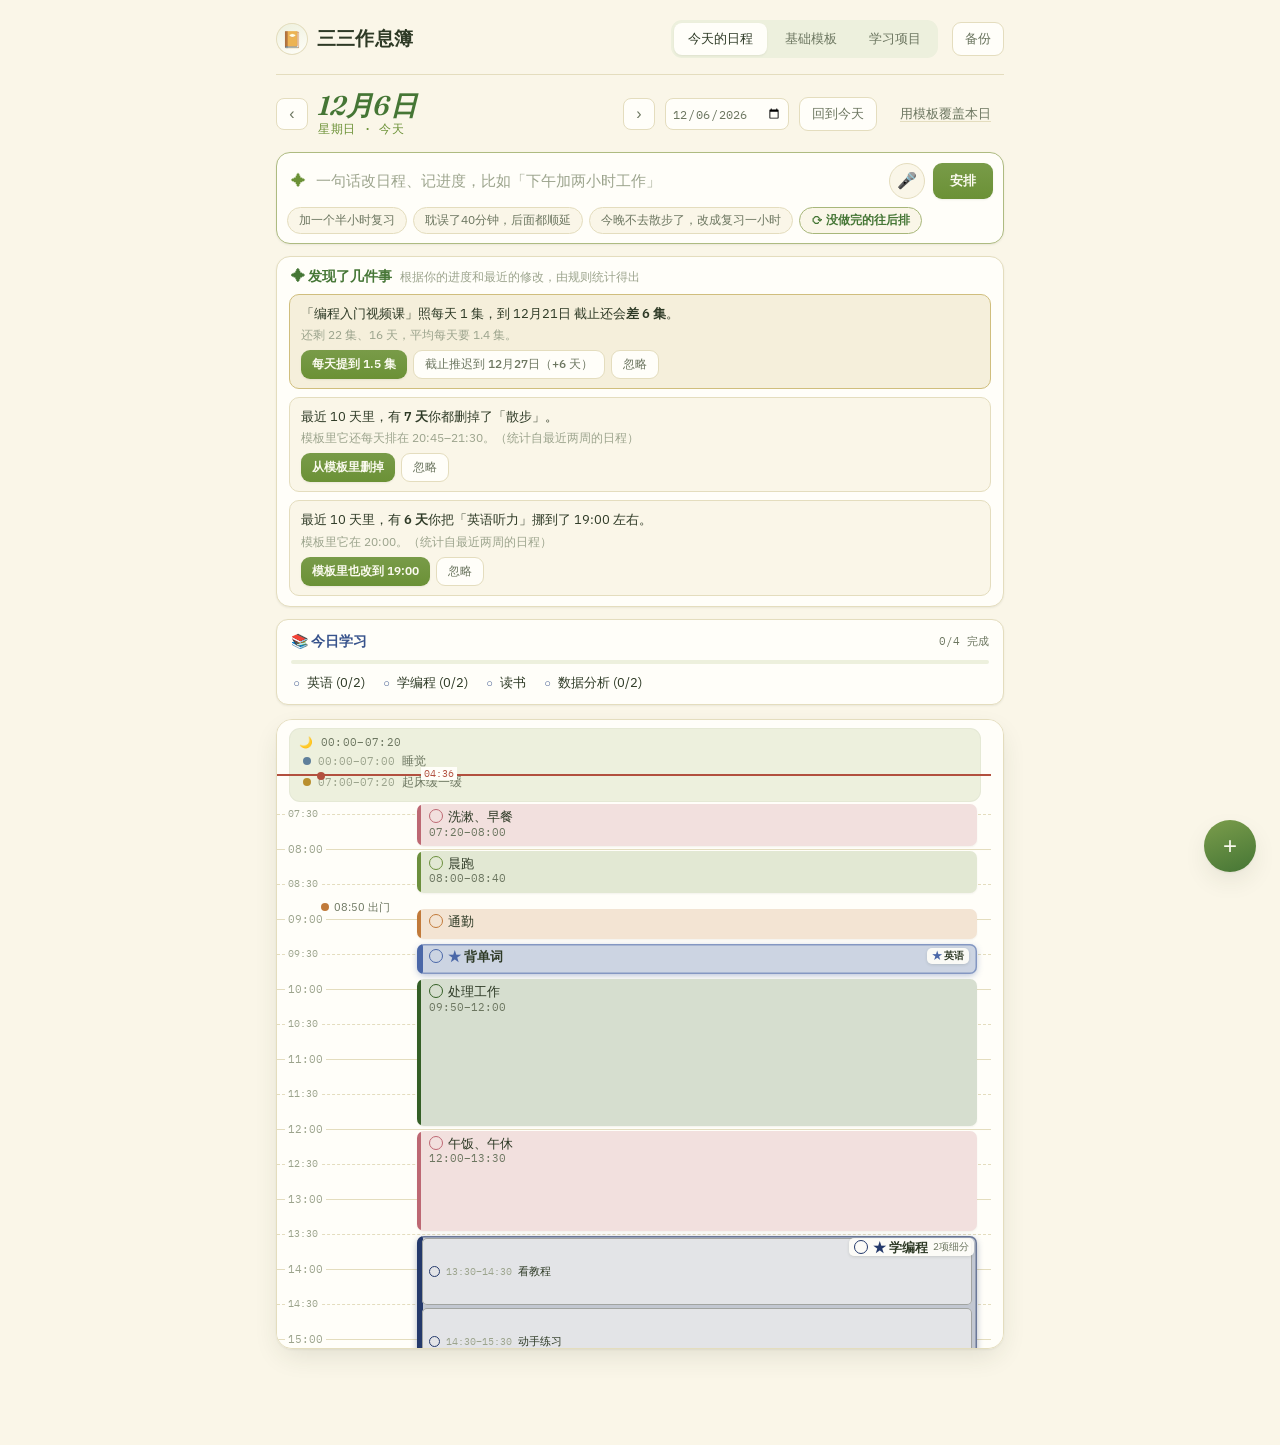
==== index.html @ f4ece1cb "新增 100 条真实用户说法评测；规则层加日期检查 评测： - eval/cases_user.json：10 位同学写的 100 条说法 + 学生场景；超出产品能力的说法，标准答案为不做任何修改 -" ====
<!doctype html>
<html lang="zh-CN">
<head>
<meta charset="utf-8">
<meta name="viewport" content="width=device-width,initial-scale=1">
<meta name="description" content="三三作息簿公开演示：时间轴日程、基础模板与学习项目进度，内置数据均为虚构示例。">
<title>三三作息簿</title>
<style>:root{color-scheme:light}body{margin:0;padding:0;font:14px -apple-system,BlinkMacSystemFont,sans-serif;background:#faf9f5;color:#141413}img{max-width:100%}[hidden]:not([hidden=until-found i]){display:none!important}</style>
<link rel="stylesheet" href="https://fonts.googleapis.com/css2?family=Fraunces:ital,wght@0,500;0,600;1,500&family=IBM+Plex+Sans:wght@400;500;600&family=IBM+Plex+Mono:wght@400;500&display=swap">
<style>
:root{
  --bg:#FAF6E8;
  --surface:#FFFEF9;
  --surface-2:#EDF0DD;
  --ink:#2E3A26;
  --ink-soft:#6C7660;
  --ink-faint:#9CA48D;
  --line:#E4DDBE;
  --accent:#6B9136;
  --accent-2:#457635;
  --accent-ink:#FBFAEF;
  --danger:#B2503F;
  --danger-soft:#F3E1DC;
  --warn:#B7972E;
  --shadow:0 1px 2px rgba(46,58,38,.06),0 10px 28px -6px rgba(46,58,38,.14);
  --shadow-sm:0 1px 2px rgba(46,58,38,.08);

  --cat-sleep:#5F7F9B;
  --cat-wake:#B98F2E;
  --cat-life:#BD6873;
  --cat-exercise:#6C8F3D;
  --cat-learn:#38538C;
  --cat-learn-1:#24396B;
  --cat-learn-2:#38538C;
  --cat-learn-3:#4A67A8;
  --cat-learn-4:#2F5C99;
  --cat-learn-5:#5470A8;
  --cat-work:#345F26;
  --cat-commute:#C17A3A;
  --cat-care:#7D5D99;

  --gutter-w:44px;
  --point-lane-w:96px;
  --font-display:'Fraunces',Georgia,'Songti SC',serif;
  --font-body:'IBM Plex Sans','PingFang SC','Microsoft YaHei',sans-serif;
  --font-mono:'IBM Plex Mono',ui-monospace,'SFMono-Regular',monospace;
}
@media (prefers-color-scheme:dark){
  :root:not([data-theme="light"]){
    --bg:#1A1F17; --surface:#22281D; --surface-2:#2A3123;
    --ink:#ECE8D6; --ink-soft:#AEB39B; --ink-faint:#747B65; --line:#3A4232;
    --accent:#9BC96B; --accent-2:#B7DE8C; --accent-ink:#152009;
    --danger:#E0968A; --danger-soft:#3A2621; --warn:#E0C169;
    --shadow:0 1px 2px rgba(0,0,0,.35),0 10px 28px -6px rgba(0,0,0,.4);
    --shadow-sm:0 1px 2px rgba(0,0,0,.3);
    --cat-sleep:#A9C0D6; --cat-wake:#E4BE72; --cat-life:#E3AEB6; --cat-exercise:#A8CE7E;
    --cat-learn:#8CA9E0; --cat-work:#6FA657; --cat-commute:#E0A868; --cat-care:#B79FD9;
    --cat-learn-1:#7A93C4; --cat-learn-2:#8CA9E0; --cat-learn-3:#9DB6E8; --cat-learn-4:#7FA8D9; --cat-learn-5:#A5B8DE;
  }
}
:root[data-theme="dark"]{
  --bg:#1A1F17; --surface:#22281D; --surface-2:#2A3123;
  --ink:#ECE8D6; --ink-soft:#AEB39B; --ink-faint:#747B65; --line:#3A4232;
  --accent:#9BC96B; --accent-2:#B7DE8C; --accent-ink:#152009;
  --danger:#E0968A; --danger-soft:#3A2621; --warn:#E0C169;
  --shadow:0 1px 2px rgba(0,0,0,.35),0 10px 28px -6px rgba(0,0,0,.4);
  --shadow-sm:0 1px 2px rgba(0,0,0,.3);
  --cat-sleep:#A9C0D6; --cat-wake:#E4BE72; --cat-life:#E3AEB6; --cat-exercise:#A8CE7E;
  --cat-learn:#8CA9E0; --cat-work:#6FA657; --cat-commute:#E0A868; --cat-care:#B79FD9;
  --cat-learn-1:#7A93C4; --cat-learn-2:#8CA9E0; --cat-learn-3:#9DB6E8; --cat-learn-4:#7FA8D9; --cat-learn-5:#A5B8DE;
}
*{box-sizing:border-box;}
body{background:var(--bg);color:var(--ink);font-family:var(--font-body);}
@media (prefers-reduced-motion:reduce){*{animation:none!important;transition:none!important;}}

.app{max-width:760px;margin:0 auto;padding:20px 16px 96px;min-height:100vh;}

.topbar{display:flex;align-items:center;gap:14px;flex-wrap:wrap;padding-bottom:16px;border-bottom:1px solid var(--line);}
.brand{display:flex;align-items:center;gap:9px;font-family:var(--font-display);font-weight:600;font-size:19px;margin-right:auto;letter-spacing:.01em;}
.brand-icon{font-size:16px;width:32px;height:32px;display:flex;align-items:center;justify-content:center;border-radius:50%;background:linear-gradient(160deg, var(--surface-2), var(--surface));box-shadow:inset 0 0 0 1px var(--line);}
.tabs{display:flex;gap:4px;background:var(--surface-2);padding:3px;border-radius:11px;}
.tab{border:none;background:transparent;color:var(--ink-soft);font-family:var(--font-body);font-weight:500;font-size:13px;padding:7px 14px;border-radius:8px;cursor:pointer;transition:color .15s ease;}
.tab.active{background:var(--surface);color:var(--ink);box-shadow:var(--shadow-sm);}
.ghost-btn{border:1px solid var(--line);background:var(--surface);color:var(--ink-soft);font-family:var(--font-body);font-size:13px;font-weight:500;padding:7px 12px;border-radius:9px;cursor:pointer;transition:color .15s ease,border-color .15s ease,transform .15s ease;}
.ghost-btn:hover{color:var(--ink);border-color:var(--ink-faint);transform:translateY(-1px);}
.ghost-btn.subtle{border-color:transparent;background:transparent;text-decoration:underline;text-decoration-color:var(--line);text-underline-offset:3px;}
.ghost-btn.subtle:hover{transform:none;}
.primary-btn{border:none;background:linear-gradient(180deg, color-mix(in srgb, var(--accent) 100%, white 10%), var(--accent));color:var(--accent-ink);font-family:var(--font-body);font-weight:600;font-size:13px;padding:9px 17px;border-radius:9px;cursor:pointer;box-shadow:var(--shadow-sm);transition:filter .15s ease,transform .15s ease;}
.primary-btn:hover{filter:brightness(1.05);transform:translateY(-1px);}
.danger-btn{border:1px solid var(--danger);background:transparent;color:var(--danger);font-family:var(--font-body);font-weight:600;font-size:13px;padding:9px 16px;border-radius:9px;cursor:pointer;transition:background .15s ease;}
.danger-btn:hover{background:var(--danger-soft);}
button:focus-visible,input:focus-visible,select:focus-visible,textarea:focus-visible{outline:2px solid var(--accent);outline-offset:2px;}

.daybar{display:flex;align-items:center;gap:10px;padding:16px 0 12px;flex-wrap:wrap;}
.daybar .navbtn{border:1px solid var(--line);background:var(--surface);width:32px;height:32px;border-radius:8px;font-size:16px;color:var(--ink-soft);cursor:pointer;}
.daybar .navbtn:hover{color:var(--ink);}
.date-jump{border:1px solid var(--line);background:var(--surface);color:var(--ink-soft);border-radius:8px;height:32px;font-size:12px;font-family:var(--font-mono);cursor:pointer;padding:0 6px;width:124px;color-scheme:light;}
.date-jump:hover{border-color:var(--ink-faint);}
@media (prefers-color-scheme:dark){:root:not([data-theme="light"]) .date-jump{color-scheme:dark;}}
:root[data-theme="dark"] .date-jump{color-scheme:dark;}
.date-display{margin-right:auto;}
.date-num{font-family:var(--font-display);font-style:italic;font-size:27px;font-weight:600;line-height:1.1;text-wrap:balance;color:var(--accent-2);}
.date-week{font-family:var(--font-mono);font-size:12px;color:var(--ink-soft);letter-spacing:.06em;}
.date-week.is-today{color:var(--accent);font-weight:500;}

.learn-summary{background:var(--surface);border:1px solid var(--line);border-radius:12px;padding:12px 14px;margin-top:2px;box-shadow:var(--shadow-sm);}
.ls-head{display:flex;align-items:center;justify-content:space-between;font-family:var(--font-display);font-weight:600;font-size:14px;color:var(--cat-learn);margin-bottom:9px;}
.ls-head #lsCount{font-family:var(--font-mono);font-size:11px;color:var(--ink-soft);font-weight:400;}
.ls-bar{height:4px;border-radius:2px;background:var(--surface-2);overflow:hidden;margin-bottom:10px;}
.ls-bar-fill{height:100%;width:0;border-radius:2px;background:var(--cat-learn);transition:width .3s ease;}
.ls-list{display:flex;flex-wrap:wrap;gap:6px 16px;}
.ls-item{display:flex;align-items:center;gap:5px;font-size:12.5px;color:var(--ink);cursor:pointer;}
.ls-item:hover{color:var(--cat-learn);}
.ls-item .ls-icon{font-size:11px;color:var(--cat-learn);width:11px;text-align:center;}
.ls-item.done{color:var(--ink-faint);text-decoration:line-through;}
.ls-item.done .ls-icon{color:var(--ink-faint);}
.ls-empty{font-size:12.5px;color:var(--ink-faint);}

.projects-view{margin-top:14px;}
.proj-list{display:flex;flex-direction:column;gap:16px;}
.proj-group{background:color-mix(in srgb, var(--cat-learn) 10%, var(--surface-2));border:1px solid color-mix(in srgb, var(--cat-learn) 30%, var(--line));border-radius:16px;padding:14px;}
.proj-group.uncategorized{background:var(--surface-2);border-color:var(--line);}
.proj-group-head{display:flex;align-items:center;justify-content:space-between;gap:8px;font-family:var(--font-display);font-weight:600;font-size:14px;color:var(--cat-learn);margin:0 4px 10px;}
.proj-group.uncategorized .proj-group-head{color:var(--ink-soft);}
.proj-group.pinned{box-shadow:0 0 0 2px var(--cat-learn),var(--shadow-sm);}
.pgh-pin{border:none;background:transparent;color:var(--ink-faint);font-family:var(--font-body);font-weight:500;font-size:11.5px;cursor:pointer;padding:3px 7px;border-radius:20px;white-space:nowrap;}
.pgh-pin:hover{background:color-mix(in srgb, var(--cat-learn) 14%, transparent);color:var(--cat-learn);}
.pgh-pin.active{color:var(--cat-learn);background:color-mix(in srgb, var(--cat-learn) 16%, transparent);}
.proj-group-cards{display:flex;flex-direction:column;gap:10px;}
.proj-card{background:var(--surface);border:1px solid var(--line);border-radius:12px;padding:14px 16px;box-shadow:var(--shadow-sm);}
.proj-head{display:flex;align-items:center;gap:10px;margin-bottom:9px;}
.proj-name{font-family:var(--font-display);font-weight:600;font-size:16px;color:var(--ink);}
.proj-head .proj-edit-btn{margin-left:auto;}
.proj-bar{height:6px;border-radius:3px;background:var(--surface-2);overflow:hidden;margin-bottom:9px;}
.proj-bar-fill{height:100%;border-radius:3px;background:var(--cat-learn);transition:width .3s ease;}
.proj-meta{display:flex;flex-wrap:wrap;gap:6px 16px;font-size:12.5px;color:var(--ink-soft);margin-bottom:10px;}
.proj-meta .proj-count{font-family:var(--font-mono);color:var(--ink);font-weight:500;}
.proj-meta .proj-countdown{color:var(--cat-learn);font-weight:600;}
.proj-meta .proj-countdown.done{color:var(--accent);}
.proj-update{display:flex;align-items:center;gap:8px;}
.proj-meta .proj-from-schedule{color:var(--ink-faint);font-size:11.5px;}
.link-row{display:flex;align-items:center;gap:8px;flex-wrap:wrap;font-size:12.5px;color:var(--ink-soft);}
.link-row select{flex:1;min-width:150px;border:1px solid var(--line);background:var(--bg);color:var(--ink);border-radius:8px;padding:8px 6px;font-family:var(--font-body);font-size:13.5px;}
.modal .link-row input[type=number]{width:72px;padding:7px 8px;font-family:var(--font-mono);font-size:13px;}
.toast{position:fixed;left:50%;bottom:96px;transform:translateX(-50%);z-index:120;background:var(--ink);color:var(--bg);font-size:13px;padding:9px 16px;border-radius:20px;box-shadow:var(--shadow);max-width:calc(100% - 32px);text-align:center;}
.proj-update input[type=number]{width:84px;border:1px solid var(--line);background:var(--bg);color:var(--ink);border-radius:8px;padding:7px 9px;font-family:var(--font-mono);font-size:13px;}
.proj-empty{text-align:center;color:var(--ink-faint);font-size:13px;padding:40px 0;}

/* a glowing candle on cobalt paper, its wick throwing a sparkler of thin light */
.celebrate-overlay{position:fixed;inset:0;z-index:200;cursor:pointer;opacity:0;transition:opacity .7s ease;
  background:radial-gradient(ellipse 80% 70% at 50% 42%, #2F74D8 0%, #1C59BE 45%, #103F93 100%);}
.celebrate-overlay.dark{opacity:1;}
#fireworksCanvas{position:absolute;inset:0;width:100%;height:100%;}
.celebrate-message{position:absolute;left:0;right:0;top:74%;z-index:2;margin:0 auto;max-width:420px;padding:0 24px;text-align:center;
  font-family:var(--font-mono);font-size:16px;line-height:1.7;letter-spacing:.06em;color:#EAF2FF;
  text-shadow:0 0 14px rgba(190,220,255,.55);opacity:0;transform:translateY(8px);transition:opacity .9s ease,transform .9s ease;}
.celebrate-message small{display:block;margin-top:6px;font-size:11.5px;letter-spacing:.12em;color:rgba(234,242,255,.62);}
.celebrate-message.show{opacity:1;transform:translateY(0);}
.proj-quick-picks{display:flex;flex-wrap:wrap;gap:6px;margin-top:7px;}
.proj-quick-picks .pqp-chip{border:1px solid var(--line);background:var(--bg);color:var(--ink-soft);border-radius:20px;padding:4px 11px;font-size:11.5px;cursor:pointer;}
.proj-quick-picks .pqp-chip:hover{border-color:var(--cat-learn);color:var(--cat-learn);}
.proj-quick-picks .pqp-hint{font-size:11px;color:var(--ink-faint);align-self:center;}
.proj-untracked{display:flex;flex-wrap:wrap;align-items:center;gap:7px;padding:12px 4px 4px;font-size:12px;color:var(--ink-faint);}

.template-banner{background:var(--surface-2);border:1px solid var(--line);border-radius:9px;padding:7px 12px;margin:14px 0 2px;font-size:12px;color:var(--ink-soft);}
.template-banner .tb-row{display:flex;align-items:center;justify-content:space-between;gap:10px;flex-wrap:wrap;}
.template-banner .tb-stats{font-family:var(--font-mono);font-size:11px;color:var(--ink-faint);white-space:nowrap;}
.template-banner .tb-topics{margin-top:5px;font-size:11.5px;color:var(--cat-learn);}
.template-banner .tb-topics b{font-weight:600;color:var(--ink-soft);}

.timeline-wrap{margin-top:14px;background:var(--surface);border:1px solid var(--line);border-radius:16px;box-shadow:var(--shadow);overflow-y:auto;max-height:70vh;position:relative;}
.timeline{position:relative;margin:8px 12px 8px 0;}
.tl-section{position:absolute;left:0;right:0;}
.sleep-bar{position:absolute;left:12px;right:10px;background:var(--surface-2);border-radius:11px;padding:7px 10px;box-sizing:border-box;box-shadow:inset 0 0 0 1px rgba(46,58,38,.04);}
.sleep-range{font-family:var(--font-mono);font-size:11px;color:var(--ink-soft);letter-spacing:.03em;margin-bottom:2px;}
.sleep-item{display:flex;gap:7px;align-items:baseline;padding:2px 4px;cursor:pointer;border-radius:6px;}
.sleep-item:hover{background:rgba(0,0,0,.05);}
.sleep-item .sleep-item-dot{width:8px;height:8px;min-width:8px;border-radius:50%;background:var(--cat-color);align-self:center;}
.sleep-item .sleep-item-time{font-family:var(--font-mono);font-size:10.5px;color:var(--ink-faint);white-space:nowrap;}
.sleep-item .sleep-item-name{font-size:12px;color:var(--ink-soft);}
.sleep-item[data-cat="learn"] .sleep-item-name{font-weight:600;color:var(--ink);}
.sleep-item[data-cat="learn"] .sleep-item-name::before{content:'★ ';color:var(--cat-color);}
.hour-row{position:absolute;left:0;right:0;border-top:1px solid var(--line);}
.hour-row.half-row{border-top:1px dashed var(--line);}
.hour-row .hour-label{position:absolute;left:8px;top:-8px;font-family:var(--font-mono);font-size:11px;color:var(--ink-faint);background:var(--surface);padding:0 3px;}
.hour-row .hour-label.half-label{font-size:9.5px;}
.point-lane{position:absolute;left:var(--gutter-w);width:var(--point-lane-w);top:0;bottom:0;z-index:3;}
.point-item{position:absolute;left:0;right:4px;display:flex;align-items:center;gap:5px;height:18px;line-height:18px;transform:translateY(-50%);cursor:pointer;}
.point-item .point-dot{width:8px;height:8px;min-width:8px;border-radius:50%;background:var(--cat-color);box-shadow:0 0 0 2px var(--surface),0 0 0 1px color-mix(in srgb, var(--cat-color) 45%, transparent);cursor:pointer;position:relative;}
.point-item .point-dot.checked::after{content:'✓';position:absolute;inset:-2px;display:flex;align-items:center;justify-content:center;font-size:6px;line-height:1;color:var(--surface);}
.point-item .point-label{font-size:10.5px;color:var(--ink-soft);white-space:nowrap;overflow:hidden;text-overflow:ellipsis;}
.point-item:hover .point-label{color:var(--ink);}
.point-item.done{opacity:.6;}
.point-item.done .point-label{text-decoration:line-through;}
.point-item[data-cat="learn"] .point-label{font-weight:600;}
.point-item[data-cat="learn"] .point-label::before{content:'★ ';color:var(--cat-color);}
.activity-col{position:absolute;left:calc(var(--gutter-w) + var(--point-lane-w));right:10px;top:0;bottom:0;}
.activity-col .free-label{position:absolute;left:0;right:0;transform:translateY(-50%);text-align:center;font-size:11px;font-style:italic;letter-spacing:.08em;color:var(--ink-faint);pointer-events:none;}
.activity{position:absolute;border-radius:7px;padding:4px 8px 4px 12px;cursor:pointer;overflow:hidden;background:color-mix(in srgb, var(--cat-color) 20%, var(--surface));box-shadow:0 1px 2px rgba(46,58,38,.06);transition:box-shadow .15s ease,transform .15s ease;}
.activity::before{content:'';position:absolute;left:0;top:0;bottom:0;width:4px;border-radius:4px;background:var(--cat-color);}
.activity:hover{box-shadow:0 3px 10px -2px rgba(46,58,38,.18);transform:translateY(-1px);z-index:2;}
.activity[data-cat="learn"]{
  background:color-mix(in srgb, var(--cat-color) 28%, var(--surface));
  box-shadow:0 2px 7px -1px color-mix(in srgb, var(--cat-color) 45%, transparent),
             inset 0 0 0 1.5px color-mix(in srgb, var(--cat-color) 55%, transparent);
}
.activity[data-cat="learn"]::before{width:6px;border-radius:6px;}
.activity[data-cat="learn"] .a-name{font-weight:600;}
.activity[data-cat="learn"] .a-name::before{content:'★ ';color:var(--cat-color);}
@media (prefers-color-scheme:dark){:root:not([data-theme="light"]) .activity[data-cat="learn"]{background:color-mix(in srgb, var(--cat-color) 36%, var(--surface));}}
:root[data-theme="dark"] .activity[data-cat="learn"]{background:color-mix(in srgb, var(--cat-color) 36%, var(--surface));}
@media (prefers-color-scheme:dark){:root:not([data-theme="light"]) .activity{background:color-mix(in srgb, var(--cat-color) 30%, var(--surface));}}
:root[data-theme="dark"] .activity{background:color-mix(in srgb, var(--cat-color) 30%, var(--surface));}
.activity .a-head{display:flex;align-items:center;gap:5px;min-width:0;}
.activity .done-toggle{width:14px;height:14px;min-width:14px;border-radius:50%;border:1.5px solid var(--cat-color);cursor:pointer;position:relative;}
.activity .done-toggle:hover{background:color-mix(in srgb, var(--cat-color) 25%, transparent);}
.activity .done-toggle.checked{background:var(--cat-color);}
.activity .done-toggle.checked::after{content:'✓';position:absolute;inset:0;display:flex;align-items:center;justify-content:center;font-size:9px;line-height:1;color:var(--surface);}
.activity.done{opacity:.5;}
.activity.done .a-name{text-decoration:line-through;font-weight:400 !important;}
.activity.done .a-name::before{opacity:.6;}
.activity .a-name{flex:1;font-size:12.5px;font-weight:500;color:var(--ink);white-space:nowrap;overflow:hidden;text-overflow:ellipsis;line-height:1.3;min-width:0;}
.activity .subs-badge{flex:none;font-size:10px;font-weight:400;color:var(--ink-soft);white-space:nowrap;}
.activity .a-head .group-tag{margin-left:auto;flex:none;font-size:9.5px;font-weight:500;color:var(--ink);background:color-mix(in srgb, var(--surface) 90%, transparent);border-radius:5px;padding:1px 5px;white-space:nowrap;box-shadow:0 1px 3px rgba(46,58,38,.15);}
.activity[data-cat="learn"] .a-head .group-tag{font-weight:600;}
.activity[data-cat="learn"] .a-head .group-tag::before{content:'★ ';color:var(--cat-color);}
.activity .subs-inline{position:absolute;top:0;left:0;right:0;bottom:0;}
.activity .subs-inline .sub-row-mini{position:absolute;left:5px;right:5px;display:flex;align-items:center;gap:6px;padding:0 7px;overflow:hidden;border-radius:5px;cursor:pointer;background:color-mix(in srgb, var(--cat-color) 13%, var(--surface));box-shadow:inset 0 0 0 1px color-mix(in srgb, var(--cat-color) 35%, var(--line));}
.activity.has-subs .a-head{position:absolute;top:2px;right:3px;left:auto;max-width:calc(100% - 10px);z-index:2;background:color-mix(in srgb, var(--surface) 90%, transparent);border-radius:5px;padding:1px 5px;box-shadow:0 1px 3px rgba(46,58,38,.15);}
.activity .subs-inline .sub-row-mini .sub-time{font-family:var(--font-mono);font-size:10px;color:var(--ink-faint);white-space:nowrap;}
.activity .subs-inline .sub-row-mini .sub-name{font-size:11px;color:var(--ink);white-space:nowrap;overflow:hidden;text-overflow:ellipsis;}
.activity .subs-inline .sub-row-mini.done{opacity:.55;}
.activity .subs-inline .sub-row-mini.done .sub-name{text-decoration:line-through;}
.activity .subs-inline .sub-mini-toggle{width:11px;height:11px;min-width:11px;border-radius:50%;border:1.5px solid var(--cat-color);position:relative;}
.activity .subs-inline .sub-mini-toggle.checked{background:var(--cat-color);}
.activity .subs-inline .sub-mini-toggle.checked::after{content:'✓';position:absolute;inset:0;display:flex;align-items:center;justify-content:center;font-size:7px;line-height:1;color:var(--surface);}
.activity .a-time{font-family:var(--font-mono);font-size:10.5px;color:var(--ink-soft);white-space:nowrap;}
.activity.short .a-time{display:none;}
.activity.tiny{padding-top:1px;padding-bottom:1px;}
.activity.tiny .done-toggle{width:10px;height:10px;min-width:10px;}
.activity.tiny .done-toggle.checked::after{font-size:7px;}
.activity.tiny .a-name{font-size:10.5px;line-height:1.1;}
.activity.tiny .a-time{display:none;}
.activity.overlap{outline:2px dashed var(--danger);outline-offset:-2px;}
.activity .a-warn{position:absolute;top:3px;right:5px;font-size:11px;}

.now-line{position:absolute;left:0;right:0;height:0;border-top:2px solid var(--danger);z-index:6;pointer-events:none;}
.now-line .now-dot{position:absolute;left:calc(var(--gutter-w) - 4px);top:-4px;width:8px;height:8px;border-radius:50%;background:var(--danger);}
.now-line .now-label{position:absolute;left:calc(var(--gutter-w) + var(--point-lane-w) + 4px);top:-9px;font-family:var(--font-mono);font-size:10px;color:var(--danger);background:var(--surface);padding:0 3px;}

.fab{position:fixed;right:24px;bottom:28px;width:52px;height:52px;border-radius:50%;border:none;background:linear-gradient(160deg, color-mix(in srgb, var(--accent) 100%, white 12%), var(--accent-2));color:var(--accent-ink);font-size:24px;line-height:1;box-shadow:var(--shadow);cursor:pointer;transition:transform .15s ease,filter .15s ease;}
.fab:hover{filter:brightness(1.05);transform:translateY(-1px) scale(1.03);}

.ai-bar{background:var(--surface);border:1px solid color-mix(in srgb, var(--accent) 45%, var(--line));border-radius:14px;padding:10px 10px 9px;margin:2px 0 12px;box-shadow:var(--shadow-sm);}
.ai-row{display:flex;align-items:center;gap:8px;}
.ai-spark{font-size:15px;color:var(--accent);flex:none;padding-left:4px;}
#aiInput{flex:1;min-width:0;border:none;background:transparent;color:var(--ink);font-family:var(--font-body);font-size:14.5px;padding:8px 2px;}
#aiInput:focus{outline:none;}
#aiInput::placeholder{color:var(--ink-faint);}
.ai-mic{flex:none;width:36px;height:36px;border-radius:50%;border:1px solid var(--line);background:var(--bg);color:var(--accent-2);font-size:16px;cursor:pointer;transition:background .15s ease,color .15s ease;}
.ai-mic.recording{background:var(--danger);border-color:var(--danger);color:#fff;animation:aiPulse 1.2s ease-in-out infinite;}
@keyframes aiPulse{0%,100%{box-shadow:0 0 0 0 color-mix(in srgb, var(--danger) 45%, transparent);}50%{box-shadow:0 0 0 7px transparent;}}
#aiSend{flex:none;}
#aiSend:disabled{opacity:.6;cursor:default;transform:none;}
.ai-chips{display:flex;flex-wrap:wrap;gap:6px;margin-top:8px;}
.ai-chip{border:1px solid var(--line);background:var(--bg);color:var(--ink-soft);border-radius:20px;padding:4px 11px;font-family:var(--font-body);font-size:12px;cursor:pointer;}
.ai-chip:hover{border-color:var(--accent);color:var(--accent-2);}
.ai-chip.strong{border-color:color-mix(in srgb, var(--accent) 50%, var(--line));color:var(--accent-2);font-weight:600;}
.ai-status{margin-top:7px;font-size:12.5px;color:var(--ink-soft);line-height:1.5;}
.ai-status.error{color:var(--danger);}

.suggest-box{background:var(--surface);border:1px solid var(--line);border-radius:14px;padding:10px 12px;margin:0 0 12px;box-shadow:var(--shadow-sm);}
.sg-head{display:flex;align-items:baseline;gap:8px;flex-wrap:wrap;margin:0 2px 8px;}
.sg-title{font-family:var(--font-display);font-weight:600;font-size:14px;color:var(--accent-2);}
.sg-sub{font-size:11.5px;color:var(--ink-faint);}
.sg-list{display:flex;flex-direction:column;gap:8px;}
.sg-item{border:1px solid var(--line);background:var(--bg);border-radius:10px;padding:9px 11px;}
.sg-item.warn{border-color:color-mix(in srgb, var(--warn) 45%, var(--line));background:color-mix(in srgb, var(--warn) 7%, var(--bg));}
.sg-text{font-size:13px;line-height:1.55;color:var(--ink);}
.sg-text b{font-weight:600;}
.sg-why{font-size:11.5px;color:var(--ink-faint);margin-top:2px;line-height:1.5;}
.sg-actions{display:flex;flex-wrap:wrap;gap:6px;margin-top:7px;}
.sg-actions .primary-btn,.sg-actions .ghost-btn{padding:5px 11px;font-size:12px;}
.proj-behind{flex-basis:100%;font-size:12px;color:var(--warn);font-weight:500;}
.proj-meta .proj-deadline{color:var(--ink-soft);}
.modal input.pj-deadline{width:100%;border:1px solid var(--line);background:var(--bg);color:var(--ink);border-radius:8px;padding:8px 10px;font-family:var(--font-mono);font-size:13px;}
.plan-scope{display:inline-block;font-size:10.5px;color:var(--ink-soft);background:var(--surface-2);border-radius:4px;padding:0 5px;margin-left:6px;vertical-align:1px;font-weight:500;}

.plan-modal{max-width:440px;}
.plan-said{font-size:13px;color:var(--ink-soft);background:var(--surface-2);border-radius:9px;padding:8px 11px;line-height:1.5;}
.plan-reply{margin-top:10px;font-size:13.5px;color:var(--ink);line-height:1.55;}
.plan-list{margin-top:12px;display:flex;flex-direction:column;gap:6px;}
.plan-row{display:flex;align-items:flex-start;gap:9px;border:1px solid var(--line);background:var(--bg);border-radius:9px;padding:7px 10px;}
.plan-tag{flex:none;font-size:11px;font-weight:600;border-radius:5px;padding:2px 6px;margin-top:1px;white-space:nowrap;}
.plan-tag.add{background:color-mix(in srgb, var(--accent) 18%, transparent);color:var(--accent-2);}
.plan-tag.move{background:color-mix(in srgb, var(--cat-learn) 15%, transparent);color:var(--cat-learn);}
.plan-tag.shrink{background:color-mix(in srgb, var(--warn) 20%, transparent);color:var(--warn);}
.plan-tag.remove,.plan-tag.drop{background:var(--danger-soft);color:var(--danger);}
.plan-body{flex:1;min-width:0;}
.plan-name{font-size:13.5px;font-weight:500;color:var(--ink);}
.plan-time{font-family:var(--font-mono);font-size:11.5px;color:var(--ink-soft);margin-top:1px;}
.plan-time s{color:var(--ink-faint);}
.plan-note{font-size:11.5px;color:var(--ink-faint);margin-top:2px;}
.plan-warn{margin-top:10px;background:var(--danger-soft);color:var(--danger);font-size:12.5px;border-radius:8px;padding:8px 10px;line-height:1.5;}
.plan-source{margin-top:12px;font-size:11.5px;color:var(--ink-faint);line-height:1.6;}
.activity.ai-changed{animation:aiFlash 2.4s ease-out 1;}
@keyframes aiFlash{0%,30%{box-shadow:0 0 0 3px var(--accent),0 4px 14px -2px color-mix(in srgb, var(--accent) 60%, transparent);}100%{}}
.toast .toast-action{margin-left:10px;border:none;background:transparent;color:var(--accent);font-family:var(--font-body);font-weight:600;font-size:13px;cursor:pointer;padding:0;text-decoration:underline;text-underline-offset:3px;}
@media (prefers-color-scheme:dark){:root:not([data-theme="light"]) .toast .toast-action{color:var(--accent-ink);}}
:root[data-theme="dark"] .toast .toast-action{color:var(--accent-ink);}


.modal-overlay{position:fixed;inset:0;background:rgba(20,18,14,.4);display:flex;align-items:center;justify-content:center;padding:16px;z-index:50;}
.modal{background:var(--surface);border-radius:16px;padding:22px;width:100%;max-width:380px;box-shadow:var(--shadow);max-height:86vh;overflow-y:auto;}
.modal.small{max-width:320px;}
.modal h3{font-family:var(--font-display);font-weight:600;font-size:19px;margin:0 0 14px;}
.modal label{display:block;font-size:12px;color:var(--ink-soft);margin:14px 0 5px;font-weight:500;}
.modal input[type=text],.modal input[type=number]{width:100%;border:1px solid var(--line);background:var(--bg);color:var(--ink);border-radius:8px;padding:9px 10px;font-family:var(--font-body);font-size:14px;}
.time-row{display:flex;gap:16px;}
.time-row > div{flex:1;}
.time-select{display:flex;align-items:center;gap:4px;}
.time-select select{border:1px solid var(--line);background:var(--bg);color:var(--ink);border-radius:8px;padding:8px 4px;font-family:var(--font-mono);font-size:14px;flex:1;min-width:0;}
.kind-picker{display:flex;gap:4px;background:var(--surface-2);padding:3px;border-radius:9px;width:max-content;}
.kind-opt{border:none;background:transparent;color:var(--ink-soft);font-family:var(--font-body);font-weight:500;font-size:12.5px;padding:6px 13px;border-radius:7px;cursor:pointer;}
.kind-opt.selected{background:var(--surface);color:var(--ink);box-shadow:var(--shadow-sm);}
.cat-picker{display:flex;flex-wrap:wrap;gap:8px;}
.cat-opt{display:flex;align-items:center;gap:6px;border:1px solid var(--line);border-radius:20px;padding:5px 11px 5px 7px;background:var(--bg);cursor:pointer;font-size:12.5px;color:var(--ink-soft);}
.cat-opt .dot{width:11px;height:11px;border-radius:50%;background:var(--dot-color);}
.cat-opt.selected{border-color:var(--ink);color:var(--ink);font-weight:600;}
.modal-warning{margin-top:12px;background:var(--danger-soft);color:var(--danger);font-size:12.5px;border-radius:8px;padding:8px 10px;line-height:1.5;}
.subs-section{margin-top:16px;padding-top:14px;border-top:1px dashed var(--line);}
.subs-hint{font-size:11.5px;color:var(--ink-faint);margin:-2px 0 8px;line-height:1.5;}
.subs-list{display:flex;flex-direction:column;gap:6px;margin-bottom:8px;}
.sub-row{display:flex;align-items:center;gap:8px;background:var(--bg);border:1px solid var(--line);border-radius:8px;padding:6px 8px;cursor:pointer;}
.sub-row:hover{border-color:var(--ink-faint);}
.sub-row .sub-time{font-family:var(--font-mono);font-size:11px;color:var(--ink-soft);white-space:nowrap;}
.sub-row .sub-name{font-size:12.5px;flex:1;overflow:hidden;text-overflow:ellipsis;white-space:nowrap;}
.sub-row .sub-del{border:none;background:transparent;color:var(--ink-faint);font-size:15px;cursor:pointer;padding:0 2px;line-height:1;}
.sub-row .sub-del:hover{color:var(--danger);}
.sub-done-toggle{width:13px;height:13px;min-width:13px;border-radius:50%;border:1.5px solid var(--ink-faint);cursor:pointer;position:relative;}
.sub-done-toggle.checked{background:var(--accent);border-color:var(--accent);}
.sub-done-toggle.checked::after{content:'✓';position:absolute;inset:0;display:flex;align-items:center;justify-content:center;font-size:8px;line-height:1;color:var(--accent-ink);}
.sub-row.done{opacity:.6;}
.sub-row.done .sub-name{text-decoration:line-through;}
.sub-form{background:var(--surface-2);border-radius:10px;padding:12px;margin-top:8px;}
.sub-form input[type=text]{width:100%;border:1px solid var(--line);background:var(--surface);color:var(--ink);border-radius:8px;padding:8px 10px;font-family:var(--font-body);font-size:13.5px;margin-bottom:10px;}
.modal-actions{display:flex;align-items:center;gap:10px;margin-top:20px;}
.modal-actions .spacer{flex:1;}
.modal p{font-size:13.5px;color:var(--ink-soft);line-height:1.6;margin:0;}
.modal p.hint{margin-bottom:4px;}
#fallbackText{width:100%;height:120px;margin-top:12px;font-family:var(--font-mono);font-size:11px;border:1px solid var(--line);border-radius:8px;padding:8px;background:var(--bg);color:var(--ink);}

@media (max-width:480px){
  .app{padding:14px 10px 88px;}
  .date-num{font-size:21px;}
  .tab{padding:7px 9px;font-size:12px;}
  .brand-name{display:none;}
  :root{ --gutter-w:32px; --point-lane-w:68px; }
  .point-item .point-label{font-size:9.5px;}
  .hour-row .hour-label{font-size:9.5px;left:3px;}
  .activity{padding-left:9px;}
  .activity .a-name{font-size:12px;}
  .daybar{gap:7px;}
  .daybar .ghost-btn{padding:6px 9px;font-size:12px;}
  .date-jump{width:104px;font-size:11px;}
  .daybar .ghost-btn.subtle{flex-basis:100%;order:3;}
  .kind-picker,.cat-picker{gap:6px;}
  .cat-opt{padding:4px 9px 4px 6px;font-size:11.5px;}
  .time-row{gap:10px;}
  .modal{padding:16px;max-width:none;}
  .sleep-bar{left:8px;right:8px;}
}
@media (max-width:360px){
  :root{ --gutter-w:28px; --point-lane-w:54px; }
}
</style>

<div class="app">
  <header class="topbar">
    <div class="brand"><span class="brand-icon">📔</span><span class="brand-name">三三作息簿</span></div>
    <nav class="tabs">
      <button class="tab active" data-view="day">今天的日程</button>
      <button class="tab" data-view="template">基础模板</button>
      <button class="tab" data-view="projects">学习项目</button>
    </nav>
    <button id="btnBackup" class="ghost-btn">备份</button>
  </header>

  <section id="dayBar" class="daybar">
    <button class="navbtn" id="prevDay">‹</button>
    <div class="date-display">
      <div class="date-num" id="dateNum"></div>
      <div class="date-week" id="dateWeek"></div>
    </div>
    <button class="navbtn" id="nextDay">›</button>
    <input type="date" class="date-jump" id="dateJump" title="跳转到某一天">
    <button class="ghost-btn" id="gotoToday">回到今天</button>
    <button class="ghost-btn subtle" id="applyTemplateBtn">用模板覆盖本日</button>
  </section>

  <section id="aiBar" class="ai-bar">
    <div class="ai-row">
      <span class="ai-spark">✦</span>
      <input type="text" id="aiInput" maxlength="120" autocomplete="off" placeholder="一句话改日程，比如「下午加两小时工作」">
      <button type="button" class="ai-mic" id="aiMic" title="说一句话">🎤</button>
      <button type="button" class="primary-btn" id="aiSend">安排</button>
    </div>
    <div class="ai-chips" id="aiChips"></div>
    <div class="ai-status" id="aiStatus" hidden></div>
  </section>

  <section id="suggestBox" class="suggest-box" hidden>
    <div class="sg-head"><span class="sg-title">✦ 发现了几件事</span><span class="sg-sub">根据你的进度和最近的修改，由规则统计得出</span></div>
    <div class="sg-list" id="suggestList"></div>
  </section>

  <section id="learnSummary" class="learn-summary" hidden>
    <div class="ls-head"><span>📚 今日学习</span><span id="lsCount"></span></div>
    <div class="ls-bar"><div class="ls-bar-fill" id="lsBarFill"></div></div>
    <div class="ls-list" id="lsList"></div>
  </section>

  <section id="templateBanner" class="template-banner" hidden>
    <div class="tb-row">
      <span class="tb-text">⚠️ 编辑基础模板 · 只影响以后新生成的日期</span>
      <span class="tb-stats" id="tbStats"></span>
    </div>
    <div class="tb-topics" id="tbTopics"></div>
  </section>

  <main class="timeline-wrap">
    <div class="timeline" id="timeline"></div>
  </main>

  <section id="projectsView" class="projects-view" hidden>
    <div class="proj-list" id="projList"></div>
  </section>

  <button class="fab" id="addBtn" title="添加活动">+</button>
</div>

<div class="toast" id="toast" role="status" hidden></div>

<div class="celebrate-overlay" id="celebrateOverlay" hidden>
  <canvas id="fireworksCanvas"></canvas>
  <div class="celebrate-message" id="celebrateMessage"></div>
</div>

<div class="modal-overlay" id="planOverlay" hidden>
  <div class="modal plan-modal">
    <h3>调整方案</h3>
    <div class="plan-said" id="planSaid"></div>
    <div class="plan-reply" id="planReply"></div>
    <div class="plan-list" id="planList"></div>
    <div class="plan-warn" id="planWarn" hidden></div>
    <div class="plan-source" id="planSource"></div>
    <div class="modal-actions">
      <div class="spacer"></div>
      <button class="ghost-btn" id="planCancel">取消</button>
      <button class="primary-btn" id="planApply">按这个方案调整</button>
    </div>
  </div>
</div>

<div class="modal-overlay" id="modalOverlay" hidden>
  <div class="modal">
    <h3 id="modalTitle">添加活动</h3>
    <label>类型</label>
    <div class="kind-picker" id="kindPicker">
      <button type="button" class="kind-opt selected" data-kind="range">时间段</button>
      <button type="button" class="kind-opt" data-kind="point">时间点</button>
    </div>
    <label>名称</label>
    <input type="text" id="fName" maxlength="40" placeholder="例如：学习、吃饭、出门…">
    <div class="time-row">
      <div>
        <label id="startLabel">开始</label>
        <div class="time-select"><select id="fStartH"></select><span>:</span><select id="fStartM"></select></div>
      </div>
      <div id="endTimeGroup">
        <label>结束</label>
        <div class="time-select"><select id="fEndH"></select><span>:</span><select id="fEndM"></select></div>
      </div>
    </div>
    <label>分类</label>
    <div class="cat-picker" id="catPicker"></div>

    <label>所属大类（可选）</label>
    <input type="text" id="fGroup" maxlength="20" placeholder="比如把「背单词」和「英语听力」都填成「英语」，就会合并统计、颜色也会一致">

    <label>关联学习项目（可选）</label>
    <div class="link-row">
      <select id="fProject"></select>
      <span id="fAmountWrap" hidden>完成一次推进 <input type="number" id="fAmount" min="0" step="0.5"> <span id="fAmountUnit"></span></span>
    </div>
    <div class="subs-hint" id="fProjectHint">打勾完成后，进度会自动记到这个项目上；取消打勾会自动扣回。</div>

    <div class="subs-section" id="subsSection">
      <label>细分安排（可选）</label>
      <div class="subs-hint">大块内部想再拆时间的话，加在这里；不加也没关系。这里的内容只属于当前这一份日程，改了不会影响别的。</div>
      <div class="subs-list" id="subsList"></div>
      <button type="button" class="ghost-btn subtle" id="addSubBtn">+ 添加细分</button>
      <div class="sub-form" id="subForm" hidden>
        <input type="text" id="subName" placeholder="细分名称，例如：看视频">
        <div class="time-row">
          <div><label>开始</label><div class="time-select"><select id="subStartH"></select><span>:</span><select id="subStartM"></select></div></div>
          <div><label>结束</label><div class="time-select"><select id="subEndH"></select><span>:</span><select id="subEndM"></select></div></div>
        </div>
        <div class="modal-actions">
          <button class="danger-btn" id="subDeleteBtn" hidden>删除</button>
          <div class="spacer"></div>
          <button class="ghost-btn" id="subCancelBtn">取消</button>
          <button class="primary-btn" id="subSaveBtn">保存细分</button>
        </div>
      </div>
    </div>

    <div class="modal-warning" id="modalWarning" hidden></div>
    <div class="modal-actions">
      <button class="danger-btn" id="deleteBtn" hidden>删除</button>
      <div class="spacer"></div>
      <button class="ghost-btn" id="cancelBtn">取消</button>
      <button class="primary-btn" id="saveBtn">保存</button>
    </div>
  </div>
</div>

<div class="modal-overlay" id="projModalOverlay" hidden>
  <div class="modal">
    <h3 id="projModalTitle">添加学习项目</h3>
    <label>名称</label>
    <input type="text" id="pjName" maxlength="40" placeholder="例如：Github快速入门">
    <label>所属大类（可选）</label>
    <input type="text" id="pjCategory" maxlength="20" placeholder="比如 Python，方便和日程里的学习大类对应">
    <div class="proj-quick-picks" id="pjQuickPicks"></div>
    <div class="time-row">
      <div>
        <label>总量</label>
        <input type="number" id="pjTotal" min="1">
      </div>
      <div>
        <label>单位</label>
        <input type="text" id="pjUnit" maxlength="6" placeholder="集/章/个">
      </div>
    </div>
    <div class="time-row">
      <div>
        <label>当前进度</label>
        <input type="number" id="pjCurrent" min="0">
      </div>
      <div>
        <label>每天目标</label>
        <input type="number" id="pjDaily" min="0" step="0.5">
      </div>
    </div>
    <label>截止日期（可选）</label>
    <input type="date" id="pjDeadline" class="pj-deadline">
    <div class="subs-hint">填了截止日期、每天目标留空的话，会按「剩余量 ÷ 剩余天数」自动算；进度落后时会提醒你。</div>
    <div class="modal-warning" id="projModalWarning" hidden></div>
    <div class="modal-actions">
      <button class="danger-btn" id="pjDeleteBtn" hidden>删除</button>
      <div class="spacer"></div>
      <button class="ghost-btn" id="pjCancelBtn">取消</button>
      <button class="primary-btn" id="pjSaveBtn">保存</button>
    </div>
  </div>
</div>

<div class="modal-overlay" id="confirmOverlay" hidden>
  <div class="modal small">
    <p id="confirmText"></p>
    <div class="modal-actions">
      <div class="spacer"></div>
      <button class="ghost-btn" id="confirmCancel">取消</button>
      <button class="danger-btn" id="confirmOk">确定覆盖</button>
    </div>
  </div>
</div>

<div class="modal-overlay" id="backupOverlay" hidden>
  <div class="modal">
    <h3>备份数据</h3>
    <p class="hint">导出：把「基础模板」和你保存过的每一天，打包成一个备份文件。导入：用之前导出的文件恢复数据（会整体覆盖当前数据，请谨慎操作）。</p>
    <div class="modal-actions" style="justify-content:flex-start;">
      <button class="primary-btn" id="exportBtn">导出备份文件</button>
      <button class="ghost-btn" id="importBtn">导入备份文件</button>
    </div>
    <input type="file" id="importFile" accept="application/json" hidden>
    <textarea id="fallbackText" hidden readonly></textarea>
    <div class="modal-actions">
      <button class="ghost-btn subtle" id="resetSampleBtn">恢复示例数据</button>
      <div class="spacer"></div>
      <button class="ghost-btn" id="backupClose">关闭</button>
    </div>
  </div>
</div>

<script>
(function(){
  "use strict";
  var KEY_TPL = 'zuoxibu_template_v1';
  var KEY_DAYS = 'zuoxibu_days_v1';
  var HOUR_PX = 70;
  var WEEKDAYS = ['星期日','星期一','星期二','星期三','星期四','星期五','星期六'];

  var CATS = [
    {key:'sleep',   label:'睡眠', varName:'--cat-sleep'},
    {key:'wake',    label:'苏醒', varName:'--cat-wake'},
    {key:'life',    label:'生活', varName:'--cat-life'},
    {key:'exercise',label:'运动', varName:'--cat-exercise'},
    {key:'learn',   label:'学习', varName:'--cat-learn'},
    {key:'work',    label:'工作', varName:'--cat-work'},
    {key:'commute', label:'通勤', varName:'--cat-commute'},
    {key:'care',    label:'护理', varName:'--cat-care'}
  ];

  var DEFAULT_TEMPLATE = [
    // fictional sample day for the public demo — not anyone's real routine
    ['睡觉','00:00','07:00','sleep'],
    ['起床缓一缓','07:00','07:20','wake'],
    ['洗漱、早餐','07:20','08:00','life'],
    ['晨跑','08:00','08:40','exercise'],
    ['出门','08:50','08:50','commute'],
    ['通勤','08:50','09:20','commute'],
    ['背单词','09:20','09:50','learn'],
    ['处理工作','09:50','12:00','work'],
    ['午饭、午休','12:00','13:30','life'],
    ['学编程','13:30','15:30','learn', [['看教程','13:30','14:30'],['动手练习','14:30','15:30']]],
    ['读书','15:30','16:30','learn'],
    ['数据分析','16:30','18:00','learn', [['跟课学习','16:30','17:15'],['做练习','17:15','18:00']]],
    ['晚饭','18:00','19:00','life'],
    ['英语听力','20:00','20:45','learn'],
    ['散步','20:45','21:30','exercise'],
    ['洗漱、护肤','22:00','22:45','care'],
    ['睡前放松','22:45','23:30','care'],
    ['睡觉','23:30','24:00','sleep']
  ].map(function(r){
    return {
      id:uid(), name:r[0], start:r[1], end:r[2], cat:r[3], kind:'range', done:false, group:'',
      subs:(r[4]||[]).map(function(s){ return {id:uid(), name:s[0], start:s[1], end:s[2], done:false}; })
    };
  });
  // "出门" is an instant action, not a 15-min block — show it as a time point (bubble),
  // so it doesn't compete for card space with "通勤" right after it.
  DEFAULT_TEMPLATE.forEach(function(a){
    if(a.name==='出门'){ a.kind='point'; a.end=a.start; }
    // 背单词 and 英语听力 are both really "learning English" — group them so
    // the daily summary counts them as one item and they share a color
    if(a.name==='背单词' || a.name==='英语听力'){ a.group='英语'; }
    // link a few blocks to the sample learning projects, so ticking them moves progress
    if(a.name==='背单词'){ a.projectId='demo-words'; a.amount=50; }
    if(a.name==='学编程'){ a.projectId='demo-coding'; a.amount=1; }
    if(a.name==='读书'){ a.projectId='demo-book'; a.amount=20; }
  });

  function uid(){ return 'a'+Date.now().toString(36)+Math.random().toString(36).slice(2,7); }
  function normalizeActivity(a){
    var kind = a.kind==='point' ? 'point' : 'range';
    return {
      id:a.id||uid(), name:a.name, cat:a.cat, kind:kind, group:a.group||'',
      projectId:a.projectId||'', amount:(+a.amount>0 ? +a.amount : 0),
      start:a.start, end: kind==='point' ? a.start : a.end,
      done: !!a.done,
      subs: kind==='point' ? [] : (a.subs||[]).map(function(s){ return {id:s.id||uid(), name:s.name, start:s.start, end:s.end, done:!!s.done}; })
    };
  }
  function pad2(n){ return (n<10?'0':'')+n; }
  function toMin(hhmm){ var p=hhmm.split(':'); return (+p[0])*60 + (+p[1]); }
  function toHHMM(min){ var h=Math.floor(min/60), m=min%60; return pad2(h)+':'+pad2(m); }
  function dateKey(d){ return d.getFullYear()+'-'+pad2(d.getMonth()+1)+'-'+pad2(d.getDate()); }
  function todayKey(){ return dateKey(new Date()); }
  function catInfo(key){
    for(var i=0;i<CATS.length;i++) if(CATS[i].key===key) return CATS[i];
    for(var j=0;j<CATS.length;j++) if(CATS[j].key==='learn') return CATS[j];
    return CATS[0];
  }
  var LEARN_SHADES = 5;
  // "学习" is the biggest slice of the day, so give it a few related shades
  // instead of one flat block — same activity name always gets the same
  // shade, different learning activities land on different ones.
  function catColorVar(a){
    if(a.cat!=='learn') return catInfo(a.cat).varName;
    var h=0, key=a.group||a.name||'';
    for(var i=0;i<key.length;i++){ h=(h*31+key.charCodeAt(i))|0; }
    var idx = (Math.abs(h)%LEARN_SHADES)+1;
    return '--cat-learn-'+idx;
  }

  // ---------- storage ----------
  function loadTemplate(){
    try{
      var raw = localStorage.getItem(KEY_TPL);
      if(raw) return JSON.parse(raw).map(normalizeActivity);
    }catch(e){}
    saveTemplate(DEFAULT_TEMPLATE);
    return DEFAULT_TEMPLATE;
  }
  function saveTemplate(list){ localStorage.setItem(KEY_TPL, JSON.stringify(list)); }
  function loadDays(){
    try{
      var raw = localStorage.getItem(KEY_DAYS);
      if(raw){
        var data = JSON.parse(raw);
        Object.keys(data).forEach(function(k){ data[k] = data[k].map(normalizeActivity); });
        return data;
      }
    }catch(e){}
    freshVisitor = true;
    return {};
  }
  var freshVisitor = false;
  function saveDays(obj){ localStorage.setItem(KEY_DAYS, JSON.stringify(obj)); scheduleSnapshot(); }

  // ---------- 使用数据：发给自己的后端（backend/），用来算方案采纳率、完成率 ----------
  // 只记录日程和操作本身，不记录任何个人身份信息；用户用一个随机的匿名 ID 区分。
  // 后端只在本地运行时启用；部署到线上后把地址填在这里。发送失败不影响使用。
  var EVENTS_ENDPOINT = /^(localhost|127\.0\.0\.1)$/.test(location.hostname) ? 'http://localhost:8001/api/events' : '';
  var ANON_ID = (function(){
    try{
      var v = localStorage.getItem('zuoxibu_anon_id');
      if(!v){ v = 'u-'+Math.random().toString(36).slice(2,10); localStorage.setItem('zuoxibu_anon_id', v); }
      return v;
    }catch(e){ return 'u-anon'; }
  })();
  var eventQueue = [], eventTimer = null, snapTimer = null;
  function track(type, data){
    if(!EVENTS_ENDPOINT) return;
    eventQueue.push({type:type, ts:new Date().toISOString(), data:data||{}});
    clearTimeout(eventTimer);
    eventTimer = setTimeout(flushEvents, 800);
  }
  function flushEvents(){
    if(!EVENTS_ENDPOINT || !eventQueue.length) return;
    var batch = eventQueue.splice(0, 50);
    // text/plain keeps this a "simple" request: no CORS preflight, and keepalive lets it finish while the page closes
    try{
      fetch(EVENTS_ENDPOINT, {method:'POST', headers:{'Content-Type':'text/plain'},
        body: JSON.stringify({anon_id:ANON_ID, events:batch}), keepalive:true}).catch(function(){});
    }catch(e){}
  }
  window.addEventListener('pagehide', flushEvents);
  // the latest state of the day being looked at, so the backend can work out completion rates;
  // future days are skipped, and today's not-yet-due items are marked so they don't count as missed
  function scheduleSnapshot(){
    if(!EVENTS_ENDPOINT) return;
    clearTimeout(snapTimer);
    snapTimer = setTimeout(function(){
      var key = dateKey(state.selectedDate), list = state.days[key];
      if(!list || key > todayKey()) return;
      var nowM = key===todayKey() ? new Date().getHours()*60+new Date().getMinutes() : 1440;
      track('day_snapshot', {date:key, items:list.map(function(a){
        return {name:a.name, cat:a.cat, start:a.start, end:a.end, done:isComplete(a), due: toMin(a.end) <= nowM};
      })});
    }, 1500);
  }

  var KEY_PROJECTS = 'zuoxibu_projects_v1';
  function loadProjects(){
    try{
      var raw = localStorage.getItem(KEY_PROJECTS);
      if(raw) return JSON.parse(raw);
    }catch(e){}
    // fictional sample projects so a first-time visitor sees the progress view filled in;
    // the coding course is deliberately a little behind so the "落后提醒" has something to show
    return [
      {id:'demo-coding', name:'编程入门视频课', category:'学编程', total:30, unit:'集', current:8, dailyTarget:1, deadline:dateKeyIn(15)},
      {id:'demo-book', name:'一本小说', category:'读书', total:320, unit:'页', current:96, dailyTarget:20, deadline:dateKeyIn(12)},
      {id:'demo-words', name:'核心词汇', category:'英语', total:1500, unit:'个', current:420, dailyTarget:50, deadline:dateKeyIn(30)}
    ];
  }
  function dateKeyIn(n){ return dateKey(new Date(Date.now() + n*86400000)); }
  function withProject(p, patch){
    var o = {};
    Object.keys(p).forEach(function(k){ o[k] = p[k]; });
    Object.keys(patch).forEach(function(k){ o[k] = patch[k]; });
    return o;
  }

  // a fictional 10-day history for first-time visitors, so "根据修改历史建议更新模板" has habits to find:
  // 散步 mostly skipped, 英语听力 usually done right after dinner, and 复习 often added in its place
  function sampleHistory(template){
    var days = {};
    for(var i=10;i>=1;i--){
      var list = cloneList(template).map(function(a){ a.projectId=''; a.amount=0; return a; });
      if([1,2,3,5,6,8,9].indexOf(i)>=0) list = list.filter(function(a){ return a.name!=='散步'; });
      if([1,2,4,6,7,9].indexOf(i)>=0) list.forEach(function(a){ if(a.name==='英语听力'){ a.start='19:00'; a.end='19:45'; } });
      if([1,3,5,8,9].indexOf(i)>=0) list.push({id:uid(), name:'复习', start:'20:45', end:'21:45', cat:'learn', kind:'range', group:'', projectId:'', amount:0, subs:[]});
      list.forEach(function(a, idx){
        if(a.cat==='sleep') return;
        a.done = a.cat==='learn' ? (i+idx)%3!==0 : (i+idx)%5!==0;
      });
      days[dateKeyIn(-i)] = list.sort(function(p,q){ return toMin(p.start)-toMin(q.start); });
    }
    return days;
  }
  function saveProjects(list){ localStorage.setItem(KEY_PROJECTS, JSON.stringify(list)); }

  var KEY_PINNED_CATS = 'zuoxibu_pinned_cats_v1';
  function loadPinnedCats(){
    try{ var raw = JSON.parse(localStorage.getItem(KEY_PINNED_CATS)); if(Array.isArray(raw)) return raw; }catch(e){}
    return [];
  }
  function savePinnedCats(list){ localStorage.setItem(KEY_PINNED_CATS, JSON.stringify(list)); }

  var state = {
    template: loadTemplate(),
    days: loadDays(),
    projects: loadProjects(),
    pinnedCats: loadPinnedCats(),
    view: 'day',
    selectedDate: new Date(),
    editing: null, // {mode:'add'|'edit', scope:'day'|'template', id}
    editingProjectId: null
  };
  if(freshVisitor){ state.days = sampleHistory(state.template); saveDays(state.days); }

  function cloneList(list){
    return list.map(function(a){
      return {
        id:uid(), name:a.name, start:a.start, end:a.end, cat:a.cat, kind:a.kind||'range', group:a.group||'',
        projectId:a.projectId||'', amount:a.amount||0,
        subs:(a.subs||[]).map(function(s){ return {id:uid(), name:s.name, start:s.start, end:s.end}; })
      };
    });
  }

  function getDayActivities(key){
    if(!state.days[key]){
      state.days[key] = cloneList(state.template);
      saveDays(state.days);
    }
    return state.days[key];
  }

  // ---------- overlap layout ----------
  function layout(list){
    var items = list.map(function(a){ return {a:a, s:toMin(a.start), e:toMin(a.end)}; });
    items.sort(function(x,y){ return x.s-y.s || x.e-y.e; });
    var overlapIds = {};
    for(var i=0;i<items.length;i++){
      for(var j=i+1;j<items.length;j++){
        if(items[j].s < items[i].e && items[i].s < items[j].e){
          overlapIds[items[i].a.id]=true; overlapIds[items[j].a.id]=true;
        }
      }
    }
    // cluster + column assignment
    var clusters = [];
    var cur = [];
    var curEnd = -1;
    items.forEach(function(it){
      if(cur.length===0 || it.s < curEnd){
        cur.push(it); curEnd = Math.max(curEnd, it.e);
      } else {
        clusters.push(cur); cur=[it]; curEnd=it.e;
      }
    });
    if(cur.length) clusters.push(cur);

    var placements = [];
    clusters.forEach(function(cluster){
      var cols = []; // end time of last item in each column
      var colOf = [];
      cluster.forEach(function(it){
        var placed=false;
        for(var c=0;c<cols.length;c++){
          if(cols[c] <= it.s){ cols[c]=it.e; colOf.push(c); placed=true; break; }
        }
        if(!placed){ cols.push(it.e); colOf.push(cols.length-1); }
      });
      var maxCols = cols.length;
      cluster.forEach(function(it,idx){
        placements.push({a:it.a, s:it.s, e:it.e, col:colOf[idx], cols:maxCols, overlap: !!overlapIds[it.a.id]});
      });
    });
    return placements;
  }

  // ---------- rendering ----------
  var $ = function(id){ return document.getElementById(id); };

  function render(){
    document.querySelectorAll('.tab').forEach(function(t){
      t.classList.toggle('active', t.dataset.view===state.view);
    });
    $('dayBar').hidden = state.view!=='day';
    $('templateBanner').hidden = state.view!=='template';
    $('learnSummary').hidden = state.view!=='day';
    $('timeline').parentElement.hidden = state.view==='projects';
    $('projectsView').hidden = state.view!=='projects';
    renderAiChips();
    renderSuggestions();
    $('addBtn').title = state.view==='projects' ? '添加学习项目' : '添加活动';

    if(state.view==='day'){
      var d = state.selectedDate;
      $('dateNum').textContent = (d.getMonth()+1)+'月'+d.getDate()+'日';
      var isToday = dateKey(d)===todayKey();
      $('dateWeek').textContent = WEEKDAYS[d.getDay()] + (isToday? ' · 今天':'');
      $('dateWeek').classList.toggle('is-today', isToday);
      $('dateJump').value = dateKey(d);
      renderTimeline(getDayActivities(dateKey(d)), isToday);
      renderLearnSummary(getDayActivities(dateKey(d)));
    } else if(state.view==='template'){
      renderTimeline(state.template, false);
      var learnMin = state.template.filter(function(a){ return a.cat==='learn'; })
        .reduce(function(sum,a){ return sum + Math.max(toMin(a.end)-toMin(a.start),0); }, 0);
      $('tbStats').textContent = '共'+state.template.length+'项活动 · 学习'+(learnMin/60).toFixed(1)+'小时';
      var topics = getLearnCategoryNames();
      $('tbTopics').innerHTML = topics.length ? '<b>最近学习：</b>'+topics.join('、') : '';
    } else if(state.view==='projects'){
      renderProjects();
    }
  }

  function renderLearnSummary(list){
    var learnActs = list.filter(function(a){ return a.cat==='learn'; })
      .sort(function(a,b){ return toMin(a.start)-toMin(b.start); });
    var wrap = $('lsList');
    wrap.innerHTML = '';
    if(!learnActs.length){
      wrap.innerHTML = '<span class="ls-empty">今天还没有学习安排</span>';
      $('lsCount').textContent = '';
      $('lsBarFill').style.width = '0%';
      return;
    }
    // count each activity in "units": one per sub-item if it has subs,
    // otherwise the activity itself is one unit — so a partly-done group
    // (say, 学编程 with 1 of 2 subs ticked) can show "1/2" instead of just a dot.
    // the card's own checkbox, if ticked, gives it full credit regardless of subs.
    function unitsOf(a){
      if(a.subs && a.subs.length){
        if(a.done) return {done:a.subs.length, total:a.subs.length};
        return {done:a.subs.filter(function(s){return s.done;}).length, total:a.subs.length};
      }
      return {done:a.done?1:0, total:1};
    }
    // activities that share the same "所属大类" label (falls back to the
    // activity's own name when no group is set) count as one summary line
    var groups = [], byKey = {};
    learnActs.forEach(function(a){
      var key = a.group || a.name;
      if(!byKey[key]){ byKey[key] = {label:key, items:[]}; groups.push(byKey[key]); }
      byKey[key].items.push(a);
    });
    var doneCount = 0;
    groups.forEach(function(g){
      var doneU=0, totalU=0;
      g.items.forEach(function(a){ var u=unitsOf(a); doneU+=u.done; totalU+=u.total; });
      var allDone = totalU>0 && doneU===totalU;
      var icon = allDone ? '✓' : (doneU>0 ? '◐' : '○');
      if(allDone) doneCount++;
      var item = document.createElement('span');
      item.className = 'ls-item' + (allDone?' done':'');
      item.innerHTML = '<span class="ls-icon"></span><span></span>';
      item.querySelector('.ls-icon').textContent = icon;
      var label = g.label + (!allDone && totalU>1 ? ' ('+doneU+'/'+totalU+')' : '');
      item.querySelector('span:last-child').textContent = label;
      item.addEventListener('click', function(){ openEdit(g.items[0].id); });
      wrap.appendChild(item);
    });
    $('lsCount').textContent = doneCount+'/'+groups.length+' 完成';
    $('lsBarFill').style.width = (groups.length ? doneCount/groups.length*100 : 0)+'%';
    maybeCelebrate(dateKey(state.selectedDate), doneCount, groups.length);
  }

  // ---------- celebration: full day of learning done ----------
  // whether each day's learning was all done at its last render — kept in memory only
  var learnAllDone = {};
  var CONGRATS_PHRASES = [
    '今天真棒！', '了不起，今天满分！', '干得漂亮，今天全勤！', '学习力爆棚的一天！',
    '你今天超厉害！', '又完成了一天的目标，真棒！', '坚持就是胜利，今天满分！',
    '今天的你闪闪发光！', '了不起的今天，继续加油！', '圆满的一天，为自己鼓掌！',
    '辛苦啦，今天的你很努力。', '一步一步，你真的在变好。', '今天也没有放弃，真好。',
    '累了就好好休息，你已经做到了。', '把今天过好，就是最大的进步。', '慢一点也没关系，你一直在往前走。',
    '今天的坚持，明天会看见。', '给认真的自己一个拥抱。', '你比昨天更厉害了一点点。',
    '说到做到，这就是你。', '今天的努力，一点都没有白费。', '能坚持下来的人，都很了不起。',
    '今天的你值得被夸奖。', '又攒下了一天的底气。', '做完了！可以安心休息了。',
    '每一个勾，都是你对自己的承诺。', '小小的完成，也是大大的胜利。', '今天的你，闪着光。',
    '日拱一卒，功不唐捐。', '你在悄悄变成更好的自己。', '认真生活的人，运气不会太差。',
    '今天辛苦了，晚上早点睡哦。', '坚持本身，就已经很酷了。', '再难的日子，你也走完了。',
    '你做到了，为你骄傲。', '今天的计划，一个不落。', '积少成多，未来可期。',
    '一天一点，终会抵达。', '你的努力，时间都记得。', '今天也是元气满满的一天！',
    '稳稳地，又完成了一天。', '不急不躁，你做得很好。', '好好吃饭，好好休息，明天继续。',
    '这一天，你没有辜负自己。', '自律的你，真的很迷人。', '今天的汗水，是明天的底气。',
    '把每一天过成满分。', '你一直比自己想象的更坚强。', '目标达成！奖励自己一下吧。',
    '学到的东西，谁也拿不走。', '今天的你，又升级了。', '持续的力量，最强大。',
    '你看，你可以的。', '不用和别人比，你在超越昨天的自己。', '今天收工！明天见。',
    '一点点进步，也值得庆祝。', '每天都在发光的你，太棒了。', '认真的样子，最好看。',
    '今天的努力已签收。', '你在为喜欢的未来存钱。'
  ];
  // rotate through the list by date, so no two days in a row (or within 60 days) get the same line
  function phraseForDate(k){
    var p = k.split('-');
    var dayNo = Math.floor(Date.UTC(+p[0], +p[1]-1, +p[2]) / 86400000);
    return CONGRATS_PHRASES[((dayNo % CONGRATS_PHRASES.length) + CONGRATS_PHRASES.length) % CONGRATS_PHRASES.length];
  }
  // celebrate the moment a day flips to fully done (every time it does), but not when you
  // merely open or reload a day that was already complete
  function maybeCelebrate(dateKeyStr, doneCount, total){
    var all = total>0 && doneCount>=total;
    var seen = learnAllDone.hasOwnProperty(dateKeyStr), was = learnAllDone[dateKeyStr];
    learnAllDone[dateKeyStr] = all;
    if(all && seen && !was) runCelebration(dateKeyStr);
  }
  var celebrateTimers = [];
  function runCelebration(dateKeyStr){
    var overlay = $('celebrateOverlay');
    var msg = $('celebrateMessage');
    msg.classList.remove('show');
    msg.textContent = phraseForDate(dateKeyStr);
    var sign = document.createElement('small');
    sign.textContent = '— 三三作息簿 · ' + shortDate(dateKeyStr);
    msg.appendChild(sign);
    overlay.hidden = false;
    var reduceMotion = window.matchMedia && window.matchMedia('(prefers-reduced-motion: reduce)').matches;
    startFireworks(reduceMotion); // with reduced motion: one still frame, no animation
    requestAnimationFrame(function(){ overlay.classList.add('dark'); });
    if(reduceMotion){
      celebrateTimers.push(setTimeout(function(){ msg.classList.add('show'); }, 300));
      celebrateTimers.push(setTimeout(endCelebration, 3200));
      return;
    }
    celebrateTimers.push(setTimeout(function(){ msg.classList.add('show'); }, 900));
    celebrateTimers.push(setTimeout(endCelebration, 6500));
  }
  function endCelebration(){
    var overlay = $('celebrateOverlay');
    $('celebrateMessage').classList.remove('show');
    overlay.classList.remove('dark');
    stopFireworks();
    celebrateTimers.push(setTimeout(function(){ overlay.hidden = true; }, 650));
  }
  // let an impatient tap skip straight to the end
  $('celebrateOverlay').addEventListener('click', function(){
    celebrateTimers.forEach(clearTimeout);
    celebrateTimers = [];
    endCelebration();
  });

  // the celebration scene: a translucent candle wrapped in a music staff, its wick throwing
  // a sparkler of thin pastel light, with four-point stars twinkling and ripples at its foot
  var fwCtx=null, fwAnimId=null, fwSparks=[], fwStars=[], fwNotes=[], fwRipples=[], fwGrain=null, fwStart=0;
  var SPARK_COLORS = ['#FFFFFF','#FFF4B0','#FFD3E6','#C9FFD9','#BDF1FF','#FFB8CC','#D9CCFF','#FFE8A3'];
  function startFireworks(still){
    var canvas = $('fireworksCanvas');
    var dpr = Math.min(window.devicePixelRatio||1, 2);
    var W = canvas.clientWidth || window.innerWidth, H = canvas.clientHeight || window.innerHeight;
    canvas.width = W*dpr; canvas.height = H*dpr;
    fwCtx = canvas.getContext('2d');
    fwCtx.setTransform(dpr,0,0,dpr,0,0);
    var s = Math.max(0.55, Math.min(W, H*0.9)/760);
    var g = {W:W, H:H, s:s, cx:W/2, rx:88*s, ry:18*s, top:H*0.40, h:150*s};
    g.bottom = g.top + g.h;
    $('celebrateMessage').style.top = (g.bottom + g.ry + 46*s)+'px';

    // paper grain, drawn once
    fwGrain = document.createElement('canvas');
    fwGrain.width = W; fwGrain.height = H;
    var gc = fwGrain.getContext('2d');
    for(var i=0;i<W*H/90;i++){
      gc.fillStyle = Math.random()<0.5 ? 'rgba(255,255,255,'+(0.02+Math.random()*0.05)+')' : 'rgba(0,20,60,'+(0.03+Math.random()*0.05)+')';
      gc.fillRect(Math.random()*W, Math.random()*H, 1, 1);
    }
    fwStars = [];
    for(var k=0;k<46;k++){
      var x = Math.random()*W, y = Math.random()*H*0.82;
      if(Math.abs(x-g.cx) < g.rx*1.2 && y > g.top-20*s && y < g.bottom+30*s) continue; // keep the candle clear
      fwStars.push({x:x, y:y, r:(2.5+Math.random()*6)*s, ph:Math.random()*6.28, sp:1.2+Math.random()*2.4});
    }
    fwSparks = []; fwNotes = []; fwRipples = [];
    fwStart = performance.now();
    if(still){
      for(var n=0;n<70;n++){ spawnSpark(g); var sp = fwSparks[fwSparks.length-1]; sp.d = sp.len*(0.5+Math.random()*0.5); }
      drawScene(g, 0.6);
      return;
    }
    function frame(now){
      var t = (now - fwStart)/1000;
      // sparkler: strong burst at first, then a gentle steady fizz
      var rate = t < 0.6 ? 9 : (t < 4.5 ? 4 : 1.5);
      for(var r=0;r<rate;r++) if(Math.random()<0.85) spawnSpark(g);
      if(Math.random() < 0.025) fwNotes.push({x:g.cx + (Math.random()<0.5?-1:1)*g.rx*0.9, y:g.top+g.h*0.5, vx:(Math.random()-0.5)*0.5, vy:-0.35-Math.random()*0.3, life:1, ch:['♪','♫','♩','♬'][Math.floor(Math.random()*4)]});
      if(Math.random() < 0.02) fwRipples.push({x:g.cx + (Math.random()-0.5)*g.rx*3.2, y:g.bottom + g.ry + (14+Math.random()*26)*s, r:0, life:1});
      drawScene(g, t);
      fwAnimId = requestAnimationFrame(frame);
    }
    fwAnimId = requestAnimationFrame(frame);
  }
  function spawnSpark(g){
    // mostly upward, a few sweeping sideways and down past the candle
    var a = -Math.PI/2 + (Math.random()-0.5)*Math.PI*(Math.random()<0.75 ? 1.15 : 2.1);
    fwSparks.push({a:a, d:0, v:(4+Math.random()*7)*g.s, len:(60+Math.random()*190)*g.s, life:1, decay:0.012+Math.random()*0.02,
                   w:0.6+Math.random()*1.6, c:SPARK_COLORS[Math.floor(Math.random()*SPARK_COLORS.length)]});
  }
  function drawScene(g, t){
    var c = fwCtx, s = g.s, cx = g.cx, wickY = g.top - 4*s;
    c.clearRect(0,0,g.W,g.H);
    c.drawImage(fwGrain, 0, 0);

    // ripples where light drips into the water
    fwRipples = fwRipples.filter(function(p){
      p.r += 0.55*s; p.life -= 0.008;
      if(p.life<=0) return false;
      c.strokeStyle = 'rgba(220,235,255,'+(p.life*0.45)+')'; c.lineWidth = 1;
      for(var k=0;k<2;k++){ c.beginPath(); c.ellipse(p.x, p.y, p.r*(1-k*0.35)+1, (p.r*(1-k*0.35)+1)*0.28, 0, 0, Math.PI*2); c.stroke(); }
      return true;
    });

    // twinkling four-point stars
    fwStars.forEach(function(st){
      var a = 0.25 + 0.75*Math.abs(Math.sin(t*st.sp + st.ph));
      drawStar(c, st.x, st.y, st.r*(0.7+0.3*a), a);
    });

    // the candle: soft outer glow, translucent body, bright top
    var flick = 0.9 + 0.1*Math.sin(t*9) * Math.sin(t*3.7);
    c.save();
    var halo = c.createRadialGradient(cx, g.top+g.h*0.35, 0, cx, g.top+g.h*0.35, g.rx*2.6);
    halo.addColorStop(0, 'rgba(225,240,255,'+(0.45*flick)+')'); halo.addColorStop(1, 'rgba(225,240,255,0)');
    c.fillStyle = halo; c.fillRect(cx-g.rx*3, g.top-g.rx*2, g.rx*6, g.h+g.rx*4);
    c.beginPath();
    c.moveTo(cx-g.rx, g.top); c.lineTo(cx-g.rx, g.bottom);
    c.ellipse(cx, g.bottom, g.rx, g.ry, 0, Math.PI, 0, true);
    c.lineTo(cx+g.rx, g.top);
    c.ellipse(cx, g.top, g.rx, g.ry, 0, 0, Math.PI, true);
    c.closePath();
    var body = c.createLinearGradient(0, g.top, 0, g.bottom+g.ry);
    body.addColorStop(0, 'rgba(255,255,255,0.96)'); body.addColorStop(1, 'rgba(214,232,255,0.78)');
    c.shadowColor = 'rgba(210,235,255,0.95)'; c.shadowBlur = 40*s;
    c.fillStyle = body; c.fill();
    c.shadowBlur = 0;
    var side = c.createLinearGradient(cx-g.rx, 0, cx+g.rx, 0);
    side.addColorStop(0, 'rgba(120,170,235,0.38)'); side.addColorStop(0.3, 'rgba(255,255,255,0)');
    side.addColorStop(0.7, 'rgba(255,255,255,0)'); side.addColorStop(1, 'rgba(120,170,235,0.38)');
    c.fillStyle = side; c.fill();
    c.restore();
    var topFace = c.createRadialGradient(cx, g.top, 0, cx, g.top, g.rx);
    topFace.addColorStop(0, 'rgba(255,250,235,1)'); topFace.addColorStop(1, 'rgba(235,245,255,0.95)');
    c.fillStyle = topFace;
    c.beginPath(); c.ellipse(cx, g.top, g.rx, g.ry, 0, 0, Math.PI*2); c.fill();

    // a music staff wrapped around the front, curving with the candle
    var staffY = g.top + g.h*0.42, gap = 6.5*s;
    var curve = function(x, base){ var u = (x-cx)/g.rx; return base + g.ry*0.85*Math.sqrt(Math.max(0, 1-u*u)) + (x-cx)*0.07; };
    c.strokeStyle = 'rgba(38,78,160,0.5)'; c.lineWidth = Math.max(0.8, 0.9*s);
    for(var l=0;l<5;l++){
      c.beginPath();
      for(var x=cx-g.rx*0.96; x<=cx+g.rx*0.96; x+=3){ var y = curve(x, staffY + l*gap); if(x===cx-g.rx*0.96) c.moveTo(x,y); else c.lineTo(x,y); }
      c.stroke();
    }
    c.fillStyle = 'rgba(30,62,140,0.72)';
    c.font = (15*s)+'px serif'; c.textAlign = 'center';
    [['♪',-0.62,1.2],['♫',-0.28,3],['♩',0.05,0.6],['♬',0.36,2.4],['♪',0.66,1.6]].forEach(function(nt){
      var x = cx + g.rx*nt[1]; c.fillText(nt[0], x, curve(x, staffY + nt[2]*gap) + 4*s);
    });

    // notes drifting away
    fwNotes = fwNotes.filter(function(n){
      n.x += n.vx; n.y += n.vy; n.life -= 0.006;
      if(n.life<=0) return false;
      c.fillStyle = 'rgba(235,244,255,'+(n.life*0.85)+')'; c.font = (16*s)+'px serif';
      c.fillText(n.ch, n.x, n.y);
      return true;
    });

    // sparkler streaks from the wick
    c.save();
    c.globalCompositeOperation = 'lighter';
    c.lineCap = 'round';
    fwSparks = fwSparks.filter(function(p){
      p.d = Math.min(p.len, p.d + p.v); p.v *= 0.97;
      if(p.d >= p.len*0.6) p.life -= p.decay;
      if(p.life <= 0) return false;
      var hx = cx + Math.cos(p.a)*p.d, hy = wickY + Math.sin(p.a)*p.d;
      var tl = p.d*0.42, tx = cx + Math.cos(p.a)*tl, ty = wickY + Math.sin(p.a)*tl;
      var grad = c.createLinearGradient(tx, ty, hx, hy);
      grad.addColorStop(0, 'rgba(255,255,255,0)');
      grad.addColorStop(1, hexA(p.c, p.life));
      c.strokeStyle = grad; c.lineWidth = p.w*s;
      c.beginPath(); c.moveTo(tx, ty); c.lineTo(hx, hy); c.stroke();
      return true;
    });
    // the bright knot of light at the wick
    var core = c.createRadialGradient(cx, wickY, 0, cx, wickY, 34*s*flick);
    core.addColorStop(0, 'rgba(255,255,255,1)'); core.addColorStop(0.25, 'rgba(255,245,200,0.8)'); core.addColorStop(1, 'rgba(255,240,200,0)');
    c.fillStyle = core; c.beginPath(); c.arc(cx, wickY, 34*s*flick, 0, Math.PI*2); c.fill();
    c.restore();
  }
  function drawStar(c, x, y, r, a){
    c.save();
    c.globalCompositeOperation = 'lighter';
    c.fillStyle = 'rgba(255,255,255,'+a+')';
    c.beginPath();
    c.moveTo(x, y-r); c.quadraticCurveTo(x, y, x+r, y); c.quadraticCurveTo(x, y, x, y+r);
    c.quadraticCurveTo(x, y, x-r, y); c.quadraticCurveTo(x, y, x, y-r);
    c.fill();
    c.restore();
  }
  function hexA(hex, a){
    var n = parseInt(hex.slice(1), 16);
    return 'rgba('+(n>>16)+','+((n>>8)&255)+','+(n&255)+','+a+')';
  }
  function stopFireworks(){
    if(fwAnimId){ cancelAnimationFrame(fwAnimId); fwAnimId=null; }
    var canvas = $('fireworksCanvas');
    if(fwCtx) fwCtx.clearRect(0,0,canvas.width,canvas.height);
    fwSparks=[]; fwNotes=[]; fwRipples=[];
  }

  var lastNowY = null;

  function mergeSleepIntervals(sleepActs){
    var sorted = sleepActs.slice().sort(function(a,b){ return toMin(a.start)-toMin(b.start); });
    var merged = [];
    sorted.forEach(function(a){
      var s=toMin(a.start), e=toMin(a.end);
      if(merged.length && s <= merged[merged.length-1].end){
        merged[merged.length-1].end = Math.max(merged[merged.length-1].end, e);
        merged[merged.length-1].acts.push(a);
      } else {
        merged.push({start:s, end:e, acts:[a]});
      }
    });
    return merged;
  }
  function buildSections(list){
    var pointActs = list.filter(function(a){ return a.kind==='point'; });
    var isSleepy = function(a){ return a.cat==='sleep' || a.cat==='wake'; };
    var sleepActs = list.filter(function(a){ return a.kind!=='point' && isSleepy(a); });
    var rangeActs = list.filter(function(a){ return a.kind!=='point' && !isSleepy(a); });
    var merged = mergeSleepIntervals(sleepActs);
    var sections = [];
    var cursor = 0;
    merged.forEach(function(iv){
      if(iv.start > cursor) sections.push({type:'normal', start:cursor, end:iv.start});
      sections.push({type:'sleep', start:iv.start, end:iv.end, acts:iv.acts});
      cursor = iv.end;
    });
    if(cursor < 1440) sections.push({type:'normal', start:cursor, end:1440});
    sections.forEach(function(sec){
      var inRange = function(a){ var s=toMin(a.start); return s>=sec.start && s<sec.end; };
      if(sec.type==='normal'){
        sec.rangeActs = rangeActs.filter(inRange);
        sec.pointActs = pointActs.filter(inRange);
      } else {
        sec.pointsInline = pointActs.filter(inRange);
      }
    });
    return sections;
  }

  function renderTimeline(list, isToday){
    var tl = $('timeline');
    tl.innerHTML = '';
    var sections = buildSections(list);
    var y = 0;
    var now = new Date();
    var nowMin = isToday ? (now.getHours()*60+now.getMinutes()) : null;
    var nowY = null;

    sections.forEach(function(sec){
      if(sec.type==='normal'){
        var secH = (sec.end-sec.start)/60*HOUR_PX;
        var secEl = document.createElement('div');
        secEl.className = 'tl-section normal-section';
        secEl.style.top = y+'px';
        secEl.style.height = secH+'px';

        var stepStart = Math.ceil(sec.start/30)*30;
        for(var m=stepStart; m<=sec.end; m+=30){
          var isHour = (m%60===0);
          var hy = (m-sec.start)/60*HOUR_PX;
          var row = document.createElement('div');
          row.className = 'hour-row' + (isHour?'':' half-row');
          row.style.top = hy+'px';
          if(m < sec.end){
            var lbl = document.createElement('span');
            lbl.className = 'hour-label' + (isHour?'':' half-label');
            lbl.textContent = pad2(Math.floor(m/60))+':'+pad2(m%60);
            row.appendChild(lbl);
          }
          secEl.appendChild(row);
        }
        var col = document.createElement('div');
        col.className = 'activity-col';
        secEl.appendChild(col);

        // mark stretches of an hour or more with no activity as "空闲",
        // so blank space reads as "on purpose", not "forgot to fill this in"
        (function(){
          var FREE_MIN = 60;
          var occ = sec.rangeActs.map(function(a){ return {s:toMin(a.start)-sec.start, e:toMin(a.end)-sec.start}; })
            .sort(function(x,y){ return x.s-y.s; });
          var merged = [];
          occ.forEach(function(iv){
            var last = merged[merged.length-1];
            if(last && iv.s<=last.e){ last.e = Math.max(last.e, iv.e); }
            else merged.push({s:iv.s, e:iv.e});
          });
          var cursor = 0, gaps = [];
          merged.forEach(function(iv){
            if(iv.s-cursor>=FREE_MIN) gaps.push({s:cursor, e:iv.s});
            cursor = Math.max(cursor, iv.e);
          });
          if((sec.end-sec.start)-cursor>=FREE_MIN) gaps.push({s:cursor, e:sec.end-sec.start});
          gaps.forEach(function(g){
            var label = document.createElement('div');
            label.className = 'free-label';
            label.style.top = ((g.s+g.e)/2/60*HOUR_PX)+'px';
            label.textContent = '空闲';
            col.appendChild(label);
          });
        })();

        var CARD_GAP = 5, CARD_MIN = 15;
        var placements = layout(sec.rangeActs);
        placements.forEach(function(p){
          var relS = p.s - sec.start, relE = p.e - sec.start;
          var trueTop = relS/60*HOUR_PX;
          var trueH = Math.max((relE-relS)/60*HOUR_PX, 1);
          var visH = Math.min(Math.max(trueH-CARD_GAP, CARD_MIN), trueH);
          var visTop = trueTop + (trueH-visH)/2;
          var el = document.createElement('div');
          var ci = catInfo(p.a.cat);
          var sizeClass = visH<16 ? ' tiny' : (visH<32 ? ' short' : '');
          el.className = 'activity' + (p.overlap?' overlap':'') + sizeClass + (p.a.done?' done':'') + (aiFlashIds[p.a.id]?' ai-changed':'');
          el.dataset.cat = p.a.cat;
          el.style.setProperty('--cat-color','var('+catColorVar(p.a)+')');
          var widthPct = 100/p.cols;
          el.style.top = visTop+'px';
          el.style.height = visH+'px';
          el.style.width = 'calc('+widthPct+'% - 4px)';
          el.style.left = (p.col*widthPct)+'%';
          el.innerHTML = '<div class="a-head"><span class="done-toggle" title="标记完成"></span><div class="a-name"></div></div><div class="a-time"></div>' + (p.overlap? '<span class="a-warn" title="时间与其他活动重叠">⚠</span>':'');
          if(p.a.done){ el.querySelector('.done-toggle').classList.add('checked'); }
          el.querySelector('.a-name').textContent = p.a.name;
          if(p.a.group){
            var groupTag = document.createElement('span');
            groupTag.className = 'group-tag';
            groupTag.textContent = p.a.group;
            el.querySelector('.a-head').appendChild(groupTag);
          }
          if(p.a.subs && p.a.subs.length){
            var badge = document.createElement('span');
            badge.className = 'subs-badge';
            badge.textContent = p.a.subs.length+'项细分';
            el.querySelector('.a-head').appendChild(badge);
            // lay the sub-breakdown out on the SAME true time scale as the
            // rest of the timeline, so each box lines up with the hour grid
            // behind it (and with the now-line) instead of being squeezed to
            // fit under the title. the title floats as a small tag instead
            // of reserving its own row, so it never eats into that scale.
            el.classList.add('has-subs');
            el.querySelector('.a-time').style.display = 'none';
            var pxPerMin = HOUR_PX/60;
            var parentStart = toMin(p.a.start);
            var SUB_GAP = 3, SUB_MIN = 11;
            var subsWrap = document.createElement('div');
            subsWrap.className = 'subs-inline';
            var sortedSubs = p.a.subs.slice().sort(function(x,y){ return toMin(x.start)-toMin(y.start); });
            sortedSubs.forEach(function(s){
              var sTrueTop = (toMin(s.start)-parentStart)*pxPerMin;
              var sTrueH = Math.max((toMin(s.end)-toMin(s.start))*pxPerMin, 1);
              var sVisH = Math.min(Math.max(sTrueH-SUB_GAP, SUB_MIN), sTrueH);
              var sVisTop = sTrueTop + (sTrueH-sVisH)/2;
              var sr = document.createElement('div');
              sr.className = 'sub-row-mini' + (s.done?' done':'');
              sr.style.top = sVisTop+'px';
              sr.style.height = sVisH+'px';
              sr.innerHTML = '<span class="sub-mini-toggle'+(s.done?' checked':'')+'"></span><span class="sub-time"></span><span class="sub-name"></span>';
              sr.querySelector('.sub-time').textContent = s.start+'–'+s.end;
              sr.querySelector('.sub-name').textContent = s.name;
              sr.addEventListener('click', function(e){
                e.stopPropagation();
                toggleSubDone(p.a.id, s.id);
              });
              subsWrap.appendChild(sr);
            });
            el.appendChild(subsWrap);
          }
          el.querySelector('.a-time').textContent = p.a.start+'–'+p.a.end;
          el.title = p.a.start+'–'+p.a.end+' '+p.a.name;
          el.addEventListener('click', function(){ openEdit(p.a.id); });
          el.querySelector('.done-toggle').addEventListener('click', function(e){
            e.stopPropagation();
            toggleDone(p.a.id);
          });
          col.appendChild(el);
        });

        // point markers, clustered so close-together times don't overlap
        var pointLane = document.createElement('div');
        pointLane.className = 'point-lane';
        secEl.appendChild(pointLane);
        var CLUSTER_PX = 18, ROW_H = 18;
        var pts = sec.pointActs.map(function(a){
          return { a:a, trueY: (toMin(a.start)-sec.start)/60*HOUR_PX };
        }).sort(function(x,y){ return x.trueY-y.trueY; });
        var pClusters = [];
        pts.forEach(function(pt){
          var last = pClusters[pClusters.length-1];
          if(last && pt.trueY - last.lastY < CLUSTER_PX){
            last.items.push(pt); last.lastY = pt.trueY;
          } else {
            pClusters.push({anchorY: pt.trueY, lastY: pt.trueY, items:[pt]});
          }
        });
        var PT_HALF = 9; // half of point-item row height, kept in sync with CSS
        pClusters.forEach(function(cl){
          cl.items.forEach(function(pt, idx){
            var row = document.createElement('div');
            row.className = 'point-item' + (pt.a.done?' done':'');
            var rowY = cl.anchorY + idx*ROW_H;
            rowY = Math.max(PT_HALF, Math.min(secH-PT_HALF, rowY));
            row.style.top = rowY+'px';
            row.dataset.cat = pt.a.cat;
            row.style.setProperty('--cat-color','var('+catColorVar(pt.a)+')');
            row.innerHTML = '<span class="point-dot'+(pt.a.done?' checked':'')+'"></span><span class="point-label"></span>';
            row.querySelector('.point-label').textContent = pt.a.start+' '+pt.a.name + (pt.a.group?' ('+pt.a.group+')':'');
            row.title = pt.a.start+' '+pt.a.name;
            row.addEventListener('click', function(){ openEdit(pt.a.id); });
            row.querySelector('.point-dot').addEventListener('click', function(e){
              e.stopPropagation();
              toggleDone(pt.a.id);
            });
            pointLane.appendChild(row);
          });
        });

        if(nowMin!==null && nowMin>=sec.start && nowMin<sec.end){
          nowY = y + (nowMin-sec.start)/60*HOUR_PX;
        }
        tl.appendChild(secEl);
        y += secH;
      } else {
        var sleepRows = sec.acts.map(function(a){ return {a:a, isPoint:false}; })
          .concat(sec.pointsInline.map(function(a){ return {a:a, isPoint:true}; }))
          .sort(function(x,y){ return toMin(x.a.start)-toMin(y.a.start); });
        var barH = 34 + sleepRows.length*20;
        var bar = document.createElement('div');
        bar.className = 'tl-section sleep-bar';
        bar.style.top = y+'px';
        bar.style.height = barH+'px';
        var rangeLabel = document.createElement('div');
        rangeLabel.className = 'sleep-range';
        rangeLabel.textContent = '🌙 '+toHHMM(sec.start)+'–'+toHHMM(sec.end);
        bar.appendChild(rangeLabel);
        sleepRows.forEach(function(r){
          var a = r.a;
          var row = document.createElement('div');
          row.className = 'sleep-item';
          row.dataset.cat = a.cat;
          row.style.setProperty('--cat-color','var('+catColorVar(a)+')');
          row.innerHTML = '<span class="sleep-item-dot"></span><span class="sleep-item-time"></span><span class="sleep-item-name"></span>';
          row.querySelector('.sleep-item-time').textContent = r.isPoint ? a.start : (a.start+'–'+a.end);
          row.querySelector('.sleep-item-name').textContent = a.name + (a.group?' ('+a.group+')':'');
          row.addEventListener('click', function(){ openEdit(a.id); });
          bar.appendChild(row);
        });
        if(nowMin!==null && nowMin>=sec.start && nowMin<sec.end){
          nowY = y + (nowMin-sec.start)/(sec.end-sec.start)*barH;
        }
        tl.appendChild(bar);
        y += barH;
      }
    });

    tl.style.height = y+'px';
    lastNowY = nowY;
    if(nowY!==null){
      var line = document.createElement('div');
      line.className='now-line';
      line.style.top = nowY+'px';
      line.innerHTML = '<div class="now-dot"></div><div class="now-label">'+pad2(now.getHours())+':'+pad2(now.getMinutes())+'</div>';
      tl.appendChild(line);
    }
  }

  // ---------- modal: add/edit ----------
  var tempSubs = [];
  var editingSubId = null;

  function fillHourMinSelects(hourSels, minSels){
    hourSels.forEach(function(sel){
      sel.innerHTML='';
      for(var h=0; h<=24; h++){
        var o=document.createElement('option'); o.value=h; o.textContent=pad2(h); sel.appendChild(o);
      }
    });
    minSels.forEach(function(sel){
      sel.innerHTML='';
      for(var m=0; m<60; m+=5){
        var o=document.createElement('option'); o.value=m; o.textContent=pad2(m); sel.appendChild(o);
      }
    });
  }
  function populateSelects(){
    fillHourMinSelects([$('fStartH'),$('fEndH')], [$('fStartM'),$('fEndM')]);
  }
  function updateKindUI(kind){
    document.querySelectorAll('#kindPicker .kind-opt').forEach(function(b){
      b.classList.toggle('selected', b.dataset.kind===kind);
    });
    $('endTimeGroup').hidden = (kind==='point');
    $('subsSection').hidden = (kind==='point');
    $('startLabel').textContent = kind==='point' ? '时间' : '开始';
  }
  document.querySelectorAll('#kindPicker .kind-opt').forEach(function(b){
    b.addEventListener('click', function(){ updateKindUI(b.dataset.kind); });
  });
  function selectedKind(){
    var b = document.querySelector('#kindPicker .kind-opt.selected');
    return b ? b.dataset.kind : 'range';
  }
  function renderSubsList(){
    var wrap = $('subsList');
    wrap.innerHTML='';
    tempSubs.slice().sort(function(a,b){ return toMin(a.start)-toMin(b.start); }).forEach(function(s){
      var row = document.createElement('div');
      row.className='sub-row'+(s.done?' done':'');
      row.innerHTML = '<span class="sub-done-toggle'+(s.done?' checked':'')+'"></span><span class="sub-time"></span><span class="sub-name"></span><button type="button" class="sub-del" title="删除">×</button>';
      row.querySelector('.sub-time').textContent = s.start+'–'+s.end;
      row.querySelector('.sub-name').textContent = s.name;
      row.addEventListener('click', function(e){
        if(e.target.classList.contains('sub-del') || e.target.classList.contains('sub-done-toggle')) return;
        openSubForm(s);
      });
      row.querySelector('.sub-del').addEventListener('click', function(e){
        e.stopPropagation();
        tempSubs = tempSubs.filter(function(x){ return x.id!==s.id; });
        renderSubsList();
      });
      row.querySelector('.sub-done-toggle').addEventListener('click', function(e){
        e.stopPropagation();
        tempSubs = tempSubs.map(function(x){ return x.id===s.id ? {id:x.id, name:x.name, start:x.start, end:x.end, done:!x.done} : x; });
        renderSubsList();
      });
      wrap.appendChild(row);
    });
  }
  function openSubForm(sub){
    fillHourMinSelects([$('subStartH'),$('subEndH')], [$('subStartM'),$('subEndM')]);
    if(sub){
      editingSubId = sub.id;
      $('subName').value = sub.name;
      setSelectPair($('subStartH'),$('subStartM'), toMin(sub.start));
      setSelectPair($('subEndH'),$('subEndM'), toMin(sub.end));
      $('subDeleteBtn').hidden = false;
    } else {
      editingSubId = null;
      $('subName').value = '';
      var base = currentEditBaseRange();
      var startDefault = base.start;
      if(tempSubs.length){ startDefault = Math.max.apply(null, tempSubs.map(function(s){return toMin(s.end);})); }
      setSelectPair($('subStartH'),$('subStartM'), Math.min(startDefault, base.end));
      setSelectPair($('subEndH'),$('subEndM'), Math.min(startDefault+30, base.end));
      $('subDeleteBtn').hidden = true;
    }
    $('addSubBtn').hidden = true;
    $('subForm').hidden = false;
    $('subName').focus();
  }
  function closeSubForm(){
    $('subForm').hidden = true;
    $('addSubBtn').hidden = false;
    editingSubId = null;
  }
  function currentEditBaseRange(){
    var t = readTimeSelects();
    return t;
  }
  function setSelectPair(hSel,mSel,min){
    hSel.value = Math.floor(min/60);
    mSel.value = min%60 - (min%60)%5;
  }
  $('addSubBtn').addEventListener('click', function(){ openSubForm(null); });
  $('subCancelBtn').addEventListener('click', closeSubForm);
  $('subSaveBtn').addEventListener('click', function(){
    var name = $('subName').value.trim();
    if(!name){ showWarning('细分也需要一个名字。'); return; }
    var sh=+$('subStartH').value, sm=+$('subStartM').value, eh=+$('subEndH').value, em=+$('subEndM').value;
    if(sh>=24) sm=0; if(eh>=24) em=0;
    var s0=sh*60+sm, e0=eh*60+em;
    if(e0<=s0){ showWarning('细分的结束时间要晚于开始时间。'); return; }
    // if this sub reaches outside the parent block's own time range, expand
    // the parent to cover it instead of leaving an inconsistent gap
    var parentRange = readTimeSelects();
    var newStart = Math.min(parentRange.start, s0);
    var newEnd = Math.max(parentRange.end, e0);
    if(newStart!==parentRange.start || newEnd!==parentRange.end){
      setTimeSelects(newStart, newEnd);
      showWarning('细分超出了原来的时间范围，已经把大块的时间同步扩展到 '+toHHMM(newStart)+'–'+toHHMM(newEnd)+'。');
    }
    if(editingSubId){
      tempSubs = tempSubs.map(function(x){ return x.id===editingSubId ? {id:x.id, name:name, start:toHHMM(s0), end:toHHMM(e0), done:x.done} : x; });
    } else {
      tempSubs.push({id:uid(), name:name, start:toHHMM(s0), end:toHHMM(e0), done:false});
    }
    closeSubForm();
    renderSubsList();
  });
  $('subDeleteBtn').addEventListener('click', function(){
    tempSubs = tempSubs.filter(function(x){ return x.id!==editingSubId; });
    closeSubForm();
    renderSubsList();
  });
  function renderCatPicker(selectedKey){
    var wrap = $('catPicker');
    wrap.innerHTML='';
    CATS.forEach(function(c){
      var el = document.createElement('div');
      el.className='cat-opt'+(c.key===selectedKey?' selected':'');
      el.dataset.cat=c.key;
      el.style.setProperty('--dot-color','var('+c.varName+')');
      el.innerHTML='<span class="dot"></span>'+c.label;
      el.addEventListener('click', function(){
        wrap.querySelectorAll('.cat-opt').forEach(function(o){o.classList.remove('selected');});
        el.classList.add('selected');
      });
      wrap.appendChild(el);
    });
  }
  function currentList(){
    if(state.editing.scope==='day') return getDayActivities(dateKey(state.selectedDate));
    return state.template;
  }
  function persistCurrentList(list){
    if(state.editing.scope==='day'){
      state.days[dateKey(state.selectedDate)] = list;
      saveDays(state.days);
    } else {
      state.template = list;
      saveTemplate(list);
    }
  }

  function toggleDone(id){
    var scope = state.view==='day' ? 'day' : 'template';
    var key = dateKey(state.selectedDate);
    var list = (scope==='day' ? getDayActivities(key) : state.template).map(function(a){
      return a.id===id ? {id:a.id, name:a.name, start:a.start, end:a.end, cat:a.cat, kind:a.kind||'range', group:a.group||'', projectId:a.projectId||'', amount:a.amount||0, subs:a.subs||[], done:!a.done} : a;
    });
    var before = isComplete(findById(scope==='day' ? getDayActivities(key) : state.template, id));
    if(scope==='day'){ state.days[key] = list; saveDays(state.days); }
    else { state.template = list; saveTemplate(list); }
    if(scope==='day'){
      var t = findById(list, id);
      announceProgress(t, before);
      if(t) track('activity_toggled', {date:key, name:t.name, cat:t.cat, start:t.start, end:t.end, done:!!t.done, at:toHHMM(nowMinutes())});
    }
    render();
  }
  function nowMinutes(){ var d = new Date(); return d.getHours()*60+d.getMinutes(); }

  // ---------- activity → learning project progress ----------
  // a day's activity linked to a project counts toward it once it's fully done:
  // its own checkbox, or every one of its sub-items ticked. progress is derived
  // from the day records rather than stored, so un-ticking takes it back out.
  function findById(list, id){ return list.filter(function(a){ return a.id===id; })[0]; }
  function isComplete(a){
    if(!a) return false;
    if(a.done) return true;
    return !!(a.subs && a.subs.length && a.subs.every(function(s){ return s.done; }));
  }
  function credited(projectId){
    var sum = 0;
    Object.keys(state.days).forEach(function(k){
      state.days[k].forEach(function(a){
        if(a.projectId===projectId && a.amount>0 && isComplete(a)) sum += a.amount;
      });
    });
    return Math.round(sum*100)/100;
  }
  function progressOf(p){ return Math.round((p.current + credited(p.id))*100)/100; }
  function projectById(id){ return state.projects.filter(function(p){ return p.id===id; })[0]; }
  var toastTimer = null;
  function showToast(msg, action){
    var t = $('toast');
    t.textContent = msg;
    if(action){
      var b = document.createElement('button');
      b.type = 'button'; b.className = 'toast-action'; b.textContent = action.label;
      b.addEventListener('click', function(){ t.hidden = true; action.fn(); });
      t.appendChild(b);
    }
    t.hidden = false;
    clearTimeout(toastTimer);
    toastTimer = setTimeout(function(){ t.hidden = true; }, action ? 7000 : 2800);
  }
  function announceProgress(a, wasComplete){
    if(!a || !a.projectId || !(a.amount>0)) return;
    var now = isComplete(a);
    if(now===wasComplete) return;
    var p = projectById(a.projectId);
    if(!p) return;
    var unit = p.unit||'个';
    showToast(p.name+' '+(now?'+':'−')+a.amount+' '+unit+' · 现在 '+progressOf(p)+'/'+p.total+' '+unit);
  }

  function toggleSubDone(activityId, subId){
    var scope = state.view==='day' ? 'day' : 'template';
    var key = dateKey(state.selectedDate);
    var before = isComplete(findById(scope==='day' ? getDayActivities(key) : state.template, activityId));
    var list = (scope==='day' ? getDayActivities(key) : state.template).map(function(a){
      if(a.id!==activityId) return a;
      var subs = (a.subs||[]).map(function(s){
        return s.id===subId ? {id:s.id, name:s.name, start:s.start, end:s.end, done:!s.done} : s;
      });
      return {id:a.id, name:a.name, start:a.start, end:a.end, cat:a.cat, kind:a.kind||'range', group:a.group||'', projectId:a.projectId||'', amount:a.amount||0, done:a.done, subs:subs};
    });
    if(scope==='day'){ state.days[key] = list; saveDays(state.days); }
    else { state.template = list; saveTemplate(list); }
    if(scope==='day') announceProgress(findById(list, activityId), before);
    render();
  }

  // ---------- learning projects ----------
  function buildProjectCard(p){
    var cur = progressOf(p), fromSchedule = credited(p.id);
    var pct = p.total>0 ? Math.min(100, cur/p.total*100) : 0;
    var remaining = Math.max(p.total-cur, 0);
    var card = document.createElement('div');
    card.className = 'proj-card';
    var countdownHtml;
    if(cur>=p.total){
      countdownHtml = '<span class="proj-countdown done">🎉 已完成</span>';
    } else if(p.deadline){
      countdownHtml = '<span class="proj-countdown proj-deadline">截止 '+shortDate(p.deadline)+' · 还剩 '+daysLeftUntil(p.deadline)+' 天</span>';
    } else if(p.dailyTarget>0){
      var days = Math.ceil(remaining/p.dailyTarget);
      countdownHtml = '<span class="proj-countdown">还剩 '+days+' 天</span>';
    } else {
      countdownHtml = '<span class="proj-countdown" style="color:var(--ink-faint)">未设定每日目标</span>';
    }
    card.innerHTML =
      '<div class="proj-head"><span class="proj-name"></span><button class="ghost-btn proj-edit-btn">编辑</button></div>'+
      '<div class="proj-bar"><div class="proj-bar-fill"></div></div>'+
      '<div class="proj-meta">'+
        '<span class="proj-count"></span>'+
        '<span class="proj-daily"></span>'+
        countdownHtml+
      '</div>'+
      '<div class="proj-update">'+
        '<input type="number" class="proj-current-input" min="0">'+
        '<button class="primary-btn proj-save-btn">更新进度</button>'+
      '</div>';
    card.querySelector('.proj-name').textContent = p.name;
    card.querySelector('.proj-bar-fill').style.width = pct+'%';
    card.querySelector('.proj-count').textContent = cur+'/'+p.total+' '+(p.unit||'个');
    card.querySelector('.proj-daily').textContent = p.dailyTarget>0 ? ('每天目标 '+p.dailyTarget+' '+(p.unit||'个')) : '';
    if(fromSchedule>0){
      var fs = document.createElement('span');
      fs.className = 'proj-from-schedule';
      fs.textContent = '其中 '+fromSchedule+' '+(p.unit||'个')+' 来自日程打勾';
      card.querySelector('.proj-meta').appendChild(fs);
    }
    var lag = behindInfo(p);
    if(lag){
      var bh = document.createElement('span');
      bh.className = 'proj-behind';
      bh.textContent = '⚠ 照每天 '+p.dailyTarget+' '+(p.unit||'个')+'，到截止日还差 '+lag.gap+' '+(p.unit||'个');
      card.querySelector('.proj-meta').appendChild(bh);
    }
    card.querySelector('.proj-current-input').value = cur;
    card.querySelector('.proj-edit-btn').addEventListener('click', function(){ openProjectEdit(p.id); });
    card.querySelector('.proj-save-btn').addEventListener('click', function(){
      var input = card.querySelector('.proj-current-input');
      var v = parseFloat(input.value);
      if(isNaN(v) || v<0){ return; }
      updateProjectProgress(p.id, v);
    });
    return card;
  }
  function renderProjects(){
    var wrap = $('projList');
    wrap.innerHTML = '';
    if(!state.projects.length){
      wrap.innerHTML = '<div class="proj-empty">还没有学习项目，点右下角"＋"加一个，比如"Python教程 共30集"</div>';
      return;
    }
    // group projects by "所属大类" into one big box per category, ordered to
    // match how they already appear in the schedule; uncategorized last
    var byCat = {};
    state.projects.forEach(function(p){
      var key = p.category || '';
      if(!byCat[key]) byCat[key] = [];
      byCat[key].push(p);
    });
    var scheduleCats = getLearnCategoryNames();
    var usedCats = Object.keys(byCat).filter(function(k){ return k!==''; });
    var order = scheduleCats.filter(function(c){ return usedCats.indexOf(c)!==-1; })
      .concat(usedCats.filter(function(c){ return scheduleCats.indexOf(c)===-1; }));
    if(byCat['']) order.push('');
    // pinned categories jump to the front, in the order you pinned them —
    // this is your own call on what matters most right now, not the clock's
    var pinnedInOrder = state.pinnedCats.filter(function(c){ return order.indexOf(c)!==-1; });
    order = pinnedInOrder.concat(order.filter(function(c){ return pinnedInOrder.indexOf(c)===-1; }));

    order.forEach(function(catKey){
      var isPinned = state.pinnedCats.indexOf(catKey)!==-1;
      var group = document.createElement('div');
      group.className = 'proj-group' + (catKey===''?' uncategorized':'') + (isPinned?' pinned':'');
      var head = document.createElement('div');
      head.className = 'proj-group-head';
      head.innerHTML = '<span class="pgh-name"></span>';
      head.querySelector('.pgh-name').textContent = catKey || '未分类';
      if(catKey!==''){
        var pinBtn = document.createElement('button');
        pinBtn.className = 'pgh-pin'+(isPinned?' active':'');
        pinBtn.type = 'button';
        pinBtn.title = isPinned ? '取消置顶' : '置顶这个大类';
        pinBtn.textContent = isPinned ? '📌 已置顶' : '📌 置顶';
        pinBtn.addEventListener('click', function(){
          if(isPinned){ state.pinnedCats = state.pinnedCats.filter(function(c){ return c!==catKey; }); }
          else { state.pinnedCats = state.pinnedCats.concat([catKey]); }
          savePinnedCats(state.pinnedCats);
          renderProjects();
        });
        head.appendChild(pinBtn);
      }
      group.appendChild(head);
      var cardsWrap = document.createElement('div');
      cardsWrap.className = 'proj-group-cards';
      byCat[catKey].forEach(function(p){ cardsWrap.appendChild(buildProjectCard(p)); });
      group.appendChild(cardsWrap);
      wrap.appendChild(group);
    });

    // gently point out which of your learning "大类" have no progress
    // tracker yet, so this list can actually grow to cover all of them
    var trackedCats = state.projects.map(function(p){ return p.category; }).filter(Boolean);
    var untracked = scheduleCats.filter(function(n){ return trackedCats.indexOf(n)===-1; });
    if(untracked.length){
      var hint = document.createElement('div');
      hint.className = 'proj-untracked';
      hint.innerHTML = '<span>还没建进度追踪的大类：</span>';
      untracked.forEach(function(n){
        var chip = document.createElement('span');
        chip.className = 'pqp-chip';
        chip.textContent = '+ '+n;
        chip.addEventListener('click', function(){ openProjectAdd(); $('pjCategory').value = n; });
        hint.appendChild(chip);
      });
      wrap.appendChild(hint);
    }
  }
  // the number you type is the total you see; store only the part that
  // didn't come from ticked activities, so the two never double-count
  function updateProjectProgress(id, newCurrent){
    var base = Math.round((newCurrent - credited(id))*100)/100;
    state.projects = state.projects.map(function(p){
      return p.id===id ? withProject(p, {current:base}) : p;
    });
    saveProjects(state.projects);
    renderProjects();
  }
  function getLearnCategoryNames(){
    // the same "大类" grouping used by the 今日学习 summary: an activity's
    // own "所属大类" if it set one, else its own name — collected from the
    // template (the canonical set of what a normal day looks like)
    var names = [], seen = {};
    state.template.filter(function(a){ return a.cat==='learn'; }).forEach(function(a){
      var key = a.group || a.name;
      if(!seen[key]){ seen[key]=true; names.push(key); }
    });
    return names;
  }
  function renderProjQuickPicks(){
    var wrap = $('pjQuickPicks');
    var names = getLearnCategoryNames();
    if(!names.length){ wrap.innerHTML = ''; return; }
    wrap.innerHTML = '<span class="pqp-hint">快速选择：</span>';
    names.forEach(function(n){
      var chip = document.createElement('span');
      chip.className = 'pqp-chip';
      chip.textContent = n;
      chip.addEventListener('click', function(){ $('pjCategory').value = n; });
      wrap.appendChild(chip);
    });
  }
  function openProjectAdd(){
    state.editingProjectId = null;
    $('projModalTitle').textContent = '添加学习项目';
    $('pjName').value = '';
    $('pjCategory').value = '';
    $('pjTotal').value = '';
    $('pjUnit').value = '';
    $('pjCurrent').value = 0;
    $('pjDaily').value = '';
    $('pjDeadline').value = '';
    $('pjDeleteBtn').hidden = true;
    $('projModalWarning').hidden = true;
    renderProjQuickPicks();
    $('projModalOverlay').hidden = false;
    $('pjName').focus();
  }
  function openProjectEdit(id){
    var p = state.projects.filter(function(x){ return x.id===id; })[0];
    if(!p) return;
    state.editingProjectId = id;
    $('projModalTitle').textContent = '编辑学习项目';
    $('pjName').value = p.name;
    $('pjCategory').value = p.category||'';
    $('pjTotal').value = p.total;
    $('pjUnit').value = p.unit||'';
    $('pjCurrent').value = progressOf(p);
    $('pjDaily').value = p.dailyTarget;
    $('pjDeadline').value = p.deadline || '';
    $('pjDeleteBtn').hidden = false;
    $('projModalWarning').hidden = true;
    renderProjQuickPicks();
    $('projModalOverlay').hidden = false;
    $('pjName').focus();
  }
  function closeProjectModal(){ $('projModalOverlay').hidden = true; state.editingProjectId = null; }
  function projWarn(msg){ $('projModalWarning').textContent = msg; $('projModalWarning').hidden = false; }
  $('pjCancelBtn').addEventListener('click', closeProjectModal);
  $('projModalOverlay').addEventListener('click', function(e){ if(e.target===$('projModalOverlay')) closeProjectModal(); });
  $('pjSaveBtn').addEventListener('click', function(){
    var name = $('pjName').value.trim();
    var category = $('pjCategory').value.trim();
    var total = parseFloat($('pjTotal').value);
    var unit = $('pjUnit').value.trim();
    var current = parseFloat($('pjCurrent').value);
    var daily = parseFloat($('pjDaily').value);
    if(!name){ projWarn('给项目起个名字吧。'); return; }
    if(isNaN(total) || total<=0){ projWarn('总量要是个大于0的数字。'); return; }
    if(isNaN(current) || current<0){ current = 0; }
    var deadline = $('pjDeadline').value || '';
    if(deadline && deadline < todayKey()){ projWarn('截止日期已经过去了，换一个以后的日期吧。'); return; }
    // with a deadline and no daily target, the rule works it out: what's left ÷ days left
    if(deadline && !(daily>0)) daily = niceDaily((total - Math.max(current,0)) / daysLeftUntil(deadline));
    if(isNaN(daily) || daily<0){ daily = 0; }
    if(state.editingProjectId){ current = Math.round((current - credited(state.editingProjectId))*100)/100; }
    var obj = {id: state.editingProjectId || uid(), name:name, category:category, total:total, unit:unit, current:current, dailyTarget:daily, deadline:deadline};
    if(state.editingProjectId){
      state.projects = state.projects.map(function(p){ return p.id===state.editingProjectId ? obj : p; });
    } else {
      state.projects.push(obj);
    }
    saveProjects(state.projects);
    closeProjectModal();
    renderProjects();
  });
  $('pjDeleteBtn').addEventListener('click', function(){
    state.projects = state.projects.filter(function(p){ return p.id!==state.editingProjectId; });
    saveProjects(state.projects);
    closeProjectModal();
    renderProjects();
  });

  function openAdd(){
    if(state.view==='projects'){ openProjectAdd(); return; }
    var scope = state.view==='day' ? 'day' : 'template';
    state.editing = {mode:'add', scope:scope, id:null};
    $('modalTitle').textContent = '添加活动';
    $('fName').value='';
    $('fGroup').value='';
    fillProjectSelect('', 0);
    updateKindUI('range');
    populateSelects();
    var list = currentList();
    var lastEnd = 540; // 09:00 default
    if(list.length){
      var maxEnd = Math.max.apply(null, list.map(function(a){return toMin(a.end);}));
      lastEnd = Math.min(maxEnd, 1380);
    }
    setTimeSelects(lastEnd, Math.min(lastEnd+30,1440));
    renderCatPicker('learn');
    tempSubs = [];
    closeSubForm();
    renderSubsList();
    $('deleteBtn').hidden = true;
    $('modalWarning').hidden = true;
    $('modalOverlay').hidden = false;
    $('fName').focus();
  }
  function openEdit(id){
    var scope = state.view==='day' ? 'day' : 'template';
    var list = scope==='day' ? getDayActivities(dateKey(state.selectedDate)) : state.template;
    var a = list.filter(function(x){return x.id===id;})[0];
    if(!a) return;
    state.editing = {mode:'edit', scope:scope, id:id};
    $('modalTitle').textContent = '编辑活动';
    $('fName').value = a.name;
    $('fGroup').value = a.group||'';
    fillProjectSelect(a.projectId||'', a.amount||0);
    updateKindUI(a.kind||'range');
    populateSelects();
    setTimeSelects(toMin(a.start), a.kind==='point' ? toMin(a.start)+15 : toMin(a.end));
    renderCatPicker(a.cat);
    tempSubs = (a.subs||[]).map(function(s){ return {id:s.id, name:s.name, start:s.start, end:s.end, done:!!s.done}; });
    closeSubForm();
    renderSubsList();
    $('deleteBtn').hidden = false;
    $('modalWarning').hidden = true;
    $('modalOverlay').hidden = false;
    $('fName').focus();
  }
  // the "关联学习项目" picker in the activity modal
  function fillProjectSelect(selectedId, amount){
    var sel = $('fProject');
    sel.innerHTML = '';
    var none = document.createElement('option');
    none.value = ''; none.textContent = state.projects.length ? '不关联' : '还没有学习项目';
    sel.appendChild(none);
    state.projects.forEach(function(p){
      var o = document.createElement('option');
      o.value = p.id; o.textContent = p.name + (p.category ? '（'+p.category+'）' : '');
      sel.appendChild(o);
    });
    sel.value = projectById(selectedId) ? selectedId : '';
    $('fAmount').value = amount>0 ? amount : '';
    updateProjectLinkUI();
  }
  function updateProjectLinkUI(){
    var p = projectById($('fProject').value);
    $('fAmountWrap').hidden = !p;
    $('fProjectHint').hidden = !p;
    if(p){
      $('fAmountUnit').textContent = p.unit||'个';
      if(!(parseFloat($('fAmount').value)>0)) $('fAmount').value = p.dailyTarget>0 ? p.dailyTarget : 1;
    }
  }
  $('fProject').addEventListener('change', function(){
    $('fAmount').value = '';
    updateProjectLinkUI();
  });
  function setTimeSelects(startMin, endMin){
    $('fStartH').value = Math.floor(startMin/60);
    $('fStartM').value = startMin%60 - (startMin%60)%5;
    $('fEndH').value = Math.floor(endMin/60);
    $('fEndM').value = endMin%60 - (endMin%60)%5;
  }
  function readTimeSelects(){
    var sh=+$('fStartH').value, sm=+$('fStartM').value, eh=+$('fEndH').value, em=+$('fEndM').value;
    if(sh>=24) sm=0;
    if(eh>=24) em=0;
    return { start: sh*60+sm, end: eh*60+em };
  }
  function closeModal(){ $('modalOverlay').hidden = true; state.editing=null; }

  $('addBtn').addEventListener('click', openAdd);
  $('cancelBtn').addEventListener('click', closeModal);
  $('modalOverlay').addEventListener('click', function(e){ if(e.target===$('modalOverlay')) closeModal(); });

  $('saveBtn').addEventListener('click', function(){
    var name = $('fName').value.trim();
    if(!name){ showWarning('请给活动起个名字。'); return; }
    var kind = selectedKind();
    var t = readTimeSelects();
    if(kind==='range' && t.end <= t.start){ showWarning('结束时间要晚于开始时间。'); return; }
    var selCat = $('catPicker').querySelector('.cat-opt.selected');
    var cat = selCat ? selCat.dataset.cat : 'learn';
    var startStr = toHHMM(t.start);
    var endStr = kind==='point' ? startStr : toHHMM(t.end);
    var subsToSave = kind==='point' ? [] : tempSubs.slice();
    var groupVal = $('fGroup').value.trim();
    var projectId = $('fProject').value;
    var amount = projectId ? (parseFloat($('fAmount').value)||0) : 0;
    if(projectId && amount<=0){ showWarning('关联了学习项目的话，每次推进的量要大于 0。'); return; }
    var list = currentList().slice();
    if(state.editing.scope==='day') noteManualEdit(state.editing.mode==='add' ? 'add' : 'edit', name, state.editing.id);
    if(state.editing.mode==='add'){
      list.push({id:uid(), name:name, start:startStr, end:endStr, cat:cat, kind:kind, subs:subsToSave, done:false, group:groupVal, projectId:projectId, amount:amount});
    } else {
      list = list.map(function(a){
        if(a.id!==state.editing.id) return a;
        return {id:a.id, name:name, start:startStr, end:endStr, cat:cat, kind:kind, subs:subsToSave, done:a.done, group:groupVal, projectId:projectId, amount:amount};
      });
    }
    persistCurrentList(list);
    closeModal();
    render();
  });
  $('deleteBtn').addEventListener('click', function(){
    if(state.editing.scope==='day'){
      var gone = findById(currentList(), state.editing.id);
      noteManualEdit('delete', gone ? gone.name : '', state.editing.id);
    }
    var list = currentList().filter(function(a){ return a.id!==state.editing.id; });
    persistCurrentList(list);
    closeModal();
    render();
  });
  function showWarning(msg){ $('modalWarning').textContent = msg; $('modalWarning').hidden=false; }

  // ---------- tabs / date nav ----------
  document.querySelectorAll('.tab').forEach(function(t){
    t.addEventListener('click', function(){ state.view = t.dataset.view; render(); });
  });
  $('prevDay').addEventListener('click', function(){ state.selectedDate = new Date(state.selectedDate.getTime()-86400000); render(); });
  $('nextDay').addEventListener('click', function(){ state.selectedDate = new Date(state.selectedDate.getTime()+86400000); render(); });
  $('gotoToday').addEventListener('click', function(){ state.selectedDate = new Date(); render(); });
  $('dateJump').addEventListener('change', function(){
    if(!this.value) return;
    var p = this.value.split('-');
    state.selectedDate = new Date(+p[0], +p[1]-1, +p[2]);
    render();
  });

  $('applyTemplateBtn').addEventListener('click', function(){
    var key = dateKey(state.selectedDate);
    var label = (state.selectedDate.getMonth()+1)+'月'+state.selectedDate.getDate()+'日';
    $('confirmText').textContent = '这会用当前的基础模板覆盖 '+label+' 的日程，你为这一天做过的所有单独调整都会丢失。确定要覆盖吗？';
    $('confirmOverlay').hidden = false;
    $('confirmOk').onclick = function(){
      state.days[key] = cloneList(state.template);
      saveDays(state.days);
      $('confirmOverlay').hidden = true;
      render();
    };
  });
  $('confirmCancel').addEventListener('click', function(){ $('confirmOverlay').hidden = true; });
  $('confirmOverlay').addEventListener('click', function(e){ if(e.target===$('confirmOverlay')) $('confirmOverlay').hidden=true; });

  // ---------- backup ----------
  $('btnBackup').addEventListener('click', function(){
    $('fallbackText').hidden = true;
    $('backupOverlay').hidden = false;
  });
  $('backupClose').addEventListener('click', function(){ $('backupOverlay').hidden = true; });
  $('backupOverlay').addEventListener('click', function(e){ if(e.target===$('backupOverlay')) $('backupOverlay').hidden=true; });

  $('exportBtn').addEventListener('click', function(){
    var payload = JSON.stringify({ template: state.template, days: state.days, projects: state.projects, pinnedCats: state.pinnedCats, exportedAt: new Date().toISOString() }, null, 2);
    var fname = '三三作息簿备份-'+todayKey()+'.json';
    if(window.claude && window.claude.use){
      window.claude.use('downloads').then(function(downloads){
        if(!downloads){ showFallback(payload); return; }
        return downloads.save({filename: fname, data: payload}).catch(function(err){
          if(err && err.code==='declined') return;
          showFallback(payload);
        });
      }).catch(function(){ showFallback(payload); });
    } else {
      // outside Claude (e.g. GitHub Pages) a plain browser download works fine
      try{
        var blob = new Blob([payload], {type:'application/json'});
        var link = document.createElement('a');
        link.href = URL.createObjectURL(blob);
        link.download = fname;
        document.body.appendChild(link);
        link.click();
        link.remove();
        setTimeout(function(){ URL.revokeObjectURL(link.href); }, 1000);
      }catch(e){ showFallback(payload); }
    }
  });
  function showFallback(payload){
    var ta = $('fallbackText');
    ta.value = payload;
    ta.hidden = false;
    ta.focus();
    ta.select();
  }

  $('importBtn').addEventListener('click', function(){ $('importFile').click(); });
  $('importFile').addEventListener('change', function(e){
    var file = e.target.files[0];
    if(!file) return;
    var reader = new FileReader();
    reader.onload = function(){
      try{
        var data = JSON.parse(reader.result);
        if(!data || !Array.isArray(data.template) || typeof data.days!=='object'){
          throw new Error('格式不对');
        }
        state.template = data.template.map(normalizeActivity);
        Object.keys(data.days).forEach(function(k){ data.days[k] = data.days[k].map(normalizeActivity); });
        state.days = data.days;
        state.projects = Array.isArray(data.projects) ? data.projects : [];
        state.pinnedCats = Array.isArray(data.pinnedCats) ? data.pinnedCats : [];
        saveTemplate(state.template);
        saveDays(state.days);
        saveProjects(state.projects);
        savePinnedCats(state.pinnedCats);
        $('backupOverlay').hidden = true;
        render();
      }catch(err){
        alert('这个文件读取失败，不是有效的备份文件。');
      }
      $('importFile').value = '';
    };
    reader.readAsText(file);
  });

  // ---------- AI：一句话改日程 + 自动重排 ----------
  // 分工：大模型（或本地规则兜底）只负责把一句话翻译成「操作指令」；
  // 时间怎么顺延、放不下先压缩谁、最后移出谁，全部由下面的固定规则决定，
  // 并且先给用户预览，确认后才写入。
  //
  // 部署 worker/ 目录里的中转服务后，把地址填在这里，就会用 DeepSeek 理解；
  // 留空时在 Claude 里打开会用 Claude，否则用本地规则理解常见说法。
  var AI_ENDPOINT = 'https://sansan-ai.sihanzheng68.workers.dev';

  var sampleAPI = null;
  if(window.claude && window.claude.use){
    window.claude.use('sample').then(function(s){ sampleAPI = s || null; }).catch(function(){});
  }

  var aiFlashIds = {};
  var pendingPlan = null;
  // when the day runs over, trim the least important things first
  var PRIORITY = {wake:1, exercise:2, care:2, learn:3, life:4, work:5, commute:5, sleep:9};

  function round5(m){ return Math.round(m/5)*5; }
  function ceil5(m){ return Math.ceil(m/5)*5; }
  function nowMin(){ var d=new Date(); return d.getHours()*60+d.getMinutes(); }
  function isViewingToday(){ return dateKey(state.selectedDate)===todayKey(); }
  function rangeText(s, e){ return s===e ? toHHMM(s) : toHHMM(s)+'–'+toHHMM(e); }

  // ----- 学习项目：规则（每天目标、落后判断） -----
  var PUNITS = '集|章|节|页|课|讲|篇|题|单元|单词|词|个';
  var BIGNUM = '(\\d+(?:\\.\\d+)?|[零〇一二两三四五六七八九十]{1,3})';
  function bigNum(s){ return /^\d/.test(s) ? parseFloat(s) : cnNum(s); }
  function niceDaily(x){ if(!(x>0) || !isFinite(x)) return 0; return x>=10 ? Math.ceil(x) : Math.ceil(x*2)/2; }
  function daysLeftUntil(key){
    var t = new Date(todayKey()+'T00:00:00'), d = new Date(key+'T00:00:00');
    return Math.max(1, Math.round((d-t)/86400000)+1);
  }
  function shortDate(key){ var p = key.split('-'); return (+p[1])+'月'+(+p[2])+'日'; }
  // behind = at the current daily target, the deadline comes before the work is done
  function behindInfo(p){
    if(!p.deadline || !(p.dailyTarget>0)) return null;
    var remaining = p.total - progressOf(p);
    if(remaining <= 0) return null;
    var days = daysLeftUntil(p.deadline), need = remaining/days;
    if(need <= p.dailyTarget*1.05) return null;
    var daysNeeded = Math.ceil(remaining/p.dailyTarget);
    return {gap:Math.round((remaining - p.dailyTarget*days)*10)/10, days:days, remaining:Math.round(remaining*10)/10,
            need:Math.round(need*10)/10, newDaily:niceDaily(need), newDeadline:dateKeyIn(daysNeeded-1), delay:daysNeeded-days};
  }
  function guessProjectCategory(name){
    var cats = getLearnCategoryNames();
    for(var i=0;i<cats.length;i++){
      var c = cats[i];
      if(name.indexOf(c)>=0) return c;
      for(var j=0;j+2<=c.length;j++){ if(name.indexOf(c.substr(j,2))>=0) return c; }
    }
    return '';
  }
  function indexOfProject(list, id){ for(var i=0;i<list.length;i++){ if(list[i].id===id) return i; } return -1; }
  function buildProjectPlan(ops){
    var projects = state.projects.slice(), changes = [], warnings = [];
    ops.forEach(function(o){
      if(o.op==='project_add'){
        var current = o.current>0 ? o.current : 0, deadline = o.deadline || '';
        if(deadline && deadline < todayKey()){ warnings.push('截止日期已经过去了，没有设置。'); deadline = ''; }
        var unit = o.unit || '个';
        var daily = deadline ? niceDaily((o.total-current)/daysLeftUntil(deadline)) : (o.dailyTarget>0 ? o.dailyTarget : 0);
        var p = {id:uid(), name:o.name, category:o.category || guessProjectCategory(o.name), total:o.total, unit:unit,
                 current:current, dailyTarget:daily, deadline:deadline};
        projects.push(p);
        changes.push({type:'proj-add', scope:'project', name:p.name,
          time:'共 '+p.total+' '+unit+(current ? '，已完成 '+current : '')+(deadline ? ' · 截止 '+shortDate(deadline) : '')+(p.category ? ' · 归到「'+p.category+'」' : ''),
          note: daily ? (deadline ? '每天 '+daily+' '+unit+'（规则算的：剩余 '+(p.total-current)+' ÷ 剩余 '+daysLeftUntil(deadline)+' 天，向上取整）' : '每天 '+daily+' '+unit)
                      : '没说截止日期，每天目标先空着，之后说一句「12 月底前学完」就能补上'});
      } else if(o.op==='project_progress'){
        var i = indexOfProject(projects, o.id), q = projects[i], before = progressOf(q);
        var after = o.value!=null ? o.value : before + o.amount;
        after = Math.round(Math.max(0, after)*10)/10;
        projects[i] = withProject(q, {current: Math.round((after - credited(q.id))*100)/100});
        changes.push({type:'proj-progress', scope:'project', name:q.name,
          time: before+' → '+after+' '+(q.unit||'个')+(o.value==null ? '（+'+o.amount+'）' : ''),
          note: after>=q.total ? '🎉 这个项目完成了' : '还差 '+Math.round((q.total-after)*10)/10+' '+(q.unit||'个')});
      } else if(o.op==='project_update'){
        var k = indexOfProject(projects, o.id), r = projects[k], patch = {}, parts = [];
        if(o.deadline){
          if(o.deadline < todayKey()) warnings.push('截止日期已经过去了，没有修改。');
          else { patch.deadline = o.deadline; parts.push('截止 '+(r.deadline ? shortDate(r.deadline)+' → ' : '')+shortDate(o.deadline)); }
        }
        if(o.dailyTarget>0){ patch.dailyTarget = o.dailyTarget; parts.push('每天 '+(r.dailyTarget||0)+' → '+o.dailyTarget+' '+(r.unit||'个')); }
        if(o.total>0 && o.total!==r.total){ patch.total = o.total; parts.push('总量 '+r.total+' → '+o.total+' '+(r.unit||'个')); }
        if(o.category && o.category!==r.category){ patch.category = o.category; parts.push('分类「'+(r.category||'未分类')+'」→「'+o.category+'」'); }
        if(o.name && o.name!==r.name){ patch.name = o.name; parts.push('改名为「'+o.name+'」'); }
        if(!parts.length) return;
        projects[k] = withProject(r, patch);
        var lag = behindInfo(projects[k]), timing = o.deadline || o.dailyTarget || o.total;
        changes.push({type:'proj-update', scope:'project', name:r.name, time:parts.join('，'),
          note: !timing ? '' : (lag ? '按这个安排，到截止日还会差 '+lag.gap+' '+(r.unit||'个') : (projects[k].deadline ? '按这个安排能按时完成' : ''))});
      } else if(o.op==='project_remove'){
        var x = indexOfProject(projects, o.id), gone = projects[x];
        projects.splice(x, 1);
        changes.push({type:'proj-remove', scope:'project', name:gone.name, time:progressOf(gone)+'/'+gone.total+' '+(gone.unit||'个'),
          note:'整个项目会被删除；日程里关联它的活动打勾后不再计入进度'});
      }
    });
    return {projects:projects, changes:changes, warnings:warnings};
  }

  // ----- 本地规则理解（没有大模型时的兜底，也覆盖演示用的常见说法） -----
  var CN_DIGIT = {'零':0,'〇':0,'一':1,'二':2,'两':2,'三':3,'四':4,'五':5,'六':6,'七':7,'八':8,'九':9};
  function cnNum(s){
    if(!s) return NaN;
    if(/^\d+$/.test(s)) return +s;
    var m = s.match(/^([一二两三四五六七八九])?十([一二三四五六七八九])?$/);
    if(m) return (m[1]?CN_DIGIT[m[1]]:1)*10 + (m[2]?CN_DIGIT[m[2]]:0);
    if(s.length===1 && (s in CN_DIGIT)) return CN_DIGIT[s];
    return NaN;
  }
  var NUM = '(\\d{1,2}|[零〇一二两三四五六七八九十]{1,3})';
  var PERIODS = '凌晨|早上|早晨|上午|中午|下午|傍晚|晚上|今晚|夜里';
  var TIME_RE = new RegExp('('+PERIODS+')?\\s*'+NUM+'\\s*(?:点|:|：)\\s*(半|一刻|三刻|'+NUM+'\\s*分?)?', 'g');
  var DUR_RE = new RegExp(NUM+'\\s*个?\\s*(半)?\\s*(?:小时|钟头)|(半)\\s*个?\\s*(?:小时|钟头)|'+NUM+'\\s*分钟');
  var PERIOD_WINDOW = {
    '凌晨':[0,360], '早上':[360,600], '早晨':[360,600], '上午':[480,720], '中午':[690,840],
    '下午':[720,1080], '傍晚':[1020,1170], '晚上':[1080,null], '今晚':[1080,null], '夜里':[1200,null]
  };
  // "以后 / 每天都 / 模板": the change is about the usual day, not just this one.
  // bare 以后/往后 also mean "after"/"later" ("晚饭以后去健身", "没做完的往后排"), so they only count
  // when they open the sentence or lead into 每天/都/就
  var TEMPLATE_HINT = /(?:^|[，,。；;\s])以后|以后(?:每天|都|就)|往后(?:每天|都)|每天都|天天|从明天起|基础模板|模板/;

  // 日期检查（规则层）：只能改「正在看的这一天」和基础模板。说法里提到别的日子时，
  // 不管模型还是本地规则理解成了什么，都不执行日程修改，免得把「明天的刷题」删成今天或模板里的。
  // 学习项目的操作不受影响：「12月20号前学完」「截止推迟到11月20号」说的是截止日，不是改那天的日程。
  var OTHER_DAY = /明天|明早|明晚|明儿|后天|昨天|昨晚|昨儿|前天|上周|下周|这周|本周|上礼拜|下礼拜|这礼拜|周[一二三四五六日天末]|星期[一二三四五六日天]|礼拜[一二三四五六日天]|\d{1,2}\s*月\s*\d{1,2}\s*[日号]|\d{1,2}[.\/]\d{1,2}(?=\s*[日号前])/;
  function mentionsOtherDay(text){
    // "从明天起每天…" is about the usual day (the template), not about tomorrow
    return OTHER_DAY.test(String(text).replace(/(?:从|自)\s*明天\s*(?:起|开始)/g, ''));
  }
  function guardOps(text, ops){
    if(!mentionsOtherDay(text)) return {ops:ops, blocked:0};
    var keep = ops.filter(function(o){ return /^project_/.test(o.op); });
    return {ops:keep, blocked:ops.length - keep.length};
  }
  var OTHER_DAY_MSG = '暂时只能改今天的日程和基础模板，还不支持「明天」「周五」「昨天」这类其他日期的安排。';
  function withPeriod(p, h){
    if(/下午|傍晚|晚上|今晚|夜里/.test(p||'')){ if(h<12) h+=12; }
    else if(p==='中午'){ if(h<=3) h+=12; }
    else if(!p){ if(h>=1 && h<=6) h+=12; } // "三点开会" almost always means the afternoon
    return h;
  }
  function parseTimes(text){
    var out = [], m;
    TIME_RE.lastIndex = 0;
    while((m = TIME_RE.exec(text))){
      var h = cnNum(m[2]);
      if(isNaN(h) || h>24) continue;
      var mm = 0;
      if(m[3]==='半') mm = 30; else if(m[3]==='一刻') mm = 15; else if(m[3]==='三刻') mm = 45;
      else if(m[4]) mm = cnNum(m[4]);
      if(isNaN(mm) || mm>59) mm = 0;
      out.push({period:m[1]||'', h:h, mm:mm, index:m.index, len:m[0].length});
    }
    // "三点到五点": the second time inherits the first one's period
    for(var i=0;i<out.length;i++){
      var t = out[i], prev = out[i-1];
      var linked = prev && /^\s*(到|至|-|~|～|—)\s*$/.test(text.slice(prev.index+prev.len, t.index));
      var p = t.period || (linked ? prev.period : '');
      var h2 = withPeriod(p, t.h);
      t.min = Math.min(h2*60 + t.mm, 1440);
      if(linked && t.min <= prev.min && t.min+720 <= 1440) t.min += 720;
      t.linked = !!linked;
    }
    return out;
  }
  function parseDuration(text){
    var m = text.match(DUR_RE);
    if(!m) return null;
    if(m[1]) return cnNum(m[1])*60 + (m[2]?30:0);
    if(m[3]) return 30;
    if(m[4]) return cnNum(m[4]);
    return null;
  }
  function parseDeadline(s){
    var now = new Date(), y = now.getFullYear(), m;
    if((m = s.match(/(\d{1,2})\s*月\s*(\d{1,2})\s*[日号]?/)) || (m = s.match(/(\d{1,2})[.\/](\d{1,2})(?=\s*(前|之前|截止|号|日))/))){
      var d = new Date(y, +m[1]-1, +m[2]);
      if(dateKey(d) < todayKey()) d = new Date(y+1, +m[1]-1, +m[2]);
      return dateKey(d);
    }
    if(/月底/.test(s)) return dateKey(new Date(y, now.getMonth()+1, 0));
    if(/年底/.test(s)) return y+'-12-31';
    if((m = s.match(new RegExp(NUM+'\\s*个?\\s*(周|星期|礼拜)')))) return dateKeyIn(cnNum(m[1])*7-1);
    if((m = s.match(new RegExp(NUM+'\\s*个\\s*月'))) && /内|之内|以内|前/.test(s)) return dateKeyIn(cnNum(m[1])*30-1);
    if((m = s.match(new RegExp(NUM+'\\s*天\\s*(内|之内|以内)')))) return dateKeyIn(cnNum(m[1])-1);
    return '';
  }
  function guessCat(name){
    if(/会|工作|面试|汇报|客户|报告|加班|邮件|项目|实习|电话/.test(name)) return 'work';
    if(/学|复习|课|作业|读|背|练习|刷题|论文|单词|英语|编程|SQL|Python/i.test(name)) return 'learn';
    if(/跑|健身|游泳|运动|瑜伽|散步|球|骑车|锻炼/.test(name)) return 'exercise';
    if(/地铁|通勤|出门|路上|打车|开车/.test(name)) return 'commute';
    if(/洗澡|护肤|按摩|泡脚/.test(name)) return 'care';
    return 'life';
  }
  function cleanName(clause){
    var s = clause.replace(TIME_RE, '').replace(new RegExp(DUR_RE.source,'g'), '');
    s = s.replace(new RegExp(PERIODS,'g'), '')
      .replace(/今天|明天|以后|往后|每天都|每天|天天|从明天起|基础模板|模板里?|待会儿?|等会儿?|一会儿?|帮我|给我|我要|我想|我得|还要|再|然后|之后|加上|添加|增加|安排|插入|插|加|有个|有一个|约了?|改成|换成|一下|一个|一段|个|的|吧|了|呢|啊|到|至|从|都/g, '')
      .replace(/[，。,.!！?？\s~～—-]/g, '');
    return s.slice(0, 20);
  }
  function findTarget(clause, list, from){
    var best = null, bestScore = 0;
    list.forEach(function(a){
      if(a.cat==='sleep') return;
      var score = 0;
      [a.name, a.group].forEach(function(n){
        (n||'').split(/[、，,（）()\s+]+/).forEach(function(part){
          if(!part) return;
          if(clause.indexOf(part)>=0){ score = Math.max(score, part.length*10); return; }
          for(var i=0;i+2<=part.length;i++){ if(clause.indexOf(part.substr(i,2))>=0) score = Math.max(score, 2); }
        });
      });
      if(!score) return;
      if(!isComplete(a)) score += 1;
      if(toMin(a.end) > from) score += 1;
      if(score > bestScore){ bestScore = score; best = a; }
    });
    return best;
  }
  function findProject(clause, unit){
    var best = null, bestScore = 0;
    state.projects.forEach(function(p){
      var score = 0;
      [p.name, p.category].forEach(function(n){
        n = (n||'').replace(/[《》]/g, '');
        if(!n) return;
        if(clause.indexOf(n)>=0){ score = Math.max(score, n.length*10); return; }
        for(var i=0;i+2<=n.length;i++){ if(clause.indexOf(n.substr(i,2))>=0) score = Math.max(score, 3); }
      });
      if(unit && p.unit===unit) score += 1;
      if(score > bestScore){ bestScore = score; best = p; }
    });
    if(bestScore >= 3) return best;
    // nothing named, but only one project counts in this unit — that must be it
    var same = unit ? state.projects.filter(function(p){ return p.unit===unit; }) : [];
    return same.length===1 ? same[0] : null;
  }
  // one clause about a learning project's progress / target / deadline
  function parseProjectClause(clause){
    var m, p, unit;
    // "把吴恩达机器学习课放到学编程（这个分类）里" → change the project's category
    if(!parseTimes(clause).length &&
       (m = clause.match(/^(.*?)(?:放到|放进|归到|归入|移到|挪到|分到|划到|加到|改到)\s*[「“"]?(.+?)[」”"]?\s*(?:这个|那个)?\s*(?:分类|大类|类别)?\s*(?:当中|里面|里|中|下面|下)?\s*$/))){
      var tgt = m[2].replace(/^(这个|那个)/, '');
      var cats = getLearnCategoryNames().concat(state.projects.map(function(q){ return q.category; })).filter(Boolean);
      var hit = cats.filter(function(c){ return c===tgt; })[0] || cats.filter(function(c){ return tgt.indexOf(c)>=0 || c.indexOf(tgt)>=0; })[0];
      p = findProject(m[1]);
      if(p && (hit || /分类|大类|类别/.test(clause))){
        var cat = hit || tgt;
        if(cat!==p.category) return {op:{op:'project_update', id:p.id, category:cat}, said:'把「'+p.name+'」放到「'+cat+'」分类'};
      }
    }
    if(/删掉|删除|去掉|不要了/.test(clause) && /项目/.test(clause)){
      p = findProject(clause.replace(/学习项目|项目/g, ''));
      if(p) return {op:{op:'project_remove', id:p.id}, said:'删除学习项目「'+p.name+'」'};
    }
    if((m = clause.match(new RegExp('(?:读到|看到|学到|背到|刷到|做到|练到)\\s*第?\\s*'+BIGNUM+'\\s*('+PUNITS+')?')))){
      unit = m[2]; p = findProject(clause, unit);
      if(p) return {op:{op:'project_progress', id:p.id, value:bigNum(m[1])}, said:'「'+p.name+'」进度记为 '+bigNum(m[1])+' '+(p.unit||'')};
    }
    if((m = clause.match(new RegExp('(?:看了|学了|读了|背了|刷了|做了|完成了|练了|听了)\\s*'+BIGNUM+'\\s*('+PUNITS+')')))){
      unit = m[2]; p = findProject(clause, unit);
      if(p && (!p.unit || p.unit===unit || unit==='个')) return {op:{op:'project_progress', id:p.id, amount:bigNum(m[1])}, said:'「'+p.name+'」+'+bigNum(m[1])+' '+(p.unit||'')};
    }
    if(/截止|期限|ddl|deadline|推迟到|延后到|延期到|提前到/i.test(clause)){
      var dl = parseDeadline(clause); p = findProject(clause);
      if(p && dl) return {op:{op:'project_update', id:p.id, deadline:dl}, said:'「'+p.name+'」截止日改到 '+shortDate(dl)};
    }
    if((m = clause.match(new RegExp('每天\\s*(?:学|看|读|背|刷|做|练|听)?\\s*'+BIGNUM+'\\s*('+PUNITS+')')))){
      p = findProject(clause, m[2]);
      if(p) return {op:{op:'project_update', id:p.id, dailyTarget:bigNum(m[1])}, said:'「'+p.name+'」每天目标改成 '+bigNum(m[1])+' '+(p.unit||'')};
    }
    return null;
  }
  // a whole sentence that sets up a new learning project: "12月20号前学完吴恩达机器学习课，一共113集"
  function parseProjectAdd(text){
    if(!/学完|看完|读完|背完|刷完|做完|练完|听完|学习项目/.test(text)) return null;
    var tm = text.match(new RegExp('(?:一共|总共|共|全部|一共有)?\\s*'+BIGNUM+'\\s*('+PUNITS+')'));
    if(!tm) return null;
    var nm = text.match(/(?:学完|看完|读完|背完|刷完|做完|练完|听完)(.+?)(?=[，,。；;]|一共|总共|共\s*\d|共[一二两三四五六七八九十]|$)/);
    var name = (nm ? nm[1] : '').replace(/[《》“”"「」\s]/g, '').replace(/^(这个|那个|这本|那本|这门|那门)/, '').replace(/\d.*$/, '').replace(/的$/, '').slice(0,20);
    var cur = text.match(new RegExp('(?:已经|已)\\s*(?:看|学|读|背|刷|做|练|听)?\\s*(?:了|到)?\\s*第?\\s*'+BIGNUM));
    var op = {op:'project_add', name:name || '新的学习项目', total:bigNum(tm[1]), unit:tm[2]};
    if(cur) op.current = bigNum(cur[1]);
    var dl = parseDeadline(text.replace(tm[0], ''));
    if(dl) op.deadline = dl;
    return {op:op, said:'新建学习项目「'+op.name+'」，共 '+op.total+' '+op.unit+(dl ? '，'+shortDate(dl)+' 截止' : '')};
  }
  function localParse(text, env){
    var ops = [], said = [];
    var pa = parseProjectAdd(text);
    if(pa) return {ops:[pa.op], reply:'我理解为：'+pa.said+'。'};
    var wholePeriod = (text.match(new RegExp(PERIODS)) || [])[0] || '';
    var wholeTemplate = TEMPLATE_HINT.test(text);
    text.split(/[，,。；;]|然后|再把|另外/).forEach(function(clause){
      clause = clause.trim();
      if(!clause) return;
      var pc = parseProjectClause(clause);
      if(pc){ ops.push(pc.op); said.push(pc.said); return; }
      var tpl = wholeTemplate || env.defaultScope==='template';
      var list = tpl ? env.tpl : env.day, from = tpl ? 0 : env.ctx.from, tag = tpl ? '模板里' : '';
      var put = function(op, s){ if(tpl) op.scope = 'template'; ops.push(op); said.push(tag+s); };
      var times = parseTimes(clause), dur = parseDuration(clause);
      if(!tpl && /重排|重新排|重新安排|没做完|没完成|没做的|补上|往后排/.test(clause)){
        put({op:'replan'}, '把没做完的往后排'); return;
      }
      if(/晚起|起晚|迟到|耽误|推迟|顺延|晚了|拖了|延误/.test(clause)){
        if(dur){
          var op = {op:'delay', minutes:dur};
          if(times.length) op.from = toHHMM(times[0].min);
          put(op, '后面顺延 '+dur+' 分钟');
        }
        return;
      }
      if(/取消|不去|不做|不学|不跑|不练|删掉|删除|去掉|算了|不要|不.{1,4}了/.test(clause)){
        var rt = findTarget(clause, list, from);
        if(rt){ put({op:'remove', id:rt.id}, '去掉「'+rt.name+'」'); return; }
      }
      if(/挪到|改到|换到|移到|调到|推到|提前到|放到|改在|挪去/.test(clause) && times.length){
        var mt = findTarget(clause, list, from), at = toHHMM(times[times.length-1].min);
        if(mt){ put({op:'move', id:mt.id, start:at}, '把「'+mt.name+'」挪到 '+at); return; }
      }
      if(/缩短|延长|只要|只学|只做|改成|缩到/.test(clause) && dur && !times.length){
        var zt = findTarget(clause, list, from);
        if(zt && (cleanName(clause).indexOf(zt.name)>=0 || !cleanName(clause))){
          put({op:'resize', id:zt.id, minutes:dur}, '「'+zt.name+'」改成 '+dur+' 分钟'); return;
        }
      }
      // otherwise: something new to add, as long as there's a time or a length to go on
      if(!times.length && !dur) return;
      var name = cleanName(clause) || '新安排';
      var add = {op:'add', name:name, cat:guessCat(name)};
      if(times.length){
        var s = times[0].min;
        var e = times.length>1 && times[1].linked ? times[1].min : s + (dur || 60);
        add.start = toHHMM(s); add.end = toHHMM(Math.min(e, 1440));
        put(add, '在 '+rangeText(s, Math.min(e,1440))+' 加「'+name+'」');
      } else {
        add.minutes = dur;
        var p = (clause.match(new RegExp(PERIODS)) || [])[0] || wholePeriod;
        var w = PERIOD_WINDOW[p];
        if(w){ add.after = toHHMM(w[0]); if(w[1]!=null) add.before = toHHMM(w[1]); }
        put(add, (p?p:'')+'找 '+dur+' 分钟空档加「'+name+'」');
      }
    });
    return {ops:ops, reply: said.length ? '我理解为：'+said.join('；')+'。' : ''};
  }

  // ----- 大模型理解（DeepSeek 中转 / Claude） -----
  function buildPrompt(text, env){
    var row = function(a){ return a.id+' | '+a.name+' | '+a.start+(a.kind==='point'?'':'–'+a.end)+' | '+a.cat+' | '+(isComplete(a)?'已完成':'未完成'); };
    var proj = state.projects.map(function(p){
      return p.id+' | '+p.name+' | 大类:'+(p.category||'无')+' | 进度 '+progressOf(p)+'/'+p.total+' '+(p.unit||'个')+' | 每天 '+(p.dailyTarget||0)+' | 截止 '+(p.deadline||'无');
    }).join('\n') || '（暂无）';
    var viewName = {day:'今天的日程', template:'基础模板', projects:'学习项目'}[env.view];
    return '你是「三三作息簿」的助手。用户会用一句中文口语说想做什么。你只负责把这句话翻译成操作指令，不要自己排时间、不要自己算每天目标：时间冲突、顺延、压缩、每天目标都由程序规则处理。\n\n'+
      '今天日期：'+todayKey()+'；当前时间：'+(env.ctx.isToday ? toHHMM(env.ctx.now) : '（查看的不是今天）')+'\n'+
      '用户当前在「'+viewName+'」页面。\n\n'+
      '【'+(env.dayKey===todayKey() ? '今天' : env.dayKey)+'的日程】（id | 名称 | 时间 | 分类 | 状态）：\n'+env.day.map(row).join('\n')+'\n\n'+
      '【基础模板】（以后每天按它生成，id | 名称 | 时间 | 分类）：\n'+env.tpl.map(row).join('\n')+'\n\n'+
      '【学习项目】（id | 名称 | 大类 | 进度 | 每天目标 | 截止）：\n'+proj+'\n\n'+
      '分类键：sleep/wake/life/exercise/learn/work/commute/care（睡眠/苏醒/生活/运动/学习/工作/通勤/护理）\n\n'+
      '日程指令（改基础模板时加 "scope":"template"，id 也要用模板里的）：\n'+
      '{"op":"add","name":"简短名称","cat":"分类键","start":"HH:MM","end":"HH:MM"}  说了具体时间\n'+
      '{"op":"add","name":"简短名称","cat":"分类键","minutes":数字,"after":"HH:MM","before":"HH:MM"}  只说了时长；after/before 是大致时段（上午 08:00–12:00，下午 12:00–18:00，晚上 18:00 以后），没说就省略\n'+
      '{"op":"move","id":"…","start":"HH:MM"}\n'+
      '{"op":"resize","id":"…","minutes":数字}\n'+
      '{"op":"remove","id":"…"}\n'+
      '{"op":"delay","minutes":数字,"from":"HH:MM"}  "耽误了/晚起了/后面顺延"；from 省略表示从现在开始\n'+
      '{"op":"replan"}  "把没做完的往后排"\n'+
      '学习项目指令：\n'+
      '{"op":"project_add","name":"项目名","category":"大类(可省略)","total":数字,"unit":"集/章/页/个…","current":已完成量(可省略),"deadline":"YYYY-MM-DD"(没说就省略)}\n'+
      '{"op":"project_progress","id":"…","amount":本次增加的量}  或 {"op":"project_progress","id":"…","value":进度的新数值}\n'+
      '{"op":"project_update","id":"…","deadline":"YYYY-MM-DD","dailyTarget":数字,"total":数字,"category":"大类","name":"新名称"}  只写要改的字段；"放到/归到某个分类"就是改 category，尽量用已有的大类名\n'+
      '{"op":"project_remove","id":"…"}  删除整个学习项目\n\n'+
      '要求：\n'+
      '1. 只输出 JSON：{"reply":"一句话告诉用户你理解成了什么","ops":[...]}\n'+
      '2. id 只能从上面的列表里选；找不到对应的就不要编造\n'+
      '3. 说了"以后/每天都/模板里"的日程修改，改基础模板；没说的，按用户当前所在页面：在「基础模板」页就改模板，否则改日程\n'+
      '4. "看了3集""读到150页"这类是学习项目进度，不是日程\n'+
      '5. 时间一律 24 小时制，"下午三点"=15:00；"睡前""晚饭后"这类参照物，根据日程推算出具体开始时间，用带 start/end 的 add 或 move\n'+
      '6. 听不懂或无关时，ops 返回空数组，并在 reply 里说明\n\n'+
      '用户说：'+text;
  }
  function callLLM(prompt){
    if(AI_ENDPOINT){
      var ctrl = window.AbortController ? new AbortController() : null;
      var timer = setTimeout(function(){ if(ctrl) ctrl.abort(); }, 15000);
      return fetch(AI_ENDPOINT, {
        method:'POST', headers:{'Content-Type':'application/json'},
        body: JSON.stringify({prompt:prompt}), signal: ctrl ? ctrl.signal : undefined
      }).then(function(r){
        clearTimeout(timer);
        if(!r.ok) throw new Error('http_'+r.status);
        return r.json();
      }).then(function(j){ return {data:j.result, source:'DeepSeek'}; });
    }
    if(sampleAPI){
      return sampleAPI.json(prompt, {modelTier:'default'}).then(function(d){ return {data:d, source:'Claude'}; });
    }
    return Promise.reject(new Error('no_llm'));
  }
  // never trust the model's output as-is: only keep well-formed ops that point at real things
  function validateOps(raw, env){
    if(!raw || !Array.isArray(raw.ops)) return [];
    var dayIds = {}, tplIds = {}, projIds = {};
    env.day.forEach(function(a){ dayIds[a.id]=true; });
    env.tpl.forEach(function(a){ tplIds[a.id]=true; });
    state.projects.forEach(function(p){ projIds[p.id]=true; });
    var hhmm = function(v){ return typeof v==='string' && /^([01]?\d|2[0-4]):[0-5]\d$/.test(v); };
    var ymd = function(v){ return typeof v==='string' && /^\d{4}-\d{2}-\d{2}$/.test(v); };
    var mins = function(v){ return typeof v==='number' && v>0 && v<=720; };
    var pos = function(v){ return typeof v==='number' && v>0 && v<1e6; };
    return raw.ops.filter(function(o){
      if(!o || typeof o.op!=='string') return false;
      if(o.op==='project_add'){
        if(typeof o.name!=='string' || !o.name.trim() || !pos(o.total)) return false;
        o.name = o.name.trim().slice(0,20);
        o.unit = typeof o.unit==='string' && o.unit.trim() ? o.unit.trim().slice(0,6) : '个';
        if(!(o.current>=0)) delete o.current;
        if(o.deadline && !ymd(o.deadline)) delete o.deadline;
        if(typeof o.category!=='string') delete o.category;
        return true;
      }
      if(o.op==='project_progress') return projIds[o.id] && (typeof o.value==='number' ? o.value>=0 : pos(o.amount));
      if(o.op==='project_update'){
        if(!projIds[o.id]) return false;
        if(o.deadline && !ymd(o.deadline)) delete o.deadline;
        if(!pos(o.dailyTarget)) delete o.dailyTarget;
        if(!pos(o.total)) delete o.total;
        ['category','name'].forEach(function(k){
          if(typeof o[k]==='string' && o[k].trim()) o[k] = o[k].trim().slice(0,20); else delete o[k];
        });
        return !!(o.deadline || o.dailyTarget || o.total || o.category || o.name);
      }
      if(o.op==='project_remove') return !!projIds[o.id];
      // schedule ops: work out which list the id belongs to
      if(o.scope!=='template') delete o.scope;
      if(o.id){
        if(o.scope==='template' && !tplIds[o.id]) return false;
        if(!o.scope && !dayIds[o.id]){ if(tplIds[o.id]) o.scope = 'template'; else return false; }
      } else if(!o.scope && env.defaultScope==='template' && o.op==='add'){
        o.scope = 'template';
      }
      if(o.op==='add'){
        if(typeof o.name!=='string' || !o.name.trim()) return false;
        if(!CATS.some(function(c){ return c.key===o.cat; })) o.cat = guessCat(o.name);
        o.name = o.name.trim().slice(0,20);
        if(hhmm(o.start)) return !o.end || hhmm(o.end);
        if(!mins(o.minutes)) return false;
        if(o.after && !hhmm(o.after)) delete o.after;
        if(o.before && !hhmm(o.before)) delete o.before;
        return true;
      }
      if(o.op==='move') return !!o.id && hhmm(o.start);
      if(o.op==='resize') return !!o.id && mins(o.minutes);
      if(o.op==='remove') return !!o.id;
      if(o.op==='delay') return mins(o.minutes) && (!o.from || hhmm(o.from));
      return o.op==='replan' && o.scope!=='template';
    });
  }

  // ----- 规则排程：把指令变成新的一天 -----
  function buildPlan(list, ops, ctx){
    var from = ctx.from, warnings = [], blockers = [];
    var items = list.map(function(a){
      var s = toMin(a.start), e = a.kind==='point' ? s : toMin(a.end);
      var anchor = a.cat==='sleep' || isComplete(a) || s < from; // past / running / done / sleep stay put
      return {a:a, id:a.id, origS:s, origE:e, s:s, e:e, dur:e-s, origDur:e-s, desired:s, anchor:anchor, fixed:false};
    });
    var byId = {}; items.forEach(function(x){ byId[x.id]=x; });
    var live = function(x){ return !x.removed && !x.dropped; };
    var lastSleep = items.filter(function(x){ return x.a.cat==='sleep' && x.origS>=720; })
      .sort(function(p,q){ return q.origS-p.origS; })[0];
    var bed = lastSleep ? lastSleep.origS : 1440;

    function occupied(){
      return items.filter(function(x){ return live(x) && x.dur>0; }).map(function(x){ return [x.s, x.e]; })
        .concat(blockers).sort(function(p,q){ return p[0]-q[0]; });
    }
    function findGap(minutes, lo, hi){
      var t = ceil5(lo);
      var occ = occupied();
      for(var i=0;i<occ.length;i++){
        if(occ[i][1] <= t) continue;
        if(occ[i][0] - t >= minutes && t + minutes <= hi) return t;
        t = Math.max(t, ceil5(occ[i][1]));
      }
      return t + minutes <= hi ? t : null;
    }

    // order matters: free things up first, then shift, then fit in what's new
    var rank = {remove:0, delay:1, replan:1, move:2, resize:2, add:3};
    ops.slice().sort(function(p,q){ return rank[p.op]-rank[q.op]; }).forEach(function(o){
      var x = o.id ? byId[o.id] : null;
      if(o.op==='remove'){
        if(x.anchor && x.s < from) warnings.push('「'+x.a.name+'」已经开始或结束，没有删除。');
        else if(isComplete(x.a)) warnings.push('「'+x.a.name+'」已经打勾完成，没有删除。');
        else x.removed = true;
      } else if(o.op==='delay'){
        var f = o.from ? toMin(o.from) : (ctx.isToday ? from : 0);
        if(!ctx.isToday && !o.from){
          var firstAwake = items.filter(function(y){ return y.a.cat!=='sleep'; }).sort(function(p,q){ return p.origS-q.origS; })[0];
          f = firstAwake ? firstAwake.origS : 0;
        }
        f = Math.max(f, from);
        // whatever is running right now finishes first; the delay starts after it
        if(!o.from) items.forEach(function(y){ if(y.a.cat!=='sleep' && y.dur>0 && y.s < f && y.e > f) f = y.e; });
        // the lost time becomes a blocker; everything after it slides, and free gaps soak it up
        blockers.push([f, f + o.minutes]);
      } else if(o.op==='replan'){
        if(!ctx.isToday){ warnings.push('「没做完的往后排」只对今天有效。'); return; }
        items.forEach(function(y){
          if(y.e <= from && y.dur>0 && !isComplete(y.a) && (y.a.cat==='learn' || y.a.cat==='work')){
            y.anchor = false; y.missed = true; y.desired = from;
          }
        });
      } else if(o.op==='move'){
        if(x.anchor){ warnings.push('「'+x.a.name+'」已经开始、完成或是睡眠时间，没有挪动。'); return; }
        x.desired = x.s = toMin(o.start); x.e = x.s + x.dur; x.fixed = true; x.touched = true;
      } else if(o.op==='resize'){
        if(x.anchor){ warnings.push('「'+x.a.name+'」已经开始或完成，没有改时长。'); return; }
        x.dur = x.origDur = round5(o.minutes); x.e = x.s + x.dur; x.fixed = true; x.touched = true;
      } else if(o.op==='add'){
        var s, e;
        if(o.start){
          s = toMin(o.start); e = o.end ? toMin(o.end) : s + 60;
          if(e < s) e = s;
        } else {
          var lo = Math.max(o.after ? toMin(o.after) : 0, from);
          var hi = Math.min(o.before ? toMin(o.before) : bed, bed);
          s = findGap(o.minutes, lo, hi);
          if(s==null){
            // no room: put it at the start of the window (but not inside sleep) and let the rules make room
            s = ceil5(lo);
            items.forEach(function(y){ if(live(y) && y.a.cat==='sleep' && y.s<=s && y.e>s) s = y.e; });
          }
          e = s + o.minutes;
        }
        var na = {id:uid(), name:o.name, start:toHHMM(s), end:toHHMM(Math.min(e,1440)), cat:o.cat,
                  kind: e===s ? 'point' : 'range', group:'', projectId:'', amount:0, done:false, subs:[]};
        var nx = {a:na, id:na.id, origS:s, origE:e, s:s, e:Math.min(e,1440), dur:Math.min(e,1440)-s, origDur:Math.min(e,1440)-s,
                  desired:s, anchor:false, fixed:true, isNew:true};
        items.push(nx); byId[nx.id] = nx;
        if(s < from) warnings.push('「'+o.name+'」的时间已经过去了，仍按你说的时间加上。');
      }
    });

    function place(){
      var walls = items.filter(function(x){ return live(x) && (x.anchor || x.fixed) && x.dur>0 && x.s < bed; })
        .map(function(x){ return [x.s, x.e]; }).concat(blockers);
      var mov = items.filter(function(x){ return live(x) && !x.anchor && !x.fixed; })
        .sort(function(p,q){ return p.desired-q.desired || p.origS-q.origS; });
      var cursor = from;
      mov.forEach(function(x){
        var st = Math.max(cursor, x.desired), bumped = true, guard = 0;
        while(bumped && guard++ < 60){
          bumped = false;
          walls.forEach(function(w){
            var hit = x.dur>0 ? (st < w[1] && st + x.dur > w[0]) : (st > w[0] && st < w[1]);
            if(hit){ st = w[1]; bumped = true; }
          });
        }
        x.s = st; x.e = st + x.dur; cursor = x.e;
      });
      return mov;
    }
    // the run of back-to-back, pushed activities that ends at `last` — shrinking any of them pulls `last` earlier
    function chainOf(last){
      var all = items.filter(function(x){ return live(x) && x.dur>0; }).sort(function(p,q){ return p.s-q.s; });
      var chain = [last], cur = last;
      while(cur.s > cur.desired || cur.missed){
        var prev = all.filter(function(y){ return y!==cur && y.e===cur.s; })[0];
        if(!prev) break;
        chain.push(prev);
        if(prev.anchor || prev.fixed) break;
        cur = prev;
      }
      return chain.filter(function(y){ return !y.anchor && !y.fixed; });
    }
    for(var guard=0; guard<80; guard++){
      var mov = place();
      var late = mov.filter(function(x){ return x.e > bed || (x.dur===0 && x.s > bed); })
        .sort(function(p,q){ return q.e-p.e; })[0];
      if(!late) break;
      var chain = chainOf(late);
      var over = late.e - bed;
      var squeezable = chain.filter(function(y){
        return y.a.kind!=='point' && y.origDur > 20 && y.dur > Math.max(15, round5(y.origDur*0.5));
      }).sort(function(p,q){ return PRIORITY[p.a.cat]-PRIORITY[q.a.cat] || q.s-p.s; })[0];
      if(squeezable){
        var room = squeezable.dur - Math.max(15, round5(squeezable.origDur*0.5));
        squeezable.dur -= Math.min(room, Math.max(5, ceil5(over)));
        continue;
      }
      var droppable = (chain.length ? chain : [late]).filter(function(y){ return !y.isNew; })
        .sort(function(p,q){ return PRIORITY[p.a.cat]-PRIORITY[q.a.cat] || q.s-p.s; })[0];
      if(!droppable){ warnings.push('睡前放不下所有安排，有一部分会超过 '+toHHMM(bed)+'。'); break; }
      droppable.dropped = true;
    }

    // write the result back as plain activities, carrying sub-items along proportionally
    var newList = [], changes = [];
    items.forEach(function(x){
      var a = x.a;
      if(x.removed){ changes.push({type:'remove', name:a.name, before:[x.origS,x.origE], note:'按你说的去掉'}); return; }
      if(x.dropped){ changes.push({type:'drop', name:a.name, before:[x.origS,x.origE], note:'今天放不下，先移出（重要性较低）'}); return; }
      var s = x.s, e = x.dur>0 ? x.s + x.dur : x.s;
      var k = x.origE>x.origS ? (e-s)/(x.origE-x.origS) : 1;
      var subs = (a.subs||[]).map(function(sb){
        var ss = s + round5((toMin(sb.start)-x.origS)*k), se = s + round5((toMin(sb.end)-x.origS)*k);
        return {id:sb.id, name:sb.name, start:toHHMM(Math.min(ss,1440)), end:toHHMM(Math.min(se,e,1440)), done:!!sb.done};
      });
      var na = {id:a.id, name:a.name, start:toHHMM(s), end:toHHMM(Math.min(e,1440)), cat:a.cat, kind:a.kind||'range',
                group:a.group||'', projectId:a.projectId||'', amount:a.amount||0, done:!!a.done, subs:subs};
      newList.push(na);
      if(x.isNew) changes.push({type:'add', name:a.name, after:[s,e], id:a.id});
      else if(s!==x.origS || e!==x.origE){
        var shrunk = (e-s) < (x.origE-x.origS);
        var note = x.missed ? '之前没做完，补到现在之后' : (x.touched ? '按你说的调整' : (shrunk ? '压缩时长，给前面的安排让位' : '顺延'));
        changes.push({type: shrunk && !x.touched ? 'shrink' : 'move', name:a.name, before:[x.origS,x.origE], after:[s,e], note:note, id:a.id});
      }
    });
    newList.sort(function(p,q){ return toMin(p.start)-toMin(q.start); });
    var order = {add:0, move:1, shrink:2, remove:3, drop:4};
    changes.sort(function(p,q){ return order[p.type]-order[q.type] || (p.after||p.before)[0]-(q.after||q.before)[0]; });
    // a new fixed item can still land on something that was already running — say so instead of hiding it
    items.forEach(function(x){
      if(!x.isNew || x.removed) return;
      items.forEach(function(y){
        if(y===x || !live(y) || !y.anchor || y.a.cat==='sleep' || y.dur===0) return;
        if(x.s < y.e && y.s < x.e) warnings.push('「'+x.a.name+'」和「'+y.a.name+'」时间重叠（后者已经开始或完成，没有挪动）。');
      });
    });
    return {list:newList, changes:changes, warnings:warnings, bed:bed};
  }

  // ----- 交互 -----
  function aiStatus(msg, isError){
    var el = $('aiStatus');
    if(!msg){ el.hidden = true; return; }
    el.textContent = msg; el.className = 'ai-status'+(isError?' error':''); el.hidden = false;
  }
  function cnHour(h){
    var n = ['零','一','两','三','四','五','六','七','八','九','十','十一','十二'];
    var p = h<12 ? '上午' : (h===12 ? '中午' : (h<18 ? '下午' : '晚上'));
    return {p:p, n:n[h>12 ? h-12 : h]};
  }
  // the box is the same on every page; only the examples change with where you are
  function renderAiChips(){
    var chips = [], replan = false;
    if(state.view==='day'){
      $('aiInput').placeholder = '一句话改日程、记进度，比如「下午加两小时工作」';
      if(isViewingToday()){
        var h = new Date().getHours()+1;
        if(h>=8 && h<=20){
          var a = cnHour(h), b = cnHour(h+2);
          chips.push(a.p+a.n+'点到'+(a.p===b.p?'':b.p)+b.n+'点加一个组会');
        } else {
          chips.push('加一个半小时复习');
        }
        chips.push('耽误了40分钟，后面都顺延');
        replan = true;
      } else {
        chips.push('下午三点到五点加一个组会');
      }
      chips.push('今晚不去散步了，改成复习一小时');
    } else if(state.view==='template'){
      $('aiInput').placeholder = '一句话改基础模板，比如「以后每天早上加20分钟冥想」';
      chips.push('以后每天早上加20分钟冥想', '英语听力挪到晚上七点', '模板里删掉散步');
    } else {
      $('aiInput').placeholder = '一句话建项目、记进度，比如「今天看了3集编程课」';
      chips.push('12月20号前学完吴恩达机器学习课，一共113集', '今天看了3集编程课', '小说读到150页');
    }
    var wrap = $('aiChips');
    wrap.innerHTML = '';
    chips.forEach(function(t){
      var c = document.createElement('button');
      c.type = 'button'; c.className = 'ai-chip'; c.textContent = t;
      c.addEventListener('click', function(){ $('aiInput').value = t; runAi(t); });
      wrap.appendChild(c);
    });
    if(replan){
      var r = document.createElement('button');
      r.type = 'button'; r.className = 'ai-chip strong'; r.textContent = '⟳ 没做完的往后排';
      r.addEventListener('click', function(){ runAi('把今天没做完的往后排', [{op:'replan'}], 'rule'); });
      wrap.appendChild(r);
    }
  }

  function runAi(text, presetOps, presetSource){
    text = (text||'').trim();
    if(!text){ aiStatus('先说一句或者打几个字，比如「下午加两小时工作」。', true); return; }
    // schedule changes made from the template or projects page go to today
    var dayKey = state.view==='day' ? dateKey(state.selectedDate) : todayKey();
    var dayList = getDayActivities(dayKey);
    var today = dayKey===todayKey();
    var ctx = {isToday:today, now:nowMin(), from: today ? ceil5(nowMin()) : 0};
    var env = {day:dayList, tpl:state.template, ctx:ctx, view:state.view, dayKey:dayKey,
               defaultScope: state.view==='template' ? 'template' : 'day'};

    var t0 = Date.now();
    function finish(ops, reply, source, unsupported){
      $('aiSend').disabled = false;
      var guard = guardOps(text, ops);
      ops = guard.ops;
      track('ai_request', {text:text, source:source, view:state.view, n_ops:ops.length, blocked_other_day:guard.blocked, ops:ops.slice(0,10), reply:reply||'', latency_ms:Date.now()-t0});
      if(!ops.length && guard.blocked){
        track('ai_no_ops', {text:text, source:source, reply:reply||'', unsupported:true, reason:'other_day'});
        aiStatus(OTHER_DAY_MSG, true);
        return;
      }
      if(!ops.length){
        track('ai_no_ops', {text:text, source:source, reply:reply||'', unsupported:!!unsupported});
        // the model got the meaning but asked for something the rules can't do — say that, not "didn't understand"
        if(unsupported) aiStatus('我理解为：'+(reply || '你想改一项设置')+'。不过这个操作现在还不支持，可以先在页面上手动改。', true);
        else aiStatus((reply ? reply+' ' : '')+'没找到要改的内容。可以试试「下午三点到五点加个会」「今天看了3集编程课」「以后每天早上加20分钟冥想」。', true);
        return;
      }
      var isProj = function(o){ return /^project_/.test(o.op); };
      var dayOps = ops.filter(function(o){ return !isProj(o) && o.scope!=='template'; });
      var tplOps = ops.filter(function(o){ return !isProj(o) && o.scope==='template'; });
      var projOps = ops.filter(isProj);
      var dayPlan = dayOps.length ? buildPlan(dayList, dayOps, ctx) : null;
      var tplPlan = tplOps.length ? buildPlan(state.template, tplOps, {isToday:false, now:0, from:0}) : null;
      var projPlan = projOps.length ? buildProjectPlan(projOps) : null;
      var changes = [], warnings = [];
      [[dayPlan,'day'], [tplPlan,'template'], [projPlan,'project']].forEach(function(pair){
        if(!pair[0]) return;
        pair[0].changes.forEach(function(c){ c.scope = pair[1]; changes.push(c); });
        warnings = warnings.concat(pair[0].warnings);
      });
      if(guard.blocked) warnings.push('提到其他日期的 '+guard.blocked+' 项日程修改没有执行：'+OTHER_DAY_MSG);
      if(!changes.length && !warnings.length){ aiStatus('这样改不需要动任何安排。'); return; }
      aiStatus('');
      pendingPlan = {planId:uid(), text:text, source:source, dayKey:dayKey,
                     dayBefore:dayList, tplBefore:state.template, projBefore:state.projects,
                     dayPlan:dayPlan, tplPlan:tplPlan, projPlan:projPlan, changes:changes, warnings:warnings};
      var kinds = {};
      changes.forEach(function(c){ kinds[c.type] = (kinds[c.type]||0)+1; });
      track('plan_shown', {plan_id:pendingPlan.planId, text:text, source:source, n_changes:changes.length, kinds:kinds, warnings:warnings.length,
                           scopes:{day:!!dayPlan, template:!!tplPlan, project:!!projPlan}});
      showPlan(text, reply, pendingPlan, source);
    }

    if(presetOps){ finish(presetOps, '', presetSource || 'rule'); return; }
    $('aiSend').disabled = true;
    aiStatus('正在理解你的意思…');
    var local = function(note){
      var r = localParse(text, env);
      finish(r.ops, r.reply, note || 'local');
    };
    if(!AI_ENDPOINT && !sampleAPI){ local(); return; }
    callLLM(buildPrompt(text, env)).then(function(res){
      var ops = validateOps(res.data, env);
      var reply = res.data && typeof res.data.reply==='string' ? res.data.reply : '';
      if(!ops.length){
        // the model answered but found nothing to do: let the local rules have a go, and only call it
        // a fallback if they actually found something — otherwise it's the model's "didn't understand"
        var r = localParse(text, env);
        if(r.ops.length) finish(r.ops, r.reply, 'local-fallback');
        else finish([], reply, res.source, !!(res.data && Array.isArray(res.data.ops) && res.data.ops.length));
        return;
      }
      finish(ops, reply, res.source);
    }).catch(function(){ local('local-fallback'); });
  }

  function showPlan(text, reply, p, source){
    $('planSaid').textContent = '你说：「'+text+'」';
    $('planReply').textContent = reply || '';
    $('planReply').hidden = !reply;
    var wrap = $('planList');
    wrap.innerHTML = '';
    var labels = {add:'新增', move:'调整', shrink:'压缩', remove:'删除', drop:'移出', 'proj-add':'新项目', 'proj-progress':'记进度', 'proj-update':'改项目', 'proj-remove':'删项目'};
    var tagClass = {'proj-add':'add', 'proj-progress':'move', 'proj-update':'shrink', 'proj-remove':'remove'};
    var scopeName = {template:'基础模板', project:'学习项目', day: p.dayKey===todayKey() ? '今天' : shortDate(p.dayKey)};
    var mixed = (p.dayPlan?1:0) + (p.tplPlan?1:0) + (p.projPlan?1:0) > 1;
    p.changes.forEach(function(c){
      var row = document.createElement('div');
      row.className = 'plan-row';
      row.innerHTML = '<span class="plan-tag '+(tagClass[c.type]||c.type)+'"></span><div class="plan-body"><div class="plan-name"><span class="pn"></span></div><div class="plan-time"></div><div class="plan-note"></div></div>';
      row.querySelector('.plan-tag').textContent = labels[c.type];
      row.querySelector('.pn').textContent = c.name;
      // say where a change lands whenever it isn't the page you're looking at
      var here = {day:'day', template:'template', projects:'project'}[state.view];
      if(mixed || c.scope!==here){
        var sc = document.createElement('span'); sc.className = 'plan-scope'; sc.textContent = scopeName[c.scope];
        row.querySelector('.plan-name').appendChild(sc);
      }
      if(c.time!=null) row.querySelector('.plan-time').textContent = c.time;
      else row.querySelector('.plan-time').innerHTML = c.type==='add' ? rangeText(c.after[0], c.after[1])
        : (c.after ? '<s>'+rangeText(c.before[0], c.before[1])+'</s> → '+rangeText(c.after[0], c.after[1]) : '<s>'+rangeText(c.before[0], c.before[1])+'</s>');
      row.querySelector('.plan-note').textContent = c.note || '';
      row.querySelector('.plan-note').hidden = !c.note;
      wrap.appendChild(row);
    });
    $('planWarn').hidden = !p.warnings.length;
    $('planWarn').textContent = p.warnings.join(' ');
    var src = {
      'DeepSeek':'由 DeepSeek 理解你的话', 'Claude':'由 Claude 理解你的话',
      'local':'由本地规则理解你的话（没有连接大模型）', 'local-fallback':'大模型暂时没连上，已改用本地规则理解',
      'rule':'直接按规则重排', 'suggestion':'来自「发现了几件事」：根据你最近的修改统计得出'
    }[source] || '';
    var rules = [];
    if(p.dayPlan || p.tplPlan) rules.push('时间由固定规则安排：已开始、已完成的和睡觉时间不动；放不下时先压缩运动、护理，再压缩学习，最后才移出重要性低的');
    if(p.projPlan) rules.push('每天目标由规则按「剩余量 ÷ 剩余天数」计算');
    $('planSource').textContent = src+'；'+rules.join('；')+'。';
    $('planApply').hidden = !p.changes.length;
    $('planOverlay').hidden = false;
  }
  function closePlan(){ $('planOverlay').hidden = true; pendingPlan = null; }
  function cancelPlan(){
    if(pendingPlan) track('plan_cancelled', {plan_id:pendingPlan.planId, text:pendingPlan.text, source:pendingPlan.source, n_changes:pendingPlan.changes.length});
    closePlan();
  }
  // the plan applied most recently — a manual edit soon after it is a quiet sign the AI got something wrong
  var lastApplied = null;
  function noteManualEdit(action, name, id){
    if(!lastApplied || lastApplied.key!==dateKey(state.selectedDate)) return;
    var secs = (Date.now()-lastApplied.at)/1000;
    if(secs > 300){ lastApplied = null; return; }
    track('edit_after_ai', {plan_id:lastApplied.planId, text:lastApplied.text, source:lastApplied.source,
      action:action, name:name, seconds_after:Math.round(secs), touched_ai_item: lastApplied.ids.indexOf(id)>=0});
  }
  $('planCancel').addEventListener('click', cancelPlan);
  $('planOverlay').addEventListener('click', function(e){ if(e.target===$('planOverlay')) cancelPlan(); });
  $('planApply').addEventListener('click', function(){
    if(!pendingPlan) return;
    var p = pendingPlan;
    track('plan_applied', {plan_id:p.planId, text:p.text, source:p.source, n_changes:p.changes.length});
    if(p.dayPlan){
      lastApplied = {planId:p.planId, text:p.text, source:p.source, key:p.dayKey, at:Date.now(),
                     ids:p.dayPlan.changes.map(function(c){ return c.id; }).filter(Boolean)};
      state.days[p.dayKey] = p.dayPlan.list; saveDays(state.days);
    }
    if(p.tplPlan){ state.template = p.tplPlan.list; saveTemplate(state.template); }
    if(p.projPlan){ state.projects = p.projPlan.projects; saveProjects(state.projects); }
    aiFlashIds = {};
    p.changes.forEach(function(c){ if(c.id) aiFlashIds[c.id] = true; });
    closePlan();
    $('aiInput').value = '';
    render();
    setTimeout(function(){ aiFlashIds = {}; }, 2500);
    var appliedAt = Date.now();
    var where = [p.dayPlan ? '日程' : '', p.tplPlan ? '基础模板' : '', p.projPlan ? '学习项目' : ''].filter(Boolean).join('、');
    showToast('已更新'+where+' · '+p.changes.length+' 项', {label:'撤销', fn:function(){
      track('plan_undone', {plan_id:p.planId, text:p.text, source:p.source, seconds_after:Math.round((Date.now()-appliedAt)/1000)});
      if(lastApplied && lastApplied.planId===p.planId) lastApplied = null;
      if(p.dayPlan){ state.days[p.dayKey] = p.dayBefore; saveDays(state.days); }
      if(p.tplPlan){ state.template = p.tplBefore; saveTemplate(state.template); }
      if(p.projPlan){ state.projects = p.projBefore; saveProjects(state.projects); }
      aiFlashIds = {}; render();
    }});
  });

  // ----- 发现了几件事：落后提醒 + 根据修改历史建议更新模板（都是规则统计，用户一键决定） -----
  var KEY_DISMISSED = 'zuoxibu_dismissed_v1';
  function loadDismissed(){ try{ return JSON.parse(localStorage.getItem(KEY_DISMISSED)) || {}; }catch(e){ return {}; } }
  function dismissSuggestion(id){
    var d = loadDismissed(); d[id] = Date.now();
    try{ localStorage.setItem(KEY_DISMISSED, JSON.stringify(d)); }catch(e){}
  }
  // habits that show up again and again in the last two weeks of edited days but not in the template
  function templateSuggestions(){
    var keys = Object.keys(state.days).filter(function(k){ return k < todayKey() && k >= dateKeyIn(-14); }).sort();
    var n = keys.length;
    if(n < 4) return [];
    var need = Math.max(3, Math.ceil(n*0.5)), out = [];
    state.template.forEach(function(t){
      if(t.cat==='sleep' || t.kind==='point') return;
      var gone = 0, starts = [];
      keys.forEach(function(k){
        var m = state.days[k].filter(function(a){ return a.name===t.name; })[0];
        if(!m) gone++;
        else if(Math.abs(toMin(m.start)-toMin(t.start)) >= 30) starts.push(toMin(m.start));
      });
      if(gone >= need){
        out.push({id:'tpl:remove:'+t.name, count:gone,
          text:'最近 '+n+' 天里，有 <b>'+gone+' 天</b>你都删掉了「'+esc(t.name)+'」。',
          why:'模板里它还每天排在 '+t.start+'–'+t.end+'。',
          label:'从模板里删掉', say:'模板里删掉'+t.name, ops:[{op:'remove', id:t.id, scope:'template'}]});
      } else if(starts.length >= need){
        starts.sort(function(a,b){ return a-b; });
        if(starts[starts.length-1]-starts[0] <= 60){
          var med = round5(starts[Math.floor(starts.length/2)]);
          out.push({id:'tpl:move:'+t.name+':'+med, count:starts.length,
            text:'最近 '+n+' 天里，有 <b>'+starts.length+' 天</b>你把「'+esc(t.name)+'」挪到了 '+toHHMM(med)+' 左右。',
            why:'模板里它在 '+t.start+'。',
            label:'模板里也改到 '+toHHMM(med), say:'模板里把'+t.name+'挪到'+toHHMM(med), ops:[{op:'move', id:t.id, start:toHHMM(med), scope:'template'}]});
        }
      }
    });
    var tplNames = {}; state.template.forEach(function(a){ tplNames[a.name] = true; });
    var added = {};
    keys.forEach(function(k){
      var seen = {};
      state.days[k].forEach(function(a){
        if(a.cat==='sleep' || a.kind==='point' || tplNames[a.name] || seen[a.name]) return;
        seen[a.name] = true;
        (added[a.name] = added[a.name] || []).push(a);
      });
    });
    Object.keys(added).forEach(function(name){
      var arr = added[name];
      if(arr.length < need) return;
      var ss = arr.map(function(a){ return toMin(a.start); }).sort(function(a,b){ return a-b; });
      var ds = arr.map(function(a){ return toMin(a.end)-toMin(a.start); }).sort(function(a,b){ return a-b; });
      var s = round5(ss[Math.floor(ss.length/2)]), d = Math.max(5, round5(ds[Math.floor(ds.length/2)]));
      out.push({id:'tpl:add:'+name, count:arr.length,
        text:'最近 '+n+' 天里，有 <b>'+arr.length+' 天</b>你都临时加了「'+esc(name)+'」（'+toHHMM(s)+' 左右，'+d+' 分钟）。',
        why:'模板里还没有它，每天都要手动加。',
        label:'加进模板', say:'模板里加上'+name, ops:[{op:'add', name:name, cat:arr[0].cat, start:toHHMM(s), end:toHHMM(Math.min(s+d,1440)), scope:'template'}]});
    });
    return out.sort(function(a,b){ return b.count-a.count; });
  }
  function esc(s){ return String(s).replace(/[&<>"]/g, function(c){ return {'&':'&amp;','<':'&lt;','>':'&gt;','"':'&quot;'}[c]; }); }
  function applyProjectPatch(p, patch, msg, sugId){
    var before = state.projects;
    state.projects = state.projects.map(function(q){ return q.id===p.id ? withProject(q, patch) : q; });
    saveProjects(state.projects);
    track('suggestion_accepted', {id:sugId, kind:'behind', choice:Object.keys(patch)[0]});
    render();
    showToast(msg, {label:'撤销', fn:function(){ state.projects = before; saveProjects(before); render(); }});
  }
  function renderSuggestions(){
    var items = [], dismissed = loadDismissed();
    state.projects.forEach(function(p){
      var b = behindInfo(p);
      if(!b) return;
      var u = p.unit||'个';
      items.push({id:'behind:'+p.id+':'+p.dailyTarget+':'+p.deadline, warn:true,
        text:'「'+esc(p.name)+'」照每天 '+p.dailyTarget+' '+esc(u)+'，到 '+shortDate(p.deadline)+' 截止还会<b>差 '+b.gap+' '+esc(u)+'</b>。',
        why:'还剩 '+b.remaining+' '+u+'、'+b.days+' 天，平均每天要 '+b.need+' '+u+'。',
        actions:[
          {label:'每天提到 '+b.newDaily+' '+u, primary:true, fn:function(id){ applyProjectPatch(p, {dailyTarget:b.newDaily}, '「'+p.name+'」每天目标改成 '+b.newDaily+' '+u, id); }},
          {label:'截止推迟到 '+shortDate(b.newDeadline)+'（+'+b.delay+' 天）', fn:function(id){ applyProjectPatch(p, {deadline:b.newDeadline}, '「'+p.name+'」截止日改到 '+shortDate(b.newDeadline), id); }}
        ]});
    });
    templateSuggestions().forEach(function(s){
      items.push({id:s.id, text:s.text, why:s.why+'（统计自最近两周的日程）',
        actions:[{label:s.label, primary:true, fn:function(id){
          track('suggestion_accepted', {id:id, kind:'template'});
          $('aiInput').value = '';
          runAi(s.say, s.ops, 'suggestion');
        }}]});
    });
    items = items.filter(function(it){ return !dismissed[it.id] || Date.now()-dismissed[it.id] > 7*86400000; }).slice(0, 3);
    var box = $('suggestBox'), list = $('suggestList');
    box.hidden = !items.length;
    list.innerHTML = '';
    items.forEach(function(it){
      var el = document.createElement('div');
      el.className = 'sg-item'+(it.warn?' warn':'');
      el.innerHTML = '<div class="sg-text">'+it.text+'</div><div class="sg-why"></div><div class="sg-actions"></div>';
      el.querySelector('.sg-why').textContent = it.why;
      var acts = el.querySelector('.sg-actions');
      it.actions.concat([{label:'忽略', ignore:true}]).forEach(function(a){
        var b = document.createElement('button');
        b.type = 'button'; b.className = a.primary ? 'primary-btn' : 'ghost-btn'; b.textContent = a.label;
        b.addEventListener('click', function(){
          if(a.ignore){ dismissSuggestion(it.id); track('suggestion_dismissed', {id:it.id}); render(); return; }
          a.fn(it.id);
        });
        acts.appendChild(b);
      });
      list.appendChild(el);
    });
  }
  $('resetSampleBtn').addEventListener('click', function(){
    if(!confirm('恢复示例数据会清除这个浏览器里作息簿的所有数据（模板、每天的日程、学习项目），确定吗？')) return;
    ['zuoxibu_template_v1','zuoxibu_days_v1','zuoxibu_projects_v1','zuoxibu_pinned_cats_v1',KEY_DISMISSED].forEach(function(k){
      try{ localStorage.removeItem(k); }catch(e){}
    });
    location.reload();
  });
  $('aiSend').addEventListener('click', function(){ runAi($('aiInput').value); });
  $('aiInput').addEventListener('keydown', function(e){ if(e.key==='Enter' && !e.isComposing){ e.preventDefault(); runAi($('aiInput').value); } });

  // 语音：浏览器自带的语音识别（Chrome / Edge），说完自动开始理解
  var Recognition = window.SpeechRecognition || window.webkitSpeechRecognition;
  var recog = null, recognizing = false, heard = '';
  if(Recognition){
    try{
      recog = new Recognition();
      recog.lang = 'zh-CN';
      recog.continuous = false;
      recog.interimResults = true;
      recog.onresult = function(e){
        heard = '';
        for(var i=0;i<e.results.length;i++){ heard += e.results[i][0].transcript; }
        $('aiInput').value = heard;
      };
      recog.onend = function(){
        recognizing = false; $('aiMic').classList.remove('recording');
        if(heard.trim()){ runAi(heard); }
        else if($('aiStatus').textContent==='在听…'){ aiStatus(''); }
      };
      recog.onerror = function(e){
        recognizing = false; $('aiMic').classList.remove('recording');
        var msg = {'not-allowed':'没有麦克风权限，可以在地址栏允许后再试，或直接打字。',
                   'no-speech':'没听到声音，再点一下麦克风试试。',
                   'network':'语音识别服务连不上，先直接打字吧。'}[e.error] || '语音识别出错了，先直接打字吧。';
        aiStatus(msg, true);
      };
    }catch(err){ recog = null; }
  }
  if(!recog){ $('aiMic').hidden = true; }
  $('aiMic').addEventListener('click', function(){
    if(!recog) return;
    if(recognizing){ recog.stop(); return; }
    heard = ''; $('aiInput').value = '';
    try{ recog.start(); recognizing = true; $('aiMic').classList.add('recording'); aiStatus('在听…'); }catch(err){}
  });

  // ---------- 评测钩子：只在 ?eval=1 时暴露，供 eval/ 下的评测页逐条测解析准确率 ----------
  // 用固定的日程、模板和学习项目，只调用「理解」这一步，不写入任何数据，也不发送使用事件
  if(/[?&]eval=1/.test(location.search)){
    EVENTS_ENDPOINT = '';
    window.__sansanTest = {
      setFixture: function(f){
        state.template = f.template.map(normalizeActivity);
        state.projects = f.projects.map(function(p){ return withProject(p, {}); });
      },
      // mode: 'local' = 本地规则，'llm' = 大模型（DeepSeek）；返回校验后的指令
      parse: function(text, opt){
        var nowM = toMin(opt.now || '14:00');
        var ctx = {isToday:true, now:nowM, from:ceil5(nowM)};
        var env = {day:opt.day.map(normalizeActivity), tpl:state.template, ctx:ctx, view:opt.view || 'day',
                   dayKey:todayKey(), defaultScope: opt.view==='template' ? 'template' : 'day'};
        var t0 = performance.now();
        // same date check as the real flow; opt.noGuard measures the parser on its own
        var guarded = function(ops){ return opt.noGuard ? {ops:ops, blocked:0} : guardOps(text, ops); };
        if(opt.mode==='local'){
          var r = localParse(text, env), gl = guarded(r.ops);
          return Promise.resolve({ops:gl.ops, blocked:gl.blocked, reply:r.reply, ms:Math.round(performance.now()-t0)});
        }
        return callLLM(buildPrompt(text, env)).then(function(res){
          var g = guarded(validateOps(res.data, env));
          return {ops:g.ops, blocked:g.blocked, raw:res.data, reply:res.data && res.data.reply || '', ms:Math.round(performance.now()-t0)};
        });
      },
      today: todayKey, dateKeyIn: dateKeyIn, mentionsOtherDay: mentionsOtherDay
    };
  }

  // ---------- boot ----------
  render();
  scheduleSnapshot();
  setInterval(function(){
    if(state.view==='day' && dateKey(state.selectedDate)===todayKey()){
      renderTimeline(getDayActivities(todayKey()), true);
    }
  }, 30000);

  // scroll to now on first load
  requestAnimationFrame(function(){
    if(lastNowY==null) return;
    var wrap = document.querySelector('.timeline-wrap');
    wrap.scrollTop = Math.max(0, lastNowY - 160);
  });
})();
</script>

</body></html>
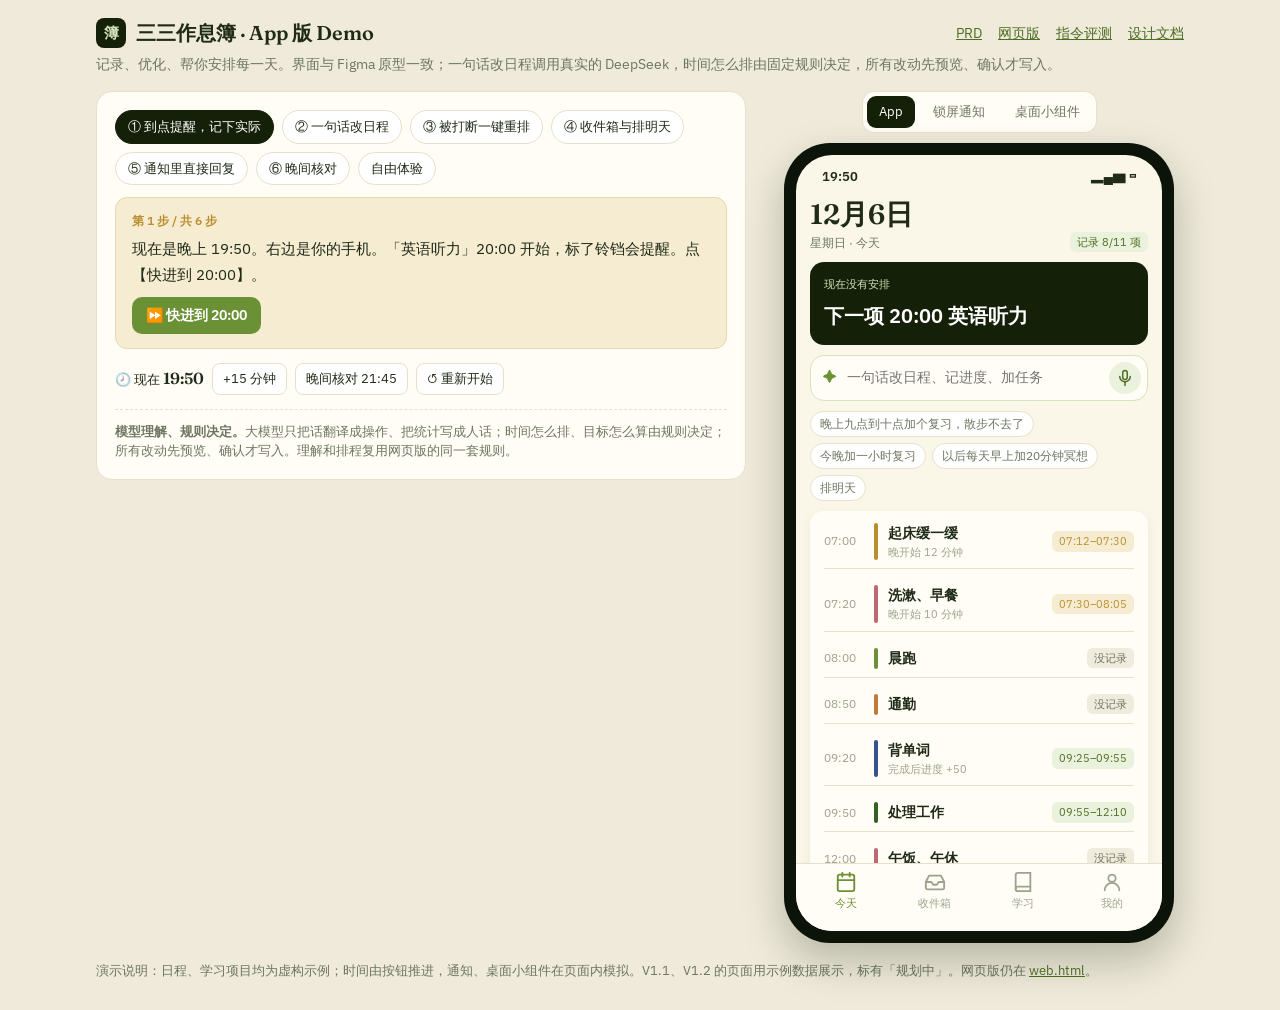
==== commit 02609d3c: "App 版 Demo：按 Figma 原型做成手机界面，网页版移到 web.html - 首页改为 App 版：手机外框、锁屏通知、桌面小组件，6 个引导情景 - 理解与排程复用网页版同一套规则（we" ====
--- a/index.html
+++ b/index.html
@@ -3,3259 +3,26 @@
 <head>
 <meta charset="utf-8">
 <meta name="viewport" content="width=device-width,initial-scale=1">
-<meta name="description" content="三三作息簿公开演示：时间轴日程、基础模板与学习项目进度，内置数据均为虚构示例。">
-<title>三三作息簿</title>
-<style>:root{color-scheme:light}body{margin:0;padding:0;font:14px -apple-system,BlinkMacSystemFont,sans-serif;background:#faf9f5;color:#141413}img{max-width:100%}[hidden]:not([hidden=until-found i]){display:none!important}</style>
-<link rel="stylesheet" href="https://fonts.googleapis.com/css2?family=Fraunces:ital,wght@0,500;0,600;1,500&family=IBM+Plex+Sans:wght@400;500;600&family=IBM+Plex+Mono:wght@400;500&display=swap">
-<style>
-:root{
-  --bg:#FAF6E8;
-  --surface:#FFFEF9;
-  --surface-2:#EDF0DD;
-  --ink:#2E3A26;
-  --ink-soft:#6C7660;
-  --ink-faint:#9CA48D;
-  --line:#E4DDBE;
-  --accent:#6B9136;
-  --accent-2:#457635;
-  --accent-ink:#FBFAEF;
-  --danger:#B2503F;
-  --danger-soft:#F3E1DC;
-  --warn:#B7972E;
-  --shadow:0 1px 2px rgba(46,58,38,.06),0 10px 28px -6px rgba(46,58,38,.14);
-  --shadow-sm:0 1px 2px rgba(46,58,38,.08);
-
-  --cat-sleep:#5F7F9B;
-  --cat-wake:#B98F2E;
-  --cat-life:#BD6873;
-  --cat-exercise:#6C8F3D;
-  --cat-learn:#38538C;
-  --cat-learn-1:#24396B;
-  --cat-learn-2:#38538C;
-  --cat-learn-3:#4A67A8;
-  --cat-learn-4:#2F5C99;
-  --cat-learn-5:#5470A8;
-  --cat-work:#345F26;
-  --cat-commute:#C17A3A;
-  --cat-care:#7D5D99;
-
-  --gutter-w:44px;
-  --point-lane-w:96px;
-  --font-display:'Fraunces',Georgia,'Songti SC',serif;
-  --font-body:'IBM Plex Sans','PingFang SC','Microsoft YaHei',sans-serif;
-  --font-mono:'IBM Plex Mono',ui-monospace,'SFMono-Regular',monospace;
-}
-@media (prefers-color-scheme:dark){
-  :root:not([data-theme="light"]){
-    --bg:#1A1F17; --surface:#22281D; --surface-2:#2A3123;
-    --ink:#ECE8D6; --ink-soft:#AEB39B; --ink-faint:#747B65; --line:#3A4232;
-    --accent:#9BC96B; --accent-2:#B7DE8C; --accent-ink:#152009;
-    --danger:#E0968A; --danger-soft:#3A2621; --warn:#E0C169;
-    --shadow:0 1px 2px rgba(0,0,0,.35),0 10px 28px -6px rgba(0,0,0,.4);
-    --shadow-sm:0 1px 2px rgba(0,0,0,.3);
-    --cat-sleep:#A9C0D6; --cat-wake:#E4BE72; --cat-life:#E3AEB6; --cat-exercise:#A8CE7E;
-    --cat-learn:#8CA9E0; --cat-work:#6FA657; --cat-commute:#E0A868; --cat-care:#B79FD9;
-    --cat-learn-1:#7A93C4; --cat-learn-2:#8CA9E0; --cat-learn-3:#9DB6E8; --cat-learn-4:#7FA8D9; --cat-learn-5:#A5B8DE;
-  }
-}
-:root[data-theme="dark"]{
-  --bg:#1A1F17; --surface:#22281D; --surface-2:#2A3123;
-  --ink:#ECE8D6; --ink-soft:#AEB39B; --ink-faint:#747B65; --line:#3A4232;
-  --accent:#9BC96B; --accent-2:#B7DE8C; --accent-ink:#152009;
-  --danger:#E0968A; --danger-soft:#3A2621; --warn:#E0C169;
-  --shadow:0 1px 2px rgba(0,0,0,.35),0 10px 28px -6px rgba(0,0,0,.4);
-  --shadow-sm:0 1px 2px rgba(0,0,0,.3);
-  --cat-sleep:#A9C0D6; --cat-wake:#E4BE72; --cat-life:#E3AEB6; --cat-exercise:#A8CE7E;
-  --cat-learn:#8CA9E0; --cat-work:#6FA657; --cat-commute:#E0A868; --cat-care:#B79FD9;
-  --cat-learn-1:#7A93C4; --cat-learn-2:#8CA9E0; --cat-learn-3:#9DB6E8; --cat-learn-4:#7FA8D9; --cat-learn-5:#A5B8DE;
-}
-*{box-sizing:border-box;}
-body{background:var(--bg);color:var(--ink);font-family:var(--font-body);}
-@media (prefers-reduced-motion:reduce){*{animation:none!important;transition:none!important;}}
-
-.app{max-width:760px;margin:0 auto;padding:20px 16px 96px;min-height:100vh;}
-
-.topbar{display:flex;align-items:center;gap:14px;flex-wrap:wrap;padding-bottom:16px;border-bottom:1px solid var(--line);}
-.brand{display:flex;align-items:center;gap:9px;font-family:var(--font-display);font-weight:600;font-size:19px;margin-right:auto;letter-spacing:.01em;}
-.brand-icon{font-size:16px;width:32px;height:32px;display:flex;align-items:center;justify-content:center;border-radius:50%;background:linear-gradient(160deg, var(--surface-2), var(--surface));box-shadow:inset 0 0 0 1px var(--line);}
-.tabs{display:flex;gap:4px;background:var(--surface-2);padding:3px;border-radius:11px;}
-.tab{border:none;background:transparent;color:var(--ink-soft);font-family:var(--font-body);font-weight:500;font-size:13px;padding:7px 14px;border-radius:8px;cursor:pointer;transition:color .15s ease;}
-.tab.active{background:var(--surface);color:var(--ink);box-shadow:var(--shadow-sm);}
-.ghost-btn{border:1px solid var(--line);background:var(--surface);color:var(--ink-soft);font-family:var(--font-body);font-size:13px;font-weight:500;padding:7px 12px;border-radius:9px;cursor:pointer;transition:color .15s ease,border-color .15s ease,transform .15s ease;}
-.ghost-btn:hover{color:var(--ink);border-color:var(--ink-faint);transform:translateY(-1px);}
-.ghost-btn.subtle{border-color:transparent;background:transparent;text-decoration:underline;text-decoration-color:var(--line);text-underline-offset:3px;}
-.ghost-btn.subtle:hover{transform:none;}
-.primary-btn{border:none;background:linear-gradient(180deg, color-mix(in srgb, var(--accent) 100%, white 10%), var(--accent));color:var(--accent-ink);font-family:var(--font-body);font-weight:600;font-size:13px;padding:9px 17px;border-radius:9px;cursor:pointer;box-shadow:var(--shadow-sm);transition:filter .15s ease,transform .15s ease;}
-.primary-btn:hover{filter:brightness(1.05);transform:translateY(-1px);}
-.danger-btn{border:1px solid var(--danger);background:transparent;color:var(--danger);font-family:var(--font-body);font-weight:600;font-size:13px;padding:9px 16px;border-radius:9px;cursor:pointer;transition:background .15s ease;}
-.danger-btn:hover{background:var(--danger-soft);}
-button:focus-visible,input:focus-visible,select:focus-visible,textarea:focus-visible{outline:2px solid var(--accent);outline-offset:2px;}
-
-.daybar{display:flex;align-items:center;gap:10px;padding:16px 0 12px;flex-wrap:wrap;}
-.daybar .navbtn{border:1px solid var(--line);background:var(--surface);width:32px;height:32px;border-radius:8px;font-size:16px;color:var(--ink-soft);cursor:pointer;}
-.daybar .navbtn:hover{color:var(--ink);}
-.date-jump{border:1px solid var(--line);background:var(--surface);color:var(--ink-soft);border-radius:8px;height:32px;font-size:12px;font-family:var(--font-mono);cursor:pointer;padding:0 6px;width:124px;color-scheme:light;}
-.date-jump:hover{border-color:var(--ink-faint);}
-@media (prefers-color-scheme:dark){:root:not([data-theme="light"]) .date-jump{color-scheme:dark;}}
-:root[data-theme="dark"] .date-jump{color-scheme:dark;}
-.date-display{margin-right:auto;}
-.date-num{font-family:var(--font-display);font-style:italic;font-size:27px;font-weight:600;line-height:1.1;text-wrap:balance;color:var(--accent-2);}
-.date-week{font-family:var(--font-mono);font-size:12px;color:var(--ink-soft);letter-spacing:.06em;}
-.date-week.is-today{color:var(--accent);font-weight:500;}
-
-.learn-summary{background:var(--surface);border:1px solid var(--line);border-radius:12px;padding:12px 14px;margin-top:2px;box-shadow:var(--shadow-sm);}
-.ls-head{display:flex;align-items:center;justify-content:space-between;font-family:var(--font-display);font-weight:600;font-size:14px;color:var(--cat-learn);margin-bottom:9px;}
-.ls-head #lsCount{font-family:var(--font-mono);font-size:11px;color:var(--ink-soft);font-weight:400;}
-.ls-bar{height:4px;border-radius:2px;background:var(--surface-2);overflow:hidden;margin-bottom:10px;}
-.ls-bar-fill{height:100%;width:0;border-radius:2px;background:var(--cat-learn);transition:width .3s ease;}
-.ls-list{display:flex;flex-wrap:wrap;gap:6px 16px;}
-.ls-item{display:flex;align-items:center;gap:5px;font-size:12.5px;color:var(--ink);cursor:pointer;}
-.ls-item:hover{color:var(--cat-learn);}
-.ls-item .ls-icon{font-size:11px;color:var(--cat-learn);width:11px;text-align:center;}
-.ls-item.done{color:var(--ink-faint);text-decoration:line-through;}
-.ls-item.done .ls-icon{color:var(--ink-faint);}
-.ls-empty{font-size:12.5px;color:var(--ink-faint);}
-
-.projects-view{margin-top:14px;}
-.proj-list{display:flex;flex-direction:column;gap:16px;}
-.proj-group{background:color-mix(in srgb, var(--cat-learn) 10%, var(--surface-2));border:1px solid color-mix(in srgb, var(--cat-learn) 30%, var(--line));border-radius:16px;padding:14px;}
-.proj-group.uncategorized{background:var(--surface-2);border-color:var(--line);}
-.proj-group-head{display:flex;align-items:center;justify-content:space-between;gap:8px;font-family:var(--font-display);font-weight:600;font-size:14px;color:var(--cat-learn);margin:0 4px 10px;}
-.proj-group.uncategorized .proj-group-head{color:var(--ink-soft);}
-.proj-group.pinned{box-shadow:0 0 0 2px var(--cat-learn),var(--shadow-sm);}
-.pgh-pin{border:none;background:transparent;color:var(--ink-faint);font-family:var(--font-body);font-weight:500;font-size:11.5px;cursor:pointer;padding:3px 7px;border-radius:20px;white-space:nowrap;}
-.pgh-pin:hover{background:color-mix(in srgb, var(--cat-learn) 14%, transparent);color:var(--cat-learn);}
-.pgh-pin.active{color:var(--cat-learn);background:color-mix(in srgb, var(--cat-learn) 16%, transparent);}
-.proj-group-cards{display:flex;flex-direction:column;gap:10px;}
-.proj-card{background:var(--surface);border:1px solid var(--line);border-radius:12px;padding:14px 16px;box-shadow:var(--shadow-sm);}
-.proj-head{display:flex;align-items:center;gap:10px;margin-bottom:9px;}
-.proj-name{font-family:var(--font-display);font-weight:600;font-size:16px;color:var(--ink);}
-.proj-head .proj-edit-btn{margin-left:auto;}
-.proj-bar{height:6px;border-radius:3px;background:var(--surface-2);overflow:hidden;margin-bottom:9px;}
-.proj-bar-fill{height:100%;border-radius:3px;background:var(--cat-learn);transition:width .3s ease;}
-.proj-meta{display:flex;flex-wrap:wrap;gap:6px 16px;font-size:12.5px;color:var(--ink-soft);margin-bottom:10px;}
-.proj-meta .proj-count{font-family:var(--font-mono);color:var(--ink);font-weight:500;}
-.proj-meta .proj-countdown{color:var(--cat-learn);font-weight:600;}
-.proj-meta .proj-countdown.done{color:var(--accent);}
-.proj-update{display:flex;align-items:center;gap:8px;}
-.proj-meta .proj-from-schedule{color:var(--ink-faint);font-size:11.5px;}
-.link-row{display:flex;align-items:center;gap:8px;flex-wrap:wrap;font-size:12.5px;color:var(--ink-soft);}
-.link-row select{flex:1;min-width:150px;border:1px solid var(--line);background:var(--bg);color:var(--ink);border-radius:8px;padding:8px 6px;font-family:var(--font-body);font-size:13.5px;}
-.modal .link-row input[type=number]{width:72px;padding:7px 8px;font-family:var(--font-mono);font-size:13px;}
-.toast{position:fixed;left:50%;bottom:96px;transform:translateX(-50%);z-index:120;background:var(--ink);color:var(--bg);font-size:13px;padding:9px 16px;border-radius:20px;box-shadow:var(--shadow);max-width:calc(100% - 32px);text-align:center;}
-.proj-update input[type=number]{width:84px;border:1px solid var(--line);background:var(--bg);color:var(--ink);border-radius:8px;padding:7px 9px;font-family:var(--font-mono);font-size:13px;}
-.proj-empty{text-align:center;color:var(--ink-faint);font-size:13px;padding:40px 0;}
-
-/* a glowing candle on cobalt paper, its wick throwing a sparkler of thin light */
-.celebrate-overlay{position:fixed;inset:0;z-index:200;cursor:pointer;opacity:0;transition:opacity .7s ease;
-  background:radial-gradient(ellipse 80% 70% at 50% 42%, #2F74D8 0%, #1C59BE 45%, #103F93 100%);}
-.celebrate-overlay.dark{opacity:1;}
-#fireworksCanvas{position:absolute;inset:0;width:100%;height:100%;}
-.celebrate-message{position:absolute;left:0;right:0;top:74%;z-index:2;margin:0 auto;max-width:420px;padding:0 24px;text-align:center;
-  font-family:var(--font-mono);font-size:16px;line-height:1.7;letter-spacing:.06em;color:#EAF2FF;
-  text-shadow:0 0 14px rgba(190,220,255,.55);opacity:0;transform:translateY(8px);transition:opacity .9s ease,transform .9s ease;}
-.celebrate-message small{display:block;margin-top:6px;font-size:11.5px;letter-spacing:.12em;color:rgba(234,242,255,.62);}
-.celebrate-message.show{opacity:1;transform:translateY(0);}
-.proj-quick-picks{display:flex;flex-wrap:wrap;gap:6px;margin-top:7px;}
-.proj-quick-picks .pqp-chip{border:1px solid var(--line);background:var(--bg);color:var(--ink-soft);border-radius:20px;padding:4px 11px;font-size:11.5px;cursor:pointer;}
-.proj-quick-picks .pqp-chip:hover{border-color:var(--cat-learn);color:var(--cat-learn);}
-.proj-quick-picks .pqp-hint{font-size:11px;color:var(--ink-faint);align-self:center;}
-.proj-untracked{display:flex;flex-wrap:wrap;align-items:center;gap:7px;padding:12px 4px 4px;font-size:12px;color:var(--ink-faint);}
-
-.template-banner{background:var(--surface-2);border:1px solid var(--line);border-radius:9px;padding:7px 12px;margin:14px 0 2px;font-size:12px;color:var(--ink-soft);}
-.template-banner .tb-row{display:flex;align-items:center;justify-content:space-between;gap:10px;flex-wrap:wrap;}
-.template-banner .tb-stats{font-family:var(--font-mono);font-size:11px;color:var(--ink-faint);white-space:nowrap;}
-.template-banner .tb-topics{margin-top:5px;font-size:11.5px;color:var(--cat-learn);}
-.template-banner .tb-topics b{font-weight:600;color:var(--ink-soft);}
-
-.timeline-wrap{margin-top:14px;background:var(--surface);border:1px solid var(--line);border-radius:16px;box-shadow:var(--shadow);overflow-y:auto;max-height:70vh;position:relative;}
-.timeline{position:relative;margin:8px 12px 8px 0;}
-.tl-section{position:absolute;left:0;right:0;}
-.sleep-bar{position:absolute;left:12px;right:10px;background:var(--surface-2);border-radius:11px;padding:7px 10px;box-sizing:border-box;box-shadow:inset 0 0 0 1px rgba(46,58,38,.04);}
-.sleep-range{font-family:var(--font-mono);font-size:11px;color:var(--ink-soft);letter-spacing:.03em;margin-bottom:2px;}
-.sleep-item{display:flex;gap:7px;align-items:baseline;padding:2px 4px;cursor:pointer;border-radius:6px;}
-.sleep-item:hover{background:rgba(0,0,0,.05);}
-.sleep-item .sleep-item-dot{width:8px;height:8px;min-width:8px;border-radius:50%;background:var(--cat-color);align-self:center;}
-.sleep-item .sleep-item-time{font-family:var(--font-mono);font-size:10.5px;color:var(--ink-faint);white-space:nowrap;}
-.sleep-item .sleep-item-name{font-size:12px;color:var(--ink-soft);}
-.sleep-item[data-cat="learn"] .sleep-item-name{font-weight:600;color:var(--ink);}
-.sleep-item[data-cat="learn"] .sleep-item-name::before{content:'★ ';color:var(--cat-color);}
-.hour-row{position:absolute;left:0;right:0;border-top:1px solid var(--line);}
-.hour-row.half-row{border-top:1px dashed var(--line);}
-.hour-row .hour-label{position:absolute;left:8px;top:-8px;font-family:var(--font-mono);font-size:11px;color:var(--ink-faint);background:var(--surface);padding:0 3px;}
-.hour-row .hour-label.half-label{font-size:9.5px;}
-.point-lane{position:absolute;left:var(--gutter-w);width:var(--point-lane-w);top:0;bottom:0;z-index:3;}
-.point-item{position:absolute;left:0;right:4px;display:flex;align-items:center;gap:5px;height:18px;line-height:18px;transform:translateY(-50%);cursor:pointer;}
-.point-item .point-dot{width:8px;height:8px;min-width:8px;border-radius:50%;background:var(--cat-color);box-shadow:0 0 0 2px var(--surface),0 0 0 1px color-mix(in srgb, var(--cat-color) 45%, transparent);cursor:pointer;position:relative;}
-.point-item .point-dot.checked::after{content:'✓';position:absolute;inset:-2px;display:flex;align-items:center;justify-content:center;font-size:6px;line-height:1;color:var(--surface);}
-.point-item .point-label{font-size:10.5px;color:var(--ink-soft);white-space:nowrap;overflow:hidden;text-overflow:ellipsis;}
-.point-item:hover .point-label{color:var(--ink);}
-.point-item.done{opacity:.6;}
-.point-item.done .point-label{text-decoration:line-through;}
-.point-item[data-cat="learn"] .point-label{font-weight:600;}
-.point-item[data-cat="learn"] .point-label::before{content:'★ ';color:var(--cat-color);}
-.activity-col{position:absolute;left:calc(var(--gutter-w) + var(--point-lane-w));right:10px;top:0;bottom:0;}
-.activity-col .free-label{position:absolute;left:0;right:0;transform:translateY(-50%);text-align:center;font-size:11px;font-style:italic;letter-spacing:.08em;color:var(--ink-faint);pointer-events:none;}
-.activity{position:absolute;border-radius:7px;padding:4px 8px 4px 12px;cursor:pointer;overflow:hidden;background:color-mix(in srgb, var(--cat-color) 20%, var(--surface));box-shadow:0 1px 2px rgba(46,58,38,.06);transition:box-shadow .15s ease,transform .15s ease;}
-.activity::before{content:'';position:absolute;left:0;top:0;bottom:0;width:4px;border-radius:4px;background:var(--cat-color);}
-.activity:hover{box-shadow:0 3px 10px -2px rgba(46,58,38,.18);transform:translateY(-1px);z-index:2;}
-.activity[data-cat="learn"]{
-  background:color-mix(in srgb, var(--cat-color) 28%, var(--surface));
-  box-shadow:0 2px 7px -1px color-mix(in srgb, var(--cat-color) 45%, transparent),
-             inset 0 0 0 1.5px color-mix(in srgb, var(--cat-color) 55%, transparent);
-}
-.activity[data-cat="learn"]::before{width:6px;border-radius:6px;}
-.activity[data-cat="learn"] .a-name{font-weight:600;}
-.activity[data-cat="learn"] .a-name::before{content:'★ ';color:var(--cat-color);}
-@media (prefers-color-scheme:dark){:root:not([data-theme="light"]) .activity[data-cat="learn"]{background:color-mix(in srgb, var(--cat-color) 36%, var(--surface));}}
-:root[data-theme="dark"] .activity[data-cat="learn"]{background:color-mix(in srgb, var(--cat-color) 36%, var(--surface));}
-@media (prefers-color-scheme:dark){:root:not([data-theme="light"]) .activity{background:color-mix(in srgb, var(--cat-color) 30%, var(--surface));}}
-:root[data-theme="dark"] .activity{background:color-mix(in srgb, var(--cat-color) 30%, var(--surface));}
-.activity .a-head{display:flex;align-items:center;gap:5px;min-width:0;}
-.activity .done-toggle{width:14px;height:14px;min-width:14px;border-radius:50%;border:1.5px solid var(--cat-color);cursor:pointer;position:relative;}
-.activity .done-toggle:hover{background:color-mix(in srgb, var(--cat-color) 25%, transparent);}
-.activity .done-toggle.checked{background:var(--cat-color);}
-.activity .done-toggle.checked::after{content:'✓';position:absolute;inset:0;display:flex;align-items:center;justify-content:center;font-size:9px;line-height:1;color:var(--surface);}
-.activity.done{opacity:.5;}
-.activity.done .a-name{text-decoration:line-through;font-weight:400 !important;}
-.activity.done .a-name::before{opacity:.6;}
-.activity .a-name{flex:1;font-size:12.5px;font-weight:500;color:var(--ink);white-space:nowrap;overflow:hidden;text-overflow:ellipsis;line-height:1.3;min-width:0;}
-.activity .subs-badge{flex:none;font-size:10px;font-weight:400;color:var(--ink-soft);white-space:nowrap;}
-.activity .a-head .group-tag{margin-left:auto;flex:none;font-size:9.5px;font-weight:500;color:var(--ink);background:color-mix(in srgb, var(--surface) 90%, transparent);border-radius:5px;padding:1px 5px;white-space:nowrap;box-shadow:0 1px 3px rgba(46,58,38,.15);}
-.activity[data-cat="learn"] .a-head .group-tag{font-weight:600;}
-.activity[data-cat="learn"] .a-head .group-tag::before{content:'★ ';color:var(--cat-color);}
-.activity .subs-inline{position:absolute;top:0;left:0;right:0;bottom:0;}
-.activity .subs-inline .sub-row-mini{position:absolute;left:5px;right:5px;display:flex;align-items:center;gap:6px;padding:0 7px;overflow:hidden;border-radius:5px;cursor:pointer;background:color-mix(in srgb, var(--cat-color) 13%, var(--surface));box-shadow:inset 0 0 0 1px color-mix(in srgb, var(--cat-color) 35%, var(--line));}
-.activity.has-subs .a-head{position:absolute;top:2px;right:3px;left:auto;max-width:calc(100% - 10px);z-index:2;background:color-mix(in srgb, var(--surface) 90%, transparent);border-radius:5px;padding:1px 5px;box-shadow:0 1px 3px rgba(46,58,38,.15);}
-.activity .subs-inline .sub-row-mini .sub-time{font-family:var(--font-mono);font-size:10px;color:var(--ink-faint);white-space:nowrap;}
-.activity .subs-inline .sub-row-mini .sub-name{font-size:11px;color:var(--ink);white-space:nowrap;overflow:hidden;text-overflow:ellipsis;}
-.activity .subs-inline .sub-row-mini.done{opacity:.55;}
-.activity .subs-inline .sub-row-mini.done .sub-name{text-decoration:line-through;}
-.activity .subs-inline .sub-mini-toggle{width:11px;height:11px;min-width:11px;border-radius:50%;border:1.5px solid var(--cat-color);position:relative;}
-.activity .subs-inline .sub-mini-toggle.checked{background:var(--cat-color);}
-.activity .subs-inline .sub-mini-toggle.checked::after{content:'✓';position:absolute;inset:0;display:flex;align-items:center;justify-content:center;font-size:7px;line-height:1;color:var(--surface);}
-.activity .a-time{font-family:var(--font-mono);font-size:10.5px;color:var(--ink-soft);white-space:nowrap;}
-.activity.short .a-time{display:none;}
-.activity.tiny{padding-top:1px;padding-bottom:1px;}
-.activity.tiny .done-toggle{width:10px;height:10px;min-width:10px;}
-.activity.tiny .done-toggle.checked::after{font-size:7px;}
-.activity.tiny .a-name{font-size:10.5px;line-height:1.1;}
-.activity.tiny .a-time{display:none;}
-.activity.overlap{outline:2px dashed var(--danger);outline-offset:-2px;}
-.activity .a-warn{position:absolute;top:3px;right:5px;font-size:11px;}
-
-.now-line{position:absolute;left:0;right:0;height:0;border-top:2px solid var(--danger);z-index:6;pointer-events:none;}
-.now-line .now-dot{position:absolute;left:calc(var(--gutter-w) - 4px);top:-4px;width:8px;height:8px;border-radius:50%;background:var(--danger);}
-.now-line .now-label{position:absolute;left:calc(var(--gutter-w) + var(--point-lane-w) + 4px);top:-9px;font-family:var(--font-mono);font-size:10px;color:var(--danger);background:var(--surface);padding:0 3px;}
-
-.fab{position:fixed;right:24px;bottom:28px;width:52px;height:52px;border-radius:50%;border:none;background:linear-gradient(160deg, color-mix(in srgb, var(--accent) 100%, white 12%), var(--accent-2));color:var(--accent-ink);font-size:24px;line-height:1;box-shadow:var(--shadow);cursor:pointer;transition:transform .15s ease,filter .15s ease;}
-.fab:hover{filter:brightness(1.05);transform:translateY(-1px) scale(1.03);}
-
-.ai-bar{background:var(--surface);border:1px solid color-mix(in srgb, var(--accent) 45%, var(--line));border-radius:14px;padding:10px 10px 9px;margin:2px 0 12px;box-shadow:var(--shadow-sm);}
-.ai-row{display:flex;align-items:center;gap:8px;}
-.ai-spark{font-size:15px;color:var(--accent);flex:none;padding-left:4px;}
-#aiInput{flex:1;min-width:0;border:none;background:transparent;color:var(--ink);font-family:var(--font-body);font-size:14.5px;padding:8px 2px;}
-#aiInput:focus{outline:none;}
-#aiInput::placeholder{color:var(--ink-faint);}
-.ai-mic{flex:none;width:36px;height:36px;border-radius:50%;border:1px solid var(--line);background:var(--bg);color:var(--accent-2);font-size:16px;cursor:pointer;transition:background .15s ease,color .15s ease;}
-.ai-mic.recording{background:var(--danger);border-color:var(--danger);color:#fff;animation:aiPulse 1.2s ease-in-out infinite;}
-@keyframes aiPulse{0%,100%{box-shadow:0 0 0 0 color-mix(in srgb, var(--danger) 45%, transparent);}50%{box-shadow:0 0 0 7px transparent;}}
-#aiSend{flex:none;}
-#aiSend:disabled{opacity:.6;cursor:default;transform:none;}
-.ai-chips{display:flex;flex-wrap:wrap;gap:6px;margin-top:8px;}
-.ai-chip{border:1px solid var(--line);background:var(--bg);color:var(--ink-soft);border-radius:20px;padding:4px 11px;font-family:var(--font-body);font-size:12px;cursor:pointer;}
-.ai-chip:hover{border-color:var(--accent);color:var(--accent-2);}
-.ai-chip.strong{border-color:color-mix(in srgb, var(--accent) 50%, var(--line));color:var(--accent-2);font-weight:600;}
-.ai-status{margin-top:7px;font-size:12.5px;color:var(--ink-soft);line-height:1.5;}
-.ai-status.error{color:var(--danger);}
-
-.suggest-box{background:var(--surface);border:1px solid var(--line);border-radius:14px;padding:10px 12px;margin:0 0 12px;box-shadow:var(--shadow-sm);}
-.sg-head{display:flex;align-items:baseline;gap:8px;flex-wrap:wrap;margin:0 2px 8px;}
-.sg-title{font-family:var(--font-display);font-weight:600;font-size:14px;color:var(--accent-2);}
-.sg-sub{font-size:11.5px;color:var(--ink-faint);}
-.sg-list{display:flex;flex-direction:column;gap:8px;}
-.sg-item{border:1px solid var(--line);background:var(--bg);border-radius:10px;padding:9px 11px;}
-.sg-item.warn{border-color:color-mix(in srgb, var(--warn) 45%, var(--line));background:color-mix(in srgb, var(--warn) 7%, var(--bg));}
-.sg-text{font-size:13px;line-height:1.55;color:var(--ink);}
-.sg-text b{font-weight:600;}
-.sg-why{font-size:11.5px;color:var(--ink-faint);margin-top:2px;line-height:1.5;}
-.sg-actions{display:flex;flex-wrap:wrap;gap:6px;margin-top:7px;}
-.sg-actions .primary-btn,.sg-actions .ghost-btn{padding:5px 11px;font-size:12px;}
-.proj-behind{flex-basis:100%;font-size:12px;color:var(--warn);font-weight:500;}
-.proj-meta .proj-deadline{color:var(--ink-soft);}
-.modal input.pj-deadline{width:100%;border:1px solid var(--line);background:var(--bg);color:var(--ink);border-radius:8px;padding:8px 10px;font-family:var(--font-mono);font-size:13px;}
-.plan-scope{display:inline-block;font-size:10.5px;color:var(--ink-soft);background:var(--surface-2);border-radius:4px;padding:0 5px;margin-left:6px;vertical-align:1px;font-weight:500;}
-
-.plan-modal{max-width:440px;}
-.plan-said{font-size:13px;color:var(--ink-soft);background:var(--surface-2);border-radius:9px;padding:8px 11px;line-height:1.5;}
-.plan-reply{margin-top:10px;font-size:13.5px;color:var(--ink);line-height:1.55;}
-.plan-list{margin-top:12px;display:flex;flex-direction:column;gap:6px;}
-.plan-row{display:flex;align-items:flex-start;gap:9px;border:1px solid var(--line);background:var(--bg);border-radius:9px;padding:7px 10px;}
-.plan-tag{flex:none;font-size:11px;font-weight:600;border-radius:5px;padding:2px 6px;margin-top:1px;white-space:nowrap;}
-.plan-tag.add{background:color-mix(in srgb, var(--accent) 18%, transparent);color:var(--accent-2);}
-.plan-tag.move{background:color-mix(in srgb, var(--cat-learn) 15%, transparent);color:var(--cat-learn);}
-.plan-tag.shrink{background:color-mix(in srgb, var(--warn) 20%, transparent);color:var(--warn);}
-.plan-tag.remove,.plan-tag.drop{background:var(--danger-soft);color:var(--danger);}
-.plan-body{flex:1;min-width:0;}
-.plan-name{font-size:13.5px;font-weight:500;color:var(--ink);}
-.plan-time{font-family:var(--font-mono);font-size:11.5px;color:var(--ink-soft);margin-top:1px;}
-.plan-time s{color:var(--ink-faint);}
-.plan-note{font-size:11.5px;color:var(--ink-faint);margin-top:2px;}
-.plan-warn{margin-top:10px;background:var(--danger-soft);color:var(--danger);font-size:12.5px;border-radius:8px;padding:8px 10px;line-height:1.5;}
-.plan-source{margin-top:12px;font-size:11.5px;color:var(--ink-faint);line-height:1.6;}
-.activity.ai-changed{animation:aiFlash 2.4s ease-out 1;}
-@keyframes aiFlash{0%,30%{box-shadow:0 0 0 3px var(--accent),0 4px 14px -2px color-mix(in srgb, var(--accent) 60%, transparent);}100%{}}
-.toast .toast-action{margin-left:10px;border:none;background:transparent;color:var(--accent);font-family:var(--font-body);font-weight:600;font-size:13px;cursor:pointer;padding:0;text-decoration:underline;text-underline-offset:3px;}
-@media (prefers-color-scheme:dark){:root:not([data-theme="light"]) .toast .toast-action{color:var(--accent-ink);}}
-:root[data-theme="dark"] .toast .toast-action{color:var(--accent-ink);}
-
-
-.modal-overlay{position:fixed;inset:0;background:rgba(20,18,14,.4);display:flex;align-items:center;justify-content:center;padding:16px;z-index:50;}
-.modal{background:var(--surface);border-radius:16px;padding:22px;width:100%;max-width:380px;box-shadow:var(--shadow);max-height:86vh;overflow-y:auto;}
-.modal.small{max-width:320px;}
-.modal h3{font-family:var(--font-display);font-weight:600;font-size:19px;margin:0 0 14px;}
-.modal label{display:block;font-size:12px;color:var(--ink-soft);margin:14px 0 5px;font-weight:500;}
-.modal input[type=text],.modal input[type=number]{width:100%;border:1px solid var(--line);background:var(--bg);color:var(--ink);border-radius:8px;padding:9px 10px;font-family:var(--font-body);font-size:14px;}
-.time-row{display:flex;gap:16px;}
-.time-row > div{flex:1;}
-.time-select{display:flex;align-items:center;gap:4px;}
-.time-select select{border:1px solid var(--line);background:var(--bg);color:var(--ink);border-radius:8px;padding:8px 4px;font-family:var(--font-mono);font-size:14px;flex:1;min-width:0;}
-.kind-picker{display:flex;gap:4px;background:var(--surface-2);padding:3px;border-radius:9px;width:max-content;}
-.kind-opt{border:none;background:transparent;color:var(--ink-soft);font-family:var(--font-body);font-weight:500;font-size:12.5px;padding:6px 13px;border-radius:7px;cursor:pointer;}
-.kind-opt.selected{background:var(--surface);color:var(--ink);box-shadow:var(--shadow-sm);}
-.cat-picker{display:flex;flex-wrap:wrap;gap:8px;}
-.cat-opt{display:flex;align-items:center;gap:6px;border:1px solid var(--line);border-radius:20px;padding:5px 11px 5px 7px;background:var(--bg);cursor:pointer;font-size:12.5px;color:var(--ink-soft);}
-.cat-opt .dot{width:11px;height:11px;border-radius:50%;background:var(--dot-color);}
-.cat-opt.selected{border-color:var(--ink);color:var(--ink);font-weight:600;}
-.modal-warning{margin-top:12px;background:var(--danger-soft);color:var(--danger);font-size:12.5px;border-radius:8px;padding:8px 10px;line-height:1.5;}
-.subs-section{margin-top:16px;padding-top:14px;border-top:1px dashed var(--line);}
-.subs-hint{font-size:11.5px;color:var(--ink-faint);margin:-2px 0 8px;line-height:1.5;}
-.subs-list{display:flex;flex-direction:column;gap:6px;margin-bottom:8px;}
-.sub-row{display:flex;align-items:center;gap:8px;background:var(--bg);border:1px solid var(--line);border-radius:8px;padding:6px 8px;cursor:pointer;}
-.sub-row:hover{border-color:var(--ink-faint);}
-.sub-row .sub-time{font-family:var(--font-mono);font-size:11px;color:var(--ink-soft);white-space:nowrap;}
-.sub-row .sub-name{font-size:12.5px;flex:1;overflow:hidden;text-overflow:ellipsis;white-space:nowrap;}
-.sub-row .sub-del{border:none;background:transparent;color:var(--ink-faint);font-size:15px;cursor:pointer;padding:0 2px;line-height:1;}
-.sub-row .sub-del:hover{color:var(--danger);}
-.sub-done-toggle{width:13px;height:13px;min-width:13px;border-radius:50%;border:1.5px solid var(--ink-faint);cursor:pointer;position:relative;}
-.sub-done-toggle.checked{background:var(--accent);border-color:var(--accent);}
-.sub-done-toggle.checked::after{content:'✓';position:absolute;inset:0;display:flex;align-items:center;justify-content:center;font-size:8px;line-height:1;color:var(--accent-ink);}
-.sub-row.done{opacity:.6;}
-.sub-row.done .sub-name{text-decoration:line-through;}
-.sub-form{background:var(--surface-2);border-radius:10px;padding:12px;margin-top:8px;}
-.sub-form input[type=text]{width:100%;border:1px solid var(--line);background:var(--surface);color:var(--ink);border-radius:8px;padding:8px 10px;font-family:var(--font-body);font-size:13.5px;margin-bottom:10px;}
-.modal-actions{display:flex;align-items:center;gap:10px;margin-top:20px;}
-.modal-actions .spacer{flex:1;}
-.modal p{font-size:13.5px;color:var(--ink-soft);line-height:1.6;margin:0;}
-.modal p.hint{margin-bottom:4px;}
-#fallbackText{width:100%;height:120px;margin-top:12px;font-family:var(--font-mono);font-size:11px;border:1px solid var(--line);border-radius:8px;padding:8px;background:var(--bg);color:var(--ink);}
-
-@media (max-width:480px){
-  .app{padding:14px 10px 88px;}
-  .date-num{font-size:21px;}
-  .tab{padding:7px 9px;font-size:12px;}
-  .brand-name{display:none;}
-  :root{ --gutter-w:32px; --point-lane-w:68px; }
-  .point-item .point-label{font-size:9.5px;}
-  .hour-row .hour-label{font-size:9.5px;left:3px;}
-  .activity{padding-left:9px;}
-  .activity .a-name{font-size:12px;}
-  .daybar{gap:7px;}
-  .daybar .ghost-btn{padding:6px 9px;font-size:12px;}
-  .date-jump{width:104px;font-size:11px;}
-  .daybar .ghost-btn.subtle{flex-basis:100%;order:3;}
-  .kind-picker,.cat-picker{gap:6px;}
-  .cat-opt{padding:4px 9px 4px 6px;font-size:11.5px;}
-  .time-row{gap:10px;}
-  .modal{padding:16px;max-width:none;}
-  .sleep-bar{left:8px;right:8px;}
-}
-@media (max-width:360px){
-  :root{ --gutter-w:28px; --point-lane-w:54px; }
-}
-</style>
-
-<div class="app">
-  <header class="topbar">
-    <div class="brand"><span class="brand-icon">📔</span><span class="brand-name">三三作息簿</span></div>
-    <nav class="tabs">
-      <button class="tab active" data-view="day">今天的日程</button>
-      <button class="tab" data-view="template">基础模板</button>
-      <button class="tab" data-view="projects">学习项目</button>
-    </nav>
-    <button id="btnBackup" class="ghost-btn">备份</button>
-  </header>
-
-  <section id="dayBar" class="daybar">
-    <button class="navbtn" id="prevDay">‹</button>
-    <div class="date-display">
-      <div class="date-num" id="dateNum"></div>
-      <div class="date-week" id="dateWeek"></div>
-    </div>
-    <button class="navbtn" id="nextDay">›</button>
-    <input type="date" class="date-jump" id="dateJump" title="跳转到某一天">
-    <button class="ghost-btn" id="gotoToday">回到今天</button>
-    <button class="ghost-btn subtle" id="applyTemplateBtn">用模板覆盖本日</button>
-  </section>
-
-  <section id="aiBar" class="ai-bar">
-    <div class="ai-row">
-      <span class="ai-spark">✦</span>
-      <input type="text" id="aiInput" maxlength="120" autocomplete="off" placeholder="一句话改日程，比如「下午加两小时工作」">
-      <button type="button" class="ai-mic" id="aiMic" title="说一句话">🎤</button>
-      <button type="button" class="primary-btn" id="aiSend">安排</button>
-    </div>
-    <div class="ai-chips" id="aiChips"></div>
-    <div class="ai-status" id="aiStatus" hidden></div>
-  </section>
-
-  <section id="suggestBox" class="suggest-box" hidden>
-    <div class="sg-head"><span class="sg-title">✦ 发现了几件事</span><span class="sg-sub">根据你的进度和最近的修改，由规则统计得出</span></div>
-    <div class="sg-list" id="suggestList"></div>
-  </section>
-
-  <section id="learnSummary" class="learn-summary" hidden>
-    <div class="ls-head"><span>📚 今日学习</span><span id="lsCount"></span></div>
-    <div class="ls-bar"><div class="ls-bar-fill" id="lsBarFill"></div></div>
-    <div class="ls-list" id="lsList"></div>
-  </section>
-
-  <section id="templateBanner" class="template-banner" hidden>
-    <div class="tb-row">
-      <span class="tb-text">⚠️ 编辑基础模板 · 只影响以后新生成的日期</span>
-      <span class="tb-stats" id="tbStats"></span>
-    </div>
-    <div class="tb-topics" id="tbTopics"></div>
-  </section>
-
-  <main class="timeline-wrap">
-    <div class="timeline" id="timeline"></div>
-  </main>
-
-  <section id="projectsView" class="projects-view" hidden>
-    <div class="proj-list" id="projList"></div>
-  </section>
-
-  <button class="fab" id="addBtn" title="添加活动">+</button>
-</div>
-
-<div class="toast" id="toast" role="status" hidden></div>
-
-<div class="celebrate-overlay" id="celebrateOverlay" hidden>
-  <canvas id="fireworksCanvas"></canvas>
-  <div class="celebrate-message" id="celebrateMessage"></div>
-</div>
-
-<div class="modal-overlay" id="planOverlay" hidden>
-  <div class="modal plan-modal">
-    <h3>调整方案</h3>
-    <div class="plan-said" id="planSaid"></div>
-    <div class="plan-reply" id="planReply"></div>
-    <div class="plan-list" id="planList"></div>
-    <div class="plan-warn" id="planWarn" hidden></div>
-    <div class="plan-source" id="planSource"></div>
-    <div class="modal-actions">
-      <div class="spacer"></div>
-      <button class="ghost-btn" id="planCancel">取消</button>
-      <button class="primary-btn" id="planApply">按这个方案调整</button>
-    </div>
+<title>三三作息簿 · App 版 Demo</title>
+<link rel="preconnect" href="https://fonts.googleapis.com">
+<link rel="stylesheet" href="https://fonts.googleapis.com/css2?family=Fraunces:ital,wght@0,500;0,600;1,500&family=IBM+Plex+Sans:wght@400;500;600&display=swap">
+<link rel="stylesheet" href="app.css?v=20261026b">
+</head>
+<body>
+<header class="top">
+  <div class="brand"><span class="logo">簿</span>三三作息簿 · App 版 Demo</div>
+  <nav><a href="prd.html">PRD</a><a href="web.html">网页版</a><a href="eval/">指令评测</a><a href="docs/superpowers/specs/2026-10-26-planner-app-design.md">设计文档</a></nav>
+</header>
+<p class="lead">记录、优化、帮你安排每一天。界面与 Figma 原型一致；一句话改日程调用真实的 DeepSeek，时间怎么排由固定规则决定，所有改动先预览、确认才写入。</p>
+<section class="stage">
+  <div class="guide" id="guide"></div>
+  <div class="phone-wrap">
+    <div class="viewbar" id="viewbar"></div>
+    <div class="phone"><div class="screen" id="screen"></div><div class="toast" id="toast" hidden></div></div>
   </div>
-</div>
-
-<div class="modal-overlay" id="modalOverlay" hidden>
-  <div class="modal">
-    <h3 id="modalTitle">添加活动</h3>
-    <label>类型</label>
-    <div class="kind-picker" id="kindPicker">
-      <button type="button" class="kind-opt selected" data-kind="range">时间段</button>
-      <button type="button" class="kind-opt" data-kind="point">时间点</button>
-    </div>
-    <label>名称</label>
-    <input type="text" id="fName" maxlength="40" placeholder="例如：学习、吃饭、出门…">
-    <div class="time-row">
-      <div>
-        <label id="startLabel">开始</label>
-        <div class="time-select"><select id="fStartH"></select><span>:</span><select id="fStartM"></select></div>
-      </div>
-      <div id="endTimeGroup">
-        <label>结束</label>
-        <div class="time-select"><select id="fEndH"></select><span>:</span><select id="fEndM"></select></div>
-      </div>
-    </div>
-    <label>分类</label>
-    <div class="cat-picker" id="catPicker"></div>
-
-    <label>所属大类（可选）</label>
-    <input type="text" id="fGroup" maxlength="20" placeholder="比如把「背单词」和「英语听力」都填成「英语」，就会合并统计、颜色也会一致">
-
-    <label>关联学习项目（可选）</label>
-    <div class="link-row">
-      <select id="fProject"></select>
-      <span id="fAmountWrap" hidden>完成一次推进 <input type="number" id="fAmount" min="0" step="0.5"> <span id="fAmountUnit"></span></span>
-    </div>
-    <div class="subs-hint" id="fProjectHint">打勾完成后，进度会自动记到这个项目上；取消打勾会自动扣回。</div>
-
-    <div class="subs-section" id="subsSection">
-      <label>细分安排（可选）</label>
-      <div class="subs-hint">大块内部想再拆时间的话，加在这里；不加也没关系。这里的内容只属于当前这一份日程，改了不会影响别的。</div>
-      <div class="subs-list" id="subsList"></div>
-      <button type="button" class="ghost-btn subtle" id="addSubBtn">+ 添加细分</button>
-      <div class="sub-form" id="subForm" hidden>
-        <input type="text" id="subName" placeholder="细分名称，例如：看视频">
-        <div class="time-row">
-          <div><label>开始</label><div class="time-select"><select id="subStartH"></select><span>:</span><select id="subStartM"></select></div></div>
-          <div><label>结束</label><div class="time-select"><select id="subEndH"></select><span>:</span><select id="subEndM"></select></div></div>
-        </div>
-        <div class="modal-actions">
-          <button class="danger-btn" id="subDeleteBtn" hidden>删除</button>
-          <div class="spacer"></div>
-          <button class="ghost-btn" id="subCancelBtn">取消</button>
-          <button class="primary-btn" id="subSaveBtn">保存细分</button>
-        </div>
-      </div>
-    </div>
-
-    <div class="modal-warning" id="modalWarning" hidden></div>
-    <div class="modal-actions">
-      <button class="danger-btn" id="deleteBtn" hidden>删除</button>
-      <div class="spacer"></div>
-      <button class="ghost-btn" id="cancelBtn">取消</button>
-      <button class="primary-btn" id="saveBtn">保存</button>
-    </div>
-  </div>
-</div>
-
-<div class="modal-overlay" id="projModalOverlay" hidden>
-  <div class="modal">
-    <h3 id="projModalTitle">添加学习项目</h3>
-    <label>名称</label>
-    <input type="text" id="pjName" maxlength="40" placeholder="例如：Github快速入门">
-    <label>所属大类（可选）</label>
-    <input type="text" id="pjCategory" maxlength="20" placeholder="比如 Python，方便和日程里的学习大类对应">
-    <div class="proj-quick-picks" id="pjQuickPicks"></div>
-    <div class="time-row">
-      <div>
-        <label>总量</label>
-        <input type="number" id="pjTotal" min="1">
-      </div>
-      <div>
-        <label>单位</label>
-        <input type="text" id="pjUnit" maxlength="6" placeholder="集/章/个">
-      </div>
-    </div>
-    <div class="time-row">
-      <div>
-        <label>当前进度</label>
-        <input type="number" id="pjCurrent" min="0">
-      </div>
-      <div>
-        <label>每天目标</label>
-        <input type="number" id="pjDaily" min="0" step="0.5">
-      </div>
-    </div>
-    <label>截止日期（可选）</label>
-    <input type="date" id="pjDeadline" class="pj-deadline">
-    <div class="subs-hint">填了截止日期、每天目标留空的话，会按「剩余量 ÷ 剩余天数」自动算；进度落后时会提醒你。</div>
-    <div class="modal-warning" id="projModalWarning" hidden></div>
-    <div class="modal-actions">
-      <button class="danger-btn" id="pjDeleteBtn" hidden>删除</button>
-      <div class="spacer"></div>
-      <button class="ghost-btn" id="pjCancelBtn">取消</button>
-      <button class="primary-btn" id="pjSaveBtn">保存</button>
-    </div>
-  </div>
-</div>
-
-<div class="modal-overlay" id="confirmOverlay" hidden>
-  <div class="modal small">
-    <p id="confirmText"></p>
-    <div class="modal-actions">
-      <div class="spacer"></div>
-      <button class="ghost-btn" id="confirmCancel">取消</button>
-      <button class="danger-btn" id="confirmOk">确定覆盖</button>
-    </div>
-  </div>
-</div>
-
-<div class="modal-overlay" id="backupOverlay" hidden>
-  <div class="modal">
-    <h3>备份数据</h3>
-    <p class="hint">导出：把「基础模板」和你保存过的每一天，打包成一个备份文件。导入：用之前导出的文件恢复数据（会整体覆盖当前数据，请谨慎操作）。</p>
-    <div class="modal-actions" style="justify-content:flex-start;">
-      <button class="primary-btn" id="exportBtn">导出备份文件</button>
-      <button class="ghost-btn" id="importBtn">导入备份文件</button>
-    </div>
-    <input type="file" id="importFile" accept="application/json" hidden>
-    <textarea id="fallbackText" hidden readonly></textarea>
-    <div class="modal-actions">
-      <button class="ghost-btn subtle" id="resetSampleBtn">恢复示例数据</button>
-      <div class="spacer"></div>
-      <button class="ghost-btn" id="backupClose">关闭</button>
-    </div>
-  </div>
-</div>
-
-<script>
-(function(){
-  "use strict";
-  var KEY_TPL = 'zuoxibu_template_v1';
-  var KEY_DAYS = 'zuoxibu_days_v1';
-  var HOUR_PX = 70;
-  var WEEKDAYS = ['星期日','星期一','星期二','星期三','星期四','星期五','星期六'];
-
-  var CATS = [
-    {key:'sleep',   label:'睡眠', varName:'--cat-sleep'},
-    {key:'wake',    label:'苏醒', varName:'--cat-wake'},
-    {key:'life',    label:'生活', varName:'--cat-life'},
-    {key:'exercise',label:'运动', varName:'--cat-exercise'},
-    {key:'learn',   label:'学习', varName:'--cat-learn'},
-    {key:'work',    label:'工作', varName:'--cat-work'},
-    {key:'commute', label:'通勤', varName:'--cat-commute'},
-    {key:'care',    label:'护理', varName:'--cat-care'}
-  ];
-
-  var DEFAULT_TEMPLATE = [
-    // fictional sample day for the public demo — not anyone's real routine
-    ['睡觉','00:00','07:00','sleep'],
-    ['起床缓一缓','07:00','07:20','wake'],
-    ['洗漱、早餐','07:20','08:00','life'],
-    ['晨跑','08:00','08:40','exercise'],
-    ['出门','08:50','08:50','commute'],
-    ['通勤','08:50','09:20','commute'],
-    ['背单词','09:20','09:50','learn'],
-    ['处理工作','09:50','12:00','work'],
-    ['午饭、午休','12:00','13:30','life'],
-    ['学编程','13:30','15:30','learn', [['看教程','13:30','14:30'],['动手练习','14:30','15:30']]],
-    ['读书','15:30','16:30','learn'],
-    ['数据分析','16:30','18:00','learn', [['跟课学习','16:30','17:15'],['做练习','17:15','18:00']]],
-    ['晚饭','18:00','19:00','life'],
-    ['英语听力','20:00','20:45','learn'],
-    ['散步','20:45','21:30','exercise'],
-    ['洗漱、护肤','22:00','22:45','care'],
-    ['睡前放松','22:45','23:30','care'],
-    ['睡觉','23:30','24:00','sleep']
-  ].map(function(r){
-    return {
-      id:uid(), name:r[0], start:r[1], end:r[2], cat:r[3], kind:'range', done:false, group:'',
-      subs:(r[4]||[]).map(function(s){ return {id:uid(), name:s[0], start:s[1], end:s[2], done:false}; })
-    };
-  });
-  // "出门" is an instant action, not a 15-min block — show it as a time point (bubble),
-  // so it doesn't compete for card space with "通勤" right after it.
-  DEFAULT_TEMPLATE.forEach(function(a){
-    if(a.name==='出门'){ a.kind='point'; a.end=a.start; }
-    // 背单词 and 英语听力 are both really "learning English" — group them so
-    // the daily summary counts them as one item and they share a color
-    if(a.name==='背单词' || a.name==='英语听力'){ a.group='英语'; }
-    // link a few blocks to the sample learning projects, so ticking them moves progress
-    if(a.name==='背单词'){ a.projectId='demo-words'; a.amount=50; }
-    if(a.name==='学编程'){ a.projectId='demo-coding'; a.amount=1; }
-    if(a.name==='读书'){ a.projectId='demo-book'; a.amount=20; }
-  });
-
-  function uid(){ return 'a'+Date.now().toString(36)+Math.random().toString(36).slice(2,7); }
-  function normalizeActivity(a){
-    var kind = a.kind==='point' ? 'point' : 'range';
-    return {
-      id:a.id||uid(), name:a.name, cat:a.cat, kind:kind, group:a.group||'',
-      projectId:a.projectId||'', amount:(+a.amount>0 ? +a.amount : 0),
-      start:a.start, end: kind==='point' ? a.start : a.end,
-      done: !!a.done,
-      subs: kind==='point' ? [] : (a.subs||[]).map(function(s){ return {id:s.id||uid(), name:s.name, start:s.start, end:s.end, done:!!s.done}; })
-    };
-  }
-  function pad2(n){ return (n<10?'0':'')+n; }
-  function toMin(hhmm){ var p=hhmm.split(':'); return (+p[0])*60 + (+p[1]); }
-  function toHHMM(min){ var h=Math.floor(min/60), m=min%60; return pad2(h)+':'+pad2(m); }
-  function dateKey(d){ return d.getFullYear()+'-'+pad2(d.getMonth()+1)+'-'+pad2(d.getDate()); }
-  function todayKey(){ return dateKey(new Date()); }
-  function catInfo(key){
-    for(var i=0;i<CATS.length;i++) if(CATS[i].key===key) return CATS[i];
-    for(var j=0;j<CATS.length;j++) if(CATS[j].key==='learn') return CATS[j];
-    return CATS[0];
-  }
-  var LEARN_SHADES = 5;
-  // "学习" is the biggest slice of the day, so give it a few related shades
-  // instead of one flat block — same activity name always gets the same
-  // shade, different learning activities land on different ones.
-  function catColorVar(a){
-    if(a.cat!=='learn') return catInfo(a.cat).varName;
-    var h=0, key=a.group||a.name||'';
-    for(var i=0;i<key.length;i++){ h=(h*31+key.charCodeAt(i))|0; }
-    var idx = (Math.abs(h)%LEARN_SHADES)+1;
-    return '--cat-learn-'+idx;
-  }
-
-  // ---------- storage ----------
-  function loadTemplate(){
-    try{
-      var raw = localStorage.getItem(KEY_TPL);
-      if(raw) return JSON.parse(raw).map(normalizeActivity);
-    }catch(e){}
-    saveTemplate(DEFAULT_TEMPLATE);
-    return DEFAULT_TEMPLATE;
-  }
-  function saveTemplate(list){ localStorage.setItem(KEY_TPL, JSON.stringify(list)); }
-  function loadDays(){
-    try{
-      var raw = localStorage.getItem(KEY_DAYS);
-      if(raw){
-        var data = JSON.parse(raw);
-        Object.keys(data).forEach(function(k){ data[k] = data[k].map(normalizeActivity); });
-        return data;
-      }
-    }catch(e){}
-    freshVisitor = true;
-    return {};
-  }
-  var freshVisitor = false;
-  function saveDays(obj){ localStorage.setItem(KEY_DAYS, JSON.stringify(obj)); scheduleSnapshot(); }
-
-  // ---------- 使用数据：发给自己的后端（backend/），用来算方案采纳率、完成率 ----------
-  // 只记录日程和操作本身，不记录任何个人身份信息；用户用一个随机的匿名 ID 区分。
-  // 后端只在本地运行时启用；部署到线上后把地址填在这里。发送失败不影响使用。
-  var EVENTS_ENDPOINT = /^(localhost|127\.0\.0\.1)$/.test(location.hostname) ? 'http://localhost:8001/api/events' : '';
-  var ANON_ID = (function(){
-    try{
-      var v = localStorage.getItem('zuoxibu_anon_id');
-      if(!v){ v = 'u-'+Math.random().toString(36).slice(2,10); localStorage.setItem('zuoxibu_anon_id', v); }
-      return v;
-    }catch(e){ return 'u-anon'; }
-  })();
-  var eventQueue = [], eventTimer = null, snapTimer = null;
-  function track(type, data){
-    if(!EVENTS_ENDPOINT) return;
-    eventQueue.push({type:type, ts:new Date().toISOString(), data:data||{}});
-    clearTimeout(eventTimer);
-    eventTimer = setTimeout(flushEvents, 800);
-  }
-  function flushEvents(){
-    if(!EVENTS_ENDPOINT || !eventQueue.length) return;
-    var batch = eventQueue.splice(0, 50);
-    // text/plain keeps this a "simple" request: no CORS preflight, and keepalive lets it finish while the page closes
-    try{
-      fetch(EVENTS_ENDPOINT, {method:'POST', headers:{'Content-Type':'text/plain'},
-        body: JSON.stringify({anon_id:ANON_ID, events:batch}), keepalive:true}).catch(function(){});
-    }catch(e){}
-  }
-  window.addEventListener('pagehide', flushEvents);
-  // the latest state of the day being looked at, so the backend can work out completion rates;
-  // future days are skipped, and today's not-yet-due items are marked so they don't count as missed
-  function scheduleSnapshot(){
-    if(!EVENTS_ENDPOINT) return;
-    clearTimeout(snapTimer);
-    snapTimer = setTimeout(function(){
-      var key = dateKey(state.selectedDate), list = state.days[key];
-      if(!list || key > todayKey()) return;
-      var nowM = key===todayKey() ? new Date().getHours()*60+new Date().getMinutes() : 1440;
-      track('day_snapshot', {date:key, items:list.map(function(a){
-        return {name:a.name, cat:a.cat, start:a.start, end:a.end, done:isComplete(a), due: toMin(a.end) <= nowM};
-      })});
-    }, 1500);
-  }
-
-  var KEY_PROJECTS = 'zuoxibu_projects_v1';
-  function loadProjects(){
-    try{
-      var raw = localStorage.getItem(KEY_PROJECTS);
-      if(raw) return JSON.parse(raw);
-    }catch(e){}
-    // fictional sample projects so a first-time visitor sees the progress view filled in;
-    // the coding course is deliberately a little behind so the "落后提醒" has something to show
-    return [
-      {id:'demo-coding', name:'编程入门视频课', category:'学编程', total:30, unit:'集', current:8, dailyTarget:1, deadline:dateKeyIn(15)},
-      {id:'demo-book', name:'一本小说', category:'读书', total:320, unit:'页', current:96, dailyTarget:20, deadline:dateKeyIn(12)},
-      {id:'demo-words', name:'核心词汇', category:'英语', total:1500, unit:'个', current:420, dailyTarget:50, deadline:dateKeyIn(30)}
-    ];
-  }
-  function dateKeyIn(n){ return dateKey(new Date(Date.now() + n*86400000)); }
-  function withProject(p, patch){
-    var o = {};
-    Object.keys(p).forEach(function(k){ o[k] = p[k]; });
-    Object.keys(patch).forEach(function(k){ o[k] = patch[k]; });
-    return o;
-  }
-
-  // a fictional 10-day history for first-time visitors, so "根据修改历史建议更新模板" has habits to find:
-  // 散步 mostly skipped, 英语听力 usually done right after dinner, and 复习 often added in its place
-  function sampleHistory(template){
-    var days = {};
-    for(var i=10;i>=1;i--){
-      var list = cloneList(template).map(function(a){ a.projectId=''; a.amount=0; return a; });
-      if([1,2,3,5,6,8,9].indexOf(i)>=0) list = list.filter(function(a){ return a.name!=='散步'; });
-      if([1,2,4,6,7,9].indexOf(i)>=0) list.forEach(function(a){ if(a.name==='英语听力'){ a.start='19:00'; a.end='19:45'; } });
-      if([1,3,5,8,9].indexOf(i)>=0) list.push({id:uid(), name:'复习', start:'20:45', end:'21:45', cat:'learn', kind:'range', group:'', projectId:'', amount:0, subs:[]});
-      list.forEach(function(a, idx){
-        if(a.cat==='sleep') return;
-        a.done = a.cat==='learn' ? (i+idx)%3!==0 : (i+idx)%5!==0;
-      });
-      days[dateKeyIn(-i)] = list.sort(function(p,q){ return toMin(p.start)-toMin(q.start); });
-    }
-    return days;
-  }
-  function saveProjects(list){ localStorage.setItem(KEY_PROJECTS, JSON.stringify(list)); }
-
-  var KEY_PINNED_CATS = 'zuoxibu_pinned_cats_v1';
-  function loadPinnedCats(){
-    try{ var raw = JSON.parse(localStorage.getItem(KEY_PINNED_CATS)); if(Array.isArray(raw)) return raw; }catch(e){}
-    return [];
-  }
-  function savePinnedCats(list){ localStorage.setItem(KEY_PINNED_CATS, JSON.stringify(list)); }
-
-  var state = {
-    template: loadTemplate(),
-    days: loadDays(),
-    projects: loadProjects(),
-    pinnedCats: loadPinnedCats(),
-    view: 'day',
-    selectedDate: new Date(),
-    editing: null, // {mode:'add'|'edit', scope:'day'|'template', id}
-    editingProjectId: null
-  };
-  if(freshVisitor){ state.days = sampleHistory(state.template); saveDays(state.days); }
-
-  function cloneList(list){
-    return list.map(function(a){
-      return {
-        id:uid(), name:a.name, start:a.start, end:a.end, cat:a.cat, kind:a.kind||'range', group:a.group||'',
-        projectId:a.projectId||'', amount:a.amount||0,
-        subs:(a.subs||[]).map(function(s){ return {id:uid(), name:s.name, start:s.start, end:s.end}; })
-      };
-    });
-  }
-
-  function getDayActivities(key){
-    if(!state.days[key]){
-      state.days[key] = cloneList(state.template);
-      saveDays(state.days);
-    }
-    return state.days[key];
-  }
-
-  // ---------- overlap layout ----------
-  function layout(list){
-    var items = list.map(function(a){ return {a:a, s:toMin(a.start), e:toMin(a.end)}; });
-    items.sort(function(x,y){ return x.s-y.s || x.e-y.e; });
-    var overlapIds = {};
-    for(var i=0;i<items.length;i++){
-      for(var j=i+1;j<items.length;j++){
-        if(items[j].s < items[i].e && items[i].s < items[j].e){
-          overlapIds[items[i].a.id]=true; overlapIds[items[j].a.id]=true;
-        }
-      }
-    }
-    // cluster + column assignment
-    var clusters = [];
-    var cur = [];
-    var curEnd = -1;
-    items.forEach(function(it){
-      if(cur.length===0 || it.s < curEnd){
-        cur.push(it); curEnd = Math.max(curEnd, it.e);
-      } else {
-        clusters.push(cur); cur=[it]; curEnd=it.e;
-      }
-    });
-    if(cur.length) clusters.push(cur);
-
-    var placements = [];
-    clusters.forEach(function(cluster){
-      var cols = []; // end time of last item in each column
-      var colOf = [];
-      cluster.forEach(function(it){
-        var placed=false;
-        for(var c=0;c<cols.length;c++){
-          if(cols[c] <= it.s){ cols[c]=it.e; colOf.push(c); placed=true; break; }
-        }
-        if(!placed){ cols.push(it.e); colOf.push(cols.length-1); }
-      });
-      var maxCols = cols.length;
-      cluster.forEach(function(it,idx){
-        placements.push({a:it.a, s:it.s, e:it.e, col:colOf[idx], cols:maxCols, overlap: !!overlapIds[it.a.id]});
-      });
-    });
-    return placements;
-  }
-
-  // ---------- rendering ----------
-  var $ = function(id){ return document.getElementById(id); };
-
-  function render(){
-    document.querySelectorAll('.tab').forEach(function(t){
-      t.classList.toggle('active', t.dataset.view===state.view);
-    });
-    $('dayBar').hidden = state.view!=='day';
-    $('templateBanner').hidden = state.view!=='template';
-    $('learnSummary').hidden = state.view!=='day';
-    $('timeline').parentElement.hidden = state.view==='projects';
-    $('projectsView').hidden = state.view!=='projects';
-    renderAiChips();
-    renderSuggestions();
-    $('addBtn').title = state.view==='projects' ? '添加学习项目' : '添加活动';
-
-    if(state.view==='day'){
-      var d = state.selectedDate;
-      $('dateNum').textContent = (d.getMonth()+1)+'月'+d.getDate()+'日';
-      var isToday = dateKey(d)===todayKey();
-      $('dateWeek').textContent = WEEKDAYS[d.getDay()] + (isToday? ' · 今天':'');
-      $('dateWeek').classList.toggle('is-today', isToday);
-      $('dateJump').value = dateKey(d);
-      renderTimeline(getDayActivities(dateKey(d)), isToday);
-      renderLearnSummary(getDayActivities(dateKey(d)));
-    } else if(state.view==='template'){
-      renderTimeline(state.template, false);
-      var learnMin = state.template.filter(function(a){ return a.cat==='learn'; })
-        .reduce(function(sum,a){ return sum + Math.max(toMin(a.end)-toMin(a.start),0); }, 0);
-      $('tbStats').textContent = '共'+state.template.length+'项活动 · 学习'+(learnMin/60).toFixed(1)+'小时';
-      var topics = getLearnCategoryNames();
-      $('tbTopics').innerHTML = topics.length ? '<b>最近学习：</b>'+topics.join('、') : '';
-    } else if(state.view==='projects'){
-      renderProjects();
-    }
-  }
-
-  function renderLearnSummary(list){
-    var learnActs = list.filter(function(a){ return a.cat==='learn'; })
-      .sort(function(a,b){ return toMin(a.start)-toMin(b.start); });
-    var wrap = $('lsList');
-    wrap.innerHTML = '';
-    if(!learnActs.length){
-      wrap.innerHTML = '<span class="ls-empty">今天还没有学习安排</span>';
-      $('lsCount').textContent = '';
-      $('lsBarFill').style.width = '0%';
-      return;
-    }
-    // count each activity in "units": one per sub-item if it has subs,
-    // otherwise the activity itself is one unit — so a partly-done group
-    // (say, 学编程 with 1 of 2 subs ticked) can show "1/2" instead of just a dot.
-    // the card's own checkbox, if ticked, gives it full credit regardless of subs.
-    function unitsOf(a){
-      if(a.subs && a.subs.length){
-        if(a.done) return {done:a.subs.length, total:a.subs.length};
-        return {done:a.subs.filter(function(s){return s.done;}).length, total:a.subs.length};
-      }
-      return {done:a.done?1:0, total:1};
-    }
-    // activities that share the same "所属大类" label (falls back to the
-    // activity's own name when no group is set) count as one summary line
-    var groups = [], byKey = {};
-    learnActs.forEach(function(a){
-      var key = a.group || a.name;
-      if(!byKey[key]){ byKey[key] = {label:key, items:[]}; groups.push(byKey[key]); }
-      byKey[key].items.push(a);
-    });
-    var doneCount = 0;
-    groups.forEach(function(g){
-      var doneU=0, totalU=0;
-      g.items.forEach(function(a){ var u=unitsOf(a); doneU+=u.done; totalU+=u.total; });
-      var allDone = totalU>0 && doneU===totalU;
-      var icon = allDone ? '✓' : (doneU>0 ? '◐' : '○');
-      if(allDone) doneCount++;
-      var item = document.createElement('span');
-      item.className = 'ls-item' + (allDone?' done':'');
-      item.innerHTML = '<span class="ls-icon"></span><span></span>';
-      item.querySelector('.ls-icon').textContent = icon;
-      var label = g.label + (!allDone && totalU>1 ? ' ('+doneU+'/'+totalU+')' : '');
-      item.querySelector('span:last-child').textContent = label;
-      item.addEventListener('click', function(){ openEdit(g.items[0].id); });
-      wrap.appendChild(item);
-    });
-    $('lsCount').textContent = doneCount+'/'+groups.length+' 完成';
-    $('lsBarFill').style.width = (groups.length ? doneCount/groups.length*100 : 0)+'%';
-    maybeCelebrate(dateKey(state.selectedDate), doneCount, groups.length);
-  }
-
-  // ---------- celebration: full day of learning done ----------
-  // whether each day's learning was all done at its last render — kept in memory only
-  var learnAllDone = {};
-  var CONGRATS_PHRASES = [
-    '今天真棒！', '了不起，今天满分！', '干得漂亮，今天全勤！', '学习力爆棚的一天！',
-    '你今天超厉害！', '又完成了一天的目标，真棒！', '坚持就是胜利，今天满分！',
-    '今天的你闪闪发光！', '了不起的今天，继续加油！', '圆满的一天，为自己鼓掌！',
-    '辛苦啦，今天的你很努力。', '一步一步，你真的在变好。', '今天也没有放弃，真好。',
-    '累了就好好休息，你已经做到了。', '把今天过好，就是最大的进步。', '慢一点也没关系，你一直在往前走。',
-    '今天的坚持，明天会看见。', '给认真的自己一个拥抱。', '你比昨天更厉害了一点点。',
-    '说到做到，这就是你。', '今天的努力，一点都没有白费。', '能坚持下来的人，都很了不起。',
-    '今天的你值得被夸奖。', '又攒下了一天的底气。', '做完了！可以安心休息了。',
-    '每一个勾，都是你对自己的承诺。', '小小的完成，也是大大的胜利。', '今天的你，闪着光。',
-    '日拱一卒，功不唐捐。', '你在悄悄变成更好的自己。', '认真生活的人，运气不会太差。',
-    '今天辛苦了，晚上早点睡哦。', '坚持本身，就已经很酷了。', '再难的日子，你也走完了。',
-    '你做到了，为你骄傲。', '今天的计划，一个不落。', '积少成多，未来可期。',
-    '一天一点，终会抵达。', '你的努力，时间都记得。', '今天也是元气满满的一天！',
-    '稳稳地，又完成了一天。', '不急不躁，你做得很好。', '好好吃饭，好好休息，明天继续。',
-    '这一天，你没有辜负自己。', '自律的你，真的很迷人。', '今天的汗水，是明天的底气。',
-    '把每一天过成满分。', '你一直比自己想象的更坚强。', '目标达成！奖励自己一下吧。',
-    '学到的东西，谁也拿不走。', '今天的你，又升级了。', '持续的力量，最强大。',
-    '你看，你可以的。', '不用和别人比，你在超越昨天的自己。', '今天收工！明天见。',
-    '一点点进步，也值得庆祝。', '每天都在发光的你，太棒了。', '认真的样子，最好看。',
-    '今天的努力已签收。', '你在为喜欢的未来存钱。'
-  ];
-  // rotate through the list by date, so no two days in a row (or within 60 days) get the same line
-  function phraseForDate(k){
-    var p = k.split('-');
-    var dayNo = Math.floor(Date.UTC(+p[0], +p[1]-1, +p[2]) / 86400000);
-    return CONGRATS_PHRASES[((dayNo % CONGRATS_PHRASES.length) + CONGRATS_PHRASES.length) % CONGRATS_PHRASES.length];
-  }
-  // celebrate the moment a day flips to fully done (every time it does), but not when you
-  // merely open or reload a day that was already complete
-  function maybeCelebrate(dateKeyStr, doneCount, total){
-    var all = total>0 && doneCount>=total;
-    var seen = learnAllDone.hasOwnProperty(dateKeyStr), was = learnAllDone[dateKeyStr];
-    learnAllDone[dateKeyStr] = all;
-    if(all && seen && !was) runCelebration(dateKeyStr);
-  }
-  var celebrateTimers = [];
-  function runCelebration(dateKeyStr){
-    var overlay = $('celebrateOverlay');
-    var msg = $('celebrateMessage');
-    msg.classList.remove('show');
-    msg.textContent = phraseForDate(dateKeyStr);
-    var sign = document.createElement('small');
-    sign.textContent = '— 三三作息簿 · ' + shortDate(dateKeyStr);
-    msg.appendChild(sign);
-    overlay.hidden = false;
-    var reduceMotion = window.matchMedia && window.matchMedia('(prefers-reduced-motion: reduce)').matches;
-    startFireworks(reduceMotion); // with reduced motion: one still frame, no animation
-    requestAnimationFrame(function(){ overlay.classList.add('dark'); });
-    if(reduceMotion){
-      celebrateTimers.push(setTimeout(function(){ msg.classList.add('show'); }, 300));
-      celebrateTimers.push(setTimeout(endCelebration, 3200));
-      return;
-    }
-    celebrateTimers.push(setTimeout(function(){ msg.classList.add('show'); }, 900));
-    celebrateTimers.push(setTimeout(endCelebration, 6500));
-  }
-  function endCelebration(){
-    var overlay = $('celebrateOverlay');
-    $('celebrateMessage').classList.remove('show');
-    overlay.classList.remove('dark');
-    stopFireworks();
-    celebrateTimers.push(setTimeout(function(){ overlay.hidden = true; }, 650));
-  }
-  // let an impatient tap skip straight to the end
-  $('celebrateOverlay').addEventListener('click', function(){
-    celebrateTimers.forEach(clearTimeout);
-    celebrateTimers = [];
-    endCelebration();
-  });
-
-  // the celebration scene: a translucent candle wrapped in a music staff, its wick throwing
-  // a sparkler of thin pastel light, with four-point stars twinkling and ripples at its foot
-  var fwCtx=null, fwAnimId=null, fwSparks=[], fwStars=[], fwNotes=[], fwRipples=[], fwGrain=null, fwStart=0;
-  var SPARK_COLORS = ['#FFFFFF','#FFF4B0','#FFD3E6','#C9FFD9','#BDF1FF','#FFB8CC','#D9CCFF','#FFE8A3'];
-  function startFireworks(still){
-    var canvas = $('fireworksCanvas');
-    var dpr = Math.min(window.devicePixelRatio||1, 2);
-    var W = canvas.clientWidth || window.innerWidth, H = canvas.clientHeight || window.innerHeight;
-    canvas.width = W*dpr; canvas.height = H*dpr;
-    fwCtx = canvas.getContext('2d');
-    fwCtx.setTransform(dpr,0,0,dpr,0,0);
-    var s = Math.max(0.55, Math.min(W, H*0.9)/760);
-    var g = {W:W, H:H, s:s, cx:W/2, rx:88*s, ry:18*s, top:H*0.40, h:150*s};
-    g.bottom = g.top + g.h;
-    $('celebrateMessage').style.top = (g.bottom + g.ry + 46*s)+'px';
-
-    // paper grain, drawn once
-    fwGrain = document.createElement('canvas');
-    fwGrain.width = W; fwGrain.height = H;
-    var gc = fwGrain.getContext('2d');
-    for(var i=0;i<W*H/90;i++){
-      gc.fillStyle = Math.random()<0.5 ? 'rgba(255,255,255,'+(0.02+Math.random()*0.05)+')' : 'rgba(0,20,60,'+(0.03+Math.random()*0.05)+')';
-      gc.fillRect(Math.random()*W, Math.random()*H, 1, 1);
-    }
-    fwStars = [];
-    for(var k=0;k<46;k++){
-      var x = Math.random()*W, y = Math.random()*H*0.82;
-      if(Math.abs(x-g.cx) < g.rx*1.2 && y > g.top-20*s && y < g.bottom+30*s) continue; // keep the candle clear
-      fwStars.push({x:x, y:y, r:(2.5+Math.random()*6)*s, ph:Math.random()*6.28, sp:1.2+Math.random()*2.4});
-    }
-    fwSparks = []; fwNotes = []; fwRipples = [];
-    fwStart = performance.now();
-    if(still){
-      for(var n=0;n<70;n++){ spawnSpark(g); var sp = fwSparks[fwSparks.length-1]; sp.d = sp.len*(0.5+Math.random()*0.5); }
-      drawScene(g, 0.6);
-      return;
-    }
-    function frame(now){
-      var t = (now - fwStart)/1000;
-      // sparkler: strong burst at first, then a gentle steady fizz
-      var rate = t < 0.6 ? 9 : (t < 4.5 ? 4 : 1.5);
-      for(var r=0;r<rate;r++) if(Math.random()<0.85) spawnSpark(g);
-      if(Math.random() < 0.025) fwNotes.push({x:g.cx + (Math.random()<0.5?-1:1)*g.rx*0.9, y:g.top+g.h*0.5, vx:(Math.random()-0.5)*0.5, vy:-0.35-Math.random()*0.3, life:1, ch:['♪','♫','♩','♬'][Math.floor(Math.random()*4)]});
-      if(Math.random() < 0.02) fwRipples.push({x:g.cx + (Math.random()-0.5)*g.rx*3.2, y:g.bottom + g.ry + (14+Math.random()*26)*s, r:0, life:1});
-      drawScene(g, t);
-      fwAnimId = requestAnimationFrame(frame);
-    }
-    fwAnimId = requestAnimationFrame(frame);
-  }
-  function spawnSpark(g){
-    // mostly upward, a few sweeping sideways and down past the candle
-    var a = -Math.PI/2 + (Math.random()-0.5)*Math.PI*(Math.random()<0.75 ? 1.15 : 2.1);
-    fwSparks.push({a:a, d:0, v:(4+Math.random()*7)*g.s, len:(60+Math.random()*190)*g.s, life:1, decay:0.012+Math.random()*0.02,
-                   w:0.6+Math.random()*1.6, c:SPARK_COLORS[Math.floor(Math.random()*SPARK_COLORS.length)]});
-  }
-  function drawScene(g, t){
-    var c = fwCtx, s = g.s, cx = g.cx, wickY = g.top - 4*s;
-    c.clearRect(0,0,g.W,g.H);
-    c.drawImage(fwGrain, 0, 0);
-
-    // ripples where light drips into the water
-    fwRipples = fwRipples.filter(function(p){
-      p.r += 0.55*s; p.life -= 0.008;
-      if(p.life<=0) return false;
-      c.strokeStyle = 'rgba(220,235,255,'+(p.life*0.45)+')'; c.lineWidth = 1;
-      for(var k=0;k<2;k++){ c.beginPath(); c.ellipse(p.x, p.y, p.r*(1-k*0.35)+1, (p.r*(1-k*0.35)+1)*0.28, 0, 0, Math.PI*2); c.stroke(); }
-      return true;
-    });
-
-    // twinkling four-point stars
-    fwStars.forEach(function(st){
-      var a = 0.25 + 0.75*Math.abs(Math.sin(t*st.sp + st.ph));
-      drawStar(c, st.x, st.y, st.r*(0.7+0.3*a), a);
-    });
-
-    // the candle: soft outer glow, translucent body, bright top
-    var flick = 0.9 + 0.1*Math.sin(t*9) * Math.sin(t*3.7);
-    c.save();
-    var halo = c.createRadialGradient(cx, g.top+g.h*0.35, 0, cx, g.top+g.h*0.35, g.rx*2.6);
-    halo.addColorStop(0, 'rgba(225,240,255,'+(0.45*flick)+')'); halo.addColorStop(1, 'rgba(225,240,255,0)');
-    c.fillStyle = halo; c.fillRect(cx-g.rx*3, g.top-g.rx*2, g.rx*6, g.h+g.rx*4);
-    c.beginPath();
-    c.moveTo(cx-g.rx, g.top); c.lineTo(cx-g.rx, g.bottom);
-    c.ellipse(cx, g.bottom, g.rx, g.ry, 0, Math.PI, 0, true);
-    c.lineTo(cx+g.rx, g.top);
-    c.ellipse(cx, g.top, g.rx, g.ry, 0, 0, Math.PI, true);
-    c.closePath();
-    var body = c.createLinearGradient(0, g.top, 0, g.bottom+g.ry);
-    body.addColorStop(0, 'rgba(255,255,255,0.96)'); body.addColorStop(1, 'rgba(214,232,255,0.78)');
-    c.shadowColor = 'rgba(210,235,255,0.95)'; c.shadowBlur = 40*s;
-    c.fillStyle = body; c.fill();
-    c.shadowBlur = 0;
-    var side = c.createLinearGradient(cx-g.rx, 0, cx+g.rx, 0);
-    side.addColorStop(0, 'rgba(120,170,235,0.38)'); side.addColorStop(0.3, 'rgba(255,255,255,0)');
-    side.addColorStop(0.7, 'rgba(255,255,255,0)'); side.addColorStop(1, 'rgba(120,170,235,0.38)');
-    c.fillStyle = side; c.fill();
-    c.restore();
-    var topFace = c.createRadialGradient(cx, g.top, 0, cx, g.top, g.rx);
-    topFace.addColorStop(0, 'rgba(255,250,235,1)'); topFace.addColorStop(1, 'rgba(235,245,255,0.95)');
-    c.fillStyle = topFace;
-    c.beginPath(); c.ellipse(cx, g.top, g.rx, g.ry, 0, 0, Math.PI*2); c.fill();
-
-    // a music staff wrapped around the front, curving with the candle
-    var staffY = g.top + g.h*0.42, gap = 6.5*s;
-    var curve = function(x, base){ var u = (x-cx)/g.rx; return base + g.ry*0.85*Math.sqrt(Math.max(0, 1-u*u)) + (x-cx)*0.07; };
-    c.strokeStyle = 'rgba(38,78,160,0.5)'; c.lineWidth = Math.max(0.8, 0.9*s);
-    for(var l=0;l<5;l++){
-      c.beginPath();
-      for(var x=cx-g.rx*0.96; x<=cx+g.rx*0.96; x+=3){ var y = curve(x, staffY + l*gap); if(x===cx-g.rx*0.96) c.moveTo(x,y); else c.lineTo(x,y); }
-      c.stroke();
-    }
-    c.fillStyle = 'rgba(30,62,140,0.72)';
-    c.font = (15*s)+'px serif'; c.textAlign = 'center';
-    [['♪',-0.62,1.2],['♫',-0.28,3],['♩',0.05,0.6],['♬',0.36,2.4],['♪',0.66,1.6]].forEach(function(nt){
-      var x = cx + g.rx*nt[1]; c.fillText(nt[0], x, curve(x, staffY + nt[2]*gap) + 4*s);
-    });
-
-    // notes drifting away
-    fwNotes = fwNotes.filter(function(n){
-      n.x += n.vx; n.y += n.vy; n.life -= 0.006;
-      if(n.life<=0) return false;
-      c.fillStyle = 'rgba(235,244,255,'+(n.life*0.85)+')'; c.font = (16*s)+'px serif';
-      c.fillText(n.ch, n.x, n.y);
-      return true;
-    });
-
-    // sparkler streaks from the wick
-    c.save();
-    c.globalCompositeOperation = 'lighter';
-    c.lineCap = 'round';
-    fwSparks = fwSparks.filter(function(p){
-      p.d = Math.min(p.len, p.d + p.v); p.v *= 0.97;
-      if(p.d >= p.len*0.6) p.life -= p.decay;
-      if(p.life <= 0) return false;
-      var hx = cx + Math.cos(p.a)*p.d, hy = wickY + Math.sin(p.a)*p.d;
-      var tl = p.d*0.42, tx = cx + Math.cos(p.a)*tl, ty = wickY + Math.sin(p.a)*tl;
-      var grad = c.createLinearGradient(tx, ty, hx, hy);
-      grad.addColorStop(0, 'rgba(255,255,255,0)');
-      grad.addColorStop(1, hexA(p.c, p.life));
-      c.strokeStyle = grad; c.lineWidth = p.w*s;
-      c.beginPath(); c.moveTo(tx, ty); c.lineTo(hx, hy); c.stroke();
-      return true;
-    });
-    // the bright knot of light at the wick
-    var core = c.createRadialGradient(cx, wickY, 0, cx, wickY, 34*s*flick);
-    core.addColorStop(0, 'rgba(255,255,255,1)'); core.addColorStop(0.25, 'rgba(255,245,200,0.8)'); core.addColorStop(1, 'rgba(255,240,200,0)');
-    c.fillStyle = core; c.beginPath(); c.arc(cx, wickY, 34*s*flick, 0, Math.PI*2); c.fill();
-    c.restore();
-  }
-  function drawStar(c, x, y, r, a){
-    c.save();
-    c.globalCompositeOperation = 'lighter';
-    c.fillStyle = 'rgba(255,255,255,'+a+')';
-    c.beginPath();
-    c.moveTo(x, y-r); c.quadraticCurveTo(x, y, x+r, y); c.quadraticCurveTo(x, y, x, y+r);
-    c.quadraticCurveTo(x, y, x-r, y); c.quadraticCurveTo(x, y, x, y-r);
-    c.fill();
-    c.restore();
-  }
-  function hexA(hex, a){
-    var n = parseInt(hex.slice(1), 16);
-    return 'rgba('+(n>>16)+','+((n>>8)&255)+','+(n&255)+','+a+')';
-  }
-  function stopFireworks(){
-    if(fwAnimId){ cancelAnimationFrame(fwAnimId); fwAnimId=null; }
-    var canvas = $('fireworksCanvas');
-    if(fwCtx) fwCtx.clearRect(0,0,canvas.width,canvas.height);
-    fwSparks=[]; fwNotes=[]; fwRipples=[];
-  }
-
-  var lastNowY = null;
-
-  function mergeSleepIntervals(sleepActs){
-    var sorted = sleepActs.slice().sort(function(a,b){ return toMin(a.start)-toMin(b.start); });
-    var merged = [];
-    sorted.forEach(function(a){
-      var s=toMin(a.start), e=toMin(a.end);
-      if(merged.length && s <= merged[merged.length-1].end){
-        merged[merged.length-1].end = Math.max(merged[merged.length-1].end, e);
-        merged[merged.length-1].acts.push(a);
-      } else {
-        merged.push({start:s, end:e, acts:[a]});
-      }
-    });
-    return merged;
-  }
-  function buildSections(list){
-    var pointActs = list.filter(function(a){ return a.kind==='point'; });
-    var isSleepy = function(a){ return a.cat==='sleep' || a.cat==='wake'; };
-    var sleepActs = list.filter(function(a){ return a.kind!=='point' && isSleepy(a); });
-    var rangeActs = list.filter(function(a){ return a.kind!=='point' && !isSleepy(a); });
-    var merged = mergeSleepIntervals(sleepActs);
-    var sections = [];
-    var cursor = 0;
-    merged.forEach(function(iv){
-      if(iv.start > cursor) sections.push({type:'normal', start:cursor, end:iv.start});
-      sections.push({type:'sleep', start:iv.start, end:iv.end, acts:iv.acts});
-      cursor = iv.end;
-    });
-    if(cursor < 1440) sections.push({type:'normal', start:cursor, end:1440});
-    sections.forEach(function(sec){
-      var inRange = function(a){ var s=toMin(a.start); return s>=sec.start && s<sec.end; };
-      if(sec.type==='normal'){
-        sec.rangeActs = rangeActs.filter(inRange);
-        sec.pointActs = pointActs.filter(inRange);
-      } else {
-        sec.pointsInline = pointActs.filter(inRange);
-      }
-    });
-    return sections;
-  }
-
-  function renderTimeline(list, isToday){
-    var tl = $('timeline');
-    tl.innerHTML = '';
-    var sections = buildSections(list);
-    var y = 0;
-    var now = new Date();
-    var nowMin = isToday ? (now.getHours()*60+now.getMinutes()) : null;
-    var nowY = null;
-
-    sections.forEach(function(sec){
-      if(sec.type==='normal'){
-        var secH = (sec.end-sec.start)/60*HOUR_PX;
-        var secEl = document.createElement('div');
-        secEl.className = 'tl-section normal-section';
-        secEl.style.top = y+'px';
-        secEl.style.height = secH+'px';
-
-        var stepStart = Math.ceil(sec.start/30)*30;
-        for(var m=stepStart; m<=sec.end; m+=30){
-          var isHour = (m%60===0);
-          var hy = (m-sec.start)/60*HOUR_PX;
-          var row = document.createElement('div');
-          row.className = 'hour-row' + (isHour?'':' half-row');
-          row.style.top = hy+'px';
-          if(m < sec.end){
-            var lbl = document.createElement('span');
-            lbl.className = 'hour-label' + (isHour?'':' half-label');
-            lbl.textContent = pad2(Math.floor(m/60))+':'+pad2(m%60);
-            row.appendChild(lbl);
-          }
-          secEl.appendChild(row);
-        }
-        var col = document.createElement('div');
-        col.className = 'activity-col';
-        secEl.appendChild(col);
-
-        // mark stretches of an hour or more with no activity as "空闲",
-        // so blank space reads as "on purpose", not "forgot to fill this in"
-        (function(){
-          var FREE_MIN = 60;
-          var occ = sec.rangeActs.map(function(a){ return {s:toMin(a.start)-sec.start, e:toMin(a.end)-sec.start}; })
-            .sort(function(x,y){ return x.s-y.s; });
-          var merged = [];
-          occ.forEach(function(iv){
-            var last = merged[merged.length-1];
-            if(last && iv.s<=last.e){ last.e = Math.max(last.e, iv.e); }
-            else merged.push({s:iv.s, e:iv.e});
-          });
-          var cursor = 0, gaps = [];
-          merged.forEach(function(iv){
-            if(iv.s-cursor>=FREE_MIN) gaps.push({s:cursor, e:iv.s});
-            cursor = Math.max(cursor, iv.e);
-          });
-          if((sec.end-sec.start)-cursor>=FREE_MIN) gaps.push({s:cursor, e:sec.end-sec.start});
-          gaps.forEach(function(g){
-            var label = document.createElement('div');
-            label.className = 'free-label';
-            label.style.top = ((g.s+g.e)/2/60*HOUR_PX)+'px';
-            label.textContent = '空闲';
-            col.appendChild(label);
-          });
-        })();
-
-        var CARD_GAP = 5, CARD_MIN = 15;
-        var placements = layout(sec.rangeActs);
-        placements.forEach(function(p){
-          var relS = p.s - sec.start, relE = p.e - sec.start;
-          var trueTop = relS/60*HOUR_PX;
-          var trueH = Math.max((relE-relS)/60*HOUR_PX, 1);
-          var visH = Math.min(Math.max(trueH-CARD_GAP, CARD_MIN), trueH);
-          var visTop = trueTop + (trueH-visH)/2;
-          var el = document.createElement('div');
-          var ci = catInfo(p.a.cat);
-          var sizeClass = visH<16 ? ' tiny' : (visH<32 ? ' short' : '');
-          el.className = 'activity' + (p.overlap?' overlap':'') + sizeClass + (p.a.done?' done':'') + (aiFlashIds[p.a.id]?' ai-changed':'');
-          el.dataset.cat = p.a.cat;
-          el.style.setProperty('--cat-color','var('+catColorVar(p.a)+')');
-          var widthPct = 100/p.cols;
-          el.style.top = visTop+'px';
-          el.style.height = visH+'px';
-          el.style.width = 'calc('+widthPct+'% - 4px)';
-          el.style.left = (p.col*widthPct)+'%';
-          el.innerHTML = '<div class="a-head"><span class="done-toggle" title="标记完成"></span><div class="a-name"></div></div><div class="a-time"></div>' + (p.overlap? '<span class="a-warn" title="时间与其他活动重叠">⚠</span>':'');
-          if(p.a.done){ el.querySelector('.done-toggle').classList.add('checked'); }
-          el.querySelector('.a-name').textContent = p.a.name;
-          if(p.a.group){
-            var groupTag = document.createElement('span');
-            groupTag.className = 'group-tag';
-            groupTag.textContent = p.a.group;
-            el.querySelector('.a-head').appendChild(groupTag);
-          }
-          if(p.a.subs && p.a.subs.length){
-            var badge = document.createElement('span');
-            badge.className = 'subs-badge';
-            badge.textContent = p.a.subs.length+'项细分';
-            el.querySelector('.a-head').appendChild(badge);
-            // lay the sub-breakdown out on the SAME true time scale as the
-            // rest of the timeline, so each box lines up with the hour grid
-            // behind it (and with the now-line) instead of being squeezed to
-            // fit under the title. the title floats as a small tag instead
-            // of reserving its own row, so it never eats into that scale.
-            el.classList.add('has-subs');
-            el.querySelector('.a-time').style.display = 'none';
-            var pxPerMin = HOUR_PX/60;
-            var parentStart = toMin(p.a.start);
-            var SUB_GAP = 3, SUB_MIN = 11;
-            var subsWrap = document.createElement('div');
-            subsWrap.className = 'subs-inline';
-            var sortedSubs = p.a.subs.slice().sort(function(x,y){ return toMin(x.start)-toMin(y.start); });
-            sortedSubs.forEach(function(s){
-              var sTrueTop = (toMin(s.start)-parentStart)*pxPerMin;
-              var sTrueH = Math.max((toMin(s.end)-toMin(s.start))*pxPerMin, 1);
-              var sVisH = Math.min(Math.max(sTrueH-SUB_GAP, SUB_MIN), sTrueH);
-              var sVisTop = sTrueTop + (sTrueH-sVisH)/2;
-              var sr = document.createElement('div');
-              sr.className = 'sub-row-mini' + (s.done?' done':'');
-              sr.style.top = sVisTop+'px';
-              sr.style.height = sVisH+'px';
-              sr.innerHTML = '<span class="sub-mini-toggle'+(s.done?' checked':'')+'"></span><span class="sub-time"></span><span class="sub-name"></span>';
-              sr.querySelector('.sub-time').textContent = s.start+'–'+s.end;
-              sr.querySelector('.sub-name').textContent = s.name;
-              sr.addEventListener('click', function(e){
-                e.stopPropagation();
-                toggleSubDone(p.a.id, s.id);
-              });
-              subsWrap.appendChild(sr);
-            });
-            el.appendChild(subsWrap);
-          }
-          el.querySelector('.a-time').textContent = p.a.start+'–'+p.a.end;
-          el.title = p.a.start+'–'+p.a.end+' '+p.a.name;
-          el.addEventListener('click', function(){ openEdit(p.a.id); });
-          el.querySelector('.done-toggle').addEventListener('click', function(e){
-            e.stopPropagation();
-            toggleDone(p.a.id);
-          });
-          col.appendChild(el);
-        });
-
-        // point markers, clustered so close-together times don't overlap
-        var pointLane = document.createElement('div');
-        pointLane.className = 'point-lane';
-        secEl.appendChild(pointLane);
-        var CLUSTER_PX = 18, ROW_H = 18;
-        var pts = sec.pointActs.map(function(a){
-          return { a:a, trueY: (toMin(a.start)-sec.start)/60*HOUR_PX };
-        }).sort(function(x,y){ return x.trueY-y.trueY; });
-        var pClusters = [];
-        pts.forEach(function(pt){
-          var last = pClusters[pClusters.length-1];
-          if(last && pt.trueY - last.lastY < CLUSTER_PX){
-            last.items.push(pt); last.lastY = pt.trueY;
-          } else {
-            pClusters.push({anchorY: pt.trueY, lastY: pt.trueY, items:[pt]});
-          }
-        });
-        var PT_HALF = 9; // half of point-item row height, kept in sync with CSS
-        pClusters.forEach(function(cl){
-          cl.items.forEach(function(pt, idx){
-            var row = document.createElement('div');
-            row.className = 'point-item' + (pt.a.done?' done':'');
-            var rowY = cl.anchorY + idx*ROW_H;
-            rowY = Math.max(PT_HALF, Math.min(secH-PT_HALF, rowY));
-            row.style.top = rowY+'px';
-            row.dataset.cat = pt.a.cat;
-            row.style.setProperty('--cat-color','var('+catColorVar(pt.a)+')');
-            row.innerHTML = '<span class="point-dot'+(pt.a.done?' checked':'')+'"></span><span class="point-label"></span>';
-            row.querySelector('.point-label').textContent = pt.a.start+' '+pt.a.name + (pt.a.group?' ('+pt.a.group+')':'');
-            row.title = pt.a.start+' '+pt.a.name;
-            row.addEventListener('click', function(){ openEdit(pt.a.id); });
-            row.querySelector('.point-dot').addEventListener('click', function(e){
-              e.stopPropagation();
-              toggleDone(pt.a.id);
-            });
-            pointLane.appendChild(row);
-          });
-        });
-
-        if(nowMin!==null && nowMin>=sec.start && nowMin<sec.end){
-          nowY = y + (nowMin-sec.start)/60*HOUR_PX;
-        }
-        tl.appendChild(secEl);
-        y += secH;
-      } else {
-        var sleepRows = sec.acts.map(function(a){ return {a:a, isPoint:false}; })
-          .concat(sec.pointsInline.map(function(a){ return {a:a, isPoint:true}; }))
-          .sort(function(x,y){ return toMin(x.a.start)-toMin(y.a.start); });
-        var barH = 34 + sleepRows.length*20;
-        var bar = document.createElement('div');
-        bar.className = 'tl-section sleep-bar';
-        bar.style.top = y+'px';
-        bar.style.height = barH+'px';
-        var rangeLabel = document.createElement('div');
-        rangeLabel.className = 'sleep-range';
-        rangeLabel.textContent = '🌙 '+toHHMM(sec.start)+'–'+toHHMM(sec.end);
-        bar.appendChild(rangeLabel);
-        sleepRows.forEach(function(r){
-          var a = r.a;
-          var row = document.createElement('div');
-          row.className = 'sleep-item';
-          row.dataset.cat = a.cat;
-          row.style.setProperty('--cat-color','var('+catColorVar(a)+')');
-          row.innerHTML = '<span class="sleep-item-dot"></span><span class="sleep-item-time"></span><span class="sleep-item-name"></span>';
-          row.querySelector('.sleep-item-time').textContent = r.isPoint ? a.start : (a.start+'–'+a.end);
-          row.querySelector('.sleep-item-name').textContent = a.name + (a.group?' ('+a.group+')':'');
-          row.addEventListener('click', function(){ openEdit(a.id); });
-          bar.appendChild(row);
-        });
-        if(nowMin!==null && nowMin>=sec.start && nowMin<sec.end){
-          nowY = y + (nowMin-sec.start)/(sec.end-sec.start)*barH;
-        }
-        tl.appendChild(bar);
-        y += barH;
-      }
-    });
-
-    tl.style.height = y+'px';
-    lastNowY = nowY;
-    if(nowY!==null){
-      var line = document.createElement('div');
-      line.className='now-line';
-      line.style.top = nowY+'px';
-      line.innerHTML = '<div class="now-dot"></div><div class="now-label">'+pad2(now.getHours())+':'+pad2(now.getMinutes())+'</div>';
-      tl.appendChild(line);
-    }
-  }
-
-  // ---------- modal: add/edit ----------
-  var tempSubs = [];
-  var editingSubId = null;
-
-  function fillHourMinSelects(hourSels, minSels){
-    hourSels.forEach(function(sel){
-      sel.innerHTML='';
-      for(var h=0; h<=24; h++){
-        var o=document.createElement('option'); o.value=h; o.textContent=pad2(h); sel.appendChild(o);
-      }
-    });
-    minSels.forEach(function(sel){
-      sel.innerHTML='';
-      for(var m=0; m<60; m+=5){
-        var o=document.createElement('option'); o.value=m; o.textContent=pad2(m); sel.appendChild(o);
-      }
-    });
-  }
-  function populateSelects(){
-    fillHourMinSelects([$('fStartH'),$('fEndH')], [$('fStartM'),$('fEndM')]);
-  }
-  function updateKindUI(kind){
-    document.querySelectorAll('#kindPicker .kind-opt').forEach(function(b){
-      b.classList.toggle('selected', b.dataset.kind===kind);
-    });
-    $('endTimeGroup').hidden = (kind==='point');
-    $('subsSection').hidden = (kind==='point');
-    $('startLabel').textContent = kind==='point' ? '时间' : '开始';
-  }
-  document.querySelectorAll('#kindPicker .kind-opt').forEach(function(b){
-    b.addEventListener('click', function(){ updateKindUI(b.dataset.kind); });
-  });
-  function selectedKind(){
-    var b = document.querySelector('#kindPicker .kind-opt.selected');
-    return b ? b.dataset.kind : 'range';
-  }
-  function renderSubsList(){
-    var wrap = $('subsList');
-    wrap.innerHTML='';
-    tempSubs.slice().sort(function(a,b){ return toMin(a.start)-toMin(b.start); }).forEach(function(s){
-      var row = document.createElement('div');
-      row.className='sub-row'+(s.done?' done':'');
-      row.innerHTML = '<span class="sub-done-toggle'+(s.done?' checked':'')+'"></span><span class="sub-time"></span><span class="sub-name"></span><button type="button" class="sub-del" title="删除">×</button>';
-      row.querySelector('.sub-time').textContent = s.start+'–'+s.end;
-      row.querySelector('.sub-name').textContent = s.name;
-      row.addEventListener('click', function(e){
-        if(e.target.classList.contains('sub-del') || e.target.classList.contains('sub-done-toggle')) return;
-        openSubForm(s);
-      });
-      row.querySelector('.sub-del').addEventListener('click', function(e){
-        e.stopPropagation();
-        tempSubs = tempSubs.filter(function(x){ return x.id!==s.id; });
-        renderSubsList();
-      });
-      row.querySelector('.sub-done-toggle').addEventListener('click', function(e){
-        e.stopPropagation();
-        tempSubs = tempSubs.map(function(x){ return x.id===s.id ? {id:x.id, name:x.name, start:x.start, end:x.end, done:!x.done} : x; });
-        renderSubsList();
-      });
-      wrap.appendChild(row);
-    });
-  }
-  function openSubForm(sub){
-    fillHourMinSelects([$('subStartH'),$('subEndH')], [$('subStartM'),$('subEndM')]);
-    if(sub){
-      editingSubId = sub.id;
-      $('subName').value = sub.name;
-      setSelectPair($('subStartH'),$('subStartM'), toMin(sub.start));
-      setSelectPair($('subEndH'),$('subEndM'), toMin(sub.end));
-      $('subDeleteBtn').hidden = false;
-    } else {
-      editingSubId = null;
-      $('subName').value = '';
-      var base = currentEditBaseRange();
-      var startDefault = base.start;
-      if(tempSubs.length){ startDefault = Math.max.apply(null, tempSubs.map(function(s){return toMin(s.end);})); }
-      setSelectPair($('subStartH'),$('subStartM'), Math.min(startDefault, base.end));
-      setSelectPair($('subEndH'),$('subEndM'), Math.min(startDefault+30, base.end));
-      $('subDeleteBtn').hidden = true;
-    }
-    $('addSubBtn').hidden = true;
-    $('subForm').hidden = false;
-    $('subName').focus();
-  }
-  function closeSubForm(){
-    $('subForm').hidden = true;
-    $('addSubBtn').hidden = false;
-    editingSubId = null;
-  }
-  function currentEditBaseRange(){
-    var t = readTimeSelects();
-    return t;
-  }
-  function setSelectPair(hSel,mSel,min){
-    hSel.value = Math.floor(min/60);
-    mSel.value = min%60 - (min%60)%5;
-  }
-  $('addSubBtn').addEventListener('click', function(){ openSubForm(null); });
-  $('subCancelBtn').addEventListener('click', closeSubForm);
-  $('subSaveBtn').addEventListener('click', function(){
-    var name = $('subName').value.trim();
-    if(!name){ showWarning('细分也需要一个名字。'); return; }
-    var sh=+$('subStartH').value, sm=+$('subStartM').value, eh=+$('subEndH').value, em=+$('subEndM').value;
-    if(sh>=24) sm=0; if(eh>=24) em=0;
-    var s0=sh*60+sm, e0=eh*60+em;
-    if(e0<=s0){ showWarning('细分的结束时间要晚于开始时间。'); return; }
-    // if this sub reaches outside the parent block's own time range, expand
-    // the parent to cover it instead of leaving an inconsistent gap
-    var parentRange = readTimeSelects();
-    var newStart = Math.min(parentRange.start, s0);
-    var newEnd = Math.max(parentRange.end, e0);
-    if(newStart!==parentRange.start || newEnd!==parentRange.end){
-      setTimeSelects(newStart, newEnd);
-      showWarning('细分超出了原来的时间范围，已经把大块的时间同步扩展到 '+toHHMM(newStart)+'–'+toHHMM(newEnd)+'。');
-    }
-    if(editingSubId){
-      tempSubs = tempSubs.map(function(x){ return x.id===editingSubId ? {id:x.id, name:name, start:toHHMM(s0), end:toHHMM(e0), done:x.done} : x; });
-    } else {
-      tempSubs.push({id:uid(), name:name, start:toHHMM(s0), end:toHHMM(e0), done:false});
-    }
-    closeSubForm();
-    renderSubsList();
-  });
-  $('subDeleteBtn').addEventListener('click', function(){
-    tempSubs = tempSubs.filter(function(x){ return x.id!==editingSubId; });
-    closeSubForm();
-    renderSubsList();
-  });
-  function renderCatPicker(selectedKey){
-    var wrap = $('catPicker');
-    wrap.innerHTML='';
-    CATS.forEach(function(c){
-      var el = document.createElement('div');
-      el.className='cat-opt'+(c.key===selectedKey?' selected':'');
-      el.dataset.cat=c.key;
-      el.style.setProperty('--dot-color','var('+c.varName+')');
-      el.innerHTML='<span class="dot"></span>'+c.label;
-      el.addEventListener('click', function(){
-        wrap.querySelectorAll('.cat-opt').forEach(function(o){o.classList.remove('selected');});
-        el.classList.add('selected');
-      });
-      wrap.appendChild(el);
-    });
-  }
-  function currentList(){
-    if(state.editing.scope==='day') return getDayActivities(dateKey(state.selectedDate));
-    return state.template;
-  }
-  function persistCurrentList(list){
-    if(state.editing.scope==='day'){
-      state.days[dateKey(state.selectedDate)] = list;
-      saveDays(state.days);
-    } else {
-      state.template = list;
-      saveTemplate(list);
-    }
-  }
-
-  function toggleDone(id){
-    var scope = state.view==='day' ? 'day' : 'template';
-    var key = dateKey(state.selectedDate);
-    var list = (scope==='day' ? getDayActivities(key) : state.template).map(function(a){
-      return a.id===id ? {id:a.id, name:a.name, start:a.start, end:a.end, cat:a.cat, kind:a.kind||'range', group:a.group||'', projectId:a.projectId||'', amount:a.amount||0, subs:a.subs||[], done:!a.done} : a;
-    });
-    var before = isComplete(findById(scope==='day' ? getDayActivities(key) : state.template, id));
-    if(scope==='day'){ state.days[key] = list; saveDays(state.days); }
-    else { state.template = list; saveTemplate(list); }
-    if(scope==='day'){
-      var t = findById(list, id);
-      announceProgress(t, before);
-      if(t) track('activity_toggled', {date:key, name:t.name, cat:t.cat, start:t.start, end:t.end, done:!!t.done, at:toHHMM(nowMinutes())});
-    }
-    render();
-  }
-  function nowMinutes(){ var d = new Date(); return d.getHours()*60+d.getMinutes(); }
-
-  // ---------- activity → learning project progress ----------
-  // a day's activity linked to a project counts toward it once it's fully done:
-  // its own checkbox, or every one of its sub-items ticked. progress is derived
-  // from the day records rather than stored, so un-ticking takes it back out.
-  function findById(list, id){ return list.filter(function(a){ return a.id===id; })[0]; }
-  function isComplete(a){
-    if(!a) return false;
-    if(a.done) return true;
-    return !!(a.subs && a.subs.length && a.subs.every(function(s){ return s.done; }));
-  }
-  function credited(projectId){
-    var sum = 0;
-    Object.keys(state.days).forEach(function(k){
-      state.days[k].forEach(function(a){
-        if(a.projectId===projectId && a.amount>0 && isComplete(a)) sum += a.amount;
-      });
-    });
-    return Math.round(sum*100)/100;
-  }
-  function progressOf(p){ return Math.round((p.current + credited(p.id))*100)/100; }
-  function projectById(id){ return state.projects.filter(function(p){ return p.id===id; })[0]; }
-  var toastTimer = null;
-  function showToast(msg, action){
-    var t = $('toast');
-    t.textContent = msg;
-    if(action){
-      var b = document.createElement('button');
-      b.type = 'button'; b.className = 'toast-action'; b.textContent = action.label;
-      b.addEventListener('click', function(){ t.hidden = true; action.fn(); });
-      t.appendChild(b);
-    }
-    t.hidden = false;
-    clearTimeout(toastTimer);
-    toastTimer = setTimeout(function(){ t.hidden = true; }, action ? 7000 : 2800);
-  }
-  function announceProgress(a, wasComplete){
-    if(!a || !a.projectId || !(a.amount>0)) return;
-    var now = isComplete(a);
-    if(now===wasComplete) return;
-    var p = projectById(a.projectId);
-    if(!p) return;
-    var unit = p.unit||'个';
-    showToast(p.name+' '+(now?'+':'−')+a.amount+' '+unit+' · 现在 '+progressOf(p)+'/'+p.total+' '+unit);
-  }
-
-  function toggleSubDone(activityId, subId){
-    var scope = state.view==='day' ? 'day' : 'template';
-    var key = dateKey(state.selectedDate);
-    var before = isComplete(findById(scope==='day' ? getDayActivities(key) : state.template, activityId));
-    var list = (scope==='day' ? getDayActivities(key) : state.template).map(function(a){
-      if(a.id!==activityId) return a;
-      var subs = (a.subs||[]).map(function(s){
-        return s.id===subId ? {id:s.id, name:s.name, start:s.start, end:s.end, done:!s.done} : s;
-      });
-      return {id:a.id, name:a.name, start:a.start, end:a.end, cat:a.cat, kind:a.kind||'range', group:a.group||'', projectId:a.projectId||'', amount:a.amount||0, done:a.done, subs:subs};
-    });
-    if(scope==='day'){ state.days[key] = list; saveDays(state.days); }
-    else { state.template = list; saveTemplate(list); }
-    if(scope==='day') announceProgress(findById(list, activityId), before);
-    render();
-  }
-
-  // ---------- learning projects ----------
-  function buildProjectCard(p){
-    var cur = progressOf(p), fromSchedule = credited(p.id);
-    var pct = p.total>0 ? Math.min(100, cur/p.total*100) : 0;
-    var remaining = Math.max(p.total-cur, 0);
-    var card = document.createElement('div');
-    card.className = 'proj-card';
-    var countdownHtml;
-    if(cur>=p.total){
-      countdownHtml = '<span class="proj-countdown done">🎉 已完成</span>';
-    } else if(p.deadline){
-      countdownHtml = '<span class="proj-countdown proj-deadline">截止 '+shortDate(p.deadline)+' · 还剩 '+daysLeftUntil(p.deadline)+' 天</span>';
-    } else if(p.dailyTarget>0){
-      var days = Math.ceil(remaining/p.dailyTarget);
-      countdownHtml = '<span class="proj-countdown">还剩 '+days+' 天</span>';
-    } else {
-      countdownHtml = '<span class="proj-countdown" style="color:var(--ink-faint)">未设定每日目标</span>';
-    }
-    card.innerHTML =
-      '<div class="proj-head"><span class="proj-name"></span><button class="ghost-btn proj-edit-btn">编辑</button></div>'+
-      '<div class="proj-bar"><div class="proj-bar-fill"></div></div>'+
-      '<div class="proj-meta">'+
-        '<span class="proj-count"></span>'+
-        '<span class="proj-daily"></span>'+
-        countdownHtml+
-      '</div>'+
-      '<div class="proj-update">'+
-        '<input type="number" class="proj-current-input" min="0">'+
-        '<button class="primary-btn proj-save-btn">更新进度</button>'+
-      '</div>';
-    card.querySelector('.proj-name').textContent = p.name;
-    card.querySelector('.proj-bar-fill').style.width = pct+'%';
-    card.querySelector('.proj-count').textContent = cur+'/'+p.total+' '+(p.unit||'个');
-    card.querySelector('.proj-daily').textContent = p.dailyTarget>0 ? ('每天目标 '+p.dailyTarget+' '+(p.unit||'个')) : '';
-    if(fromSchedule>0){
-      var fs = document.createElement('span');
-      fs.className = 'proj-from-schedule';
-      fs.textContent = '其中 '+fromSchedule+' '+(p.unit||'个')+' 来自日程打勾';
-      card.querySelector('.proj-meta').appendChild(fs);
-    }
-    var lag = behindInfo(p);
-    if(lag){
-      var bh = document.createElement('span');
-      bh.className = 'proj-behind';
-      bh.textContent = '⚠ 照每天 '+p.dailyTarget+' '+(p.unit||'个')+'，到截止日还差 '+lag.gap+' '+(p.unit||'个');
-      card.querySelector('.proj-meta').appendChild(bh);
-    }
-    card.querySelector('.proj-current-input').value = cur;
-    card.querySelector('.proj-edit-btn').addEventListener('click', function(){ openProjectEdit(p.id); });
-    card.querySelector('.proj-save-btn').addEventListener('click', function(){
-      var input = card.querySelector('.proj-current-input');
-      var v = parseFloat(input.value);
-      if(isNaN(v) || v<0){ return; }
-      updateProjectProgress(p.id, v);
-    });
-    return card;
-  }
-  function renderProjects(){
-    var wrap = $('projList');
-    wrap.innerHTML = '';
-    if(!state.projects.length){
-      wrap.innerHTML = '<div class="proj-empty">还没有学习项目，点右下角"＋"加一个，比如"Python教程 共30集"</div>';
-      return;
-    }
-    // group projects by "所属大类" into one big box per category, ordered to
-    // match how they already appear in the schedule; uncategorized last
-    var byCat = {};
-    state.projects.forEach(function(p){
-      var key = p.category || '';
-      if(!byCat[key]) byCat[key] = [];
-      byCat[key].push(p);
-    });
-    var scheduleCats = getLearnCategoryNames();
-    var usedCats = Object.keys(byCat).filter(function(k){ return k!==''; });
-    var order = scheduleCats.filter(function(c){ return usedCats.indexOf(c)!==-1; })
-      .concat(usedCats.filter(function(c){ return scheduleCats.indexOf(c)===-1; }));
-    if(byCat['']) order.push('');
-    // pinned categories jump to the front, in the order you pinned them —
-    // this is your own call on what matters most right now, not the clock's
-    var pinnedInOrder = state.pinnedCats.filter(function(c){ return order.indexOf(c)!==-1; });
-    order = pinnedInOrder.concat(order.filter(function(c){ return pinnedInOrder.indexOf(c)===-1; }));
-
-    order.forEach(function(catKey){
-      var isPinned = state.pinnedCats.indexOf(catKey)!==-1;
-      var group = document.createElement('div');
-      group.className = 'proj-group' + (catKey===''?' uncategorized':'') + (isPinned?' pinned':'');
-      var head = document.createElement('div');
-      head.className = 'proj-group-head';
-      head.innerHTML = '<span class="pgh-name"></span>';
-      head.querySelector('.pgh-name').textContent = catKey || '未分类';
-      if(catKey!==''){
-        var pinBtn = document.createElement('button');
-        pinBtn.className = 'pgh-pin'+(isPinned?' active':'');
-        pinBtn.type = 'button';
-        pinBtn.title = isPinned ? '取消置顶' : '置顶这个大类';
-        pinBtn.textContent = isPinned ? '📌 已置顶' : '📌 置顶';
-        pinBtn.addEventListener('click', function(){
-          if(isPinned){ state.pinnedCats = state.pinnedCats.filter(function(c){ return c!==catKey; }); }
-          else { state.pinnedCats = state.pinnedCats.concat([catKey]); }
-          savePinnedCats(state.pinnedCats);
-          renderProjects();
-        });
-        head.appendChild(pinBtn);
-      }
-      group.appendChild(head);
-      var cardsWrap = document.createElement('div');
-      cardsWrap.className = 'proj-group-cards';
-      byCat[catKey].forEach(function(p){ cardsWrap.appendChild(buildProjectCard(p)); });
-      group.appendChild(cardsWrap);
-      wrap.appendChild(group);
-    });
-
-    // gently point out which of your learning "大类" have no progress
-    // tracker yet, so this list can actually grow to cover all of them
-    var trackedCats = state.projects.map(function(p){ return p.category; }).filter(Boolean);
-    var untracked = scheduleCats.filter(function(n){ return trackedCats.indexOf(n)===-1; });
-    if(untracked.length){
-      var hint = document.createElement('div');
-      hint.className = 'proj-untracked';
-      hint.innerHTML = '<span>还没建进度追踪的大类：</span>';
-      untracked.forEach(function(n){
-        var chip = document.createElement('span');
-        chip.className = 'pqp-chip';
-        chip.textContent = '+ '+n;
-        chip.addEventListener('click', function(){ openProjectAdd(); $('pjCategory').value = n; });
-        hint.appendChild(chip);
-      });
-      wrap.appendChild(hint);
-    }
-  }
-  // the number you type is the total you see; store only the part that
-  // didn't come from ticked activities, so the two never double-count
-  function updateProjectProgress(id, newCurrent){
-    var base = Math.round((newCurrent - credited(id))*100)/100;
-    state.projects = state.projects.map(function(p){
-      return p.id===id ? withProject(p, {current:base}) : p;
-    });
-    saveProjects(state.projects);
-    renderProjects();
-  }
-  function getLearnCategoryNames(){
-    // the same "大类" grouping used by the 今日学习 summary: an activity's
-    // own "所属大类" if it set one, else its own name — collected from the
-    // template (the canonical set of what a normal day looks like)
-    var names = [], seen = {};
-    state.template.filter(function(a){ return a.cat==='learn'; }).forEach(function(a){
-      var key = a.group || a.name;
-      if(!seen[key]){ seen[key]=true; names.push(key); }
-    });
-    return names;
-  }
-  function renderProjQuickPicks(){
-    var wrap = $('pjQuickPicks');
-    var names = getLearnCategoryNames();
-    if(!names.length){ wrap.innerHTML = ''; return; }
-    wrap.innerHTML = '<span class="pqp-hint">快速选择：</span>';
-    names.forEach(function(n){
-      var chip = document.createElement('span');
-      chip.className = 'pqp-chip';
-      chip.textContent = n;
-      chip.addEventListener('click', function(){ $('pjCategory').value = n; });
-      wrap.appendChild(chip);
-    });
-  }
-  function openProjectAdd(){
-    state.editingProjectId = null;
-    $('projModalTitle').textContent = '添加学习项目';
-    $('pjName').value = '';
-    $('pjCategory').value = '';
-    $('pjTotal').value = '';
-    $('pjUnit').value = '';
-    $('pjCurrent').value = 0;
-    $('pjDaily').value = '';
-    $('pjDeadline').value = '';
-    $('pjDeleteBtn').hidden = true;
-    $('projModalWarning').hidden = true;
-    renderProjQuickPicks();
-    $('projModalOverlay').hidden = false;
-    $('pjName').focus();
-  }
-  function openProjectEdit(id){
-    var p = state.projects.filter(function(x){ return x.id===id; })[0];
-    if(!p) return;
-    state.editingProjectId = id;
-    $('projModalTitle').textContent = '编辑学习项目';
-    $('pjName').value = p.name;
-    $('pjCategory').value = p.category||'';
-    $('pjTotal').value = p.total;
-    $('pjUnit').value = p.unit||'';
-    $('pjCurrent').value = progressOf(p);
-    $('pjDaily').value = p.dailyTarget;
-    $('pjDeadline').value = p.deadline || '';
-    $('pjDeleteBtn').hidden = false;
-    $('projModalWarning').hidden = true;
-    renderProjQuickPicks();
-    $('projModalOverlay').hidden = false;
-    $('pjName').focus();
-  }
-  function closeProjectModal(){ $('projModalOverlay').hidden = true; state.editingProjectId = null; }
-  function projWarn(msg){ $('projModalWarning').textContent = msg; $('projModalWarning').hidden = false; }
-  $('pjCancelBtn').addEventListener('click', closeProjectModal);
-  $('projModalOverlay').addEventListener('click', function(e){ if(e.target===$('projModalOverlay')) closeProjectModal(); });
-  $('pjSaveBtn').addEventListener('click', function(){
-    var name = $('pjName').value.trim();
-    var category = $('pjCategory').value.trim();
-    var total = parseFloat($('pjTotal').value);
-    var unit = $('pjUnit').value.trim();
-    var current = parseFloat($('pjCurrent').value);
-    var daily = parseFloat($('pjDaily').value);
-    if(!name){ projWarn('给项目起个名字吧。'); return; }
-    if(isNaN(total) || total<=0){ projWarn('总量要是个大于0的数字。'); return; }
-    if(isNaN(current) || current<0){ current = 0; }
-    var deadline = $('pjDeadline').value || '';
-    if(deadline && deadline < todayKey()){ projWarn('截止日期已经过去了，换一个以后的日期吧。'); return; }
-    // with a deadline and no daily target, the rule works it out: what's left ÷ days left
-    if(deadline && !(daily>0)) daily = niceDaily((total - Math.max(current,0)) / daysLeftUntil(deadline));
-    if(isNaN(daily) || daily<0){ daily = 0; }
-    if(state.editingProjectId){ current = Math.round((current - credited(state.editingProjectId))*100)/100; }
-    var obj = {id: state.editingProjectId || uid(), name:name, category:category, total:total, unit:unit, current:current, dailyTarget:daily, deadline:deadline};
-    if(state.editingProjectId){
-      state.projects = state.projects.map(function(p){ return p.id===state.editingProjectId ? obj : p; });
-    } else {
-      state.projects.push(obj);
-    }
-    saveProjects(state.projects);
-    closeProjectModal();
-    renderProjects();
-  });
-  $('pjDeleteBtn').addEventListener('click', function(){
-    state.projects = state.projects.filter(function(p){ return p.id!==state.editingProjectId; });
-    saveProjects(state.projects);
-    closeProjectModal();
-    renderProjects();
-  });
-
-  function openAdd(){
-    if(state.view==='projects'){ openProjectAdd(); return; }
-    var scope = state.view==='day' ? 'day' : 'template';
-    state.editing = {mode:'add', scope:scope, id:null};
-    $('modalTitle').textContent = '添加活动';
-    $('fName').value='';
-    $('fGroup').value='';
-    fillProjectSelect('', 0);
-    updateKindUI('range');
-    populateSelects();
-    var list = currentList();
-    var lastEnd = 540; // 09:00 default
-    if(list.length){
-      var maxEnd = Math.max.apply(null, list.map(function(a){return toMin(a.end);}));
-      lastEnd = Math.min(maxEnd, 1380);
-    }
-    setTimeSelects(lastEnd, Math.min(lastEnd+30,1440));
-    renderCatPicker('learn');
-    tempSubs = [];
-    closeSubForm();
-    renderSubsList();
-    $('deleteBtn').hidden = true;
-    $('modalWarning').hidden = true;
-    $('modalOverlay').hidden = false;
-    $('fName').focus();
-  }
-  function openEdit(id){
-    var scope = state.view==='day' ? 'day' : 'template';
-    var list = scope==='day' ? getDayActivities(dateKey(state.selectedDate)) : state.template;
-    var a = list.filter(function(x){return x.id===id;})[0];
-    if(!a) return;
-    state.editing = {mode:'edit', scope:scope, id:id};
-    $('modalTitle').textContent = '编辑活动';
-    $('fName').value = a.name;
-    $('fGroup').value = a.group||'';
-    fillProjectSelect(a.projectId||'', a.amount||0);
-    updateKindUI(a.kind||'range');
-    populateSelects();
-    setTimeSelects(toMin(a.start), a.kind==='point' ? toMin(a.start)+15 : toMin(a.end));
-    renderCatPicker(a.cat);
-    tempSubs = (a.subs||[]).map(function(s){ return {id:s.id, name:s.name, start:s.start, end:s.end, done:!!s.done}; });
-    closeSubForm();
-    renderSubsList();
-    $('deleteBtn').hidden = false;
-    $('modalWarning').hidden = true;
-    $('modalOverlay').hidden = false;
-    $('fName').focus();
-  }
-  // the "关联学习项目" picker in the activity modal
-  function fillProjectSelect(selectedId, amount){
-    var sel = $('fProject');
-    sel.innerHTML = '';
-    var none = document.createElement('option');
-    none.value = ''; none.textContent = state.projects.length ? '不关联' : '还没有学习项目';
-    sel.appendChild(none);
-    state.projects.forEach(function(p){
-      var o = document.createElement('option');
-      o.value = p.id; o.textContent = p.name + (p.category ? '（'+p.category+'）' : '');
-      sel.appendChild(o);
-    });
-    sel.value = projectById(selectedId) ? selectedId : '';
-    $('fAmount').value = amount>0 ? amount : '';
-    updateProjectLinkUI();
-  }
-  function updateProjectLinkUI(){
-    var p = projectById($('fProject').value);
-    $('fAmountWrap').hidden = !p;
-    $('fProjectHint').hidden = !p;
-    if(p){
-      $('fAmountUnit').textContent = p.unit||'个';
-      if(!(parseFloat($('fAmount').value)>0)) $('fAmount').value = p.dailyTarget>0 ? p.dailyTarget : 1;
-    }
-  }
-  $('fProject').addEventListener('change', function(){
-    $('fAmount').value = '';
-    updateProjectLinkUI();
-  });
-  function setTimeSelects(startMin, endMin){
-    $('fStartH').value = Math.floor(startMin/60);
-    $('fStartM').value = startMin%60 - (startMin%60)%5;
-    $('fEndH').value = Math.floor(endMin/60);
-    $('fEndM').value = endMin%60 - (endMin%60)%5;
-  }
-  function readTimeSelects(){
-    var sh=+$('fStartH').value, sm=+$('fStartM').value, eh=+$('fEndH').value, em=+$('fEndM').value;
-    if(sh>=24) sm=0;
-    if(eh>=24) em=0;
-    return { start: sh*60+sm, end: eh*60+em };
-  }
-  function closeModal(){ $('modalOverlay').hidden = true; state.editing=null; }
-
-  $('addBtn').addEventListener('click', openAdd);
-  $('cancelBtn').addEventListener('click', closeModal);
-  $('modalOverlay').addEventListener('click', function(e){ if(e.target===$('modalOverlay')) closeModal(); });
-
-  $('saveBtn').addEventListener('click', function(){
-    var name = $('fName').value.trim();
-    if(!name){ showWarning('请给活动起个名字。'); return; }
-    var kind = selectedKind();
-    var t = readTimeSelects();
-    if(kind==='range' && t.end <= t.start){ showWarning('结束时间要晚于开始时间。'); return; }
-    var selCat = $('catPicker').querySelector('.cat-opt.selected');
-    var cat = selCat ? selCat.dataset.cat : 'learn';
-    var startStr = toHHMM(t.start);
-    var endStr = kind==='point' ? startStr : toHHMM(t.end);
-    var subsToSave = kind==='point' ? [] : tempSubs.slice();
-    var groupVal = $('fGroup').value.trim();
-    var projectId = $('fProject').value;
-    var amount = projectId ? (parseFloat($('fAmount').value)||0) : 0;
-    if(projectId && amount<=0){ showWarning('关联了学习项目的话，每次推进的量要大于 0。'); return; }
-    var list = currentList().slice();
-    if(state.editing.scope==='day') noteManualEdit(state.editing.mode==='add' ? 'add' : 'edit', name, state.editing.id);
-    if(state.editing.mode==='add'){
-      list.push({id:uid(), name:name, start:startStr, end:endStr, cat:cat, kind:kind, subs:subsToSave, done:false, group:groupVal, projectId:projectId, amount:amount});
-    } else {
-      list = list.map(function(a){
-        if(a.id!==state.editing.id) return a;
-        return {id:a.id, name:name, start:startStr, end:endStr, cat:cat, kind:kind, subs:subsToSave, done:a.done, group:groupVal, projectId:projectId, amount:amount};
-      });
-    }
-    persistCurrentList(list);
-    closeModal();
-    render();
-  });
-  $('deleteBtn').addEventListener('click', function(){
-    if(state.editing.scope==='day'){
-      var gone = findById(currentList(), state.editing.id);
-      noteManualEdit('delete', gone ? gone.name : '', state.editing.id);
-    }
-    var list = currentList().filter(function(a){ return a.id!==state.editing.id; });
-    persistCurrentList(list);
-    closeModal();
-    render();
-  });
-  function showWarning(msg){ $('modalWarning').textContent = msg; $('modalWarning').hidden=false; }
-
-  // ---------- tabs / date nav ----------
-  document.querySelectorAll('.tab').forEach(function(t){
-    t.addEventListener('click', function(){ state.view = t.dataset.view; render(); });
-  });
-  $('prevDay').addEventListener('click', function(){ state.selectedDate = new Date(state.selectedDate.getTime()-86400000); render(); });
-  $('nextDay').addEventListener('click', function(){ state.selectedDate = new Date(state.selectedDate.getTime()+86400000); render(); });
-  $('gotoToday').addEventListener('click', function(){ state.selectedDate = new Date(); render(); });
-  $('dateJump').addEventListener('change', function(){
-    if(!this.value) return;
-    var p = this.value.split('-');
-    state.selectedDate = new Date(+p[0], +p[1]-1, +p[2]);
-    render();
-  });
-
-  $('applyTemplateBtn').addEventListener('click', function(){
-    var key = dateKey(state.selectedDate);
-    var label = (state.selectedDate.getMonth()+1)+'月'+state.selectedDate.getDate()+'日';
-    $('confirmText').textContent = '这会用当前的基础模板覆盖 '+label+' 的日程，你为这一天做过的所有单独调整都会丢失。确定要覆盖吗？';
-    $('confirmOverlay').hidden = false;
-    $('confirmOk').onclick = function(){
-      state.days[key] = cloneList(state.template);
-      saveDays(state.days);
-      $('confirmOverlay').hidden = true;
-      render();
-    };
-  });
-  $('confirmCancel').addEventListener('click', function(){ $('confirmOverlay').hidden = true; });
-  $('confirmOverlay').addEventListener('click', function(e){ if(e.target===$('confirmOverlay')) $('confirmOverlay').hidden=true; });
-
-  // ---------- backup ----------
-  $('btnBackup').addEventListener('click', function(){
-    $('fallbackText').hidden = true;
-    $('backupOverlay').hidden = false;
-  });
-  $('backupClose').addEventListener('click', function(){ $('backupOverlay').hidden = true; });
-  $('backupOverlay').addEventListener('click', function(e){ if(e.target===$('backupOverlay')) $('backupOverlay').hidden=true; });
-
-  $('exportBtn').addEventListener('click', function(){
-    var payload = JSON.stringify({ template: state.template, days: state.days, projects: state.projects, pinnedCats: state.pinnedCats, exportedAt: new Date().toISOString() }, null, 2);
-    var fname = '三三作息簿备份-'+todayKey()+'.json';
-    if(window.claude && window.claude.use){
-      window.claude.use('downloads').then(function(downloads){
-        if(!downloads){ showFallback(payload); return; }
-        return downloads.save({filename: fname, data: payload}).catch(function(err){
-          if(err && err.code==='declined') return;
-          showFallback(payload);
-        });
-      }).catch(function(){ showFallback(payload); });
-    } else {
-      // outside Claude (e.g. GitHub Pages) a plain browser download works fine
-      try{
-        var blob = new Blob([payload], {type:'application/json'});
-        var link = document.createElement('a');
-        link.href = URL.createObjectURL(blob);
-        link.download = fname;
-        document.body.appendChild(link);
-        link.click();
-        link.remove();
-        setTimeout(function(){ URL.revokeObjectURL(link.href); }, 1000);
-      }catch(e){ showFallback(payload); }
-    }
-  });
-  function showFallback(payload){
-    var ta = $('fallbackText');
-    ta.value = payload;
-    ta.hidden = false;
-    ta.focus();
-    ta.select();
-  }
-
-  $('importBtn').addEventListener('click', function(){ $('importFile').click(); });
-  $('importFile').addEventListener('change', function(e){
-    var file = e.target.files[0];
-    if(!file) return;
-    var reader = new FileReader();
-    reader.onload = function(){
-      try{
-        var data = JSON.parse(reader.result);
-        if(!data || !Array.isArray(data.template) || typeof data.days!=='object'){
-          throw new Error('格式不对');
-        }
-        state.template = data.template.map(normalizeActivity);
-        Object.keys(data.days).forEach(function(k){ data.days[k] = data.days[k].map(normalizeActivity); });
-        state.days = data.days;
-        state.projects = Array.isArray(data.projects) ? data.projects : [];
-        state.pinnedCats = Array.isArray(data.pinnedCats) ? data.pinnedCats : [];
-        saveTemplate(state.template);
-        saveDays(state.days);
-        saveProjects(state.projects);
-        savePinnedCats(state.pinnedCats);
-        $('backupOverlay').hidden = true;
-        render();
-      }catch(err){
-        alert('这个文件读取失败，不是有效的备份文件。');
-      }
-      $('importFile').value = '';
-    };
-    reader.readAsText(file);
-  });
-
-  // ---------- AI：一句话改日程 + 自动重排 ----------
-  // 分工：大模型（或本地规则兜底）只负责把一句话翻译成「操作指令」；
-  // 时间怎么顺延、放不下先压缩谁、最后移出谁，全部由下面的固定规则决定，
-  // 并且先给用户预览，确认后才写入。
-  //
-  // 部署 worker/ 目录里的中转服务后，把地址填在这里，就会用 DeepSeek 理解；
-  // 留空时在 Claude 里打开会用 Claude，否则用本地规则理解常见说法。
-  var AI_ENDPOINT = 'https://sansan-ai.sihanzheng68.workers.dev';
-
-  var sampleAPI = null;
-  if(window.claude && window.claude.use){
-    window.claude.use('sample').then(function(s){ sampleAPI = s || null; }).catch(function(){});
-  }
-
-  var aiFlashIds = {};
-  var pendingPlan = null;
-  // when the day runs over, trim the least important things first
-  var PRIORITY = {wake:1, exercise:2, care:2, learn:3, life:4, work:5, commute:5, sleep:9};
-
-  function round5(m){ return Math.round(m/5)*5; }
-  function ceil5(m){ return Math.ceil(m/5)*5; }
-  function nowMin(){ var d=new Date(); return d.getHours()*60+d.getMinutes(); }
-  function isViewingToday(){ return dateKey(state.selectedDate)===todayKey(); }
-  function rangeText(s, e){ return s===e ? toHHMM(s) : toHHMM(s)+'–'+toHHMM(e); }
-
-  // ----- 学习项目：规则（每天目标、落后判断） -----
-  var PUNITS = '集|章|节|页|课|讲|篇|题|单元|单词|词|个';
-  var BIGNUM = '(\\d+(?:\\.\\d+)?|[零〇一二两三四五六七八九十]{1,3})';
-  function bigNum(s){ return /^\d/.test(s) ? parseFloat(s) : cnNum(s); }
-  function niceDaily(x){ if(!(x>0) || !isFinite(x)) return 0; return x>=10 ? Math.ceil(x) : Math.ceil(x*2)/2; }
-  function daysLeftUntil(key){
-    var t = new Date(todayKey()+'T00:00:00'), d = new Date(key+'T00:00:00');
-    return Math.max(1, Math.round((d-t)/86400000)+1);
-  }
-  function shortDate(key){ var p = key.split('-'); return (+p[1])+'月'+(+p[2])+'日'; }
-  // behind = at the current daily target, the deadline comes before the work is done
-  function behindInfo(p){
-    if(!p.deadline || !(p.dailyTarget>0)) return null;
-    var remaining = p.total - progressOf(p);
-    if(remaining <= 0) return null;
-    var days = daysLeftUntil(p.deadline), need = remaining/days;
-    if(need <= p.dailyTarget*1.05) return null;
-    var daysNeeded = Math.ceil(remaining/p.dailyTarget);
-    return {gap:Math.round((remaining - p.dailyTarget*days)*10)/10, days:days, remaining:Math.round(remaining*10)/10,
-            need:Math.round(need*10)/10, newDaily:niceDaily(need), newDeadline:dateKeyIn(daysNeeded-1), delay:daysNeeded-days};
-  }
-  function guessProjectCategory(name){
-    var cats = getLearnCategoryNames();
-    for(var i=0;i<cats.length;i++){
-      var c = cats[i];
-      if(name.indexOf(c)>=0) return c;
-      for(var j=0;j+2<=c.length;j++){ if(name.indexOf(c.substr(j,2))>=0) return c; }
-    }
-    return '';
-  }
-  function indexOfProject(list, id){ for(var i=0;i<list.length;i++){ if(list[i].id===id) return i; } return -1; }
-  function buildProjectPlan(ops){
-    var projects = state.projects.slice(), changes = [], warnings = [];
-    ops.forEach(function(o){
-      if(o.op==='project_add'){
-        var current = o.current>0 ? o.current : 0, deadline = o.deadline || '';
-        if(deadline && deadline < todayKey()){ warnings.push('截止日期已经过去了，没有设置。'); deadline = ''; }
-        var unit = o.unit || '个';
-        var daily = deadline ? niceDaily((o.total-current)/daysLeftUntil(deadline)) : (o.dailyTarget>0 ? o.dailyTarget : 0);
-        var p = {id:uid(), name:o.name, category:o.category || guessProjectCategory(o.name), total:o.total, unit:unit,
-                 current:current, dailyTarget:daily, deadline:deadline};
-        projects.push(p);
-        changes.push({type:'proj-add', scope:'project', name:p.name,
-          time:'共 '+p.total+' '+unit+(current ? '，已完成 '+current : '')+(deadline ? ' · 截止 '+shortDate(deadline) : '')+(p.category ? ' · 归到「'+p.category+'」' : ''),
-          note: daily ? (deadline ? '每天 '+daily+' '+unit+'（规则算的：剩余 '+(p.total-current)+' ÷ 剩余 '+daysLeftUntil(deadline)+' 天，向上取整）' : '每天 '+daily+' '+unit)
-                      : '没说截止日期，每天目标先空着，之后说一句「12 月底前学完」就能补上'});
-      } else if(o.op==='project_progress'){
-        var i = indexOfProject(projects, o.id), q = projects[i], before = progressOf(q);
-        var after = o.value!=null ? o.value : before + o.amount;
-        after = Math.round(Math.max(0, after)*10)/10;
-        projects[i] = withProject(q, {current: Math.round((after - credited(q.id))*100)/100});
-        changes.push({type:'proj-progress', scope:'project', name:q.name,
-          time: before+' → '+after+' '+(q.unit||'个')+(o.value==null ? '（+'+o.amount+'）' : ''),
-          note: after>=q.total ? '🎉 这个项目完成了' : '还差 '+Math.round((q.total-after)*10)/10+' '+(q.unit||'个')});
-      } else if(o.op==='project_update'){
-        var k = indexOfProject(projects, o.id), r = projects[k], patch = {}, parts = [];
-        if(o.deadline){
-          if(o.deadline < todayKey()) warnings.push('截止日期已经过去了，没有修改。');
-          else { patch.deadline = o.deadline; parts.push('截止 '+(r.deadline ? shortDate(r.deadline)+' → ' : '')+shortDate(o.deadline)); }
-        }
-        if(o.dailyTarget>0){ patch.dailyTarget = o.dailyTarget; parts.push('每天 '+(r.dailyTarget||0)+' → '+o.dailyTarget+' '+(r.unit||'个')); }
-        if(o.total>0 && o.total!==r.total){ patch.total = o.total; parts.push('总量 '+r.total+' → '+o.total+' '+(r.unit||'个')); }
-        if(o.category && o.category!==r.category){ patch.category = o.category; parts.push('分类「'+(r.category||'未分类')+'」→「'+o.category+'」'); }
-        if(o.name && o.name!==r.name){ patch.name = o.name; parts.push('改名为「'+o.name+'」'); }
-        if(!parts.length) return;
-        projects[k] = withProject(r, patch);
-        var lag = behindInfo(projects[k]), timing = o.deadline || o.dailyTarget || o.total;
-        changes.push({type:'proj-update', scope:'project', name:r.name, time:parts.join('，'),
-          note: !timing ? '' : (lag ? '按这个安排，到截止日还会差 '+lag.gap+' '+(r.unit||'个') : (projects[k].deadline ? '按这个安排能按时完成' : ''))});
-      } else if(o.op==='project_remove'){
-        var x = indexOfProject(projects, o.id), gone = projects[x];
-        projects.splice(x, 1);
-        changes.push({type:'proj-remove', scope:'project', name:gone.name, time:progressOf(gone)+'/'+gone.total+' '+(gone.unit||'个'),
-          note:'整个项目会被删除；日程里关联它的活动打勾后不再计入进度'});
-      }
-    });
-    return {projects:projects, changes:changes, warnings:warnings};
-  }
-
-  // ----- 本地规则理解（没有大模型时的兜底，也覆盖演示用的常见说法） -----
-  var CN_DIGIT = {'零':0,'〇':0,'一':1,'二':2,'两':2,'三':3,'四':4,'五':5,'六':6,'七':7,'八':8,'九':9};
-  function cnNum(s){
-    if(!s) return NaN;
-    if(/^\d+$/.test(s)) return +s;
-    var m = s.match(/^([一二两三四五六七八九])?十([一二三四五六七八九])?$/);
-    if(m) return (m[1]?CN_DIGIT[m[1]]:1)*10 + (m[2]?CN_DIGIT[m[2]]:0);
-    if(s.length===1 && (s in CN_DIGIT)) return CN_DIGIT[s];
-    return NaN;
-  }
-  var NUM = '(\\d{1,2}|[零〇一二两三四五六七八九十]{1,3})';
-  var PERIODS = '凌晨|早上|早晨|上午|中午|下午|傍晚|晚上|今晚|夜里';
-  var TIME_RE = new RegExp('('+PERIODS+')?\\s*'+NUM+'\\s*(?:点|:|：)\\s*(半|一刻|三刻|'+NUM+'\\s*分?)?', 'g');
-  var DUR_RE = new RegExp(NUM+'\\s*个?\\s*(半)?\\s*(?:小时|钟头)|(半)\\s*个?\\s*(?:小时|钟头)|'+NUM+'\\s*分钟');
-  var PERIOD_WINDOW = {
-    '凌晨':[0,360], '早上':[360,600], '早晨':[360,600], '上午':[480,720], '中午':[690,840],
-    '下午':[720,1080], '傍晚':[1020,1170], '晚上':[1080,null], '今晚':[1080,null], '夜里':[1200,null]
-  };
-  // "以后 / 每天都 / 模板": the change is about the usual day, not just this one.
-  // bare 以后/往后 also mean "after"/"later" ("晚饭以后去健身", "没做完的往后排"), so they only count
-  // when they open the sentence or lead into 每天/都/就
-  var TEMPLATE_HINT = /(?:^|[，,。；;\s])以后|以后(?:每天|都|就)|往后(?:每天|都)|每天都|天天|从明天起|基础模板|模板/;
-
-  // 日期检查（规则层）：只能改「正在看的这一天」和基础模板。说法里提到别的日子时，
-  // 不管模型还是本地规则理解成了什么，都不执行日程修改，免得把「明天的刷题」删成今天或模板里的。
-  // 学习项目的操作不受影响：「12月20号前学完」「截止推迟到11月20号」说的是截止日，不是改那天的日程。
-  var OTHER_DAY = /明天|明早|明晚|明儿|后天|昨天|昨晚|昨儿|前天|上周|下周|这周|本周|上礼拜|下礼拜|这礼拜|周[一二三四五六日天末]|星期[一二三四五六日天]|礼拜[一二三四五六日天]|\d{1,2}\s*月\s*\d{1,2}\s*[日号]|\d{1,2}[.\/]\d{1,2}(?=\s*[日号前])/;
-  function mentionsOtherDay(text){
-    // "从明天起每天…" is about the usual day (the template), not about tomorrow
-    return OTHER_DAY.test(String(text).replace(/(?:从|自)\s*明天\s*(?:起|开始)/g, ''));
-  }
-  function guardOps(text, ops){
-    if(!mentionsOtherDay(text)) return {ops:ops, blocked:0};
-    var keep = ops.filter(function(o){ return /^project_/.test(o.op); });
-    return {ops:keep, blocked:ops.length - keep.length};
-  }
-  var OTHER_DAY_MSG = '暂时只能改今天的日程和基础模板，还不支持「明天」「周五」「昨天」这类其他日期的安排。';
-  function withPeriod(p, h){
-    if(/下午|傍晚|晚上|今晚|夜里/.test(p||'')){ if(h<12) h+=12; }
-    else if(p==='中午'){ if(h<=3) h+=12; }
-    else if(!p){ if(h>=1 && h<=6) h+=12; } // "三点开会" almost always means the afternoon
-    return h;
-  }
-  function parseTimes(text){
-    var out = [], m;
-    TIME_RE.lastIndex = 0;
-    while((m = TIME_RE.exec(text))){
-      var h = cnNum(m[2]);
-      if(isNaN(h) || h>24) continue;
-      var mm = 0;
-      if(m[3]==='半') mm = 30; else if(m[3]==='一刻') mm = 15; else if(m[3]==='三刻') mm = 45;
-      else if(m[4]) mm = cnNum(m[4]);
-      if(isNaN(mm) || mm>59) mm = 0;
-      out.push({period:m[1]||'', h:h, mm:mm, index:m.index, len:m[0].length});
-    }
-    // "三点到五点": the second time inherits the first one's period
-    for(var i=0;i<out.length;i++){
-      var t = out[i], prev = out[i-1];
-      var linked = prev && /^\s*(到|至|-|~|～|—)\s*$/.test(text.slice(prev.index+prev.len, t.index));
-      var p = t.period || (linked ? prev.period : '');
-      var h2 = withPeriod(p, t.h);
-      t.min = Math.min(h2*60 + t.mm, 1440);
-      if(linked && t.min <= prev.min && t.min+720 <= 1440) t.min += 720;
-      t.linked = !!linked;
-    }
-    return out;
-  }
-  function parseDuration(text){
-    var m = text.match(DUR_RE);
-    if(!m) return null;
-    if(m[1]) return cnNum(m[1])*60 + (m[2]?30:0);
-    if(m[3]) return 30;
-    if(m[4]) return cnNum(m[4]);
-    return null;
-  }
-  function parseDeadline(s){
-    var now = new Date(), y = now.getFullYear(), m;
-    if((m = s.match(/(\d{1,2})\s*月\s*(\d{1,2})\s*[日号]?/)) || (m = s.match(/(\d{1,2})[.\/](\d{1,2})(?=\s*(前|之前|截止|号|日))/))){
-      var d = new Date(y, +m[1]-1, +m[2]);
-      if(dateKey(d) < todayKey()) d = new Date(y+1, +m[1]-1, +m[2]);
-      return dateKey(d);
-    }
-    if(/月底/.test(s)) return dateKey(new Date(y, now.getMonth()+1, 0));
-    if(/年底/.test(s)) return y+'-12-31';
-    if((m = s.match(new RegExp(NUM+'\\s*个?\\s*(周|星期|礼拜)')))) return dateKeyIn(cnNum(m[1])*7-1);
-    if((m = s.match(new RegExp(NUM+'\\s*个\\s*月'))) && /内|之内|以内|前/.test(s)) return dateKeyIn(cnNum(m[1])*30-1);
-    if((m = s.match(new RegExp(NUM+'\\s*天\\s*(内|之内|以内)')))) return dateKeyIn(cnNum(m[1])-1);
-    return '';
-  }
-  function guessCat(name){
-    if(/会|工作|面试|汇报|客户|报告|加班|邮件|项目|实习|电话/.test(name)) return 'work';
-    if(/学|复习|课|作业|读|背|练习|刷题|论文|单词|英语|编程|SQL|Python/i.test(name)) return 'learn';
-    if(/跑|健身|游泳|运动|瑜伽|散步|球|骑车|锻炼/.test(name)) return 'exercise';
-    if(/地铁|通勤|出门|路上|打车|开车/.test(name)) return 'commute';
-    if(/洗澡|护肤|按摩|泡脚/.test(name)) return 'care';
-    return 'life';
-  }
-  function cleanName(clause){
-    var s = clause.replace(TIME_RE, '').replace(new RegExp(DUR_RE.source,'g'), '');
-    s = s.replace(new RegExp(PERIODS,'g'), '')
-      .replace(/今天|明天|以后|往后|每天都|每天|天天|从明天起|基础模板|模板里?|待会儿?|等会儿?|一会儿?|帮我|给我|我要|我想|我得|还要|再|然后|之后|加上|添加|增加|安排|插入|插|加|有个|有一个|约了?|改成|换成|一下|一个|一段|个|的|吧|了|呢|啊|到|至|从|都/g, '')
-      .replace(/[，。,.!！?？\s~～—-]/g, '');
-    return s.slice(0, 20);
-  }
-  function findTarget(clause, list, from){
-    var best = null, bestScore = 0;
-    list.forEach(function(a){
-      if(a.cat==='sleep') return;
-      var score = 0;
-      [a.name, a.group].forEach(function(n){
-        (n||'').split(/[、，,（）()\s+]+/).forEach(function(part){
-          if(!part) return;
-          if(clause.indexOf(part)>=0){ score = Math.max(score, part.length*10); return; }
-          for(var i=0;i+2<=part.length;i++){ if(clause.indexOf(part.substr(i,2))>=0) score = Math.max(score, 2); }
-        });
-      });
-      if(!score) return;
-      if(!isComplete(a)) score += 1;
-      if(toMin(a.end) > from) score += 1;
-      if(score > bestScore){ bestScore = score; best = a; }
-    });
-    return best;
-  }
-  function findProject(clause, unit){
-    var best = null, bestScore = 0;
-    state.projects.forEach(function(p){
-      var score = 0;
-      [p.name, p.category].forEach(function(n){
-        n = (n||'').replace(/[《》]/g, '');
-        if(!n) return;
-        if(clause.indexOf(n)>=0){ score = Math.max(score, n.length*10); return; }
-        for(var i=0;i+2<=n.length;i++){ if(clause.indexOf(n.substr(i,2))>=0) score = Math.max(score, 3); }
-      });
-      if(unit && p.unit===unit) score += 1;
-      if(score > bestScore){ bestScore = score; best = p; }
-    });
-    if(bestScore >= 3) return best;
-    // nothing named, but only one project counts in this unit — that must be it
-    var same = unit ? state.projects.filter(function(p){ return p.unit===unit; }) : [];
-    return same.length===1 ? same[0] : null;
-  }
-  // one clause about a learning project's progress / target / deadline
-  function parseProjectClause(clause){
-    var m, p, unit;
-    // "把吴恩达机器学习课放到学编程（这个分类）里" → change the project's category
-    if(!parseTimes(clause).length &&
-       (m = clause.match(/^(.*?)(?:放到|放进|归到|归入|移到|挪到|分到|划到|加到|改到)\s*[「“"]?(.+?)[」”"]?\s*(?:这个|那个)?\s*(?:分类|大类|类别)?\s*(?:当中|里面|里|中|下面|下)?\s*$/))){
-      var tgt = m[2].replace(/^(这个|那个)/, '');
-      var cats = getLearnCategoryNames().concat(state.projects.map(function(q){ return q.category; })).filter(Boolean);
-      var hit = cats.filter(function(c){ return c===tgt; })[0] || cats.filter(function(c){ return tgt.indexOf(c)>=0 || c.indexOf(tgt)>=0; })[0];
-      p = findProject(m[1]);
-      if(p && (hit || /分类|大类|类别/.test(clause))){
-        var cat = hit || tgt;
-        if(cat!==p.category) return {op:{op:'project_update', id:p.id, category:cat}, said:'把「'+p.name+'」放到「'+cat+'」分类'};
-      }
-    }
-    if(/删掉|删除|去掉|不要了/.test(clause) && /项目/.test(clause)){
-      p = findProject(clause.replace(/学习项目|项目/g, ''));
-      if(p) return {op:{op:'project_remove', id:p.id}, said:'删除学习项目「'+p.name+'」'};
-    }
-    if((m = clause.match(new RegExp('(?:读到|看到|学到|背到|刷到|做到|练到)\\s*第?\\s*'+BIGNUM+'\\s*('+PUNITS+')?')))){
-      unit = m[2]; p = findProject(clause, unit);
-      if(p) return {op:{op:'project_progress', id:p.id, value:bigNum(m[1])}, said:'「'+p.name+'」进度记为 '+bigNum(m[1])+' '+(p.unit||'')};
-    }
-    if((m = clause.match(new RegExp('(?:看了|学了|读了|背了|刷了|做了|完成了|练了|听了)\\s*'+BIGNUM+'\\s*('+PUNITS+')')))){
-      unit = m[2]; p = findProject(clause, unit);
-      if(p && (!p.unit || p.unit===unit || unit==='个')) return {op:{op:'project_progress', id:p.id, amount:bigNum(m[1])}, said:'「'+p.name+'」+'+bigNum(m[1])+' '+(p.unit||'')};
-    }
-    if(/截止|期限|ddl|deadline|推迟到|延后到|延期到|提前到/i.test(clause)){
-      var dl = parseDeadline(clause); p = findProject(clause);
-      if(p && dl) return {op:{op:'project_update', id:p.id, deadline:dl}, said:'「'+p.name+'」截止日改到 '+shortDate(dl)};
-    }
-    if((m = clause.match(new RegExp('每天\\s*(?:学|看|读|背|刷|做|练|听)?\\s*'+BIGNUM+'\\s*('+PUNITS+')')))){
-      p = findProject(clause, m[2]);
-      if(p) return {op:{op:'project_update', id:p.id, dailyTarget:bigNum(m[1])}, said:'「'+p.name+'」每天目标改成 '+bigNum(m[1])+' '+(p.unit||'')};
-    }
-    return null;
-  }
-  // a whole sentence that sets up a new learning project: "12月20号前学完吴恩达机器学习课，一共113集"
-  function parseProjectAdd(text){
-    if(!/学完|看完|读完|背完|刷完|做完|练完|听完|学习项目/.test(text)) return null;
-    var tm = text.match(new RegExp('(?:一共|总共|共|全部|一共有)?\\s*'+BIGNUM+'\\s*('+PUNITS+')'));
-    if(!tm) return null;
-    var nm = text.match(/(?:学完|看完|读完|背完|刷完|做完|练完|听完)(.+?)(?=[，,。；;]|一共|总共|共\s*\d|共[一二两三四五六七八九十]|$)/);
-    var name = (nm ? nm[1] : '').replace(/[《》“”"「」\s]/g, '').replace(/^(这个|那个|这本|那本|这门|那门)/, '').replace(/\d.*$/, '').replace(/的$/, '').slice(0,20);
-    var cur = text.match(new RegExp('(?:已经|已)\\s*(?:看|学|读|背|刷|做|练|听)?\\s*(?:了|到)?\\s*第?\\s*'+BIGNUM));
-    var op = {op:'project_add', name:name || '新的学习项目', total:bigNum(tm[1]), unit:tm[2]};
-    if(cur) op.current = bigNum(cur[1]);
-    var dl = parseDeadline(text.replace(tm[0], ''));
-    if(dl) op.deadline = dl;
-    return {op:op, said:'新建学习项目「'+op.name+'」，共 '+op.total+' '+op.unit+(dl ? '，'+shortDate(dl)+' 截止' : '')};
-  }
-  function localParse(text, env){
-    var ops = [], said = [];
-    var pa = parseProjectAdd(text);
-    if(pa) return {ops:[pa.op], reply:'我理解为：'+pa.said+'。'};
-    var wholePeriod = (text.match(new RegExp(PERIODS)) || [])[0] || '';
-    var wholeTemplate = TEMPLATE_HINT.test(text);
-    text.split(/[，,。；;]|然后|再把|另外/).forEach(function(clause){
-      clause = clause.trim();
-      if(!clause) return;
-      var pc = parseProjectClause(clause);
-      if(pc){ ops.push(pc.op); said.push(pc.said); return; }
-      var tpl = wholeTemplate || env.defaultScope==='template';
-      var list = tpl ? env.tpl : env.day, from = tpl ? 0 : env.ctx.from, tag = tpl ? '模板里' : '';
-      var put = function(op, s){ if(tpl) op.scope = 'template'; ops.push(op); said.push(tag+s); };
-      var times = parseTimes(clause), dur = parseDuration(clause);
-      if(!tpl && /重排|重新排|重新安排|没做完|没完成|没做的|补上|往后排/.test(clause)){
-        put({op:'replan'}, '把没做完的往后排'); return;
-      }
-      if(/晚起|起晚|迟到|耽误|推迟|顺延|晚了|拖了|延误/.test(clause)){
-        if(dur){
-          var op = {op:'delay', minutes:dur};
-          if(times.length) op.from = toHHMM(times[0].min);
-          put(op, '后面顺延 '+dur+' 分钟');
-        }
-        return;
-      }
-      if(/取消|不去|不做|不学|不跑|不练|删掉|删除|去掉|算了|不要|不.{1,4}了/.test(clause)){
-        var rt = findTarget(clause, list, from);
-        if(rt){ put({op:'remove', id:rt.id}, '去掉「'+rt.name+'」'); return; }
-      }
-      if(/挪到|改到|换到|移到|调到|推到|提前到|放到|改在|挪去/.test(clause) && times.length){
-        var mt = findTarget(clause, list, from), at = toHHMM(times[times.length-1].min);
-        if(mt){ put({op:'move', id:mt.id, start:at}, '把「'+mt.name+'」挪到 '+at); return; }
-      }
-      if(/缩短|延长|只要|只学|只做|改成|缩到/.test(clause) && dur && !times.length){
-        var zt = findTarget(clause, list, from);
-        if(zt && (cleanName(clause).indexOf(zt.name)>=0 || !cleanName(clause))){
-          put({op:'resize', id:zt.id, minutes:dur}, '「'+zt.name+'」改成 '+dur+' 分钟'); return;
-        }
-      }
-      // otherwise: something new to add, as long as there's a time or a length to go on
-      if(!times.length && !dur) return;
-      var name = cleanName(clause) || '新安排';
-      var add = {op:'add', name:name, cat:guessCat(name)};
-      if(times.length){
-        var s = times[0].min;
-        var e = times.length>1 && times[1].linked ? times[1].min : s + (dur || 60);
-        add.start = toHHMM(s); add.end = toHHMM(Math.min(e, 1440));
-        put(add, '在 '+rangeText(s, Math.min(e,1440))+' 加「'+name+'」');
-      } else {
-        add.minutes = dur;
-        var p = (clause.match(new RegExp(PERIODS)) || [])[0] || wholePeriod;
-        var w = PERIOD_WINDOW[p];
-        if(w){ add.after = toHHMM(w[0]); if(w[1]!=null) add.before = toHHMM(w[1]); }
-        put(add, (p?p:'')+'找 '+dur+' 分钟空档加「'+name+'」');
-      }
-    });
-    return {ops:ops, reply: said.length ? '我理解为：'+said.join('；')+'。' : ''};
-  }
-
-  // ----- 大模型理解（DeepSeek 中转 / Claude） -----
-  function buildPrompt(text, env){
-    var row = function(a){ return a.id+' | '+a.name+' | '+a.start+(a.kind==='point'?'':'–'+a.end)+' | '+a.cat+' | '+(isComplete(a)?'已完成':'未完成'); };
-    var proj = state.projects.map(function(p){
-      return p.id+' | '+p.name+' | 大类:'+(p.category||'无')+' | 进度 '+progressOf(p)+'/'+p.total+' '+(p.unit||'个')+' | 每天 '+(p.dailyTarget||0)+' | 截止 '+(p.deadline||'无');
-    }).join('\n') || '（暂无）';
-    var viewName = {day:'今天的日程', template:'基础模板', projects:'学习项目'}[env.view];
-    return '你是「三三作息簿」的助手。用户会用一句中文口语说想做什么。你只负责把这句话翻译成操作指令，不要自己排时间、不要自己算每天目标：时间冲突、顺延、压缩、每天目标都由程序规则处理。\n\n'+
-      '今天日期：'+todayKey()+'；当前时间：'+(env.ctx.isToday ? toHHMM(env.ctx.now) : '（查看的不是今天）')+'\n'+
-      '用户当前在「'+viewName+'」页面。\n\n'+
-      '【'+(env.dayKey===todayKey() ? '今天' : env.dayKey)+'的日程】（id | 名称 | 时间 | 分类 | 状态）：\n'+env.day.map(row).join('\n')+'\n\n'+
-      '【基础模板】（以后每天按它生成，id | 名称 | 时间 | 分类）：\n'+env.tpl.map(row).join('\n')+'\n\n'+
-      '【学习项目】（id | 名称 | 大类 | 进度 | 每天目标 | 截止）：\n'+proj+'\n\n'+
-      '分类键：sleep/wake/life/exercise/learn/work/commute/care（睡眠/苏醒/生活/运动/学习/工作/通勤/护理）\n\n'+
-      '日程指令（改基础模板时加 "scope":"template"，id 也要用模板里的）：\n'+
-      '{"op":"add","name":"简短名称","cat":"分类键","start":"HH:MM","end":"HH:MM"}  说了具体时间\n'+
-      '{"op":"add","name":"简短名称","cat":"分类键","minutes":数字,"after":"HH:MM","before":"HH:MM"}  只说了时长；after/before 是大致时段（上午 08:00–12:00，下午 12:00–18:00，晚上 18:00 以后），没说就省略\n'+
-      '{"op":"move","id":"…","start":"HH:MM"}\n'+
-      '{"op":"resize","id":"…","minutes":数字}\n'+
-      '{"op":"remove","id":"…"}\n'+
-      '{"op":"delay","minutes":数字,"from":"HH:MM"}  "耽误了/晚起了/后面顺延"；from 省略表示从现在开始\n'+
-      '{"op":"replan"}  "把没做完的往后排"\n'+
-      '学习项目指令：\n'+
-      '{"op":"project_add","name":"项目名","category":"大类(可省略)","total":数字,"unit":"集/章/页/个…","current":已完成量(可省略),"deadline":"YYYY-MM-DD"(没说就省略)}\n'+
-      '{"op":"project_progress","id":"…","amount":本次增加的量}  或 {"op":"project_progress","id":"…","value":进度的新数值}\n'+
-      '{"op":"project_update","id":"…","deadline":"YYYY-MM-DD","dailyTarget":数字,"total":数字,"category":"大类","name":"新名称"}  只写要改的字段；"放到/归到某个分类"就是改 category，尽量用已有的大类名\n'+
-      '{"op":"project_remove","id":"…"}  删除整个学习项目\n\n'+
-      '要求：\n'+
-      '1. 只输出 JSON：{"reply":"一句话告诉用户你理解成了什么","ops":[...]}\n'+
-      '2. id 只能从上面的列表里选；找不到对应的就不要编造\n'+
-      '3. 说了"以后/每天都/模板里"的日程修改，改基础模板；没说的，按用户当前所在页面：在「基础模板」页就改模板，否则改日程\n'+
-      '4. "看了3集""读到150页"这类是学习项目进度，不是日程\n'+
-      '5. 时间一律 24 小时制，"下午三点"=15:00；"睡前""晚饭后"这类参照物，根据日程推算出具体开始时间，用带 start/end 的 add 或 move\n'+
-      '6. 听不懂或无关时，ops 返回空数组，并在 reply 里说明\n\n'+
-      '用户说：'+text;
-  }
-  function callLLM(prompt){
-    if(AI_ENDPOINT){
-      var ctrl = window.AbortController ? new AbortController() : null;
-      var timer = setTimeout(function(){ if(ctrl) ctrl.abort(); }, 15000);
-      return fetch(AI_ENDPOINT, {
-        method:'POST', headers:{'Content-Type':'application/json'},
-        body: JSON.stringify({prompt:prompt}), signal: ctrl ? ctrl.signal : undefined
-      }).then(function(r){
-        clearTimeout(timer);
-        if(!r.ok) throw new Error('http_'+r.status);
-        return r.json();
-      }).then(function(j){ return {data:j.result, source:'DeepSeek'}; });
-    }
-    if(sampleAPI){
-      return sampleAPI.json(prompt, {modelTier:'default'}).then(function(d){ return {data:d, source:'Claude'}; });
-    }
-    return Promise.reject(new Error('no_llm'));
-  }
-  // never trust the model's output as-is: only keep well-formed ops that point at real things
-  function validateOps(raw, env){
-    if(!raw || !Array.isArray(raw.ops)) return [];
-    var dayIds = {}, tplIds = {}, projIds = {};
-    env.day.forEach(function(a){ dayIds[a.id]=true; });
-    env.tpl.forEach(function(a){ tplIds[a.id]=true; });
-    state.projects.forEach(function(p){ projIds[p.id]=true; });
-    var hhmm = function(v){ return typeof v==='string' && /^([01]?\d|2[0-4]):[0-5]\d$/.test(v); };
-    var ymd = function(v){ return typeof v==='string' && /^\d{4}-\d{2}-\d{2}$/.test(v); };
-    var mins = function(v){ return typeof v==='number' && v>0 && v<=720; };
-    var pos = function(v){ return typeof v==='number' && v>0 && v<1e6; };
-    return raw.ops.filter(function(o){
-      if(!o || typeof o.op!=='string') return false;
-      if(o.op==='project_add'){
-        if(typeof o.name!=='string' || !o.name.trim() || !pos(o.total)) return false;
-        o.name = o.name.trim().slice(0,20);
-        o.unit = typeof o.unit==='string' && o.unit.trim() ? o.unit.trim().slice(0,6) : '个';
-        if(!(o.current>=0)) delete o.current;
-        if(o.deadline && !ymd(o.deadline)) delete o.deadline;
-        if(typeof o.category!=='string') delete o.category;
-        return true;
-      }
-      if(o.op==='project_progress') return projIds[o.id] && (typeof o.value==='number' ? o.value>=0 : pos(o.amount));
-      if(o.op==='project_update'){
-        if(!projIds[o.id]) return false;
-        if(o.deadline && !ymd(o.deadline)) delete o.deadline;
-        if(!pos(o.dailyTarget)) delete o.dailyTarget;
-        if(!pos(o.total)) delete o.total;
-        ['category','name'].forEach(function(k){
-          if(typeof o[k]==='string' && o[k].trim()) o[k] = o[k].trim().slice(0,20); else delete o[k];
-        });
-        return !!(o.deadline || o.dailyTarget || o.total || o.category || o.name);
-      }
-      if(o.op==='project_remove') return !!projIds[o.id];
-      // schedule ops: work out which list the id belongs to
-      if(o.scope!=='template') delete o.scope;
-      if(o.id){
-        if(o.scope==='template' && !tplIds[o.id]) return false;
-        if(!o.scope && !dayIds[o.id]){ if(tplIds[o.id]) o.scope = 'template'; else return false; }
-      } else if(!o.scope && env.defaultScope==='template' && o.op==='add'){
-        o.scope = 'template';
-      }
-      if(o.op==='add'){
-        if(typeof o.name!=='string' || !o.name.trim()) return false;
-        if(!CATS.some(function(c){ return c.key===o.cat; })) o.cat = guessCat(o.name);
-        o.name = o.name.trim().slice(0,20);
-        if(hhmm(o.start)) return !o.end || hhmm(o.end);
-        if(!mins(o.minutes)) return false;
-        if(o.after && !hhmm(o.after)) delete o.after;
-        if(o.before && !hhmm(o.before)) delete o.before;
-        return true;
-      }
-      if(o.op==='move') return !!o.id && hhmm(o.start);
-      if(o.op==='resize') return !!o.id && mins(o.minutes);
-      if(o.op==='remove') return !!o.id;
-      if(o.op==='delay') return mins(o.minutes) && (!o.from || hhmm(o.from));
-      return o.op==='replan' && o.scope!=='template';
-    });
-  }
-
-  // ----- 规则排程：把指令变成新的一天 -----
-  function buildPlan(list, ops, ctx){
-    var from = ctx.from, warnings = [], blockers = [];
-    var items = list.map(function(a){
-      var s = toMin(a.start), e = a.kind==='point' ? s : toMin(a.end);
-      var anchor = a.cat==='sleep' || isComplete(a) || s < from; // past / running / done / sleep stay put
-      return {a:a, id:a.id, origS:s, origE:e, s:s, e:e, dur:e-s, origDur:e-s, desired:s, anchor:anchor, fixed:false};
-    });
-    var byId = {}; items.forEach(function(x){ byId[x.id]=x; });
-    var live = function(x){ return !x.removed && !x.dropped; };
-    var lastSleep = items.filter(function(x){ return x.a.cat==='sleep' && x.origS>=720; })
-      .sort(function(p,q){ return q.origS-p.origS; })[0];
-    var bed = lastSleep ? lastSleep.origS : 1440;
-
-    function occupied(){
-      return items.filter(function(x){ return live(x) && x.dur>0; }).map(function(x){ return [x.s, x.e]; })
-        .concat(blockers).sort(function(p,q){ return p[0]-q[0]; });
-    }
-    function findGap(minutes, lo, hi){
-      var t = ceil5(lo);
-      var occ = occupied();
-      for(var i=0;i<occ.length;i++){
-        if(occ[i][1] <= t) continue;
-        if(occ[i][0] - t >= minutes && t + minutes <= hi) return t;
-        t = Math.max(t, ceil5(occ[i][1]));
-      }
-      return t + minutes <= hi ? t : null;
-    }
-
-    // order matters: free things up first, then shift, then fit in what's new
-    var rank = {remove:0, delay:1, replan:1, move:2, resize:2, add:3};
-    ops.slice().sort(function(p,q){ return rank[p.op]-rank[q.op]; }).forEach(function(o){
-      var x = o.id ? byId[o.id] : null;
-      if(o.op==='remove'){
-        if(x.anchor && x.s < from) warnings.push('「'+x.a.name+'」已经开始或结束，没有删除。');
-        else if(isComplete(x.a)) warnings.push('「'+x.a.name+'」已经打勾完成，没有删除。');
-        else x.removed = true;
-      } else if(o.op==='delay'){
-        var f = o.from ? toMin(o.from) : (ctx.isToday ? from : 0);
-        if(!ctx.isToday && !o.from){
-          var firstAwake = items.filter(function(y){ return y.a.cat!=='sleep'; }).sort(function(p,q){ return p.origS-q.origS; })[0];
-          f = firstAwake ? firstAwake.origS : 0;
-        }
-        f = Math.max(f, from);
-        // whatever is running right now finishes first; the delay starts after it
-        if(!o.from) items.forEach(function(y){ if(y.a.cat!=='sleep' && y.dur>0 && y.s < f && y.e > f) f = y.e; });
-        // the lost time becomes a blocker; everything after it slides, and free gaps soak it up
-        blockers.push([f, f + o.minutes]);
-      } else if(o.op==='replan'){
-        if(!ctx.isToday){ warnings.push('「没做完的往后排」只对今天有效。'); return; }
-        items.forEach(function(y){
-          if(y.e <= from && y.dur>0 && !isComplete(y.a) && (y.a.cat==='learn' || y.a.cat==='work')){
-            y.anchor = false; y.missed = true; y.desired = from;
-          }
-        });
-      } else if(o.op==='move'){
-        if(x.anchor){ warnings.push('「'+x.a.name+'」已经开始、完成或是睡眠时间，没有挪动。'); return; }
-        x.desired = x.s = toMin(o.start); x.e = x.s + x.dur; x.fixed = true; x.touched = true;
-      } else if(o.op==='resize'){
-        if(x.anchor){ warnings.push('「'+x.a.name+'」已经开始或完成，没有改时长。'); return; }
-        x.dur = x.origDur = round5(o.minutes); x.e = x.s + x.dur; x.fixed = true; x.touched = true;
-      } else if(o.op==='add'){
-        var s, e;
-        if(o.start){
-          s = toMin(o.start); e = o.end ? toMin(o.end) : s + 60;
-          if(e < s) e = s;
-        } else {
-          var lo = Math.max(o.after ? toMin(o.after) : 0, from);
-          var hi = Math.min(o.before ? toMin(o.before) : bed, bed);
-          s = findGap(o.minutes, lo, hi);
-          if(s==null){
-            // no room: put it at the start of the window (but not inside sleep) and let the rules make room
-            s = ceil5(lo);
-            items.forEach(function(y){ if(live(y) && y.a.cat==='sleep' && y.s<=s && y.e>s) s = y.e; });
-          }
-          e = s + o.minutes;
-        }
-        var na = {id:uid(), name:o.name, start:toHHMM(s), end:toHHMM(Math.min(e,1440)), cat:o.cat,
-                  kind: e===s ? 'point' : 'range', group:'', projectId:'', amount:0, done:false, subs:[]};
-        var nx = {a:na, id:na.id, origS:s, origE:e, s:s, e:Math.min(e,1440), dur:Math.min(e,1440)-s, origDur:Math.min(e,1440)-s,
-                  desired:s, anchor:false, fixed:true, isNew:true};
-        items.push(nx); byId[nx.id] = nx;
-        if(s < from) warnings.push('「'+o.name+'」的时间已经过去了，仍按你说的时间加上。');
-      }
-    });
-
-    function place(){
-      var walls = items.filter(function(x){ return live(x) && (x.anchor || x.fixed) && x.dur>0 && x.s < bed; })
-        .map(function(x){ return [x.s, x.e]; }).concat(blockers);
-      var mov = items.filter(function(x){ return live(x) && !x.anchor && !x.fixed; })
-        .sort(function(p,q){ return p.desired-q.desired || p.origS-q.origS; });
-      var cursor = from;
-      mov.forEach(function(x){
-        var st = Math.max(cursor, x.desired), bumped = true, guard = 0;
-        while(bumped && guard++ < 60){
-          bumped = false;
-          walls.forEach(function(w){
-            var hit = x.dur>0 ? (st < w[1] && st + x.dur > w[0]) : (st > w[0] && st < w[1]);
-            if(hit){ st = w[1]; bumped = true; }
-          });
-        }
-        x.s = st; x.e = st + x.dur; cursor = x.e;
-      });
-      return mov;
-    }
-    // the run of back-to-back, pushed activities that ends at `last` — shrinking any of them pulls `last` earlier
-    function chainOf(last){
-      var all = items.filter(function(x){ return live(x) && x.dur>0; }).sort(function(p,q){ return p.s-q.s; });
-      var chain = [last], cur = last;
-      while(cur.s > cur.desired || cur.missed){
-        var prev = all.filter(function(y){ return y!==cur && y.e===cur.s; })[0];
-        if(!prev) break;
-        chain.push(prev);
-        if(prev.anchor || prev.fixed) break;
-        cur = prev;
-      }
-      return chain.filter(function(y){ return !y.anchor && !y.fixed; });
-    }
-    for(var guard=0; guard<80; guard++){
-      var mov = place();
-      var late = mov.filter(function(x){ return x.e > bed || (x.dur===0 && x.s > bed); })
-        .sort(function(p,q){ return q.e-p.e; })[0];
-      if(!late) break;
-      var chain = chainOf(late);
-      var over = late.e - bed;
-      var squeezable = chain.filter(function(y){
-        return y.a.kind!=='point' && y.origDur > 20 && y.dur > Math.max(15, round5(y.origDur*0.5));
-      }).sort(function(p,q){ return PRIORITY[p.a.cat]-PRIORITY[q.a.cat] || q.s-p.s; })[0];
-      if(squeezable){
-        var room = squeezable.dur - Math.max(15, round5(squeezable.origDur*0.5));
-        squeezable.dur -= Math.min(room, Math.max(5, ceil5(over)));
-        continue;
-      }
-      var droppable = (chain.length ? chain : [late]).filter(function(y){ return !y.isNew; })
-        .sort(function(p,q){ return PRIORITY[p.a.cat]-PRIORITY[q.a.cat] || q.s-p.s; })[0];
-      if(!droppable){ warnings.push('睡前放不下所有安排，有一部分会超过 '+toHHMM(bed)+'。'); break; }
-      droppable.dropped = true;
-    }
-
-    // write the result back as plain activities, carrying sub-items along proportionally
-    var newList = [], changes = [];
-    items.forEach(function(x){
-      var a = x.a;
-      if(x.removed){ changes.push({type:'remove', name:a.name, before:[x.origS,x.origE], note:'按你说的去掉'}); return; }
-      if(x.dropped){ changes.push({type:'drop', name:a.name, before:[x.origS,x.origE], note:'今天放不下，先移出（重要性较低）'}); return; }
-      var s = x.s, e = x.dur>0 ? x.s + x.dur : x.s;
-      var k = x.origE>x.origS ? (e-s)/(x.origE-x.origS) : 1;
-      var subs = (a.subs||[]).map(function(sb){
-        var ss = s + round5((toMin(sb.start)-x.origS)*k), se = s + round5((toMin(sb.end)-x.origS)*k);
-        return {id:sb.id, name:sb.name, start:toHHMM(Math.min(ss,1440)), end:toHHMM(Math.min(se,e,1440)), done:!!sb.done};
-      });
-      var na = {id:a.id, name:a.name, start:toHHMM(s), end:toHHMM(Math.min(e,1440)), cat:a.cat, kind:a.kind||'range',
-                group:a.group||'', projectId:a.projectId||'', amount:a.amount||0, done:!!a.done, subs:subs};
-      newList.push(na);
-      if(x.isNew) changes.push({type:'add', name:a.name, after:[s,e], id:a.id});
-      else if(s!==x.origS || e!==x.origE){
-        var shrunk = (e-s) < (x.origE-x.origS);
-        var note = x.missed ? '之前没做完，补到现在之后' : (x.touched ? '按你说的调整' : (shrunk ? '压缩时长，给前面的安排让位' : '顺延'));
-        changes.push({type: shrunk && !x.touched ? 'shrink' : 'move', name:a.name, before:[x.origS,x.origE], after:[s,e], note:note, id:a.id});
-      }
-    });
-    newList.sort(function(p,q){ return toMin(p.start)-toMin(q.start); });
-    var order = {add:0, move:1, shrink:2, remove:3, drop:4};
-    changes.sort(function(p,q){ return order[p.type]-order[q.type] || (p.after||p.before)[0]-(q.after||q.before)[0]; });
-    // a new fixed item can still land on something that was already running — say so instead of hiding it
-    items.forEach(function(x){
-      if(!x.isNew || x.removed) return;
-      items.forEach(function(y){
-        if(y===x || !live(y) || !y.anchor || y.a.cat==='sleep' || y.dur===0) return;
-        if(x.s < y.e && y.s < x.e) warnings.push('「'+x.a.name+'」和「'+y.a.name+'」时间重叠（后者已经开始或完成，没有挪动）。');
-      });
-    });
-    return {list:newList, changes:changes, warnings:warnings, bed:bed};
-  }
-
-  // ----- 交互 -----
-  function aiStatus(msg, isError){
-    var el = $('aiStatus');
-    if(!msg){ el.hidden = true; return; }
-    el.textContent = msg; el.className = 'ai-status'+(isError?' error':''); el.hidden = false;
-  }
-  function cnHour(h){
-    var n = ['零','一','两','三','四','五','六','七','八','九','十','十一','十二'];
-    var p = h<12 ? '上午' : (h===12 ? '中午' : (h<18 ? '下午' : '晚上'));
-    return {p:p, n:n[h>12 ? h-12 : h]};
-  }
-  // the box is the same on every page; only the examples change with where you are
-  function renderAiChips(){
-    var chips = [], replan = false;
-    if(state.view==='day'){
-      $('aiInput').placeholder = '一句话改日程、记进度，比如「下午加两小时工作」';
-      if(isViewingToday()){
-        var h = new Date().getHours()+1;
-        if(h>=8 && h<=20){
-          var a = cnHour(h), b = cnHour(h+2);
-          chips.push(a.p+a.n+'点到'+(a.p===b.p?'':b.p)+b.n+'点加一个组会');
-        } else {
-          chips.push('加一个半小时复习');
-        }
-        chips.push('耽误了40分钟，后面都顺延');
-        replan = true;
-      } else {
-        chips.push('下午三点到五点加一个组会');
-      }
-      chips.push('今晚不去散步了，改成复习一小时');
-    } else if(state.view==='template'){
-      $('aiInput').placeholder = '一句话改基础模板，比如「以后每天早上加20分钟冥想」';
-      chips.push('以后每天早上加20分钟冥想', '英语听力挪到晚上七点', '模板里删掉散步');
-    } else {
-      $('aiInput').placeholder = '一句话建项目、记进度，比如「今天看了3集编程课」';
-      chips.push('12月20号前学完吴恩达机器学习课，一共113集', '今天看了3集编程课', '小说读到150页');
-    }
-    var wrap = $('aiChips');
-    wrap.innerHTML = '';
-    chips.forEach(function(t){
-      var c = document.createElement('button');
-      c.type = 'button'; c.className = 'ai-chip'; c.textContent = t;
-      c.addEventListener('click', function(){ $('aiInput').value = t; runAi(t); });
-      wrap.appendChild(c);
-    });
-    if(replan){
-      var r = document.createElement('button');
-      r.type = 'button'; r.className = 'ai-chip strong'; r.textContent = '⟳ 没做完的往后排';
-      r.addEventListener('click', function(){ runAi('把今天没做完的往后排', [{op:'replan'}], 'rule'); });
-      wrap.appendChild(r);
-    }
-  }
-
-  function runAi(text, presetOps, presetSource){
-    text = (text||'').trim();
-    if(!text){ aiStatus('先说一句或者打几个字，比如「下午加两小时工作」。', true); return; }
-    // schedule changes made from the template or projects page go to today
-    var dayKey = state.view==='day' ? dateKey(state.selectedDate) : todayKey();
-    var dayList = getDayActivities(dayKey);
-    var today = dayKey===todayKey();
-    var ctx = {isToday:today, now:nowMin(), from: today ? ceil5(nowMin()) : 0};
-    var env = {day:dayList, tpl:state.template, ctx:ctx, view:state.view, dayKey:dayKey,
-               defaultScope: state.view==='template' ? 'template' : 'day'};
-
-    var t0 = Date.now();
-    function finish(ops, reply, source, unsupported){
-      $('aiSend').disabled = false;
-      var guard = guardOps(text, ops);
-      ops = guard.ops;
-      track('ai_request', {text:text, source:source, view:state.view, n_ops:ops.length, blocked_other_day:guard.blocked, ops:ops.slice(0,10), reply:reply||'', latency_ms:Date.now()-t0});
-      if(!ops.length && guard.blocked){
-        track('ai_no_ops', {text:text, source:source, reply:reply||'', unsupported:true, reason:'other_day'});
-        aiStatus(OTHER_DAY_MSG, true);
-        return;
-      }
-      if(!ops.length){
-        track('ai_no_ops', {text:text, source:source, reply:reply||'', unsupported:!!unsupported});
-        // the model got the meaning but asked for something the rules can't do — say that, not "didn't understand"
-        if(unsupported) aiStatus('我理解为：'+(reply || '你想改一项设置')+'。不过这个操作现在还不支持，可以先在页面上手动改。', true);
-        else aiStatus((reply ? reply+' ' : '')+'没找到要改的内容。可以试试「下午三点到五点加个会」「今天看了3集编程课」「以后每天早上加20分钟冥想」。', true);
-        return;
-      }
-      var isProj = function(o){ return /^project_/.test(o.op); };
-      var dayOps = ops.filter(function(o){ return !isProj(o) && o.scope!=='template'; });
-      var tplOps = ops.filter(function(o){ return !isProj(o) && o.scope==='template'; });
-      var projOps = ops.filter(isProj);
-      var dayPlan = dayOps.length ? buildPlan(dayList, dayOps, ctx) : null;
-      var tplPlan = tplOps.length ? buildPlan(state.template, tplOps, {isToday:false, now:0, from:0}) : null;
-      var projPlan = projOps.length ? buildProjectPlan(projOps) : null;
-      var changes = [], warnings = [];
-      [[dayPlan,'day'], [tplPlan,'template'], [projPlan,'project']].forEach(function(pair){
-        if(!pair[0]) return;
-        pair[0].changes.forEach(function(c){ c.scope = pair[1]; changes.push(c); });
-        warnings = warnings.concat(pair[0].warnings);
-      });
-      if(guard.blocked) warnings.push('提到其他日期的 '+guard.blocked+' 项日程修改没有执行：'+OTHER_DAY_MSG);
-      if(!changes.length && !warnings.length){ aiStatus('这样改不需要动任何安排。'); return; }
-      aiStatus('');
-      pendingPlan = {planId:uid(), text:text, source:source, dayKey:dayKey,
-                     dayBefore:dayList, tplBefore:state.template, projBefore:state.projects,
-                     dayPlan:dayPlan, tplPlan:tplPlan, projPlan:projPlan, changes:changes, warnings:warnings};
-      var kinds = {};
-      changes.forEach(function(c){ kinds[c.type] = (kinds[c.type]||0)+1; });
-      track('plan_shown', {plan_id:pendingPlan.planId, text:text, source:source, n_changes:changes.length, kinds:kinds, warnings:warnings.length,
-                           scopes:{day:!!dayPlan, template:!!tplPlan, project:!!projPlan}});
-      showPlan(text, reply, pendingPlan, source);
-    }
-
-    if(presetOps){ finish(presetOps, '', presetSource || 'rule'); return; }
-    $('aiSend').disabled = true;
-    aiStatus('正在理解你的意思…');
-    var local = function(note){
-      var r = localParse(text, env);
-      finish(r.ops, r.reply, note || 'local');
-    };
-    if(!AI_ENDPOINT && !sampleAPI){ local(); return; }
-    callLLM(buildPrompt(text, env)).then(function(res){
-      var ops = validateOps(res.data, env);
-      var reply = res.data && typeof res.data.reply==='string' ? res.data.reply : '';
-      if(!ops.length){
-        // the model answered but found nothing to do: let the local rules have a go, and only call it
-        // a fallback if they actually found something — otherwise it's the model's "didn't understand"
-        var r = localParse(text, env);
-        if(r.ops.length) finish(r.ops, r.reply, 'local-fallback');
-        else finish([], reply, res.source, !!(res.data && Array.isArray(res.data.ops) && res.data.ops.length));
-        return;
-      }
-      finish(ops, reply, res.source);
-    }).catch(function(){ local('local-fallback'); });
-  }
-
-  function showPlan(text, reply, p, source){
-    $('planSaid').textContent = '你说：「'+text+'」';
-    $('planReply').textContent = reply || '';
-    $('planReply').hidden = !reply;
-    var wrap = $('planList');
-    wrap.innerHTML = '';
-    var labels = {add:'新增', move:'调整', shrink:'压缩', remove:'删除', drop:'移出', 'proj-add':'新项目', 'proj-progress':'记进度', 'proj-update':'改项目', 'proj-remove':'删项目'};
-    var tagClass = {'proj-add':'add', 'proj-progress':'move', 'proj-update':'shrink', 'proj-remove':'remove'};
-    var scopeName = {template:'基础模板', project:'学习项目', day: p.dayKey===todayKey() ? '今天' : shortDate(p.dayKey)};
-    var mixed = (p.dayPlan?1:0) + (p.tplPlan?1:0) + (p.projPlan?1:0) > 1;
-    p.changes.forEach(function(c){
-      var row = document.createElement('div');
-      row.className = 'plan-row';
-      row.innerHTML = '<span class="plan-tag '+(tagClass[c.type]||c.type)+'"></span><div class="plan-body"><div class="plan-name"><span class="pn"></span></div><div class="plan-time"></div><div class="plan-note"></div></div>';
-      row.querySelector('.plan-tag').textContent = labels[c.type];
-      row.querySelector('.pn').textContent = c.name;
-      // say where a change lands whenever it isn't the page you're looking at
-      var here = {day:'day', template:'template', projects:'project'}[state.view];
-      if(mixed || c.scope!==here){
-        var sc = document.createElement('span'); sc.className = 'plan-scope'; sc.textContent = scopeName[c.scope];
-        row.querySelector('.plan-name').appendChild(sc);
-      }
-      if(c.time!=null) row.querySelector('.plan-time').textContent = c.time;
-      else row.querySelector('.plan-time').innerHTML = c.type==='add' ? rangeText(c.after[0], c.after[1])
-        : (c.after ? '<s>'+rangeText(c.before[0], c.before[1])+'</s> → '+rangeText(c.after[0], c.after[1]) : '<s>'+rangeText(c.before[0], c.before[1])+'</s>');
-      row.querySelector('.plan-note').textContent = c.note || '';
-      row.querySelector('.plan-note').hidden = !c.note;
-      wrap.appendChild(row);
-    });
-    $('planWarn').hidden = !p.warnings.length;
-    $('planWarn').textContent = p.warnings.join(' ');
-    var src = {
-      'DeepSeek':'由 DeepSeek 理解你的话', 'Claude':'由 Claude 理解你的话',
-      'local':'由本地规则理解你的话（没有连接大模型）', 'local-fallback':'大模型暂时没连上，已改用本地规则理解',
-      'rule':'直接按规则重排', 'suggestion':'来自「发现了几件事」：根据你最近的修改统计得出'
-    }[source] || '';
-    var rules = [];
-    if(p.dayPlan || p.tplPlan) rules.push('时间由固定规则安排：已开始、已完成的和睡觉时间不动；放不下时先压缩运动、护理，再压缩学习，最后才移出重要性低的');
-    if(p.projPlan) rules.push('每天目标由规则按「剩余量 ÷ 剩余天数」计算');
-    $('planSource').textContent = src+'；'+rules.join('；')+'。';
-    $('planApply').hidden = !p.changes.length;
-    $('planOverlay').hidden = false;
-  }
-  function closePlan(){ $('planOverlay').hidden = true; pendingPlan = null; }
-  function cancelPlan(){
-    if(pendingPlan) track('plan_cancelled', {plan_id:pendingPlan.planId, text:pendingPlan.text, source:pendingPlan.source, n_changes:pendingPlan.changes.length});
-    closePlan();
-  }
-  // the plan applied most recently — a manual edit soon after it is a quiet sign the AI got something wrong
-  var lastApplied = null;
-  function noteManualEdit(action, name, id){
-    if(!lastApplied || lastApplied.key!==dateKey(state.selectedDate)) return;
-    var secs = (Date.now()-lastApplied.at)/1000;
-    if(secs > 300){ lastApplied = null; return; }
-    track('edit_after_ai', {plan_id:lastApplied.planId, text:lastApplied.text, source:lastApplied.source,
-      action:action, name:name, seconds_after:Math.round(secs), touched_ai_item: lastApplied.ids.indexOf(id)>=0});
-  }
-  $('planCancel').addEventListener('click', cancelPlan);
-  $('planOverlay').addEventListener('click', function(e){ if(e.target===$('planOverlay')) cancelPlan(); });
-  $('planApply').addEventListener('click', function(){
-    if(!pendingPlan) return;
-    var p = pendingPlan;
-    track('plan_applied', {plan_id:p.planId, text:p.text, source:p.source, n_changes:p.changes.length});
-    if(p.dayPlan){
-      lastApplied = {planId:p.planId, text:p.text, source:p.source, key:p.dayKey, at:Date.now(),
-                     ids:p.dayPlan.changes.map(function(c){ return c.id; }).filter(Boolean)};
-      state.days[p.dayKey] = p.dayPlan.list; saveDays(state.days);
-    }
-    if(p.tplPlan){ state.template = p.tplPlan.list; saveTemplate(state.template); }
-    if(p.projPlan){ state.projects = p.projPlan.projects; saveProjects(state.projects); }
-    aiFlashIds = {};
-    p.changes.forEach(function(c){ if(c.id) aiFlashIds[c.id] = true; });
-    closePlan();
-    $('aiInput').value = '';
-    render();
-    setTimeout(function(){ aiFlashIds = {}; }, 2500);
-    var appliedAt = Date.now();
-    var where = [p.dayPlan ? '日程' : '', p.tplPlan ? '基础模板' : '', p.projPlan ? '学习项目' : ''].filter(Boolean).join('、');
-    showToast('已更新'+where+' · '+p.changes.length+' 项', {label:'撤销', fn:function(){
-      track('plan_undone', {plan_id:p.planId, text:p.text, source:p.source, seconds_after:Math.round((Date.now()-appliedAt)/1000)});
-      if(lastApplied && lastApplied.planId===p.planId) lastApplied = null;
-      if(p.dayPlan){ state.days[p.dayKey] = p.dayBefore; saveDays(state.days); }
-      if(p.tplPlan){ state.template = p.tplBefore; saveTemplate(state.template); }
-      if(p.projPlan){ state.projects = p.projBefore; saveProjects(state.projects); }
-      aiFlashIds = {}; render();
-    }});
-  });
-
-  // ----- 发现了几件事：落后提醒 + 根据修改历史建议更新模板（都是规则统计，用户一键决定） -----
-  var KEY_DISMISSED = 'zuoxibu_dismissed_v1';
-  function loadDismissed(){ try{ return JSON.parse(localStorage.getItem(KEY_DISMISSED)) || {}; }catch(e){ return {}; } }
-  function dismissSuggestion(id){
-    var d = loadDismissed(); d[id] = Date.now();
-    try{ localStorage.setItem(KEY_DISMISSED, JSON.stringify(d)); }catch(e){}
-  }
-  // habits that show up again and again in the last two weeks of edited days but not in the template
-  function templateSuggestions(){
-    var keys = Object.keys(state.days).filter(function(k){ return k < todayKey() && k >= dateKeyIn(-14); }).sort();
-    var n = keys.length;
-    if(n < 4) return [];
-    var need = Math.max(3, Math.ceil(n*0.5)), out = [];
-    state.template.forEach(function(t){
-      if(t.cat==='sleep' || t.kind==='point') return;
-      var gone = 0, starts = [];
-      keys.forEach(function(k){
-        var m = state.days[k].filter(function(a){ return a.name===t.name; })[0];
-        if(!m) gone++;
-        else if(Math.abs(toMin(m.start)-toMin(t.start)) >= 30) starts.push(toMin(m.start));
-      });
-      if(gone >= need){
-        out.push({id:'tpl:remove:'+t.name, count:gone,
-          text:'最近 '+n+' 天里，有 <b>'+gone+' 天</b>你都删掉了「'+esc(t.name)+'」。',
-          why:'模板里它还每天排在 '+t.start+'–'+t.end+'。',
-          label:'从模板里删掉', say:'模板里删掉'+t.name, ops:[{op:'remove', id:t.id, scope:'template'}]});
-      } else if(starts.length >= need){
-        starts.sort(function(a,b){ return a-b; });
-        if(starts[starts.length-1]-starts[0] <= 60){
-          var med = round5(starts[Math.floor(starts.length/2)]);
-          out.push({id:'tpl:move:'+t.name+':'+med, count:starts.length,
-            text:'最近 '+n+' 天里，有 <b>'+starts.length+' 天</b>你把「'+esc(t.name)+'」挪到了 '+toHHMM(med)+' 左右。',
-            why:'模板里它在 '+t.start+'。',
-            label:'模板里也改到 '+toHHMM(med), say:'模板里把'+t.name+'挪到'+toHHMM(med), ops:[{op:'move', id:t.id, start:toHHMM(med), scope:'template'}]});
-        }
-      }
-    });
-    var tplNames = {}; state.template.forEach(function(a){ tplNames[a.name] = true; });
-    var added = {};
-    keys.forEach(function(k){
-      var seen = {};
-      state.days[k].forEach(function(a){
-        if(a.cat==='sleep' || a.kind==='point' || tplNames[a.name] || seen[a.name]) return;
-        seen[a.name] = true;
-        (added[a.name] = added[a.name] || []).push(a);
-      });
-    });
-    Object.keys(added).forEach(function(name){
-      var arr = added[name];
-      if(arr.length < need) return;
-      var ss = arr.map(function(a){ return toMin(a.start); }).sort(function(a,b){ return a-b; });
-      var ds = arr.map(function(a){ return toMin(a.end)-toMin(a.start); }).sort(function(a,b){ return a-b; });
-      var s = round5(ss[Math.floor(ss.length/2)]), d = Math.max(5, round5(ds[Math.floor(ds.length/2)]));
-      out.push({id:'tpl:add:'+name, count:arr.length,
-        text:'最近 '+n+' 天里，有 <b>'+arr.length+' 天</b>你都临时加了「'+esc(name)+'」（'+toHHMM(s)+' 左右，'+d+' 分钟）。',
-        why:'模板里还没有它，每天都要手动加。',
-        label:'加进模板', say:'模板里加上'+name, ops:[{op:'add', name:name, cat:arr[0].cat, start:toHHMM(s), end:toHHMM(Math.min(s+d,1440)), scope:'template'}]});
-    });
-    return out.sort(function(a,b){ return b.count-a.count; });
-  }
-  function esc(s){ return String(s).replace(/[&<>"]/g, function(c){ return {'&':'&amp;','<':'&lt;','>':'&gt;','"':'&quot;'}[c]; }); }
-  function applyProjectPatch(p, patch, msg, sugId){
-    var before = state.projects;
-    state.projects = state.projects.map(function(q){ return q.id===p.id ? withProject(q, patch) : q; });
-    saveProjects(state.projects);
-    track('suggestion_accepted', {id:sugId, kind:'behind', choice:Object.keys(patch)[0]});
-    render();
-    showToast(msg, {label:'撤销', fn:function(){ state.projects = before; saveProjects(before); render(); }});
-  }
-  function renderSuggestions(){
-    var items = [], dismissed = loadDismissed();
-    state.projects.forEach(function(p){
-      var b = behindInfo(p);
-      if(!b) return;
-      var u = p.unit||'个';
-      items.push({id:'behind:'+p.id+':'+p.dailyTarget+':'+p.deadline, warn:true,
-        text:'「'+esc(p.name)+'」照每天 '+p.dailyTarget+' '+esc(u)+'，到 '+shortDate(p.deadline)+' 截止还会<b>差 '+b.gap+' '+esc(u)+'</b>。',
-        why:'还剩 '+b.remaining+' '+u+'、'+b.days+' 天，平均每天要 '+b.need+' '+u+'。',
-        actions:[
-          {label:'每天提到 '+b.newDaily+' '+u, primary:true, fn:function(id){ applyProjectPatch(p, {dailyTarget:b.newDaily}, '「'+p.name+'」每天目标改成 '+b.newDaily+' '+u, id); }},
-          {label:'截止推迟到 '+shortDate(b.newDeadline)+'（+'+b.delay+' 天）', fn:function(id){ applyProjectPatch(p, {deadline:b.newDeadline}, '「'+p.name+'」截止日改到 '+shortDate(b.newDeadline), id); }}
-        ]});
-    });
-    templateSuggestions().forEach(function(s){
-      items.push({id:s.id, text:s.text, why:s.why+'（统计自最近两周的日程）',
-        actions:[{label:s.label, primary:true, fn:function(id){
-          track('suggestion_accepted', {id:id, kind:'template'});
-          $('aiInput').value = '';
-          runAi(s.say, s.ops, 'suggestion');
-        }}]});
-    });
-    items = items.filter(function(it){ return !dismissed[it.id] || Date.now()-dismissed[it.id] > 7*86400000; }).slice(0, 3);
-    var box = $('suggestBox'), list = $('suggestList');
-    box.hidden = !items.length;
-    list.innerHTML = '';
-    items.forEach(function(it){
-      var el = document.createElement('div');
-      el.className = 'sg-item'+(it.warn?' warn':'');
-      el.innerHTML = '<div class="sg-text">'+it.text+'</div><div class="sg-why"></div><div class="sg-actions"></div>';
-      el.querySelector('.sg-why').textContent = it.why;
-      var acts = el.querySelector('.sg-actions');
-      it.actions.concat([{label:'忽略', ignore:true}]).forEach(function(a){
-        var b = document.createElement('button');
-        b.type = 'button'; b.className = a.primary ? 'primary-btn' : 'ghost-btn'; b.textContent = a.label;
-        b.addEventListener('click', function(){
-          if(a.ignore){ dismissSuggestion(it.id); track('suggestion_dismissed', {id:it.id}); render(); return; }
-          a.fn(it.id);
-        });
-        acts.appendChild(b);
-      });
-      list.appendChild(el);
-    });
-  }
-  $('resetSampleBtn').addEventListener('click', function(){
-    if(!confirm('恢复示例数据会清除这个浏览器里作息簿的所有数据（模板、每天的日程、学习项目），确定吗？')) return;
-    ['zuoxibu_template_v1','zuoxibu_days_v1','zuoxibu_projects_v1','zuoxibu_pinned_cats_v1',KEY_DISMISSED].forEach(function(k){
-      try{ localStorage.removeItem(k); }catch(e){}
-    });
-    location.reload();
-  });
-  $('aiSend').addEventListener('click', function(){ runAi($('aiInput').value); });
-  $('aiInput').addEventListener('keydown', function(e){ if(e.key==='Enter' && !e.isComposing){ e.preventDefault(); runAi($('aiInput').value); } });
-
-  // 语音：浏览器自带的语音识别（Chrome / Edge），说完自动开始理解
-  var Recognition = window.SpeechRecognition || window.webkitSpeechRecognition;
-  var recog = null, recognizing = false, heard = '';
-  if(Recognition){
-    try{
-      recog = new Recognition();
-      recog.lang = 'zh-CN';
-      recog.continuous = false;
-      recog.interimResults = true;
-      recog.onresult = function(e){
-        heard = '';
-        for(var i=0;i<e.results.length;i++){ heard += e.results[i][0].transcript; }
-        $('aiInput').value = heard;
-      };
-      recog.onend = function(){
-        recognizing = false; $('aiMic').classList.remove('recording');
-        if(heard.trim()){ runAi(heard); }
-        else if($('aiStatus').textContent==='在听…'){ aiStatus(''); }
-      };
-      recog.onerror = function(e){
-        recognizing = false; $('aiMic').classList.remove('recording');
-        var msg = {'not-allowed':'没有麦克风权限，可以在地址栏允许后再试，或直接打字。',
-                   'no-speech':'没听到声音，再点一下麦克风试试。',
-                   'network':'语音识别服务连不上，先直接打字吧。'}[e.error] || '语音识别出错了，先直接打字吧。';
-        aiStatus(msg, true);
-      };
-    }catch(err){ recog = null; }
-  }
-  if(!recog){ $('aiMic').hidden = true; }
-  $('aiMic').addEventListener('click', function(){
-    if(!recog) return;
-    if(recognizing){ recog.stop(); return; }
-    heard = ''; $('aiInput').value = '';
-    try{ recog.start(); recognizing = true; $('aiMic').classList.add('recording'); aiStatus('在听…'); }catch(err){}
-  });
-
-  // ---------- 评测钩子：只在 ?eval=1 时暴露，供 eval/ 下的评测页逐条测解析准确率 ----------
-  // 用固定的日程、模板和学习项目，只调用「理解」这一步，不写入任何数据，也不发送使用事件
-  if(/[?&]eval=1/.test(location.search)){
-    EVENTS_ENDPOINT = '';
-    window.__sansanTest = {
-      setFixture: function(f){
-        state.template = f.template.map(normalizeActivity);
-        state.projects = f.projects.map(function(p){ return withProject(p, {}); });
-      },
-      // mode: 'local' = 本地规则，'llm' = 大模型（DeepSeek）；返回校验后的指令
-      parse: function(text, opt){
-        var nowM = toMin(opt.now || '14:00');
-        var ctx = {isToday:true, now:nowM, from:ceil5(nowM)};
-        var env = {day:opt.day.map(normalizeActivity), tpl:state.template, ctx:ctx, view:opt.view || 'day',
-                   dayKey:todayKey(), defaultScope: opt.view==='template' ? 'template' : 'day'};
-        var t0 = performance.now();
-        // same date check as the real flow; opt.noGuard measures the parser on its own
-        var guarded = function(ops){ return opt.noGuard ? {ops:ops, blocked:0} : guardOps(text, ops); };
-        if(opt.mode==='local'){
-          var r = localParse(text, env), gl = guarded(r.ops);
-          return Promise.resolve({ops:gl.ops, blocked:gl.blocked, reply:r.reply, ms:Math.round(performance.now()-t0)});
-        }
-        return callLLM(buildPrompt(text, env)).then(function(res){
-          var g = guarded(validateOps(res.data, env));
-          return {ops:g.ops, blocked:g.blocked, raw:res.data, reply:res.data && res.data.reply || '', ms:Math.round(performance.now()-t0)};
-        });
-      },
-      today: todayKey, dateKeyIn: dateKeyIn, mentionsOtherDay: mentionsOtherDay
-    };
-  }
-
-  // ---------- boot ----------
-  render();
-  scheduleSnapshot();
-  setInterval(function(){
-    if(state.view==='day' && dateKey(state.selectedDate)===todayKey()){
-      renderTimeline(getDayActivities(todayKey()), true);
-    }
-  }, 30000);
-
-  // scroll to now on first load
-  requestAnimationFrame(function(){
-    if(lastNowY==null) return;
-    var wrap = document.querySelector('.timeline-wrap');
-    wrap.scrollTop = Math.max(0, lastNowY - 160);
-  });
-})();
-</script>
-
-</body></html>+</section>
+<p class="foot">演示说明：日程、学习项目均为虚构示例；时间由按钮推进，通知、桌面小组件在页面内模拟。V1.1、V1.2 的页面用示例数据展示，标有「规划中」。网页版仍在 <a href="web.html">web.html</a>。</p>
+<iframe id="engine" src="web.html?engine=1" title="规则引擎" hidden></iframe>
+<script src="app.js?v=20261026b"></script>
+</body>
+</html>
--- a/app.css
+++ b/app.css
@@ -0,0 +1,137 @@
+:root{
+  --accent:#6B9136;--accent-dark:#4E6E24;--accent-l:#EAF1DC;--accent-l2:#D5E4BC;
+  --ink:#1F2A17;--ink2:#6C7660;--ink3:#9CA48D;--line:#E6E0CC;--bg:#FAF6E8;--card:#FFFDF5;--dark:#152009;
+  --danger:#B2503F;--danger-l:#F3E1DC;--warn:#B98F2E;--warn-l:#F6ECD2;
+  --learn:#38538C;--work:#345F26;--exercise:#6C8F3D;--life:#BD6873;--care:#7D5D99;--commute:#C17A3A;--sleep:#5F7F9B;--wake:#B98F2E;
+  --serif:'Fraunces',Georgia,'Songti SC','SimSun',serif;
+  --sans:'IBM Plex Sans','PingFang SC','Microsoft YaHei',sans-serif;
+}
+*{box-sizing:border-box}
+body{margin:0;background:#EFEADA;color:var(--ink);font:14px/1.5 var(--sans)}
+a{color:var(--accent-dark)}
+button{font:inherit;cursor:pointer;border:0;background:none;color:inherit}
+.top{display:flex;align-items:center;gap:20px;max-width:1120px;margin:0 auto;padding:18px 16px 0}
+.brand{display:flex;align-items:center;gap:10px;font:600 20px var(--serif);margin-right:auto}
+.logo{width:30px;height:30px;border-radius:8px;background:var(--dark);color:var(--accent-l2);display:grid;place-items:center;font-size:15px}
+.top nav{display:flex;gap:16px;flex-wrap:wrap;font-size:14px}
+.lead{max-width:1120px;margin:6px auto 0;padding:0 16px;color:var(--ink2)}
+.foot{max-width:1120px;margin:18px auto 30px;padding:0 16px;color:var(--ink2);font-size:13px}
+.stage{max-width:1120px;margin:16px auto 0;padding:0 16px;display:grid;grid-template-columns:minmax(0,1fr) 410px;gap:28px;align-items:start}
+@media(max-width:900px){.stage{grid-template-columns:1fr}.phone-wrap{justify-self:center}}
+
+/* 引导 */
+.guide{background:var(--card);border:1px solid var(--line);border-radius:16px;padding:18px;position:sticky;top:12px}
+.sc-row{display:flex;flex-wrap:wrap;gap:8px;margin-bottom:12px}
+.sc{border:1px solid var(--line);border-radius:18px;padding:6px 12px;background:#fff;font-size:13px}
+.sc.on{background:var(--dark);color:#fff;border-color:var(--dark)}
+.stepbox{background:var(--warn-l);border:1px solid #E8D9A8;border-radius:12px;padding:14px 16px}
+.stepno{font-size:12px;color:var(--warn);font-weight:600}
+.stepbox p{margin:6px 0 10px;font-size:15px;line-height:1.7}
+.primary{background:var(--accent);color:#fff;border-radius:10px;padding:8px 14px;font-weight:600}
+.timebar{display:flex;flex-wrap:wrap;gap:8px;align-items:center;margin-top:14px;font-size:13px}
+.timebar b{font:600 16px var(--serif)}
+.timebar button{border:1px solid var(--line);background:#fff;border-radius:8px;padding:5px 10px}
+.principle{margin-top:14px;font-size:13px;color:var(--ink2);border-top:1px dashed var(--line);padding-top:12px}
+
+/* 手机 */
+.phone-wrap{display:flex;flex-direction:column;align-items:center;gap:10px}
+.viewbar{display:flex;gap:6px;background:var(--card);border:1px solid var(--line);border-radius:12px;padding:4px}
+.viewbar button{padding:6px 12px;border-radius:9px;font-size:13px;color:var(--ink2)}
+.viewbar button.on{background:var(--dark);color:#fff}
+.phone{position:relative;width:390px;height:800px;border-radius:46px;background:#0c1308;padding:12px;box-shadow:0 18px 40px rgba(21,32,9,.25)}
+.screen{position:relative;width:100%;height:100%;border-radius:36px;overflow:hidden;background:var(--bg);display:flex;flex-direction:column}
+.sbar{display:flex;justify-content:space-between;padding:12px 26px 4px;font-weight:600;font-size:13px;flex:none}
+.sbar.dark{color:#fff}
+.nav{display:flex;align-items:center;padding:6px 12px;height:44px;flex:none}
+.nav .l,.nav .r{width:80px;display:flex;align-items:center;gap:2px;font-size:14px}
+.nav .r{justify-content:flex-end}
+.nav b{flex:1;text-align:center;font-size:16px}
+.body{flex:1;overflow:auto;padding:6px 14px 16px;display:flex;flex-direction:column;gap:10px}
+.body::-webkit-scrollbar{width:0}
+.tabbar{display:flex;border-top:1px solid var(--line);background:var(--card);padding:6px 6px 18px;flex:none}
+.tabbar button{flex:1;display:flex;flex-direction:column;align-items:center;gap:2px;font-size:11px;color:var(--ink3)}
+.tabbar button.on{color:var(--accent)}
+.toast{position:absolute;left:24px;right:24px;top:58px;background:var(--dark);color:#fff;border-radius:12px;padding:10px 14px;display:flex;justify-content:space-between;align-items:center;font-size:13px;z-index:5}
+.toast button{color:var(--accent-l2);font-weight:600}
+
+/* 通用零件 */
+.card{background:var(--card);border-radius:14px;padding:12px 14px;box-shadow:0 4px 14px rgba(21,32,9,.06);display:flex;flex-direction:column;gap:8px}
+.card.soft{background:var(--accent-l);box-shadow:none}
+.card.warnc{background:var(--warn-l);box-shadow:none}
+.row{display:flex;align-items:center;gap:8px}
+.grow{flex:1;min-width:0}
+.h1{font-size:20px;font-weight:600}
+.h2{font-size:15px;font-weight:600}
+.date{font:600 28px var(--serif)}
+.sm{font-size:12px;color:var(--ink2)}
+.xs{font-size:11px;color:var(--ink3)}
+.chip{display:inline-flex;align-items:center;gap:3px;border-radius:6px;padding:2px 7px;font-size:11px;white-space:nowrap;background:#EFEBDD;color:var(--ink2)}
+.chip.green{background:var(--accent-l);color:var(--accent-dark)}
+.chip.warn{background:var(--warn-l);color:var(--warn)}
+.chip.red{background:var(--danger-l);color:var(--danger)}
+.chip.learn{background:#E3E9F5;color:var(--learn)}
+.chip.ai::before{content:'✦'}
+.btn{border-radius:12px;height:44px;padding:0 14px;font-weight:600;display:inline-flex;align-items:center;justify-content:center;gap:6px}
+.btn.primary{background:var(--accent);color:#fff}
+.btn.light{background:var(--accent-l);color:var(--accent-dark)}
+.btn.line{background:var(--card);border:1px solid var(--line)}
+.btn.sm{height:30px;border-radius:9px;font-size:12px;padding:0 10px}
+.btn.full{width:100%}
+.two{display:flex;gap:10px}.two>*{flex:1}
+.bar{width:4px;border-radius:2px;align-self:stretch;flex:none}
+.input{display:flex;align-items:center;gap:8px;background:var(--card);border:1px solid var(--accent-l2);border-radius:14px;padding:6px 6px 6px 12px}
+.input input{flex:1;border:0;background:none;font:inherit;outline:none;min-width:0}
+.input .mic{width:32px;height:32px;border-radius:50%;background:var(--accent-l);display:grid;place-items:center;color:var(--accent-dark)}
+.chips{display:flex;flex-wrap:wrap;gap:6px}
+.chips button{background:#fff;border:1px solid var(--line);border-radius:14px;padding:3px 9px;font-size:12px;color:var(--ink2)}
+.said{background:var(--dark);color:#fff;border-radius:14px;padding:12px 14px}
+.slot{display:flex;align-items:center;gap:10px;padding:8px 0;border-bottom:1px solid var(--line)}
+.slot:last-child{border-bottom:0}
+.slot .t{width:40px;font-size:12px;color:var(--ink3)}
+.slot.dim b{color:var(--ink3)}
+.slot.flash{background:var(--accent-l);border-radius:8px}
+.now{background:var(--dark);color:#fff;border-radius:14px;padding:14px;display:flex;flex-direction:column;gap:8px}
+.now .xs{color:var(--accent-l2)}
+.pv{display:flex;gap:8px;align-items:flex-start;font-size:13px}
+.pv s{color:var(--ink3)}
+.stat3{display:flex;justify-content:space-around;text-align:center}
+.stat3 b{display:block;font:600 20px var(--serif);color:var(--accent-dark)}
+.prog{height:8px;border-radius:4px;background:var(--line);overflow:hidden}
+.prog i{display:block;height:100%;background:var(--learn)}
+.toggle{width:44px;height:26px;border-radius:13px;background:var(--line);padding:2px;display:flex;flex:none}
+.toggle i{width:22px;height:22px;border-radius:50%;background:#fff}
+.toggle.on{background:var(--accent);justify-content:flex-end}
+.seg button{border:1px solid var(--line);border-radius:6px;padding:2px 7px;font-size:11px;color:var(--ink2);background:#fff}
+.seg button.on.g{background:var(--accent-l);color:var(--accent-dark);border-color:var(--accent-l2)}
+.seg button.on.r{background:var(--danger-l);color:var(--danger);border-color:#E8C4BB}
+.seg button.on.y{background:var(--warn-l);color:var(--warn);border-color:#E8D9A8}
+.plan-tag{border-radius:5px;padding:1px 6px;font-size:11px;flex:none}
+.tag-add,.tag-done,.tag-proj-add{background:var(--accent-l);color:var(--accent-dark)}
+.tag-move,.tag-proj-progress,.tag-proj-update{background:#EFEBDD;color:var(--ink2)}
+.tag-shrink,.tag-undone{background:var(--warn-l);color:var(--warn)}
+.tag-remove,.tag-drop,.tag-proj-remove{background:var(--danger-l);color:var(--danger)}
+.plan-badge{font-size:11px;background:var(--warn-l);color:var(--warn);border-radius:6px;padding:2px 7px;align-self:flex-start}
+
+/* 锁屏与桌面 */
+.wall{background:linear-gradient(160deg,#2E4A1E,#0E1A0A);color:#fff}
+.lockclock{font:300 64px var(--sans);text-align:center;margin-top:28px}
+.lockdate{text-align:center;font-size:14px;opacity:.85}
+.notif{background:rgba(255,255,255,.88);color:var(--ink);border-radius:18px;padding:12px 14px;display:flex;flex-direction:column;gap:6px}
+.notif .src{font-size:11px;color:var(--ink2);display:flex;gap:6px;align-items:center}
+.notif .src i{width:16px;height:16px;border-radius:5px;background:var(--accent);display:inline-block}
+.widget{background:var(--bg);color:var(--ink);border-radius:22px;padding:14px;display:flex;flex-direction:column;gap:8px}
+.appicons{display:grid;grid-template-columns:repeat(2,64px);gap:14px}
+.appicons i{width:64px;height:64px;border-radius:16px;display:block}
+.tick{width:30px;height:30px;border-radius:50%;background:var(--accent);color:#fff;display:grid;place-items:center;flex:none}
+.bubble{max-width:270px;border-radius:14px;padding:10px 12px;background:var(--card)}
+.bubble.me{align-self:flex-end;background:var(--accent);color:#fff}
+.pulse{outline:3px solid #F5BA18;outline-offset:2px;animation:pulse 1.2s infinite;border-radius:12px}
+@keyframes pulse{50%{outline-color:transparent}}
+.heat{display:flex;align-items:flex-end;gap:4px;height:120px}
+.heat i{flex:1;border-radius:4px}
+.ring{width:210px;height:210px;border-radius:50%;display:grid;place-items:center;margin:0 auto}
+.ring span{font:500 52px var(--serif);color:#fff}
+.toast[hidden]{display:none}
+.card.row,.card.stat3{flex-direction:row}
+.btn.line{color:var(--ink)}
+[data-delay]{font-size:13px;padding:0 6px}
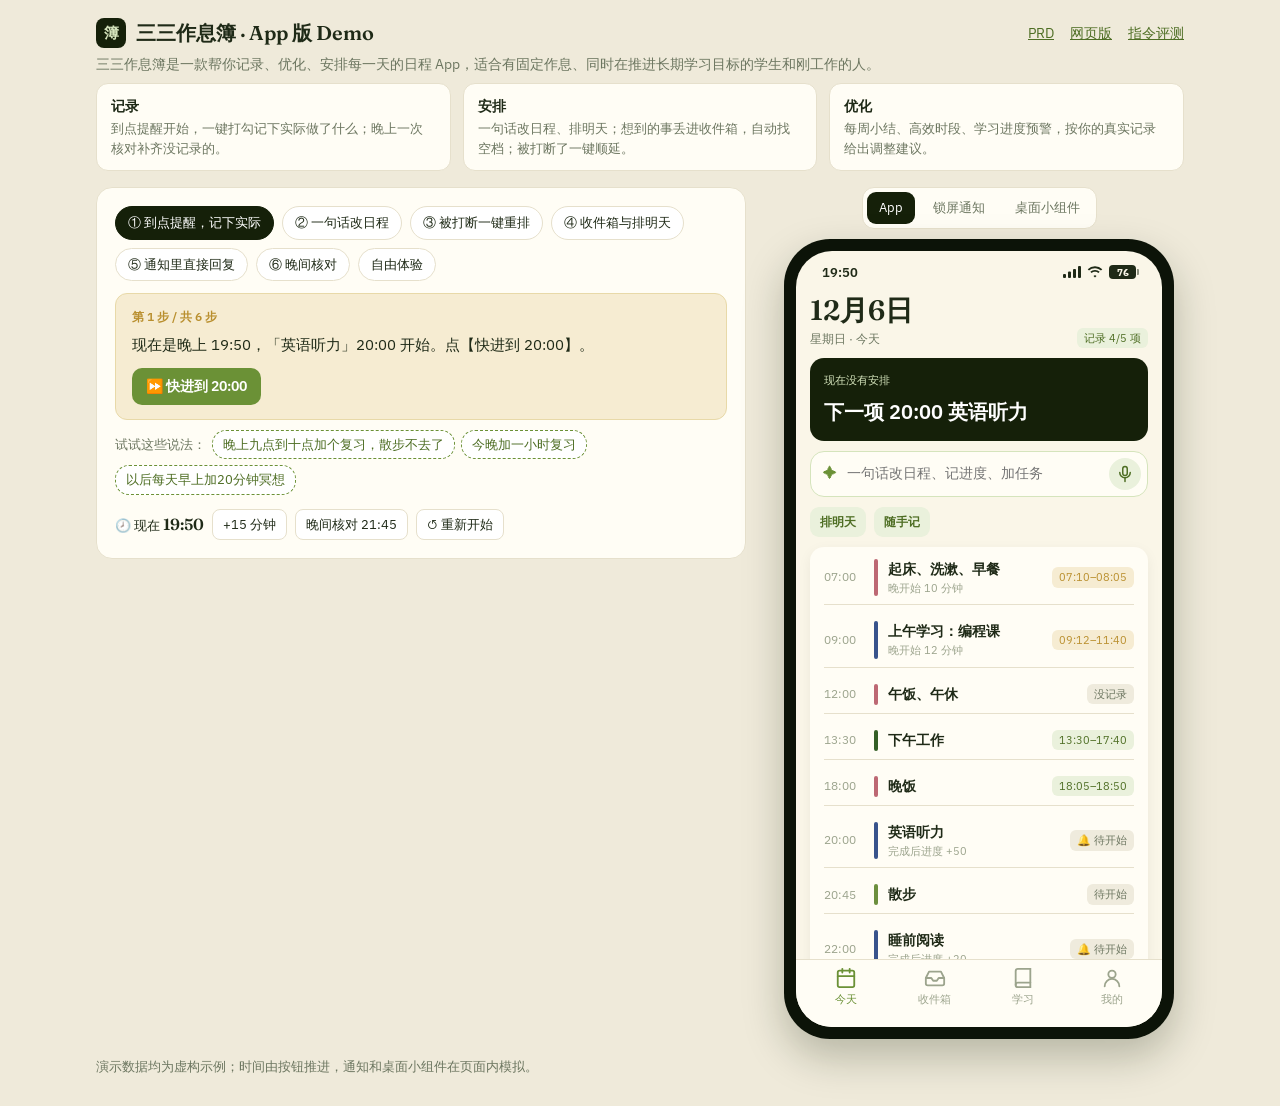
==== commit b0384c37: "App 版 Demo、原型、PRD 只呈现最终结果 - Demo：顶部改为产品介绍；状态栏显示信号、Wi-Fi、电量；示例说法移到手机外；时间轴改为 8 个大项；去掉设计说明和规则解释 - Figma" ====
--- a/index.html
+++ b/index.html
@@ -6,14 +6,19 @@
 <title>三三作息簿 · App 版 Demo</title>
 <link rel="preconnect" href="https://fonts.googleapis.com">
 <link rel="stylesheet" href="https://fonts.googleapis.com/css2?family=Fraunces:ital,wght@0,500;0,600;1,500&family=IBM+Plex+Sans:wght@400;500;600&display=swap">
-<link rel="stylesheet" href="app.css?v=20261026b">
+<link rel="stylesheet" href="app.css?v=20261026d">
 </head>
 <body>
 <header class="top">
   <div class="brand"><span class="logo">簿</span>三三作息簿 · App 版 Demo</div>
-  <nav><a href="prd.html">PRD</a><a href="web.html">网页版</a><a href="eval/">指令评测</a><a href="docs/superpowers/specs/2026-10-26-planner-app-design.md">设计文档</a></nav>
+  <nav><a href="prd.html">PRD</a><a href="web.html">网页版</a><a href="eval/">指令评测</a></nav>
 </header>
-<p class="lead">记录、优化、帮你安排每一天。界面与 Figma 原型一致；一句话改日程调用真实的 DeepSeek，时间怎么排由固定规则决定，所有改动先预览、确认才写入。</p>
+<p class="lead">三三作息簿是一款帮你记录、优化、安排每一天的日程 App，适合有固定作息、同时在推进长期学习目标的学生和刚工作的人。</p>
+<div class="intro">
+  <div><b>记录</b>到点提醒开始，一键打勾记下实际做了什么；晚上一次核对补齐没记录的。</div>
+  <div><b>安排</b>一句话改日程、排明天；想到的事丢进收件箱，自动找空档；被打断了一键顺延。</div>
+  <div><b>优化</b>每周小结、高效时段、学习进度预警，按你的真实记录给出调整建议。</div>
+</div>
 <section class="stage">
   <div class="guide" id="guide"></div>
   <div class="phone-wrap">
@@ -21,8 +26,8 @@
     <div class="phone"><div class="screen" id="screen"></div><div class="toast" id="toast" hidden></div></div>
   </div>
 </section>
-<p class="foot">演示说明：日程、学习项目均为虚构示例；时间由按钮推进，通知、桌面小组件在页面内模拟。V1.1、V1.2 的页面用示例数据展示，标有「规划中」。网页版仍在 <a href="web.html">web.html</a>。</p>
+<p class="foot">演示数据均为虚构示例；时间由按钮推进，通知和桌面小组件在页面内模拟。</p>
 <iframe id="engine" src="web.html?engine=1" title="规则引擎" hidden></iframe>
-<script src="app.js?v=20261026b"></script>
+<script src="app.js?v=20261026d"></script>
 </body>
 </html>
--- a/app.css
+++ b/app.css
@@ -135,3 +135,14 @@
 .card.row,.card.stat3{flex-direction:row}
 .btn.line{color:var(--ink)}
 [data-delay]{font-size:13px;padding:0 6px}
+.sicons{display:flex;align-items:center;gap:6px}
+.batt{display:inline-flex;align-items:center;justify-content:center;min-width:27px;height:14px;border-radius:4px;background:currentColor;position:relative}
+.batt::after{content:'';position:absolute;right:-3px;top:4px;width:2px;height:6px;border-radius:0 1px 1px 0;background:currentColor;opacity:.5}
+.batt b{font-size:10px;font-weight:700;color:var(--bg)}
+.sbar.dark .batt b{color:#1c2a14}
+.examples{display:flex;flex-wrap:wrap;gap:6px;align-items:center;margin-top:10px;font-size:13px;color:var(--ink2)}
+.examples button{background:#fff;border:1px dashed var(--accent);border-radius:14px;padding:4px 10px;color:var(--accent-dark)}
+.intro{max-width:1120px;margin:8px auto 0;padding:0 16px;display:grid;grid-template-columns:repeat(3,1fr);gap:12px}
+.intro div{background:var(--card);border:1px solid var(--line);border-radius:12px;padding:12px 14px;font-size:13px;color:var(--ink2)}
+.intro b{display:block;color:var(--ink);font-size:14px;margin-bottom:2px}
+@media(max-width:900px){.intro{grid-template-columns:1fr}}
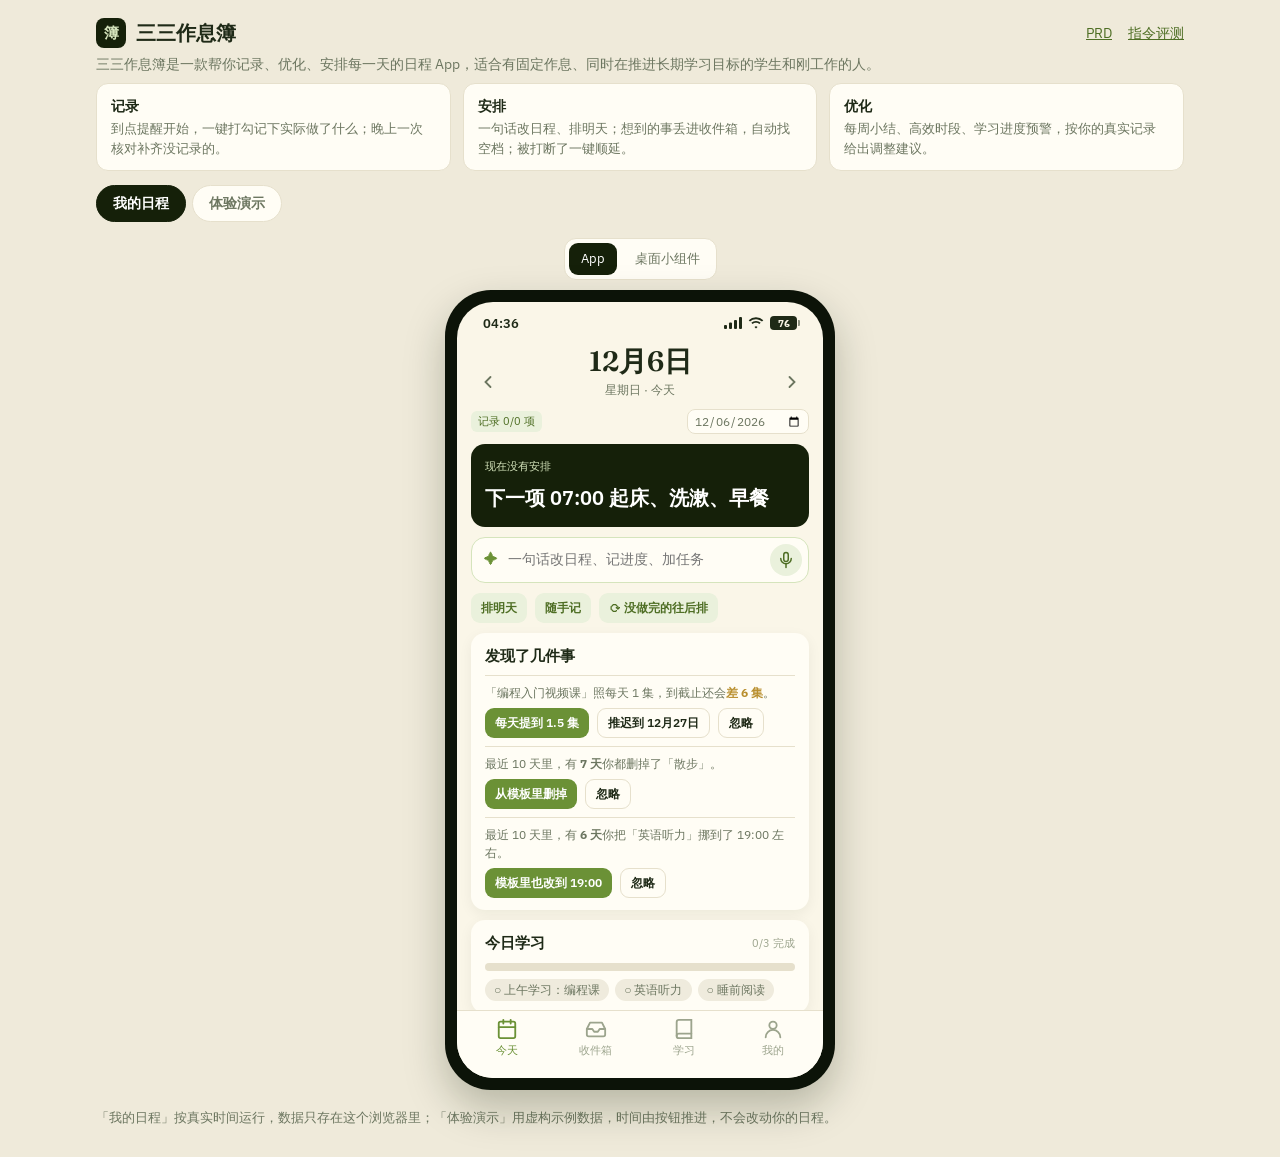
==== commit 01c28eb2: "停用网页版，功能全部并入 App；Figma 原型与 PRD 补齐新页面 - App 分「我的日程」（真实时间、数据存本机）和「体验演示」两种模式 - 并入网页版功能：翻日期、活动增删改与细分、今日学" ====
--- a/index.html
+++ b/index.html
@@ -3,15 +3,15 @@
 <head>
 <meta charset="utf-8">
 <meta name="viewport" content="width=device-width,initial-scale=1">
-<title>三三作息簿 · App 版 Demo</title>
+<title>三三作息簿</title>
 <link rel="preconnect" href="https://fonts.googleapis.com">
 <link rel="stylesheet" href="https://fonts.googleapis.com/css2?family=Fraunces:ital,wght@0,500;0,600;1,500&family=IBM+Plex+Sans:wght@400;500;600&display=swap">
-<link rel="stylesheet" href="app.css?v=20261026d">
+<link rel="stylesheet" href="app.css?v=20261027a">
 </head>
 <body>
 <header class="top">
-  <div class="brand"><span class="logo">簿</span>三三作息簿 · App 版 Demo</div>
-  <nav><a href="prd.html">PRD</a><a href="web.html">网页版</a><a href="eval/">指令评测</a></nav>
+  <div class="brand"><span class="logo">簿</span>三三作息簿</div>
+  <nav><a href="prd.html">PRD</a><a href="eval/">指令评测</a></nav>
 </header>
 <p class="lead">三三作息簿是一款帮你记录、优化、安排每一天的日程 App，适合有固定作息、同时在推进长期学习目标的学生和刚工作的人。</p>
 <div class="intro">
@@ -19,6 +19,7 @@
   <div><b>安排</b>一句话改日程、排明天；想到的事丢进收件箱，自动找空档；被打断了一键顺延。</div>
   <div><b>优化</b>每周小结、高效时段、学习进度预警，按你的真实记录给出调整建议。</div>
 </div>
+<div class="modebar" id="modebar"></div>
 <section class="stage">
   <div class="guide" id="guide"></div>
   <div class="phone-wrap">
@@ -26,8 +27,8 @@
     <div class="phone"><div class="screen" id="screen"></div><div class="toast" id="toast" hidden></div></div>
   </div>
 </section>
-<p class="foot">演示数据均为虚构示例；时间由按钮推进，通知和桌面小组件在页面内模拟。</p>
-<iframe id="engine" src="web.html?engine=1" title="规则引擎" hidden></iframe>
-<script src="app.js?v=20261026d"></script>
+<p class="foot">「我的日程」按真实时间运行，数据只存在这个浏览器里；「体验演示」用虚构示例数据，时间由按钮推进，不会改动你的日程。</p>
+<iframe id="engine" src="engine.html?engine=1" title="规则引擎" hidden></iframe>
+<script src="app.js?v=20261027a"></script>
 </body>
 </html>
--- a/app.css
+++ b/app.css
@@ -146,3 +146,42 @@
 .intro div{background:var(--card);border:1px solid var(--line);border-radius:12px;padding:12px 14px;font-size:13px;color:var(--ink2)}
 .intro b{display:block;color:var(--ink);font-size:14px;margin-bottom:2px}
 @media(max-width:900px){.intro{grid-template-columns:1fr}}
+/* 模式切换 */
+.modebar{max-width:1120px;margin:14px auto 0;padding:0 16px;display:flex;gap:6px}
+.modebar button{border:1px solid var(--line);background:var(--card);border-radius:20px;padding:7px 16px;font-weight:600;color:var(--ink2)}
+.modebar button.on{background:var(--dark);color:#fff;border-color:var(--dark)}
+body.real .stage{grid-template-columns:1fr;justify-items:center}
+body.real .guide{display:none}
+/* 时间轴：打勾、细分、空闲、时间点、重叠 */
+.tickbox{width:22px;height:22px;border-radius:50%;border:2px solid var(--line);background:#fff;display:grid;place-items:center;color:transparent;flex:none;padding:0}
+.tickbox.on{background:var(--accent);border-color:var(--accent);color:#fff}
+.tickbox.sm{width:18px;height:18px}
+.tickbox.sm svg{width:12px;height:12px}
+.tickbox.ghost{border:0;background:none}
+.slot [data-edit],.slot [data-tpledit],.slot [data-projedit]{cursor:pointer}
+.subrow{display:flex;align-items:center;gap:8px;padding:4px 0 6px 72px;font-size:13px}
+.slot.free{color:var(--ink3);border-bottom-style:dashed}
+.slot.point .dot{width:10px;height:10px;border-radius:50%;margin:0 -3px}
+.ovl{font-size:11px;color:var(--danger);font-weight:500}
+.iconbtn{width:34px;height:34px;border-radius:10px;display:grid;place-items:center;color:var(--ink2)}
+.datepick{border:1px solid var(--line);border-radius:8px;padding:3px 6px;font:12px var(--sans);background:var(--card);color:var(--ink2)}
+.lchip{font-size:12px;border-radius:12px;padding:2px 9px;background:#EFEBDD;color:var(--ink2)}
+.lchip.on{background:var(--accent-l);color:var(--accent-dark)}
+.sg{border-top:1px solid var(--line);padding-top:8px;display:flex;flex-direction:column;gap:6px}
+.sg.warn .sm b{color:var(--warn)}
+.row.wrap{flex-wrap:wrap}
+.xbtn{width:24px;height:24px;border-radius:50%;color:var(--ink3);font-size:18px;line-height:1;flex:none}
+.field{border:1px solid var(--line);border-radius:8px;padding:6px 8px;font:13px var(--sans);background:#fff;color:var(--ink);min-width:0;flex:1}
+.field.t{flex:0 0 96px}
+.frow{display:flex;align-items:center;gap:8px;flex-wrap:wrap}
+.frow>span:first-child{width:64px;font-size:13px;color:var(--ink2);flex:none}
+.catchip{display:inline-flex;align-items:center;gap:4px;border:1px solid var(--line);border-radius:12px;padding:2px 8px;font-size:12px;background:#fff}
+.catchip i{width:8px;height:8px;border-radius:50%}
+.catchip.on{border-color:var(--accent);background:var(--accent-l);color:var(--accent-dark)}
+label.btn{cursor:pointer}
+/* 庆祝 */
+.cheer{position:absolute;inset:0;display:flex;flex-direction:column;align-items:center;justify-content:center;gap:6px;background:rgba(21,32,9,.72);color:#fff;z-index:6;animation:fade 3.2s forwards;pointer-events:none}
+.cheer .burst{font-size:72px;animation:pop .6s}
+.cheer b{font:600 24px var(--serif)}
+@keyframes pop{0%{transform:scale(.2)}70%{transform:scale(1.15)}100%{transform:scale(1)}}
+@keyframes fade{0%,80%{opacity:1}100%{opacity:0}}
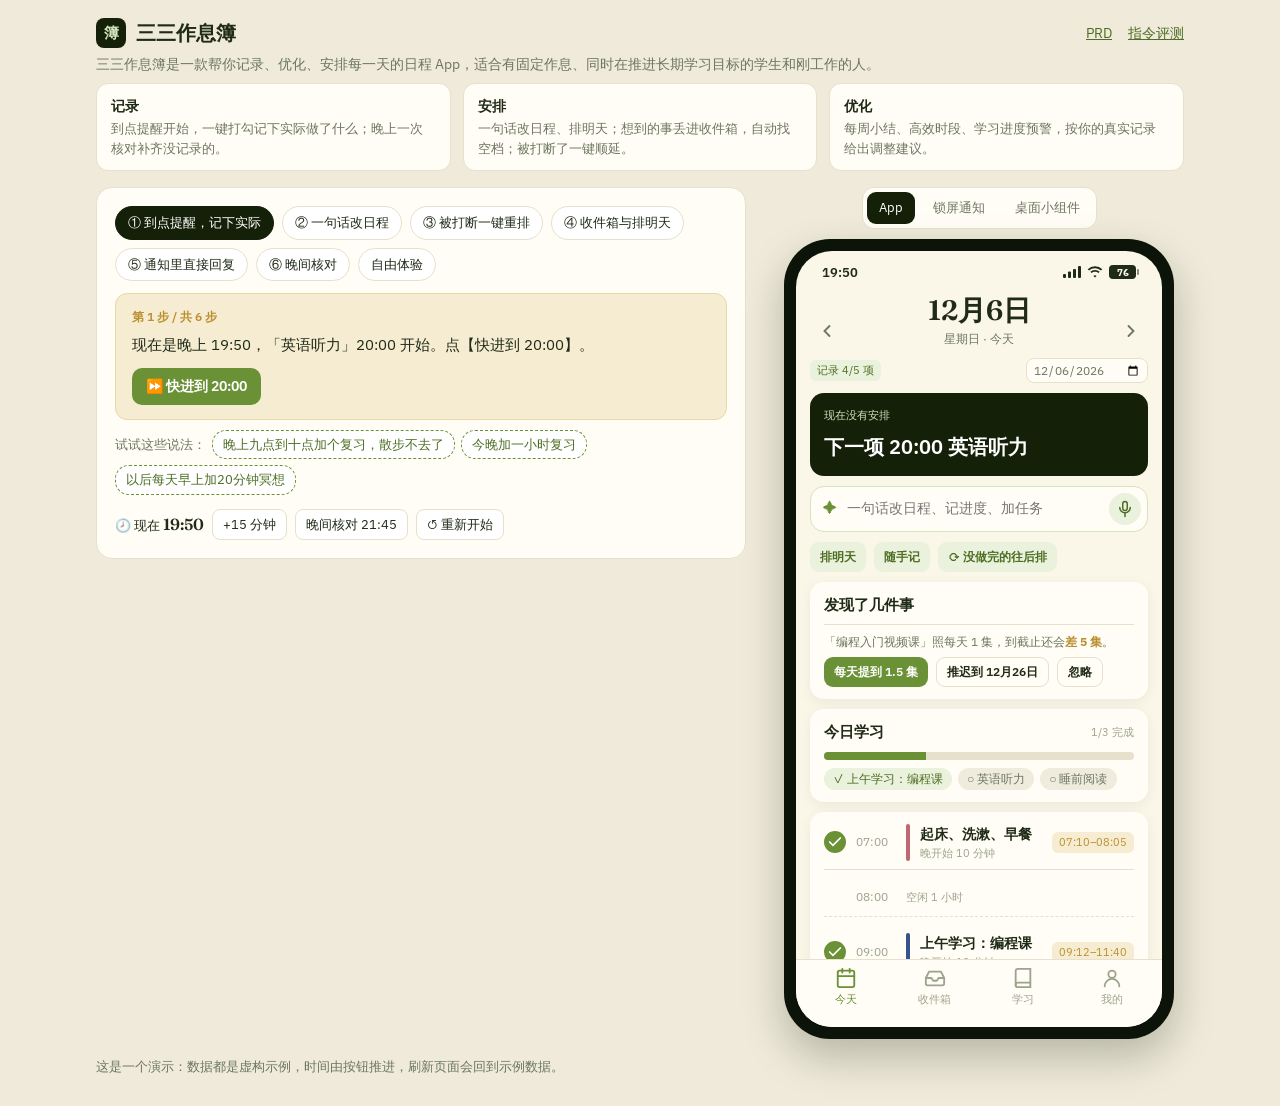
==== commit 09c53f8a: "App 改为纯演示：去掉「我的日程」模式和模式切换 - 打开即是带引导的演示，示例数据、模拟时间，刷新后回到示例数据 - 去掉真实时钟、本机存储和使用数据上报 - 引导提示在到达页面后移到下一个要点的" ====
--- a/index.html
+++ b/index.html
@@ -6,7 +6,7 @@
 <title>三三作息簿</title>
 <link rel="preconnect" href="https://fonts.googleapis.com">
 <link rel="stylesheet" href="https://fonts.googleapis.com/css2?family=Fraunces:ital,wght@0,500;0,600;1,500&family=IBM+Plex+Sans:wght@400;500;600&display=swap">
-<link rel="stylesheet" href="app.css?v=20261027a">
+<link rel="stylesheet" href="app.css?v=20261027b">
 </head>
 <body>
 <header class="top">
@@ -19,7 +19,6 @@
   <div><b>安排</b>一句话改日程、排明天；想到的事丢进收件箱，自动找空档；被打断了一键顺延。</div>
   <div><b>优化</b>每周小结、高效时段、学习进度预警，按你的真实记录给出调整建议。</div>
 </div>
-<div class="modebar" id="modebar"></div>
 <section class="stage">
   <div class="guide" id="guide"></div>
   <div class="phone-wrap">
@@ -27,8 +26,8 @@
     <div class="phone"><div class="screen" id="screen"></div><div class="toast" id="toast" hidden></div></div>
   </div>
 </section>
-<p class="foot">「我的日程」按真实时间运行，数据只存在这个浏览器里；「体验演示」用虚构示例数据，时间由按钮推进，不会改动你的日程。</p>
+<p class="foot">这是一个演示：数据都是虚构示例，时间由按钮推进，刷新页面会回到示例数据。</p>
 <iframe id="engine" src="engine.html?engine=1" title="规则引擎" hidden></iframe>
-<script src="app.js?v=20261027a"></script>
+<script src="app.js?v=20261027b"></script>
 </body>
 </html>
--- a/app.css
+++ b/app.css
@@ -147,11 +147,6 @@
 .intro b{display:block;color:var(--ink);font-size:14px;margin-bottom:2px}
 @media(max-width:900px){.intro{grid-template-columns:1fr}}
 /* 模式切换 */
-.modebar{max-width:1120px;margin:14px auto 0;padding:0 16px;display:flex;gap:6px}
-.modebar button{border:1px solid var(--line);background:var(--card);border-radius:20px;padding:7px 16px;font-weight:600;color:var(--ink2)}
-.modebar button.on{background:var(--dark);color:#fff;border-color:var(--dark)}
-body.real .stage{grid-template-columns:1fr;justify-items:center}
-body.real .guide{display:none}
 /* 时间轴：打勾、细分、空闲、时间点、重叠 */
 .tickbox{width:22px;height:22px;border-radius:50%;border:2px solid var(--line);background:#fff;display:grid;place-items:center;color:transparent;flex:none;padding:0}
 .tickbox.on{background:var(--accent);border-color:var(--accent);color:#fff}
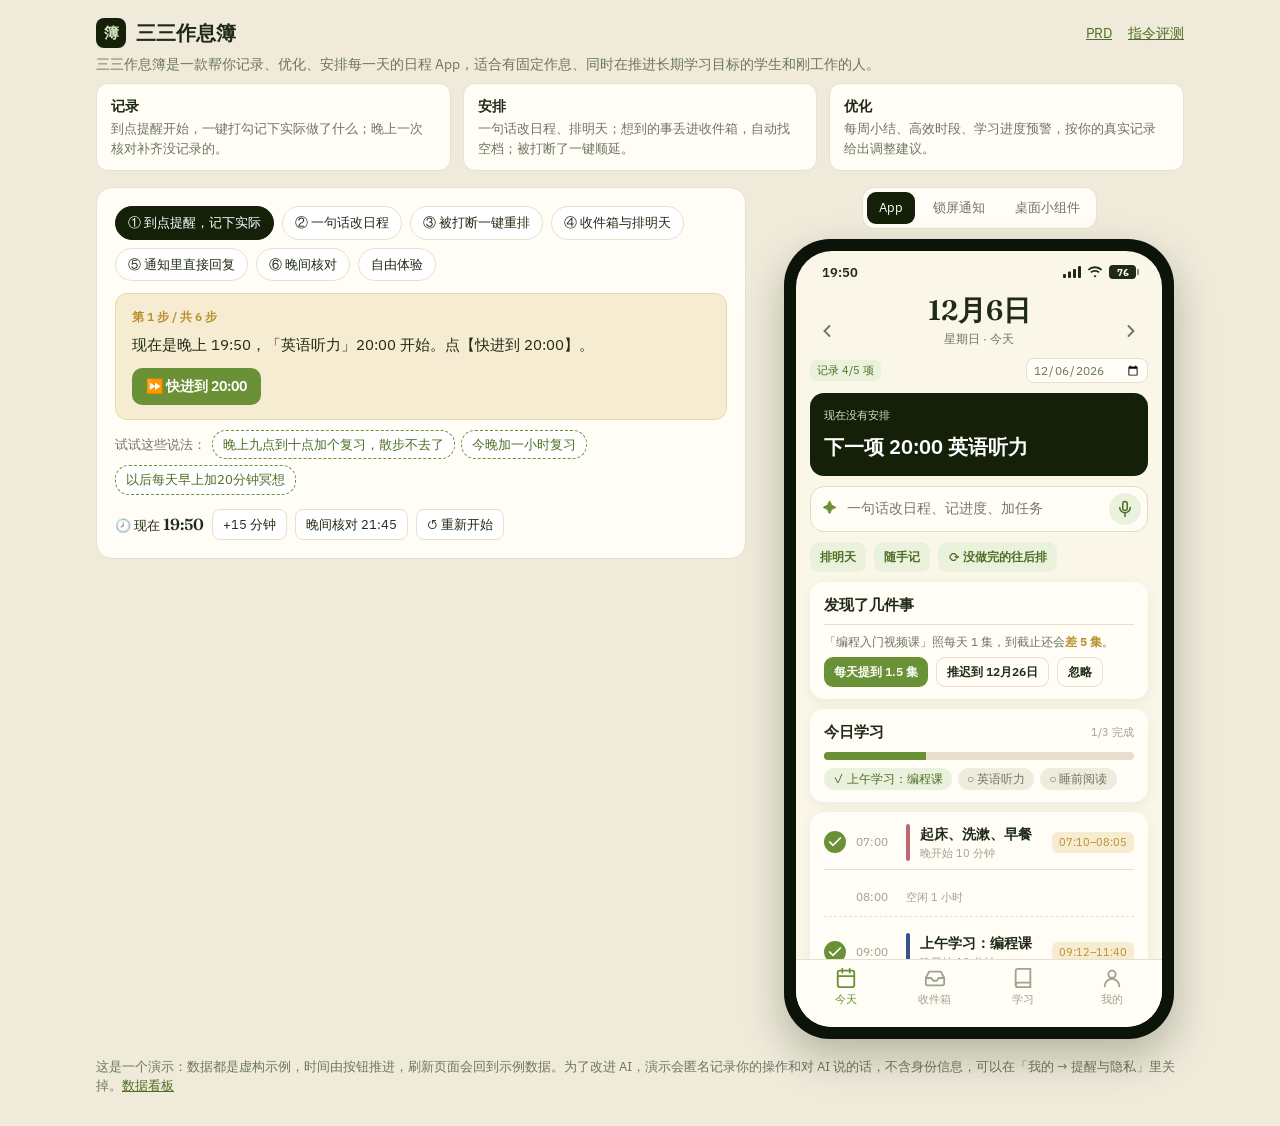
==== commit 6562c5c4: "Demo 匿名使用数据接入线上看板；文档改为只呈现结果 - Demo 把操作和 AI 指令匿名发到线上数据后端，可在「提醒与隐私」里关闭 - PRD、README、评测报告和评测页只写最终结果  Co" ====
--- a/index.html
+++ b/index.html
@@ -6,7 +6,7 @@
 <title>三三作息簿</title>
 <link rel="preconnect" href="https://fonts.googleapis.com">
 <link rel="stylesheet" href="https://fonts.googleapis.com/css2?family=Fraunces:ital,wght@0,500;0,600;1,500&family=IBM+Plex+Sans:wght@400;500;600&display=swap">
-<link rel="stylesheet" href="app.css?v=20261027b">
+<link rel="stylesheet" href="app.css?v=20261027c">
 </head>
 <body>
 <header class="top">
@@ -26,8 +26,8 @@
     <div class="phone"><div class="screen" id="screen"></div><div class="toast" id="toast" hidden></div></div>
   </div>
 </section>
-<p class="foot">这是一个演示：数据都是虚构示例，时间由按钮推进，刷新页面会回到示例数据。</p>
+<p class="foot">这是一个演示：数据都是虚构示例，时间由按钮推进，刷新页面会回到示例数据。为了改进 AI，演示会匿名记录你的操作和对 AI 说的话，不含身份信息，可以在「我的 → 提醒与隐私」里关掉。<a href="https://sansan-data.sihanzheng68.workers.dev/dashboard" target="_blank" rel="noopener">数据看板</a></p>
 <iframe id="engine" src="engine.html?engine=1" title="规则引擎" hidden></iframe>
-<script src="app.js?v=20261027b"></script>
+<script src="app.js?v=20261027c"></script>
 </body>
 </html>
